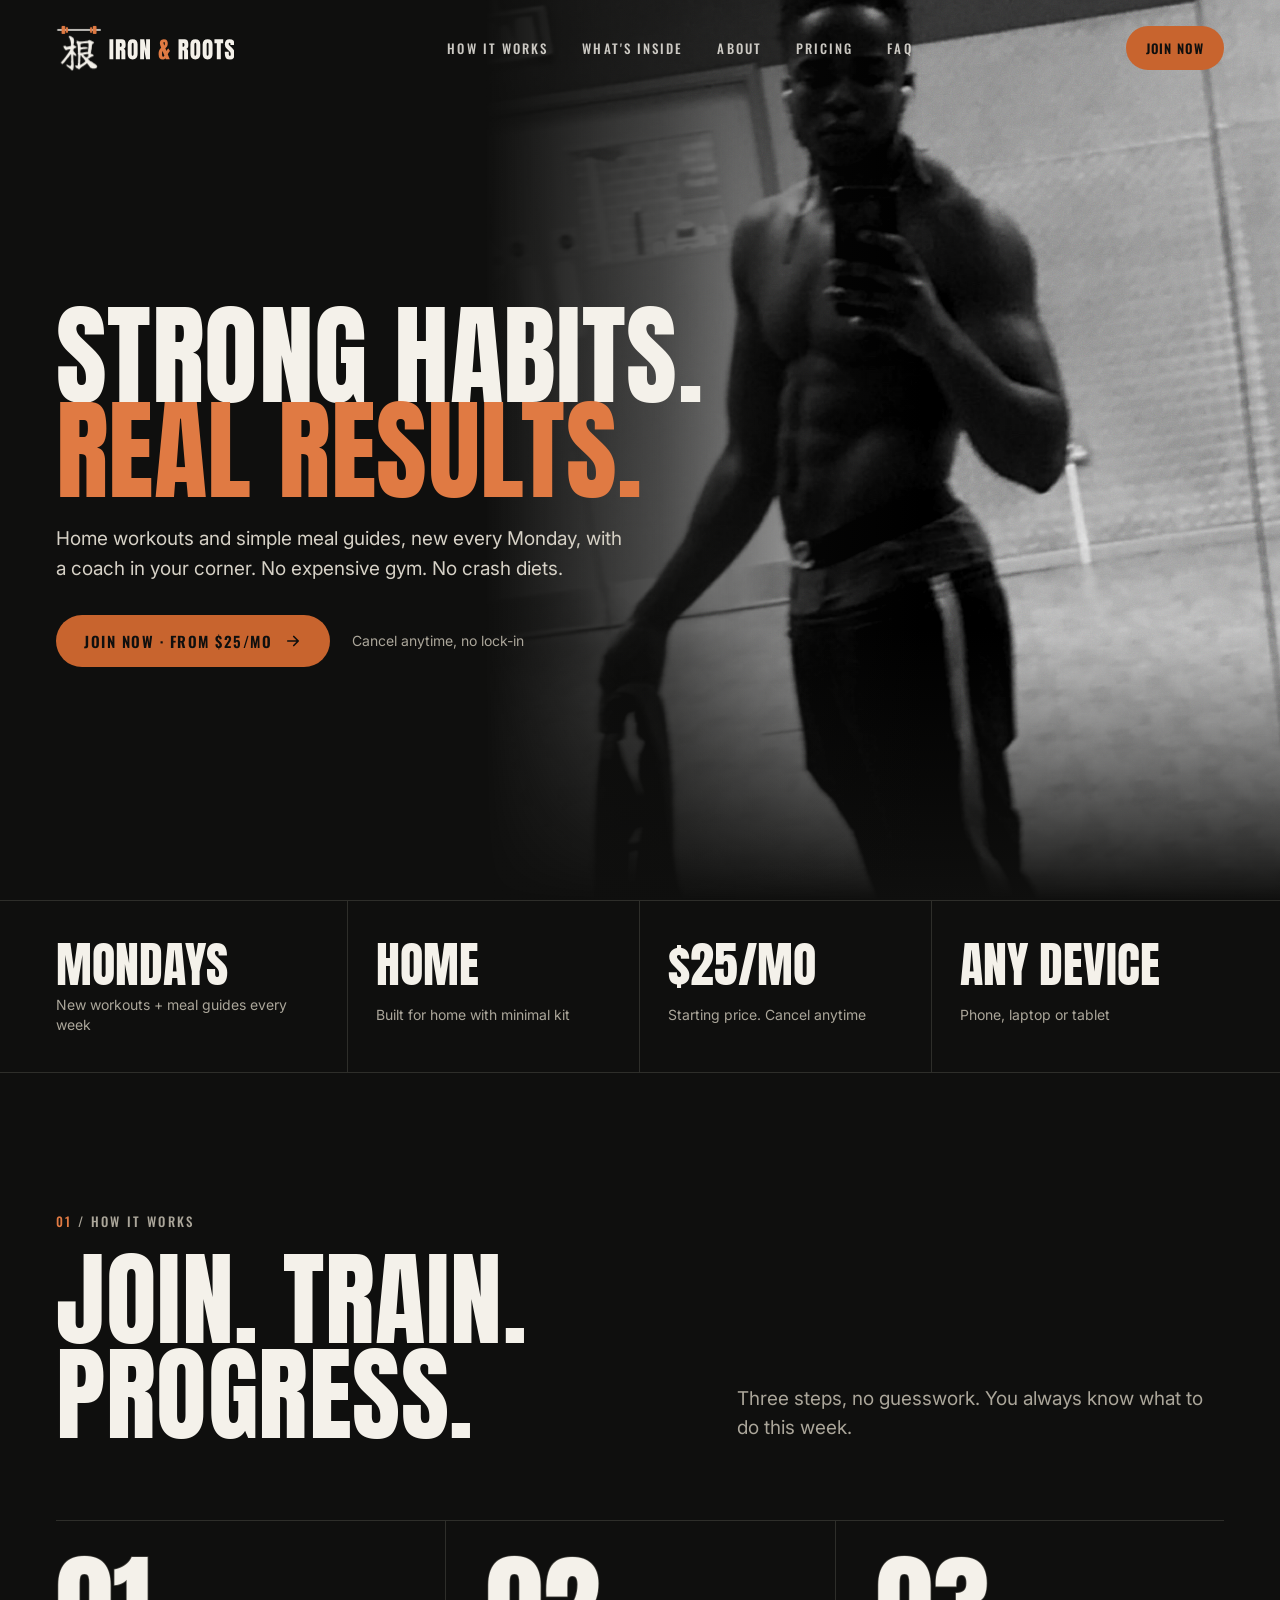
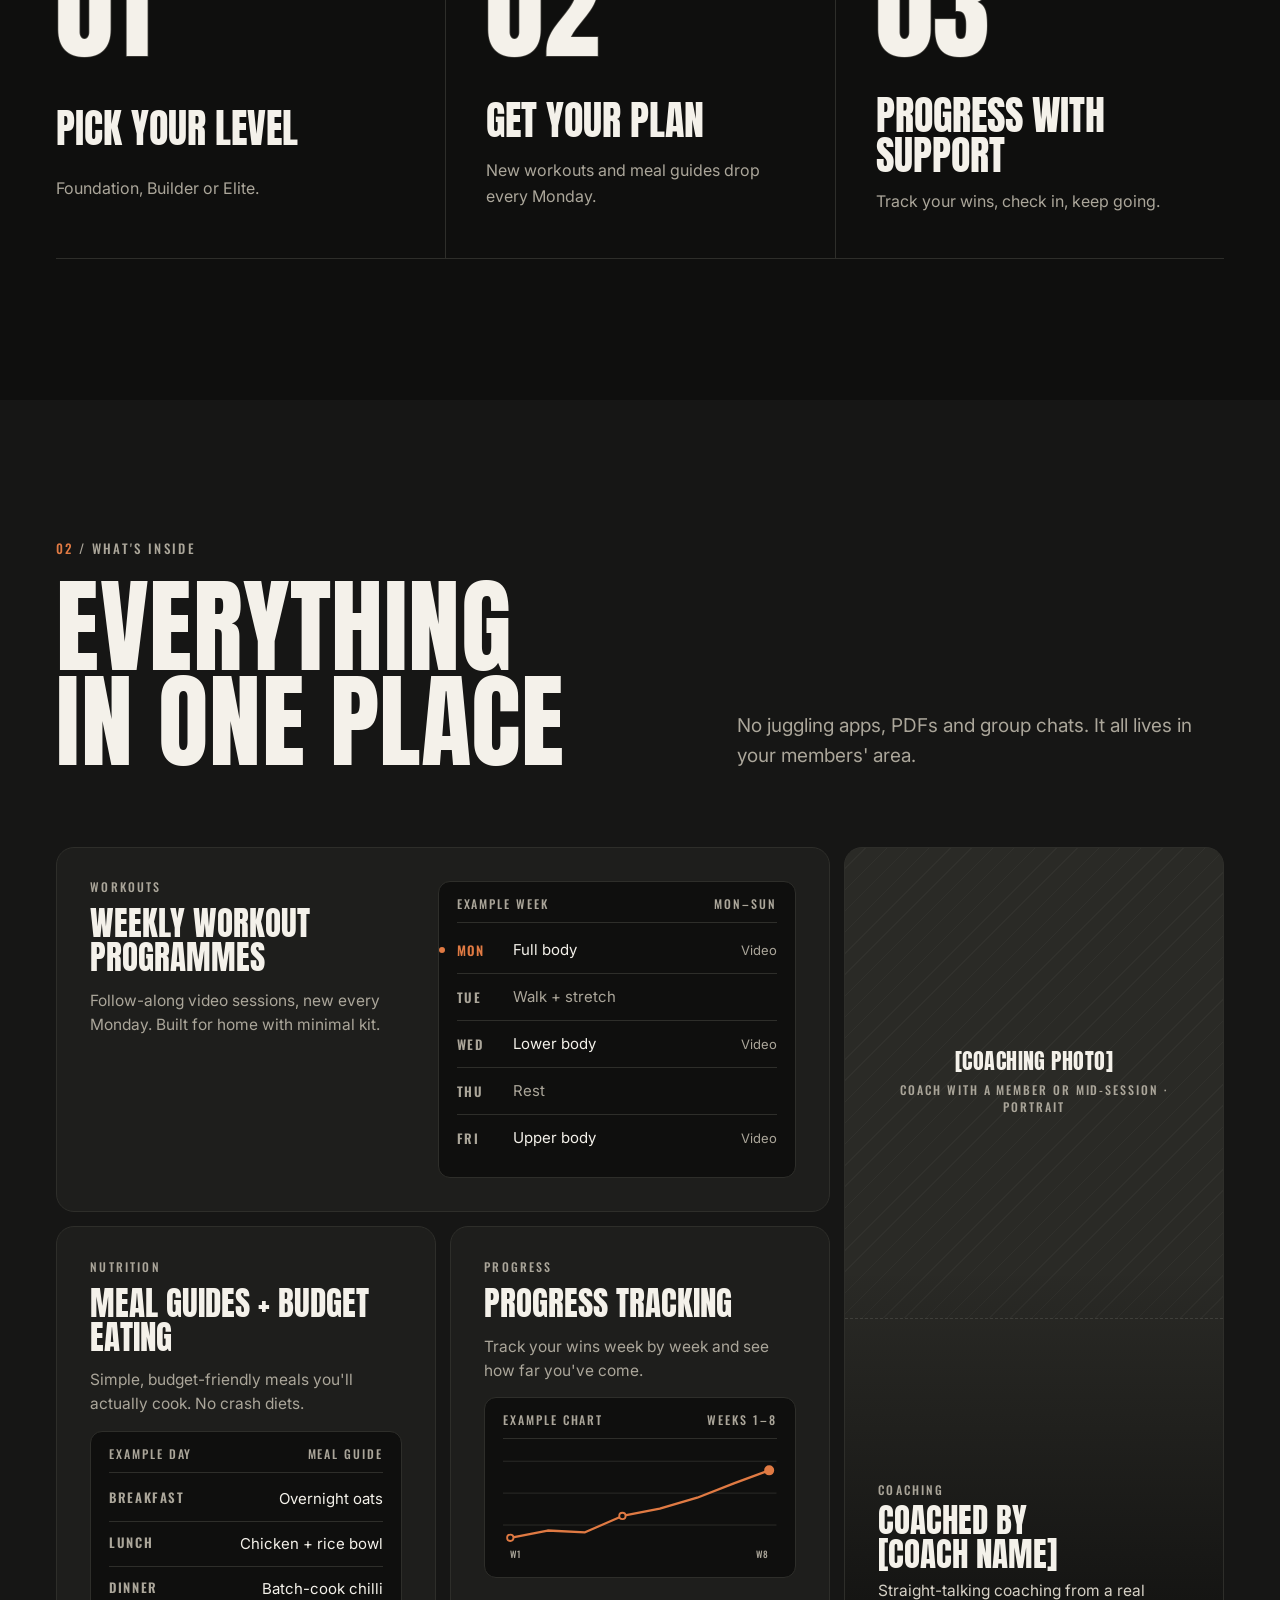
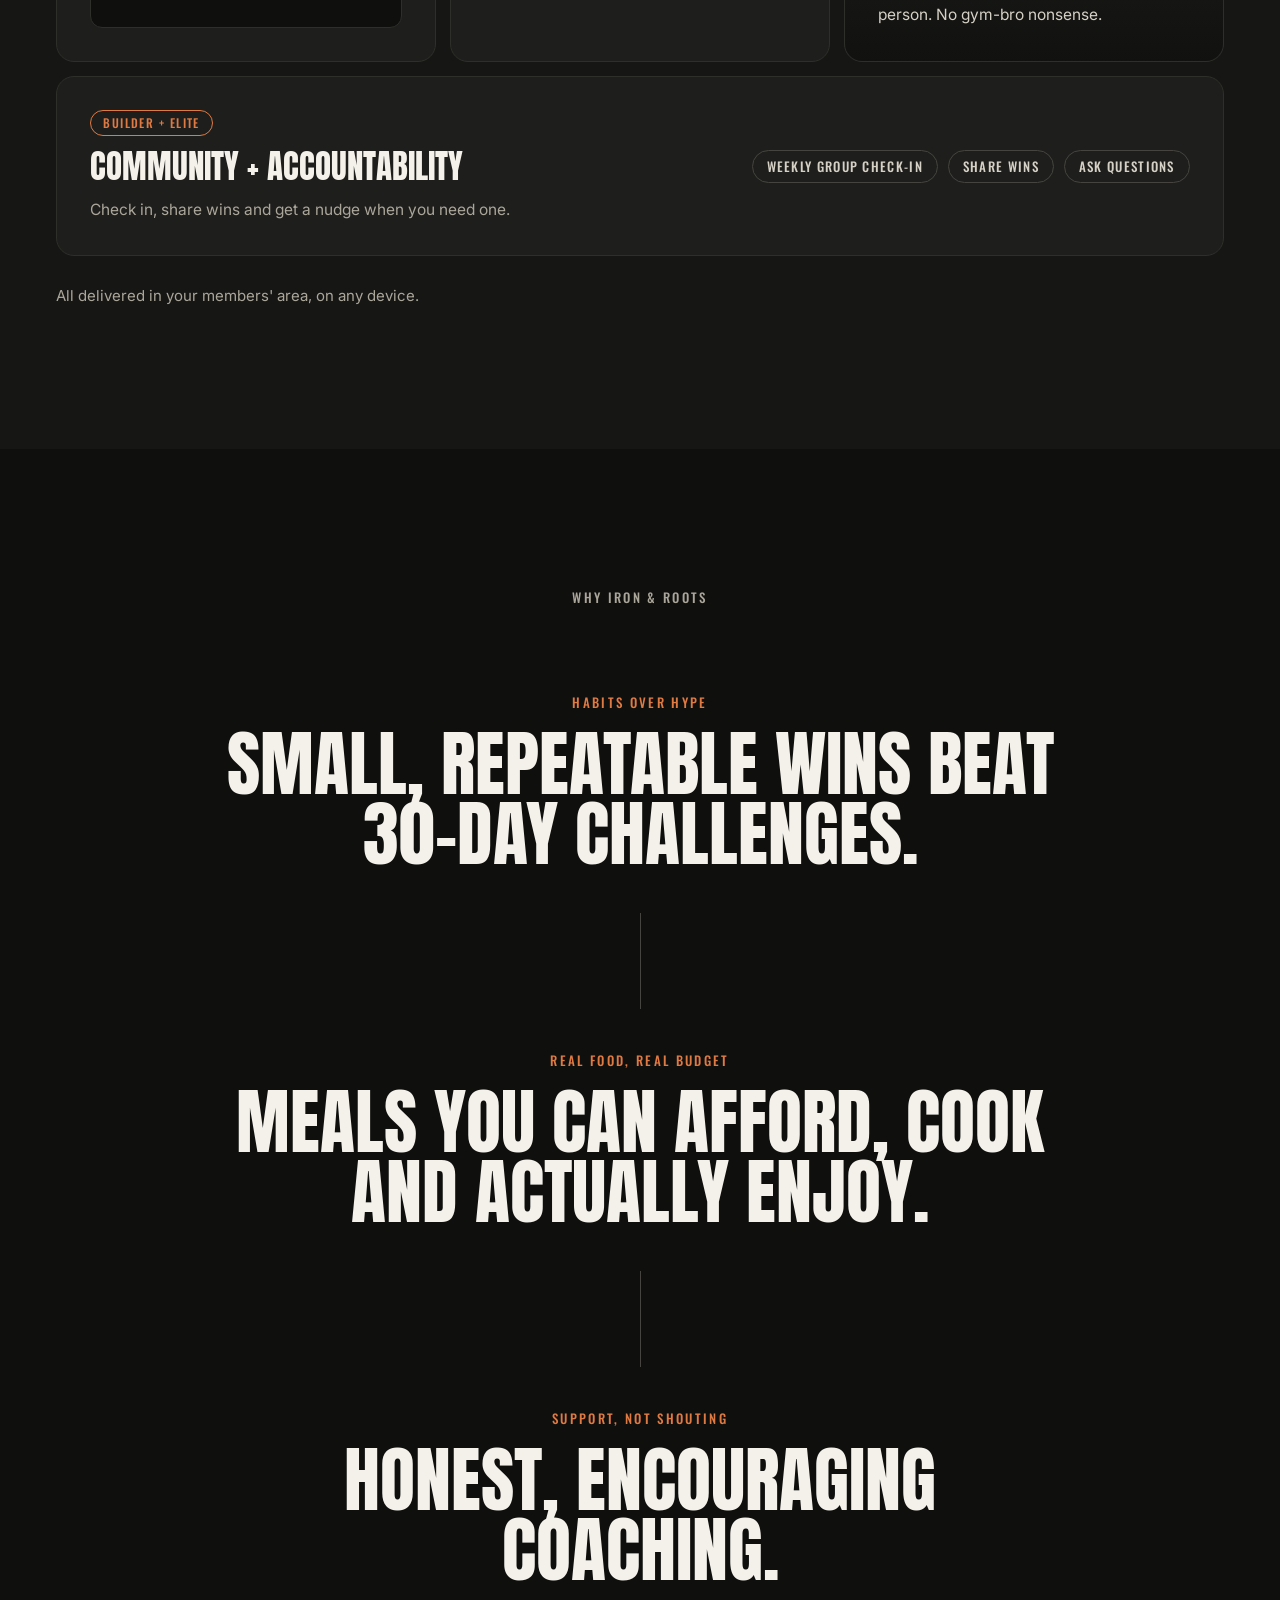
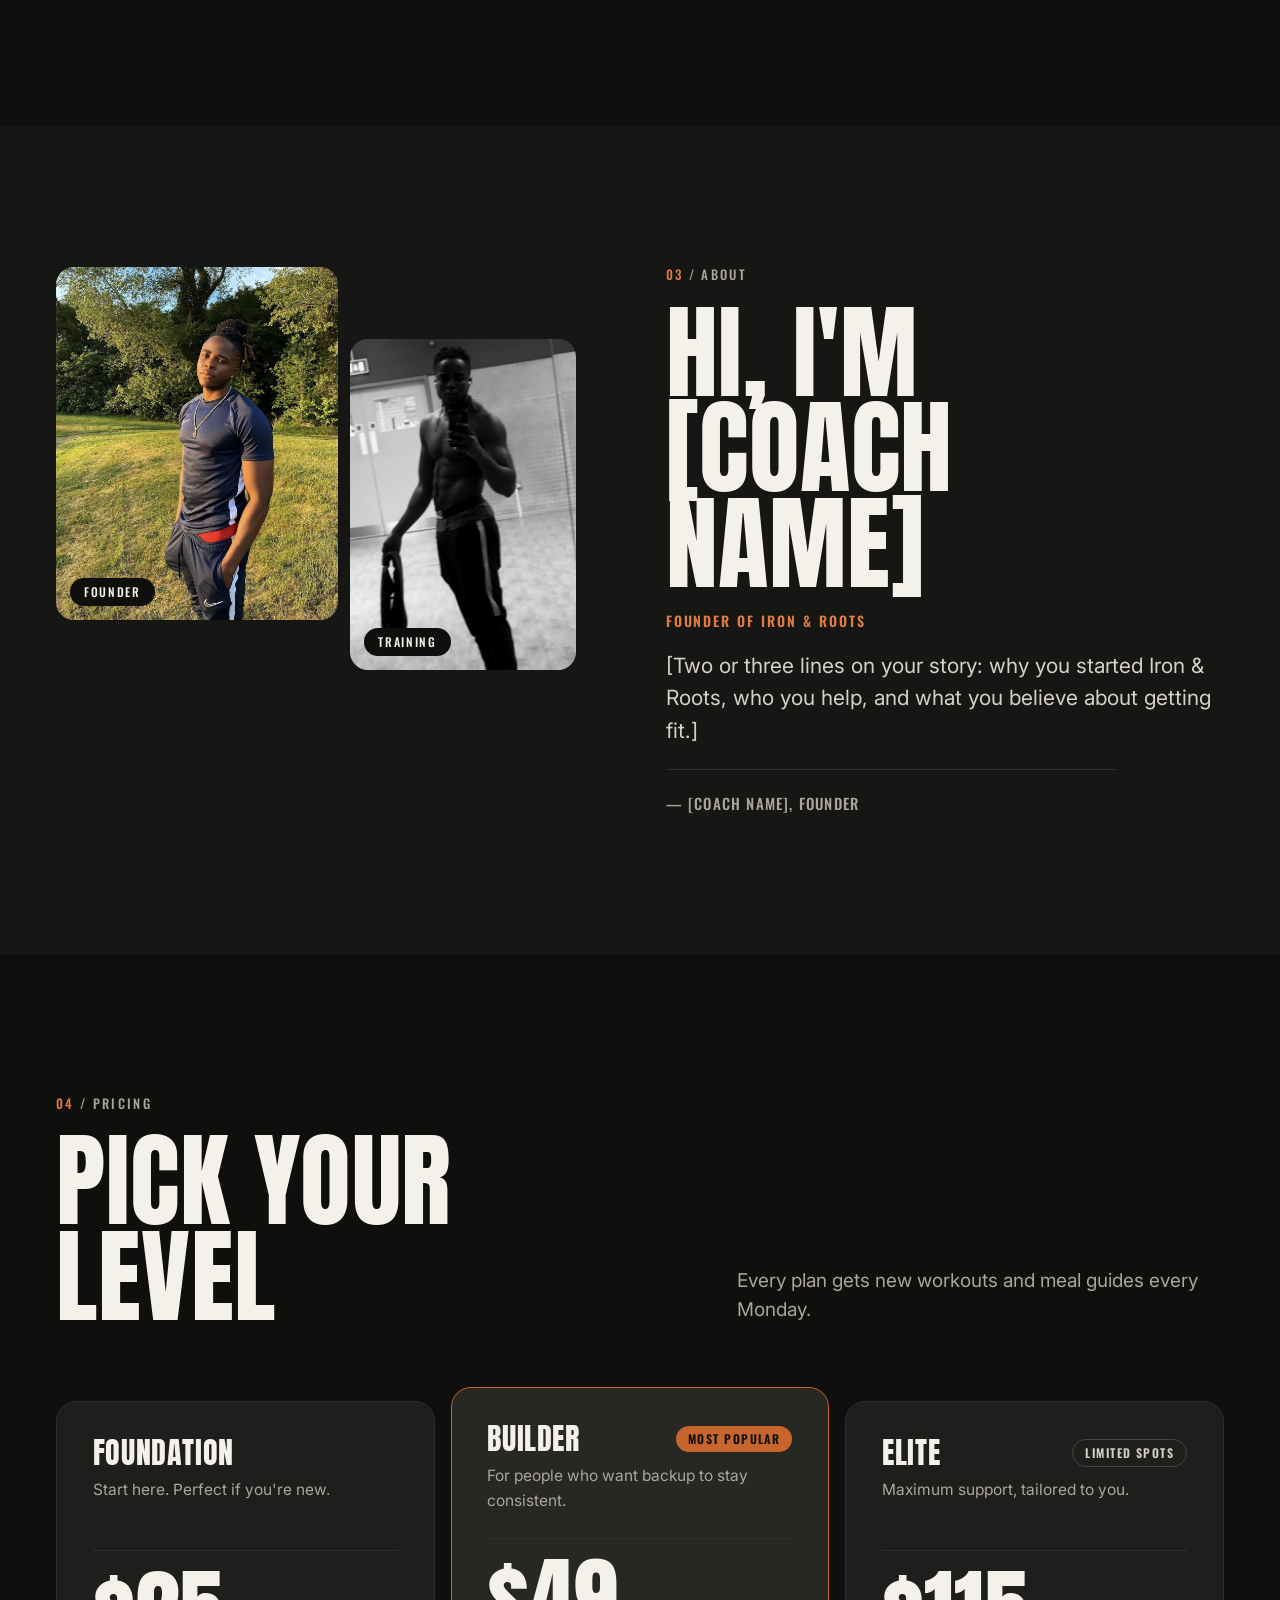
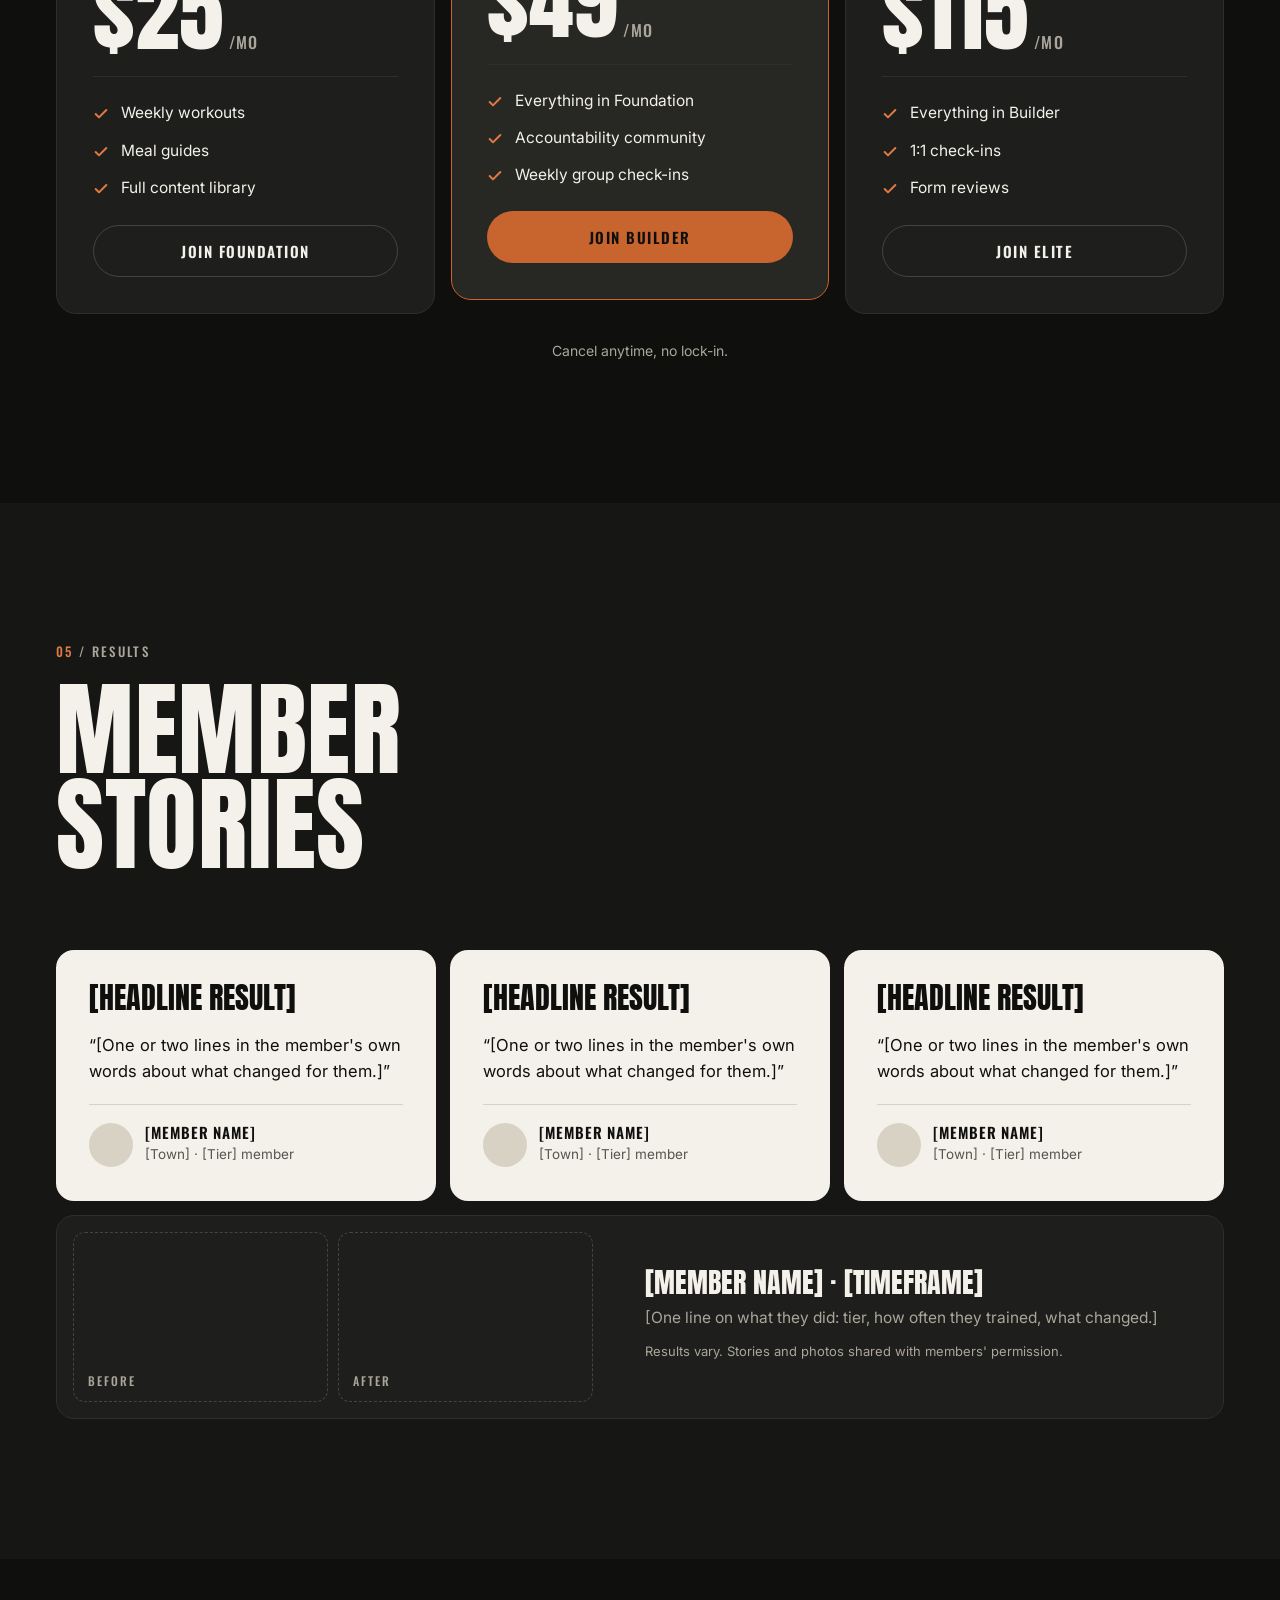
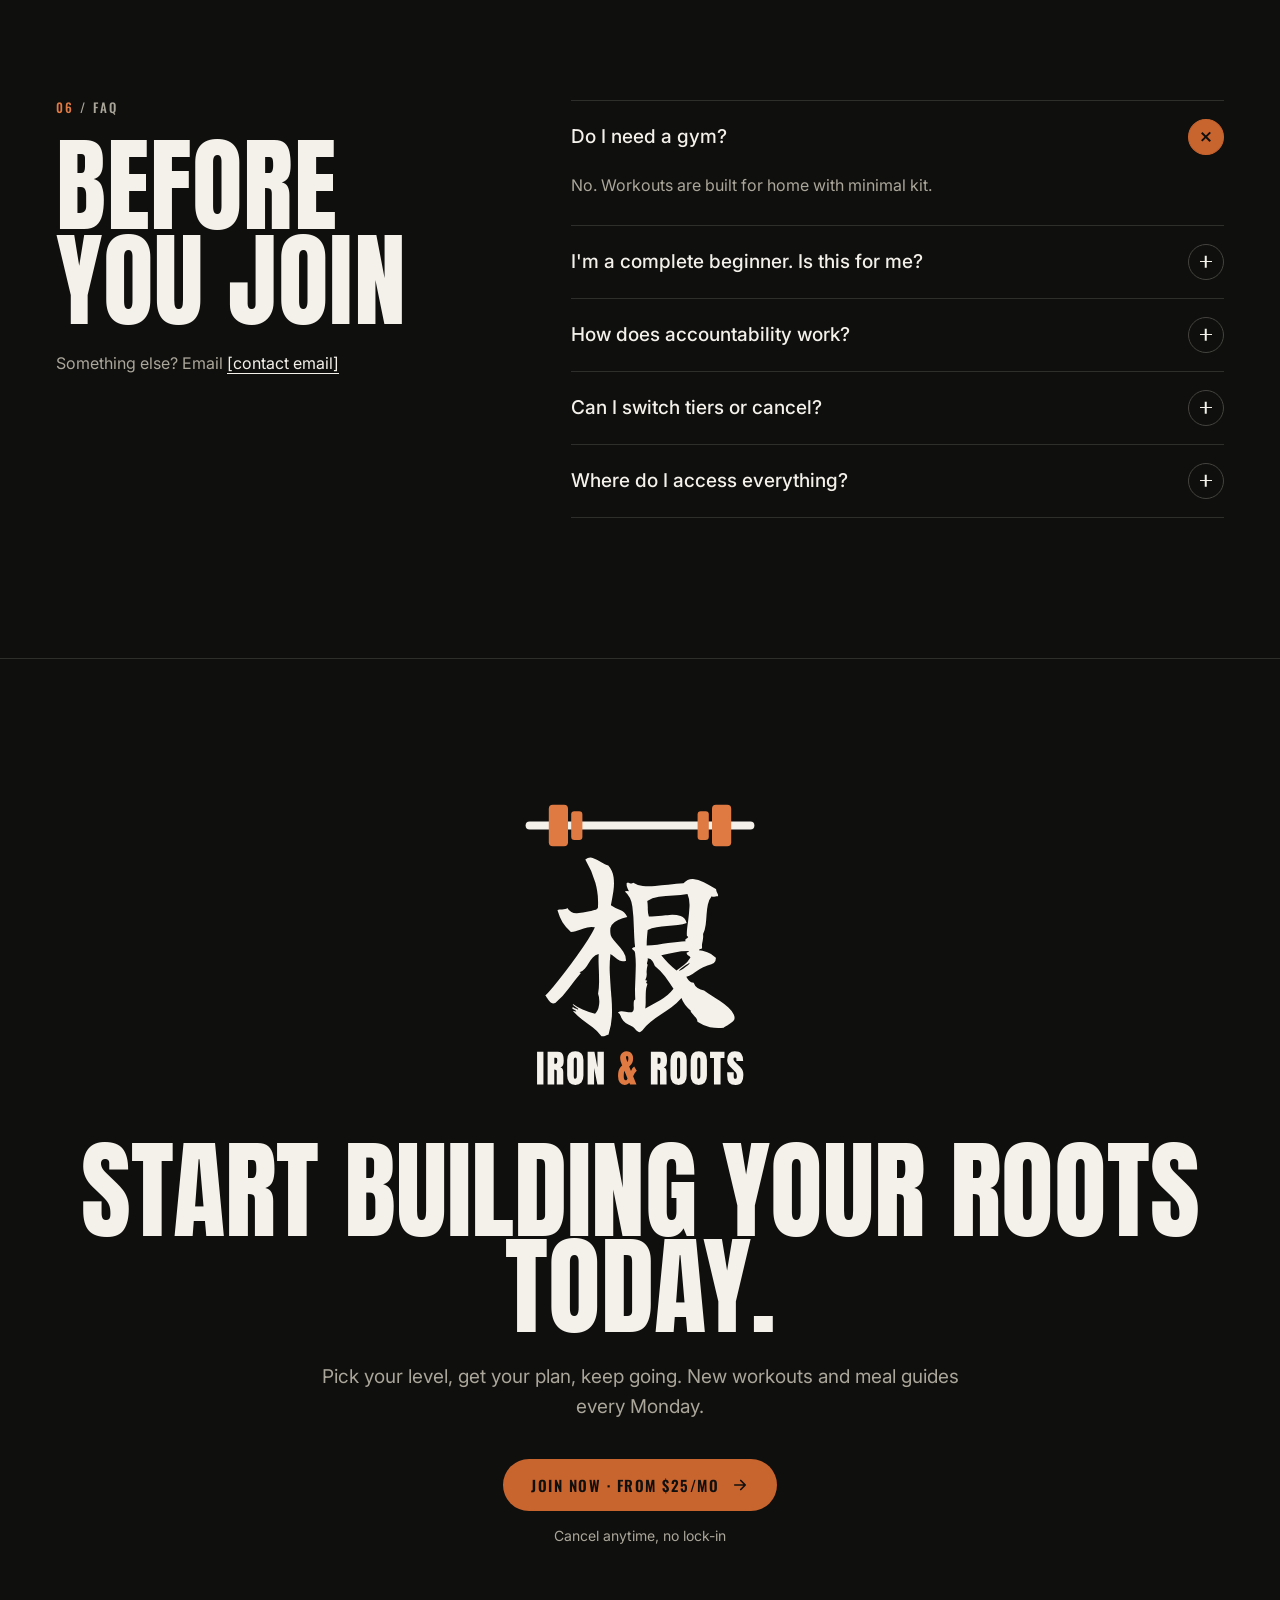
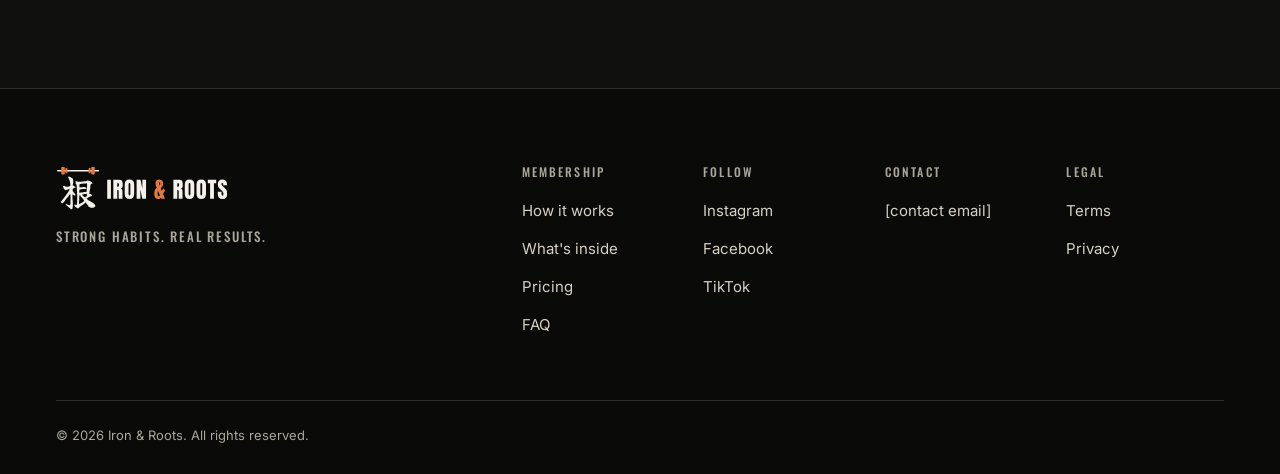
==== index.html @ b0373304 "Add sitemap and robots.txt, keep backup page out of search - sitemap.xml lists the main page - robot" ====
<!doctype html>
<html lang="en">
<head>
<meta charset="utf-8">
<meta name="viewport" content="width=device-width, initial-scale=1">
<title>Iron &amp; Roots — Online fitness membership</title>
<meta name="description" content="Strong habits. Real results. Home workouts and budget meal guides, new every Monday. From $25/mo, cancel anytime.">
<link rel="canonical" href="https://kxngcxzz.github.io/Iron-roots/">
<meta name="theme-color" content="#0F0F0E">
<link rel="icon" href="brand/logo-mark-dark.svg" type="image/svg+xml">
<link rel="preload" as="image" href="assets/coach-gym.jpg" fetchpriority="high">
<link rel="preconnect" href="https://fonts.googleapis.com">
<link rel="preconnect" href="https://fonts.gstatic.com" crossorigin="anonymous">
<link href="https://fonts.googleapis.com/css2?family=Anton&amp;family=Oswald:wght@500;600&amp;family=Inter:wght@400;500;600&amp;display=swap" rel="stylesheet">
<script>if('IntersectionObserver' in window&&!matchMedia('(prefers-reduced-motion: reduce)').matches)document.documentElement.classList.add('js')</script>
<style>
:root{
  --ink:#0F0F0E;          /* page ground */
  --s1:#161615;           /* raised */
  --s2:#1E1E1C;           /* cards */
  --s3:#272724;           /* highlighted card / UI tiles */
  --line:#2E2E2A;
  --line-strong:#45443F;
  --text:#F4F1EA;
  --muted:#ABA69A;
  --rust:#C8642E;
  --rust-hover:#D8723A;
  --rust-light:#E07A43;
  --display:"Anton",Impact,"Arial Narrow",sans-serif;
  --label:"Oswald","Arial Narrow",sans-serif;
  --body:"Inter",system-ui,-apple-system,"Segoe UI",sans-serif;
  --wrap:1240px;
  --gutter:clamp(20px,5vw,56px);
  --section:clamp(88px,11vw,152px);
}
*,*::before,*::after{box-sizing:border-box}
html{scroll-behavior:smooth;-webkit-text-size-adjust:100%}
body{margin:0;background:var(--ink);color:var(--text);font:400 16px/1.6 var(--body);-webkit-font-smoothing:antialiased}
img{display:block;max-width:100%;height:auto}
a{color:inherit}
h1,h2,h3,p,ul,ol,figure,blockquote{margin:0}
ul,ol{padding:0;list-style:none}
:focus-visible{outline:3px solid var(--rust-light);outline-offset:3px}
.skip{position:absolute;left:12px;top:-60px;z-index:100;background:var(--text);color:var(--ink);padding:10px 16px;font:600 14px var(--label);text-transform:uppercase;letter-spacing:.08em;text-decoration:none}
.skip:focus{top:12px}

.wrap{width:100%;max-width:calc(var(--wrap) + 2*var(--gutter));margin:0 auto;padding:0 var(--gutter)}
.section{padding:var(--section) 0}
.eyebrow{font:500 13px/1.2 var(--label);letter-spacing:.18em;text-transform:uppercase;color:var(--muted)}
.eyebrow b{font-weight:500;color:var(--rust-light)}
.h2{font:400 clamp(44px,8.4vw,104px)/.92 var(--display);text-transform:uppercase;letter-spacing:.005em}
.lede{font-size:clamp(17px,1.5vw,19px);line-height:1.55;color:var(--muted);max-width:34em}
.sec-head{display:grid;gap:22px;margin-bottom:clamp(48px,6vw,80px)}
@media (min-width:900px){
  .sec-head.split{grid-template-columns:1.3fr 1fr;align-items:end;gap:48px}
}

/* Buttons */
.btn{display:inline-flex;align-items:center;justify-content:center;gap:12px;min-height:52px;padding:0 28px;border-radius:999px;font:600 15px/1 var(--label);letter-spacing:.1em;text-transform:uppercase;text-decoration:none;transition:background-color .2s,color .2s,border-color .2s}
.btn-rust{background:var(--rust);color:var(--ink)}
.btn-rust:hover{background:var(--rust-hover)}
.btn-ghost{border:1.5px solid var(--line-strong);color:var(--text)}
.btn-ghost:hover{border-color:var(--text)}
.btn svg{flex:none;transition:transform .2s}
.btn:hover svg{transform:translateX(3px)}
.note{font-size:14px;color:var(--muted)}

/* Visibility helpers */
.only-wide{display:contents}.only-narrow{display:contents}
@media (max-width:899px){.only-wide{display:none}}
@media (min-width:900px){.only-narrow{display:none}}

/* ---------- Header ---------- */
.site-header{position:absolute;inset:0 0 auto;z-index:20}
.site-header .wrap{display:flex;align-items:center;justify-content:space-between;gap:24px;height:76px}
.logo{display:block;flex:none;line-height:0}
.logo img{height:38px;width:auto}
.nav{display:flex;align-items:center;gap:34px}
.nav a{font:500 13px/1 var(--label);letter-spacing:.16em;text-transform:uppercase;text-decoration:none;color:var(--text);opacity:.82;padding:14px 0}
.nav a:hover{opacity:1}
.btn-sm{min-height:44px;padding:0 20px;font-size:13px}
@media (min-width:900px){.site-header .wrap{height:96px}.logo img{height:46px}}

/* ---------- Hero ---------- */
.hero{position:relative;min-height:max(640px,100svh);display:flex;align-items:flex-end;overflow:hidden;background:var(--ink)}
.hero-media{position:absolute;inset:0;z-index:0}
.hero-media img{position:absolute;inset:0;width:100%;height:100%;object-fit:cover;object-position:50% 30%;filter:grayscale(1) contrast(1.15) brightness(.92)}
/* .bw: optional black-and-white treatment for soft photos */
.bw{filter:grayscale(1) contrast(1.12) brightness(.95)}
/* film grain: masks soft source photos */
.hero-media::before{content:"";position:absolute;inset:0;z-index:1;pointer-events:none;opacity:.22;mix-blend-mode:overlay;background-image:url("data:image/svg+xml,%3Csvg xmlns='http://www.w3.org/2000/svg' width='160' height='160'%3E%3Cfilter id='n'%3E%3CfeTurbulence type='fractalNoise' baseFrequency='.9' numOctaves='2' stitchTiles='stitch'/%3E%3C/filter%3E%3Crect width='100%25' height='100%25' filter='url(%23n)'/%3E%3C/svg%3E")}
.hero-media::after{z-index:2}
.hero-media::after{content:"";position:absolute;inset:0;background:linear-gradient(to top,var(--ink) 4%,rgba(15,15,14,.9) 38%,rgba(15,15,14,.6) 54%,rgba(15,15,14,.15) 72%,rgba(15,15,14,.5) 100%)}
.hero-body{position:relative;z-index:1;padding-top:140px;padding-bottom:120px}
.hero h1{font:400 clamp(56px,15vw,200px)/.86 var(--display);text-transform:uppercase;letter-spacing:.004em;margin:20px 0 26px}
.hero h1 span{display:block}
.hero h1 .accent{color:var(--rust-light)}
.hero .lede{color:#D6D1C6;max-width:30em}
.hero-cta{display:flex;flex-wrap:wrap;align-items:center;gap:14px 22px;margin-top:32px}
@media (min-width:900px){
  .hero{align-items:center}
  .hero-media{left:38%}
  .hero-media img{object-position:50% 26%}
  .hero-media::after{background:linear-gradient(90deg,var(--ink) 0%,rgba(15,15,14,.7) 22%,rgba(15,15,14,0) 55%),linear-gradient(to top,var(--ink) 0%,rgba(15,15,14,0) 30%)}
  .hero h1{font-size:clamp(88px,8.6vw,136px)}
  .hero-body{padding-top:120px;padding-bottom:64px}
}

/* ---------- Facts strip ---------- */
.facts{border-top:1px solid var(--line);border-bottom:1px solid var(--line);background:var(--ink)}
.facts ul{display:grid;grid-template-columns:1fr 1fr}
.facts li{padding:28px 0 26px;display:grid;gap:6px;border-bottom:1px solid var(--line)}
.facts li:nth-child(odd){padding-right:16px;border-right:1px solid var(--line)}
.facts li:nth-child(even){padding-left:20px}
.facts li:nth-last-child(-n+2){border-bottom:0}
.facts strong{font:400 clamp(30px,4vw,48px)/1 var(--display);text-transform:uppercase;font-weight:400}
.facts span{font-size:14px;line-height:1.4;color:var(--muted)}
@media (min-width:900px){
  .facts ul{grid-template-columns:repeat(4,1fr)}
  .facts li{padding:40px 28px 38px!important;border-bottom:0;border-right:1px solid var(--line)}
  .facts li:first-child{padding-left:0!important}
  .facts li:last-child{border-right:0}
}

/* ---------- How it works ---------- */
.steps{display:grid;gap:0;counter-reset:s}
.step{display:grid;grid-template-columns:auto 1fr;gap:6px 22px;align-items:baseline;padding:30px 0;border-top:1px solid var(--line)}
.step:last-child{border-bottom:1px solid var(--line)}
.step-n{font:400 clamp(64px,9vw,128px)/.8 var(--display);color:transparent;-webkit-text-stroke:1.5px var(--line-strong);grid-row:span 2}
.step h3{font:400 clamp(28px,3.2vw,40px)/1 var(--display);text-transform:uppercase}
.step p{color:var(--muted);max-width:26em}
@media (min-width:900px){
  .steps{grid-template-columns:repeat(3,1fr);gap:0}
  .step{grid-template-columns:1fr;padding:40px 40px 44px 0;border-bottom:1px solid var(--line);gap:14px}
  .step+.step{padding-left:40px;border-left:1px solid var(--line)}
  .step-n{grid-row:auto;margin-bottom:28px}
}

/* ---------- What's inside (bento) ---------- */
.inside{background:var(--s1)}
.bento{display:grid;gap:14px}
.tile{position:relative;background:var(--s2);border:1px solid var(--line);border-radius:18px;padding:clamp(24px,2.6vw,36px);overflow:hidden;display:flex;flex-direction:column;gap:14px}
.tile h3{font:400 clamp(26px,2.6vw,34px)/1.02 var(--display);text-transform:uppercase}
.tile p{color:var(--muted);font-size:15.5px;line-height:1.55;max-width:30em}
.tile .k{font:500 12px/1 var(--label);letter-spacing:.18em;text-transform:uppercase;color:var(--muted)}
.tag{align-self:flex-start;border:1px solid var(--rust-light);color:var(--rust-light);border-radius:999px;padding:6px 12px;font:500 12px/1 var(--label);letter-spacing:.12em;text-transform:uppercase}

.ui{background:var(--ink);border:1px solid var(--line);border-radius:12px;padding:16px 18px}
.ui-head{display:flex;justify-content:space-between;gap:12px;padding-bottom:12px;margin-bottom:4px;border-bottom:1px solid var(--line);font:500 12px/1 var(--label);letter-spacing:.16em;text-transform:uppercase;color:var(--muted)}
.week li{display:grid;grid-template-columns:44px 1fr auto;gap:12px;align-items:center;padding:11px 0;border-bottom:1px solid var(--line);font-size:15px}
.week li:last-child{border-bottom:0}
.week .d{font:600 13px/1 var(--label);letter-spacing:.12em;text-transform:uppercase;color:var(--muted)}
.week .m{font-size:13px;color:var(--muted);font-variant-numeric:tabular-nums}
.week .rest{color:var(--muted)}
.week .now .d{color:var(--rust-light)}
.week .now{position:relative}
.week .now::before{content:"";position:absolute;left:-18px;top:50%;width:6px;height:6px;margin-top:-3px;border-radius:50%;background:var(--rust-light)}
.meals li{display:flex;justify-content:space-between;gap:16px;padding:10px 0;border-bottom:1px solid var(--line);font-size:15px}
.meals li:last-child{border-bottom:0}
.meals span:first-child{font:600 13px/1.6 var(--label);letter-spacing:.12em;text-transform:uppercase;color:var(--muted)}
.meals span:last-child{text-align:right}
.chart svg{display:block;width:100%;height:auto}
.chart text{font:500 10px var(--label);letter-spacing:.1em;fill:var(--muted)}

.tile-photo{padding:0;min-height:460px;justify-content:flex-end;background:#2A2A26}
.tile-photo img{position:absolute;inset:0;width:100%;height:100%;object-fit:cover;object-position:50% 18%}
.ph{position:absolute;inset:0;display:grid;place-content:center;justify-items:center;gap:10px;text-align:center;padding:24px;color:var(--muted);font:500 12px/1.4 var(--label);letter-spacing:.16em;text-transform:uppercase;border:1.5px dashed var(--line-strong);border-radius:inherit;background:repeating-linear-gradient(135deg,transparent 0 14px,rgba(244,241,234,.03) 14px 15px)}
.ph b{font:400 22px/1 var(--display);letter-spacing:.02em;color:var(--text)}
.tile-photo .ph{bottom:auto;height:58%;border:0;border-bottom:1.5px dashed var(--line-strong);border-radius:0}
.tile-photo::after{content:"";position:absolute;inset:0;background:linear-gradient(to top,rgba(15,15,14,.92),rgba(15,15,14,0) 48%)}
.tile-photo .cap{position:relative;z-index:1;padding:clamp(24px,2.6vw,36px);display:grid;gap:8px}
.tile-photo .cap p{color:#D6D1C6}

.tile-band{gap:18px}
.tile-band .band-main{display:grid;gap:14px;justify-items:start}
.checkin{display:flex;flex-wrap:wrap;gap:10px}
.checkin span{border:1px solid var(--line-strong);border-radius:999px;padding:9px 14px;font:500 13px/1 var(--label);letter-spacing:.1em;text-transform:uppercase;color:#D6D1C6}
.bento-foot{margin-top:28px;font-size:15px;color:var(--muted)}

@media (min-width:760px){
  .bento{grid-template-columns:repeat(2,1fr)}
  .t-week,.tile-band{grid-column:1/-1}
}
@media (min-width:1080px){
  .bento{grid-template-columns:1fr 1fr 1fr;grid-template-areas:"week week photo" "meal prog photo" "band band band"}
  .t-week{grid-area:week}.t-meal{grid-area:meal}.t-prog{grid-area:prog}.tile-photo{grid-area:photo;min-height:0}.tile-band{grid-area:band}
  .t-week{display:grid;grid-template-columns:1fr 1.15fr;gap:36px;align-items:start}
  .t-week .tile-text{display:flex;flex-direction:column;gap:14px;height:100%}
  .tile-band{flex-direction:row;align-items:center;justify-content:space-between;gap:40px}
  .tile-band .band-main{max-width:640px}
}

/* ---------- Why ---------- */
.why{text-align:center}
.why .eyebrow{margin-bottom:clamp(56px,7vw,96px)}
.beliefs{display:grid;justify-items:center}
.belief{display:grid;gap:18px;justify-items:center;max-width:860px}
.belief .eyebrow{margin:0;color:var(--rust-light)}
.belief .stmt{font:400 clamp(36px,5.6vw,72px)/.98 var(--display);text-transform:uppercase}
.spine{width:1px;height:clamp(56px,8vw,96px);background:linear-gradient(var(--line-strong),var(--line-strong)) center/1px 100% no-repeat;margin:clamp(28px,3.5vw,44px) auto}

/* ---------- About ---------- */
.about{background:var(--s1)}
.about-grid{display:grid;gap:44px}
.about-photo{position:relative;max-width:440px;border-radius:18px;overflow:hidden;background:#2A2A26;aspect-ratio:4/5}
.about-photo img{width:100%;height:100%;object-fit:cover;object-position:50% 20%}
.about-photo figcaption{position:absolute;left:14px;bottom:14px;background:var(--ink);color:var(--text);border-radius:999px;padding:8px 14px;font:500 12px/1 var(--label);letter-spacing:.14em;text-transform:uppercase}
.about-text{display:grid;gap:22px;align-content:center}
.about-text .role{font:600 14px/1 var(--label);letter-spacing:.14em;text-transform:uppercase;color:var(--rust-light)}
.about-text .story{font-size:clamp(18px,1.7vw,21px);line-height:1.55;color:#D6D1C6;max-width:30em}
.sig{font:500 15px var(--label);letter-spacing:.08em;text-transform:uppercase;color:var(--muted);padding-top:22px;border-top:1px solid var(--line);max-width:30em}
/* two coach photos, staggered */
.about-photos{display:grid;grid-template-columns:1.25fr 1fr;gap:12px;align-items:start;max-width:560px}
.about-photos .about-photo{max-width:none}
.ap-side{margin-top:clamp(40px,8vw,72px);aspect-ratio:3/4.4}
.ap-side img{object-position:50% 30%}
@media (min-width:900px){.about-grid{grid-template-columns:minmax(0,520px) 1fr;gap:clamp(56px,7vw,112px)}}

/* ---------- Pricing ---------- */
.plans{display:grid;gap:16px}
.plan{position:relative;display:flex;flex-direction:column;gap:24px;background:var(--s2);border:1px solid var(--line);border-radius:20px;padding:clamp(28px,2.8vw,40px)}
.plan-top{display:grid;gap:10px}
.plan-name{display:flex;align-items:center;justify-content:space-between;gap:12px}
.plan h3{font:400 30px/1 var(--display);text-transform:uppercase;letter-spacing:.02em}
.plan .for{color:var(--muted);font-size:15.5px;min-height:3.1em}
.price{display:flex;align-items:baseline;gap:6px;padding:22px 0;border-top:1px solid var(--line);border-bottom:1px solid var(--line)}
.price strong{font:400 clamp(72px,7vw,96px)/.85 var(--display);font-weight:400}
.price span{font:500 16px var(--label);letter-spacing:.08em;text-transform:uppercase;color:var(--muted)}
.plan ul{display:grid;gap:12px;flex:1}
.plan li{display:flex;gap:12px;align-items:flex-start;font-size:15.5px}
.plan li svg{flex:none;margin-top:5px}
.plan .btn{width:100%}
.plan.pop{background:var(--s3);border-color:var(--rust)}
.pill{border-radius:999px;padding:7px 12px;font:600 12px/1 var(--label);letter-spacing:.12em;text-transform:uppercase;white-space:nowrap}
.pill-rust{background:var(--rust);color:var(--ink)}
.pill-line{border:1px solid var(--line-strong);color:#D6D1C6}
.plans-note{margin-top:26px;text-align:center}
@media (min-width:900px){.plans{grid-template-columns:repeat(3,1fr);align-items:stretch}.plan.pop{transform:translateY(-14px)}}

/* ---------- Results ---------- */
.results{background:var(--s1)}
.quotes{display:grid;gap:14px}
.quote{background:var(--text);color:var(--ink);border-radius:18px;padding:clamp(26px,2.6vw,36px);display:flex;flex-direction:column;gap:20px}
.quote .res{font:400 30px/1 var(--display);text-transform:uppercase}
.quote blockquote{font-size:16.5px;line-height:1.55;flex:1}
.quote figcaption{display:flex;align-items:center;gap:12px;padding-top:18px;border-top:1px solid #D8D2C4}
.avatar{width:44px;height:44px;border-radius:50%;background:#D8D2C4;flex:none}
.quote figcaption b{display:block;font:600 15px/1.2 var(--label);letter-spacing:.06em;text-transform:uppercase}
.quote figcaption span{font-size:13.5px;color:#55554F}
.ba{margin-top:14px;display:grid;gap:14px;background:var(--s2);border:1px solid var(--line);border-radius:18px;padding:14px}
.ba-pair{display:grid;grid-template-columns:1fr 1fr;gap:10px}
.ba-frame{aspect-ratio:4/5;border:1.5px dashed var(--line-strong);border-radius:12px;display:flex;align-items:flex-end;padding:14px}
.ba-frame span{font:500 12px/1 var(--label);letter-spacing:.16em;text-transform:uppercase;color:var(--muted)}
.ba-text{display:grid;gap:10px;align-content:center;padding:12px 12px 16px}
.ba-text h3{font:400 28px/1 var(--display);text-transform:uppercase}
.ba-text p{color:var(--muted);font-size:15.5px}
.ba-text small{font-size:13px;color:var(--muted)}
@media (min-width:900px){
  .quotes{grid-template-columns:repeat(3,1fr)}
  .ba{grid-template-columns:minmax(0,520px) 1fr;gap:40px;padding:16px 40px 16px 16px}
  .ba-frame{aspect-ratio:3/2}
}

/* ---------- FAQ ---------- */
.faq-grid{display:grid;gap:40px}
.faq-side{display:grid;gap:22px;align-content:start}
.faq-side p{color:var(--muted)}
.faq-side a{color:var(--text);text-underline-offset:4px}
.qa{border-top:1px solid var(--line)}
.qa:last-child{border-bottom:1px solid var(--line)}
.qa summary{list-style:none;cursor:pointer;display:flex;justify-content:space-between;align-items:center;gap:20px;min-height:72px;padding:18px 0;font:500 clamp(17px,1.5vw,19px)/1.35 var(--body)}
.qa summary::-webkit-details-marker{display:none}
.qa .pm{position:relative;flex:none;width:36px;height:36px;border:1px solid var(--line-strong);border-radius:50%;transition:transform .25s,border-color .2s,background-color .2s}
.qa .pm::before,.qa .pm::after{content:"";position:absolute;left:50%;top:50%;width:12px;height:1.5px;margin:-.75px 0 0 -6px;background:var(--text)}
.qa .pm::after{transform:rotate(90deg)}
.qa[open] .pm{transform:rotate(45deg);border-color:var(--rust);background:var(--rust)}
.qa[open] .pm::before,.qa[open] .pm::after{background:var(--ink)}
.qa summary:hover .pm{border-color:var(--text)}
.qa .a{padding:0 56px 26px 0;color:var(--muted);max-width:40em}
@media (min-width:900px){.faq-grid{grid-template-columns:1fr 1.5fr;gap:80px}.faq-side{position:sticky;top:40px}}

/* ---------- Final CTA ---------- */
.final{text-align:center;border-top:1px solid var(--line);overflow:hidden}
.final-mark{width:clamp(170px,20vw,240px);height:auto;margin:0 auto clamp(36px,4vw,52px)}
.final h2{font:400 clamp(46px,8.4vw,120px)/.9 var(--display);text-transform:uppercase;max-width:11em;margin:0 auto}
.final .lede{margin:26px auto 0;text-align:center}
.final .hero-cta{justify-content:center;flex-direction:column;margin-top:38px}

/* ---------- Footer ---------- */
.footer{background:#0A0A09;border-top:1px solid var(--line);padding:clamp(56px,6vw,80px) 0 28px}
.foot-grid{display:grid;gap:44px}
.foot-brand{display:grid;gap:16px;align-content:start}
.foot-brand img{height:44px;width:auto}
.foot-brand p{font:500 13px var(--label);letter-spacing:.14em;text-transform:uppercase;color:var(--muted)}
.foot-cols{display:grid;grid-template-columns:1fr 1fr;gap:36px 24px}
.foot-cols h3{font:500 12px/1 var(--label);letter-spacing:.18em;text-transform:uppercase;color:var(--muted);margin-bottom:14px}
.foot-cols a{display:block;padding:7px 0;font-size:15px;text-decoration:none;color:#D6D1C6}
.foot-cols a:hover{color:var(--text);text-decoration:underline;text-underline-offset:4px}
.legal{margin-top:56px;padding-top:24px;border-top:1px solid var(--line);font-size:13px;color:var(--muted);display:flex;flex-wrap:wrap;justify-content:space-between;gap:12px}
@media (min-width:900px){.foot-grid{grid-template-columns:1.2fr 2fr}.foot-cols{grid-template-columns:repeat(4,1fr)}}
.sticky-spacer{height:88px}

/* ---------- Sticky join (phones) ---------- */
.sticky{position:fixed;left:0;right:0;bottom:0;z-index:50;padding:12px 16px calc(12px + env(safe-area-inset-bottom));background:rgba(15,15,14,.96);border-top:1px solid var(--line)}
.sticky .btn{width:100%}

/* ---------- Motion (only when JS + motion allowed) ---------- */
@media (prefers-reduced-motion:no-preference){
  .hero-media img{animation:settle 1.6s cubic-bezier(.2,.7,.2,1) both}
  .hero h1 span{animation:rise .9s cubic-bezier(.2,.7,.2,1) both}
  .hero h1 span+span{animation-delay:.08s}
  @keyframes settle{from{transform:scale(1.06)}to{transform:none}}
  @keyframes rise{from{opacity:0;transform:translateY(.25em)}to{opacity:1;transform:none}}
}
.js .rv{opacity:0;transform:translateY(28px);transition:opacity .8s cubic-bezier(.2,.7,.2,1),transform .8s cubic-bezier(.2,.7,.2,1)}
.js .rv.in{opacity:1;transform:none}
.js .rv-d1{transition-delay:.08s}.js .rv-d2{transition-delay:.16s}.js .rv-d3{transition-delay:.24s}
@media (min-width:900px){.js .plan.pop.rv{transform:translateY(14px)}.js .plan.pop.rv.in{transform:translateY(-14px)}}
@media (prefers-reduced-motion:reduce){html{scroll-behavior:auto}*,*::before,*::after{animation:none!important;transition:none!important}}

/* ---------- Signature animations (only when html.js is set: JS on, reduced motion off) ---------- */
/* Header logo: barbell drops onto the 根 once on load */
.logo-svg{display:block;height:38px;width:auto}
@media (min-width:900px){.logo-svg{height:46px}}
.lift{transform-box:fill-box;transform-origin:50% 100%}
.js .lift{animation:lift 1.2s .6s cubic-bezier(.3,1.45,.55,1) both}
@keyframes lift{0%{transform:translateY(-150%)}100%{transform:none}}
/* How it works: outlined step numbers fill in one by one */
.step-n{position:relative}
.step-n::after{content:attr(data-n);position:absolute;left:0;top:0;color:var(--text);-webkit-text-stroke:0;opacity:0}
.js .step-n::after{transition:opacity 1s cubic-bezier(.2,.7,.2,1) .45s}
.js .step.in .step-n::after{opacity:1}
.js .step:nth-child(2) .step-n::after{transition-delay:.85s}
.js .step:nth-child(3) .step-n::after{transition-delay:1.25s}
/* Example chart: line draws left to right */
.draw{transform-box:fill-box;transform-origin:0 50%}
.js .t-prog .draw{transform:scaleX(0);transition:transform 1.6s cubic-bezier(.45,.05,.25,1) .5s}
.js .t-prog.in .draw{transform:none}
/* Builder: one glow pulse and badge pop when pricing comes into view */
.plan.pop::after{content:"";position:absolute;inset:-1px;border-radius:inherit;box-shadow:0 0 0 1px var(--rust),0 0 36px 4px rgba(200,100,46,.45);opacity:0;pointer-events:none}
.js .plan.pop.in::after{animation:glow 1.8s ease-out .7s 1 both}
@keyframes glow{0%{opacity:0}35%{opacity:1}100%{opacity:0}}
.js .plan.pop.in .pill-rust{animation:pop .6s cubic-bezier(.3,1.6,.5,1) .7s both}
@keyframes pop{0%{transform:scale(.6)}100%{transform:none}}
</style>
</head>
<body>
<a class="skip" href="#main">Skip to content</a>

<header class="site-header">
  <div class="wrap">
    <a class="logo" href="#top" aria-label="Iron &amp; Roots home"><svg class="logo-svg" xmlns="http://www.w3.org/2000/svg" viewBox="0 0 582 150" aria-hidden="true" focusable="false"><g class="lift"><path d="M6 16H144" stroke="#F4F1EA" stroke-width="5" stroke-linecap="round"/><g fill="#E07A43"><rect x="18" y="3" width="12" height="26" rx="2.5"/><rect x="32" y="7" width="7" height="18" rx="2"/><rect x="120" y="3" width="12" height="26" rx="2.5"/><rect x="111" y="7" width="7" height="18" rx="2"/></g></g><path fill="#F4F1EA" transform="matrix(0.125 0 0 -0.125 13.3 139.25)" d="M963 39Q972 18 959.0 6.5Q946 -5 930 -14Q925 -17 920.5 -19.5Q916 -22 912 -25Q877 -29 843.5 -22.5Q810 -16 781 4Q781 15 773.5 24.0Q766 33 759 41Q753 47 749.5 51.5Q746 56 748 60Q732 71 719.0 89.0Q706 107 701 123Q679 97 651.0 77.5Q623 58 594 38Q569 22 546.0 3.5Q523 -15 505 -39Q493 -51 485.0 -46.0Q477 -41 470 -33Q467 -30 464.5 -27.0Q462 -24 459 -22Q449 -14 435.0 -9.0Q421 -4 410 9Q400 22 397.0 33.5Q394 45 383 51Q393 57 402.0 56.5Q411 56 421 54Q428 53 435.5 52.0Q443 51 452 52Q461 56 462.0 66.0Q463 76 462 86Q462 96 462.5 104.5Q463 113 470 116Q468 151 469.0 178.5Q470 206 471 231Q472 259 472.5 286.5Q473 314 469 349Q468 357 463.0 361.0Q458 365 453 370Q458 378 469 378Q466 401 465.0 425.5Q464 450 463 473Q462 531 455.5 580.5Q449 630 418 656Q421 659 428.5 659.0Q436 659 438 657Q437 660 434 666Q431 672 428.5 679.5Q426 687 427 699Q432 701 435.5 700.5Q439 700 442 698Q446 697 450.0 696.5Q454 696 460 700Q479 687 507.5 684.0Q536 681 569.0 684.0Q602 687 634 690Q656 693 675.5 695.0Q695 697 711 697Q732 720 758.5 718.5Q785 717 812.5 703.0Q840 689 862 675Q865 673 868.0 671.5Q871 670 874 668Q875 661 876.5 656.5Q878 652 880 649Q882 646 883.0 642.5Q884 639 884 633Q879 633 875.5 632.5Q872 632 869 631Q865 630 861.0 629.5Q857 629 852 632Q838 615 833.0 591.0Q828 567 826.5 541.0Q825 515 822.0 489.5Q819 464 809 444Q810 432 809.0 424.0Q808 416 807 409Q805 402 804.0 394.0Q803 386 804 374Q803 370 795.5 368.5Q788 367 788 362Q804 361 830.0 352.5Q856 344 873 325Q874 305 863.0 298.5Q852 292 835 287Q830 286 828 285Q809 279 791.0 267.0Q773 255 756.5 244.0Q740 233 725 230Q731 219 739.0 209.5Q747 200 762 199Q768 181 781.5 173.0Q795 165 814 161Q826 152 847.0 138.5Q868 125 892.0 109.0Q916 93 935.5 75.5Q955 58 963 39ZM430 529Q406 523 384.5 514.0Q363 505 352.0 488.0Q341 471 347 439Q347 438 348.5 434.5Q350 431 351 429Q362 412 379.0 393.5Q396 375 410.0 354.5Q424 334 424 310Q405 304 391.0 311.5Q377 319 365 330Q360 334 355.5 337.5Q351 341 346 344Q340 294 342.5 248.5Q345 203 348 159Q349 151 349.5 142.5Q350 134 351 125Q355 77 353.0 31.5Q351 -14 336 -60Q335 -60 333 -61Q326 -64 318.5 -66.5Q311 -69 301 -68Q282 -42 256.5 -23.0Q231 -4 205.5 15.0Q180 34 159 57Q161 59 167 57Q173 55 175 56Q174 59 171.0 60.5Q168 62 165 64Q160 66 156.5 69.0Q153 72 158 78Q165 71 169.5 71.0Q174 71 184 65Q185 68 181.0 71.5Q177 75 172 78Q166 82 161.5 85.5Q157 89 158 93Q175 80 206.5 66.0Q238 52 269 45Q285 58 289.0 89.0Q293 120 284 144Q289 176 289.0 203.5Q289 231 288 260Q287 279 286.5 299.5Q286 320 287 343Q269 339 257.5 326.5Q246 314 237.5 299.0Q229 284 218.5 271.0Q208 258 191 252L198 249Q164 209 136.0 169.5Q108 130 70 98Q54 93 45.5 101.5Q37 110 30 122Q27 126 25.0 129.5Q23 133 20 136Q34 149 60.0 180.0Q86 211 117.5 252.0Q149 293 179.5 336.0Q210 379 234.0 416.5Q258 454 268 477Q249 481 230.5 476.5Q212 472 194 465Q182 461 171.0 457.5Q160 454 148 453Q120 479 106.0 502.0Q92 525 81 562Q85 565 91.0 565.5Q97 566 104 566Q112 567 119.5 568.0Q127 569 130 574Q149 545 178.5 547.0Q208 549 241 557Q249 560 257.0 561.5Q265 563 273 565Q276 566 277.5 569.0Q279 572 283 573Q288 638 270.5 699.5Q253 761 220 816Q239 831 260.0 823.0Q281 815 300 803Q309 798 318.0 793.0Q327 788 335 786Q357 761 361.5 727.0Q366 693 360.5 657.0Q355 621 348 588Q372 572 394.5 563.5Q417 555 430 529ZM728 435Q727 450 729.0 468.5Q731 487 734 506Q739 543 741.0 580.0Q743 617 731 644Q698 638 660.0 636.5Q622 635 587.5 630.5Q553 626 530 609Q533 590 532.5 570.5Q532 551 538 531Q553 531 569.5 532.0Q586 533 603 535Q612 536 622.0 537.0Q632 538 641 539Q673 541 696.5 534.0Q720 527 727 499Q709 492 683.0 489.0Q657 486 628 484Q602 482 576.5 477.5Q551 473 532 464Q530 445 528.5 425.5Q527 406 527 386Q553 386 580.5 390.0Q608 394 634 398Q659 401 681.5 404.0Q704 407 722 407Q718 413 721.0 416.5Q724 420 729 422Q734 426 735 428ZM661 169Q641 201 619.0 231.0Q597 261 568 284Q563 298 555.5 309.0Q548 320 532 322Q533 316 532.0 311.5Q531 307 530 304Q529 300 528.5 297.0Q528 294 532 290Q525 265 527.0 247.0Q529 229 520 212Q521 212 522 212Q529 212 530 209Q523 204 525.0 199.5Q527 195 531 195Q524 175 523.0 158.0Q522 141 522 124Q522 112 522.0 99.0Q522 86 520 71Q558 92 596.5 113.5Q635 135 661 169ZM746 326Q742 333 735.0 336.5Q728 340 726 350Q737 352 739 358Q696 358 666.5 351.5Q637 345 600 337Q617 316 635.5 297.0Q654 278 676 261Q696 275 714.5 289.5Q733 304 746 326ZM741 300Q736 297 723.0 288.0Q710 279 699.0 270.5Q688 262 688 258Q698 263 711.5 271.5Q725 280 734.5 288.0Q744 296 741 300Z"/><path fill="#F4F1EA" d="M174.30078125 112.0V46.6875H186.91796875V112.0ZM195.15328125 112.0V46.6875H215.19234375Q220.202109375 46.6875 222.76265625 48.9697265625Q225.323203125 51.251953125 226.1952734375 55.3525390625Q227.06734375 59.453125 227.06734375 64.982421875Q227.06734375 70.326171875 225.7128515625 73.517578125Q224.358359375 76.708984375 220.6103125 77.93359375Q223.690390625 78.564453125 224.9335546875 80.9951171875Q226.17671875 83.42578125 226.17671875 87.28515625V112.0H213.299765625V86.431640625Q213.299765625 83.57421875 212.1308203125 82.8876953125Q210.961875 82.201171875 208.36421875 82.201171875V112.0ZM208.4384375 70.8828125H211.592734375Q214.30171875 70.8828125 214.30171875 64.982421875Q214.30171875 61.16015625 213.70796875 59.97265625Q213.11421875 58.78515625 211.48140625 58.78515625H208.4384375ZM249.99796874999998 112.59375Q242.16789062499998 112.59375 238.03019531249998 107.8623046875Q233.89249999999998 103.130859375 233.89249999999998 94.1875V63.1640625Q233.89249999999998 54.77734375 237.99308593749998 50.435546875Q242.09367187499998 46.09375 249.99796874999998 46.09375Q257.902265625 46.09375 262.0028515625 50.435546875Q266.1034375 54.77734375 266.1034375 63.1640625V94.1875Q266.1034375 103.130859375 261.9657421875 107.8623046875Q257.828046875 112.59375 249.99796874999998 112.59375ZM250.10929687499998 100.5703125Q253.07804687499998 100.5703125 253.07804687499998 94.818359375V62.94140625Q253.07804687499998 58.1171875 250.18351562499998 58.1171875Q246.91789062499998 58.1171875 246.91789062499998 63.052734375V94.892578125Q246.91789062499998 97.935546875 247.66007812499998 99.2529296875Q248.40226562499998 100.5703125 250.10929687499998 100.5703125ZM274.41296875 112.0V46.6875H287.8465625L293.85828125 77.970703125V46.6875H306.47546875V112.0H293.70984375L287.17859375 79.34375V112.0ZM399.571015625 112.0V46.6875H419.610078125Q424.61984375 46.6875 427.180390625 48.9697265625Q429.7409375 51.251953125 430.6130078125 55.3525390625Q431.485078125 59.453125 431.485078125 64.982421875Q431.485078125 70.326171875 430.1305859375 73.517578125Q428.77609375 76.708984375 425.028046875 77.93359375Q428.108125 78.564453125 429.3512890625 80.9951171875Q430.594453125 83.42578125 430.594453125 87.28515625V112.0H417.7175V86.431640625Q417.7175 83.57421875 416.5485546875 82.8876953125Q415.379609375 82.201171875 412.781953125 82.201171875V112.0ZM412.856171875 70.8828125H416.01046875Q418.719453125 70.8828125 418.719453125 64.982421875Q418.719453125 61.16015625 418.125703125 59.97265625Q417.531953125 58.78515625 415.899140625 58.78515625H412.856171875ZM454.415703125 112.59375Q446.585625 112.59375 442.4479296875 107.8623046875Q438.310234375 103.130859375 438.310234375 94.1875V63.1640625Q438.310234375 54.77734375 442.4108203125 50.435546875Q446.51140625 46.09375 454.415703125 46.09375Q462.32 46.09375 466.4205859375 50.435546875Q470.521171875 54.77734375 470.521171875 63.1640625V94.1875Q470.521171875 103.130859375 466.3834765625 107.8623046875Q462.24578125 112.59375 454.415703125 112.59375ZM454.52703125 100.5703125Q457.49578125 100.5703125 457.49578125 94.818359375V62.94140625Q457.49578125 58.1171875 454.60125 58.1171875Q451.335625 58.1171875 451.335625 63.052734375V94.892578125Q451.335625 97.935546875 452.0778125 99.2529296875Q452.82 100.5703125 454.52703125 100.5703125ZM494.416640625 112.59375Q486.5865625 112.59375 482.4488671875 107.8623046875Q478.311171875 103.130859375 478.311171875 94.1875V63.1640625Q478.311171875 54.77734375 482.4117578125 50.435546875Q486.51234375 46.09375 494.416640625 46.09375Q502.3209375 46.09375 506.4215234375 50.435546875Q510.522109375 54.77734375 510.522109375 63.1640625V94.1875Q510.522109375 103.130859375 506.3844140625 107.8623046875Q502.24671875 112.59375 494.416640625 112.59375ZM494.52796875 100.5703125Q497.49671875 100.5703125 497.49671875 94.818359375V62.94140625Q497.49671875 58.1171875 494.6021875 58.1171875Q491.3365625 58.1171875 491.3365625 63.052734375V94.892578125Q491.3365625 97.935546875 492.07875 99.2529296875Q492.8209375 100.5703125 494.52796875 100.5703125ZM524.4351562500001 112.0V59.23046875H516.6792968750001V46.6875H545.2535156250001V59.23046875H537.4976562500001V112.0ZM567.441953125 112.59375Q558.49859375 112.59375 554.5464453125 108.140625Q550.594296875 103.6875 550.594296875 93.96484375V87.58203125H563.508359375V95.74609375Q563.508359375 98.009765625 564.1948828125 99.2900390625Q564.88140625 100.5703125 566.5884375 100.5703125Q568.3696875 100.5703125 569.0562109375 99.53125Q569.742734375 98.4921875 569.742734375 96.1171875Q569.742734375 93.111328125 569.148984375 91.0888671875Q568.555234375 89.06640625 567.0894140625 87.2294921875Q565.62359375 85.392578125 563.0259375 82.943359375L557.16265625 77.376953125Q550.594296875 71.1796875 550.594296875 63.201171875Q550.594296875 54.8515625 554.4722265625 50.47265625Q558.35015625 46.09375 565.6978125 46.09375Q574.67828125 46.09375 578.4448828125 50.880859375Q582.211484375 55.66796875 582.211484375 65.427734375H568.926328125V60.9375Q568.926328125 59.6015625 568.1655859375 58.859375Q567.40484375 58.1171875 566.106015625 58.1171875Q564.547421875 58.1171875 563.8237890625 58.9892578125Q563.10015625 59.861328125 563.10015625 61.234375Q563.10015625 62.607421875 563.84234375 64.203125Q564.58453125 65.798828125 566.773984375 67.876953125L574.3071875 75.11328125Q576.570859375 77.265625 578.4634375 79.6591796875Q580.356015625 82.052734375 581.50640625 85.2255859375Q582.656796875 88.3984375 582.656796875 92.962890625Q582.656796875 102.166015625 579.2612890625 107.3798828125Q575.86578125 112.59375 567.441953125 112.59375Z"/><path fill="#E07A43" d="M347.58671875 112.779296875Q341.50078125 112.779296875 338.0310546875 108.06640625Q334.561328125 103.353515625 334.561328125 95.078125Q334.561328125 89.177734375 335.6189453125 85.28125Q336.6765625 81.384765625 338.569140625 78.787109375Q340.46171875 76.189453125 342.9109375 74.259765625L342.6140625 73.517578125Q341.05546875 69.658203125 339.8865234375 66.1513671875Q338.717578125 62.64453125 338.717578125 58.93359375Q338.717578125 55.185546875 340.31328125 52.291015625Q341.908984375 49.396484375 344.7478515625 47.7451171875Q347.58671875 46.09375 351.260546875 46.09375Q354.897265625 46.09375 357.8845703125 47.6708984375Q360.871875 49.248046875 362.653125 52.40234375Q364.434375 55.556640625 364.434375 60.380859375Q364.434375 65.61328125 362.4861328125 69.138671875Q360.537890625 72.6640625 356.64140625 75.9296875L360.20390625 84.91015625Q362.393359375 79.380859375 366.5125 76.337890625L371.670703125 84.390625Q367.366015625 87.841796875 364.471484375 95.634765625L371.002734375 112.0H358.385546875L356.93828125 108.474609375Q355.491015625 110.255859375 353.0603515625 111.517578125Q350.6296875 112.779296875 347.58671875 112.779296875ZM350.369921875 57.783203125Q350.369921875 58.748046875 350.85234375 60.6220703125Q351.334765625 62.49609375 353.116015625 67.09765625Q353.82109375 66.35546875 354.377734375 64.759765625Q354.934375 63.1640625 354.934375 60.380859375Q354.934375 57.5234375 354.2478515625 56.373046875Q353.561328125 55.22265625 352.448046875 55.22265625Q351.371875 55.22265625 350.8708984375 56.0205078125Q350.369921875 56.818359375 350.369921875 57.783203125ZM345.916796875 96.673828125Q345.916796875 103.279296875 349.66484375 103.279296875Q351.186328125 103.279296875 352.1140625 102.1474609375Q353.041796875 101.015625 353.37578125 99.791015625L347.14140625 84.61328125Q345.916796875 87.2109375 345.916796875 93.705078125Z"/></svg></a>
    <div class="only-wide">
      <nav class="nav" aria-label="Main">
        <a href="#how">How it works</a>
        <a href="#inside">What's inside</a>
        <a href="#about">About</a>
        <a href="#pricing">Pricing</a>
        <a href="#faq">FAQ</a>
      </nav>
    </div>
    <a class="btn btn-rust btn-sm" href="#pricing">Join now</a>
  </div>
</header>

<main id="main">
<!-- 1. HERO -->
<section class="hero" id="top" aria-labelledby="hero-title">
  <div class="hero-media">
    <img src="assets/coach-gym.jpg" alt="Your coach in the gym" width="978" height="1560" fetchpriority="high">
  </div>
  <div class="wrap hero-body">
    <h1 id="hero-title"><span>Strong habits.</span><span class="accent">Real results.</span></h1>
    <p class="lede">Home workouts and simple meal guides, new every Monday, with a coach in your corner. No expensive gym. No crash diets.</p>
    <div class="hero-cta">
      <a class="btn btn-rust" href="#pricing">Join now · from $25/mo <svg width="18" height="18" viewBox="0 0 24 24" fill="none" stroke="currentColor" stroke-width="2.2" stroke-linecap="round" stroke-linejoin="round" aria-hidden="true"><path d="M5 12h14M13 6l6 6-6 6"/></svg></a>
      <p class="note">Cancel anytime, no lock-in</p>
    </div>
  </div>
</section>

<!-- Facts strip -->
<section class="facts" aria-label="At a glance">
  <div class="wrap">
    <ul>
      <li><strong>Mondays</strong><span>New workouts + meal guides every week</span></li>
      <li><strong>Home</strong><span>Built for home with minimal kit</span></li>
      <li><strong>$25/mo</strong><span>Starting price. Cancel anytime</span></li>
      <li><strong>Any device</strong><span>Phone, laptop or tablet</span></li>
    </ul>
  </div>
</section>

<!-- 2. HOW IT WORKS -->
<section class="section" id="how" aria-labelledby="how-title">
  <div class="wrap">
    <div class="sec-head split">
      <div style="display:grid;gap:22px">
        <p class="eyebrow"><b>01</b> / How it works</p>
        <h2 class="h2 rv" id="how-title">Join. Train.<br>Progress.</h2>
      </div>
      <p class="lede rv rv-d1">Three steps, no guesswork. You always know what to do this week.</p>
    </div>
    <ol class="steps">
      <li class="step rv"><span class="step-n" data-n="01" aria-hidden="true">01</span><h3>Pick your level</h3><p>Foundation, Builder or Elite.</p></li>
      <li class="step rv rv-d1"><span class="step-n" data-n="02" aria-hidden="true">02</span><h3>Get your plan</h3><p>New workouts and meal guides drop every Monday.</p></li>
      <li class="step rv rv-d2"><span class="step-n" data-n="03" aria-hidden="true">03</span><h3>Progress with support</h3><p>Track your wins, check in, keep going.</p></li>
    </ol>
  </div>
</section>

<!-- 3. WHAT'S INSIDE -->
<section class="section inside" id="inside" aria-labelledby="inside-title">
  <div class="wrap">
    <div class="sec-head split">
      <div style="display:grid;gap:22px">
        <p class="eyebrow"><b>02</b> / What's inside</p>
        <h2 class="h2 rv" id="inside-title">Everything<br>in one place</h2>
      </div>
      <p class="lede rv rv-d1">No juggling apps, PDFs and group chats. It all lives in your members' area.</p>
    </div>

    <div class="bento">
      <article class="tile t-week rv">
        <div class="tile-text">
          <span class="k">Workouts</span>
          <h3>Weekly workout programmes</h3>
          <p>Follow-along video sessions, new every Monday. Built for home with minimal kit.</p>
        </div>
        <div class="ui" aria-label="Example of a training week">
          <div class="ui-head"><span>Example week</span><span>Mon–Sun</span></div>
          <ul class="week">
            <li class="now"><span class="d">Mon</span><span>Full body</span><span class="m">Video</span></li>
            <li><span class="d">Tue</span><span class="rest">Walk + stretch</span><span class="m"></span></li>
            <li><span class="d">Wed</span><span>Lower body</span><span class="m">Video</span></li>
            <li><span class="d">Thu</span><span class="rest">Rest</span><span class="m"></span></li>
            <li><span class="d">Fri</span><span>Upper body</span><span class="m">Video</span></li>
          </ul>
        </div>
      </article>

      <figure class="tile tile-photo rv rv-d1">
        <div class="ph" role="img" aria-label="Photo placeholder"><b>[Coaching photo]</b>Coach with a member or mid-session · portrait</div>
        <figcaption class="cap">
          <span class="k">Coaching</span>
          <h3>Coached by<br>[Coach name]</h3>
          <p>Straight-talking coaching from a real person. No gym-bro nonsense.</p>
        </figcaption>
      </figure>

      <article class="tile t-meal rv">
        <span class="k">Nutrition</span>
        <h3>Meal guides + budget eating</h3>
        <p>Simple, budget-friendly meals you'll actually cook. No crash diets.</p>
        <div class="ui" aria-label="Example of a meal guide day">
          <div class="ui-head"><span>Example day</span><span>Meal guide</span></div>
          <ul class="meals">
            <li><span>Breakfast</span><span>Overnight oats</span></li>
            <li><span>Lunch</span><span>Chicken + rice bowl</span></li>
            <li><span>Dinner</span><span>Batch-cook chilli</span></li>
          </ul>
        </div>
      </article>

      <article class="tile t-prog rv rv-d1">
        <span class="k">Progress</span>
        <h3>Progress tracking</h3>
        <p>Track your wins week by week and see how far you've come.</p>
        <div class="ui chart">
          <div class="ui-head"><span>Example chart</span><span>Weeks 1–8</span></div>
          <svg viewBox="0 0 300 130" role="img" aria-label="Illustrative chart: a line rising steadily over eight weeks"><defs><clipPath id="draw"><rect class="draw" x="0" y="0" width="300" height="130"/></clipPath></defs>
            <g stroke="#2E2E2A" stroke-width="1"><path d="M0 20H300M0 55H300M0 90H300"/></g>
            <g clip-path="url(#draw)"><path d="M8 104 L49 96 L90 98 L131 80 L172 72 L213 60 L254 44 L292 30" fill="none" stroke="#E07A43" stroke-width="2.5" stroke-linecap="round" stroke-linejoin="round"/>
            <g fill="#0F0F0E" stroke="#E07A43" stroke-width="2"><circle cx="8" cy="104" r="3.5"/><circle cx="131" cy="80" r="3.5"/><circle cx="292" cy="30" r="4.5" fill="#E07A43"/></g></g>
            <text x="8" y="126">W1</text><text x="278" y="126">W8</text>
          </svg>
        </div>
      </article>

      <article class="tile tile-band rv">
        <div class="band-main">
          <span class="tag">Builder + Elite</span>
          <h3>Community + accountability</h3>
          <p>Check in, share wins and get a nudge when you need one.</p>
        </div>
        <div class="checkin" aria-hidden="true"><span>Weekly group check-in</span><span>Share wins</span><span>Ask questions</span></div>
      </article>
    </div>
    <p class="bento-foot">All delivered in your members' area, on any device.</p>
  </div>
</section>

<!-- WHY -->
<section class="section why" aria-labelledby="why-title">
  <div class="wrap">
    <h2 class="eyebrow" id="why-title">Why Iron &amp; Roots</h2>
    <div class="beliefs">
      <div class="belief rv"><p class="eyebrow">Habits over hype</p><p class="stmt">Small, repeatable wins beat 30-day challenges.</p></div>
      <span class="spine" aria-hidden="true"></span>
      <div class="belief rv"><p class="eyebrow">Real food, real budget</p><p class="stmt">Meals you can afford, cook and actually enjoy.</p></div>
      <span class="spine" aria-hidden="true"></span>
      <div class="belief rv"><p class="eyebrow">Support, not shouting</p><p class="stmt">Honest, encouraging coaching.</p></div>
    </div>
  </div>
</section>

<!-- 4. ABOUT -->
<section class="section about" id="about" aria-labelledby="about-title">
  <div class="wrap about-grid">
    <div class="about-photos">
      <figure class="about-photo ap-main rv">
        <img src="assets/coach-park.jpg" alt="Your coach outdoors in a park" width="1200" height="1393" loading="lazy" decoding="async">
        <figcaption>Founder</figcaption>
      </figure>
      <figure class="about-photo ap-side rv rv-d1">
        <img class="bw" src="assets/coach-gym.jpg" alt="Your coach training in the gym" width="978" height="1560" loading="lazy" decoding="async">
        <figcaption>Training</figcaption>
      </figure>
    </div>
    <div class="about-text">
      <p class="eyebrow"><b>03</b> / About</p>
      <h2 class="h2 rv" id="about-title">Hi, I'm<br>[Coach name]</h2>
      <p class="role">Founder of Iron &amp; Roots</p>
      <p class="story rv">[Two or three lines on your story: why you started Iron &amp; Roots, who you help, and what you believe about getting fit.]</p>
      <p class="sig">— [Coach name], founder</p>
    </div>
  </div>
</section>

<!-- 5. PRICING -->
<section class="section" id="pricing" aria-labelledby="pricing-title">
  <div class="wrap">
    <div class="sec-head split">
      <div style="display:grid;gap:22px">
        <p class="eyebrow"><b>04</b> / Pricing</p>
        <h2 class="h2 rv" id="pricing-title">Pick your<br>level</h2>
      </div>
      <p class="lede rv rv-d1">Every plan gets new workouts and meal guides every Monday.</p>
    </div>
    <div class="plans">
      <article class="plan rv">
        <div class="plan-top"><div class="plan-name"><h3>Foundation</h3></div><p class="for">Start here. Perfect if you're new.</p></div>
        <div class="price"><strong>$25</strong><span>/mo</span></div>
        <ul>
          <li><svg width="16" height="16" viewBox="0 0 24 24" fill="none" stroke="#E07A43" stroke-width="3" stroke-linecap="round" stroke-linejoin="round" aria-hidden="true"><path d="M4 12l5 5L20 6"/></svg>Weekly workouts</li>
          <li><svg width="16" height="16" viewBox="0 0 24 24" fill="none" stroke="#E07A43" stroke-width="3" stroke-linecap="round" stroke-linejoin="round" aria-hidden="true"><path d="M4 12l5 5L20 6"/></svg>Meal guides</li>
          <li><svg width="16" height="16" viewBox="0 0 24 24" fill="none" stroke="#E07A43" stroke-width="3" stroke-linecap="round" stroke-linejoin="round" aria-hidden="true"><path d="M4 12l5 5L20 6"/></svg>Full content library</li>
        </ul>
        <a class="btn btn-ghost" href="#checkout-foundation">Join Foundation</a>
      </article>
      <article class="plan pop rv rv-d1">
        <div class="plan-top"><div class="plan-name"><h3>Builder</h3><span class="pill pill-rust">Most popular</span></div><p class="for">For people who want backup to stay consistent.</p></div>
        <div class="price"><strong>$49</strong><span>/mo</span></div>
        <ul>
          <li><svg width="16" height="16" viewBox="0 0 24 24" fill="none" stroke="#E07A43" stroke-width="3" stroke-linecap="round" stroke-linejoin="round" aria-hidden="true"><path d="M4 12l5 5L20 6"/></svg>Everything in Foundation</li>
          <li><svg width="16" height="16" viewBox="0 0 24 24" fill="none" stroke="#E07A43" stroke-width="3" stroke-linecap="round" stroke-linejoin="round" aria-hidden="true"><path d="M4 12l5 5L20 6"/></svg>Accountability community</li>
          <li><svg width="16" height="16" viewBox="0 0 24 24" fill="none" stroke="#E07A43" stroke-width="3" stroke-linecap="round" stroke-linejoin="round" aria-hidden="true"><path d="M4 12l5 5L20 6"/></svg>Weekly group check-ins</li>
        </ul>
        <a class="btn btn-rust" href="#checkout-builder">Join Builder</a>
      </article>
      <article class="plan rv rv-d2">
        <div class="plan-top"><div class="plan-name"><h3>Elite</h3><span class="pill pill-line">Limited spots</span></div><p class="for">Maximum support, tailored to you.</p></div>
        <div class="price"><strong>$115</strong><span>/mo</span></div>
        <ul>
          <li><svg width="16" height="16" viewBox="0 0 24 24" fill="none" stroke="#E07A43" stroke-width="3" stroke-linecap="round" stroke-linejoin="round" aria-hidden="true"><path d="M4 12l5 5L20 6"/></svg>Everything in Builder</li>
          <li><svg width="16" height="16" viewBox="0 0 24 24" fill="none" stroke="#E07A43" stroke-width="3" stroke-linecap="round" stroke-linejoin="round" aria-hidden="true"><path d="M4 12l5 5L20 6"/></svg>1:1 check-ins</li>
          <li><svg width="16" height="16" viewBox="0 0 24 24" fill="none" stroke="#E07A43" stroke-width="3" stroke-linecap="round" stroke-linejoin="round" aria-hidden="true"><path d="M4 12l5 5L20 6"/></svg>Form reviews</li>
        </ul>
        <a class="btn btn-ghost" href="#checkout-elite">Join Elite</a>
      </article>
    </div>
    <p class="note plans-note">Cancel anytime, no lock-in.</p>
  </div>
</section>

<!-- 6. RESULTS -->
<section class="section results" id="results" aria-labelledby="results-title">
  <div class="wrap">
    <div class="sec-head">
      <p class="eyebrow"><b>05</b> / Results</p>
      <h2 class="h2 rv" id="results-title">Member<br>stories</h2>
    </div>
    <div class="quotes">
      <figure class="quote rv"><p class="res">[Headline result]</p><blockquote>“[One or two lines in the member's own words about what changed for them.]”</blockquote><figcaption><span class="avatar" aria-hidden="true"></span><div><b>[Member name]</b><span>[Town] · [Tier] member</span></div></figcaption></figure>
      <figure class="quote rv rv-d1"><p class="res">[Headline result]</p><blockquote>“[One or two lines in the member's own words about what changed for them.]”</blockquote><figcaption><span class="avatar" aria-hidden="true"></span><div><b>[Member name]</b><span>[Town] · [Tier] member</span></div></figcaption></figure>
      <figure class="quote rv rv-d2"><p class="res">[Headline result]</p><blockquote>“[One or two lines in the member's own words about what changed for them.]”</blockquote><figcaption><span class="avatar" aria-hidden="true"></span><div><b>[Member name]</b><span>[Town] · [Tier] member</span></div></figcaption></figure>
    </div>
    <div class="ba rv">
      <div class="ba-pair"><div class="ba-frame"><span>Before</span></div><div class="ba-frame"><span>After</span></div></div>
      <div class="ba-text">
        <h3>[Member name] · [Timeframe]</h3>
        <p>[One line on what they did: tier, how often they trained, what changed.]</p>
        <small>Results vary. Stories and photos shared with members' permission.</small>
      </div>
    </div>
  </div>
</section>

<!-- 7. FAQ -->
<section class="section" id="faq" aria-labelledby="faq-title">
  <div class="wrap faq-grid">
    <div class="faq-side">
      <p class="eyebrow"><b>06</b> / FAQ</p>
      <h2 class="h2" id="faq-title">Before<br>you join</h2>
      <p>Something else? Email <a href="#contact">[contact email]</a></p>
    </div>
    <div>
      <details class="qa" name="faq" open><summary>Do I need a gym?<span class="pm" aria-hidden="true"></span></summary><p class="a">No. Workouts are built for home with minimal kit.</p></details>
      <details class="qa" name="faq"><summary>I'm a complete beginner. Is this for me?<span class="pm" aria-hidden="true"></span></summary><p class="a">Yes. Start on Foundation and move up whenever you're ready.</p></details>
      <details class="qa" name="faq"><summary>How does accountability work?<span class="pm" aria-hidden="true"></span></summary><p class="a">On Builder and Elite you join the members' community and a weekly group check-in: share your wins, ask questions and get a nudge when you need one. Elite adds 1:1 check-ins and form reviews.</p></details>
      <details class="qa" name="faq"><summary>Can I switch tiers or cancel?<span class="pm" aria-hidden="true"></span></summary><p class="a">Yes, anytime. No lock-in, no awkward phone calls.</p></details>
      <details class="qa" name="faq"><summary>Where do I access everything?<span class="pm" aria-hidden="true"></span></summary><p class="a">In the members' area, on any device: phone, laptop or tablet.</p></details>
    </div>
  </div>
</section>

<!-- 8. FINAL CTA -->
<section class="section final" aria-labelledby="final-title">
  <div class="wrap">
    <img class="final-mark rv" src="brand/logo-lockup-dark.svg" alt="" width="150" height="182" loading="lazy">
    <h2 id="final-title">Start building your roots today.</h2>
    <p class="lede">Pick your level, get your plan, keep going. New workouts and meal guides every Monday.</p>
    <div class="hero-cta">
      <a class="btn btn-rust" href="#pricing">Join now · from $25/mo <svg width="18" height="18" viewBox="0 0 24 24" fill="none" stroke="currentColor" stroke-width="2.2" stroke-linecap="round" stroke-linejoin="round" aria-hidden="true"><path d="M5 12h14M13 6l6 6-6 6"/></svg></a>
      <p class="note">Cancel anytime, no lock-in</p>
    </div>
  </div>
</section>
</main>

<!-- 9. FOOTER -->
<footer class="footer">
  <div class="wrap">
    <div class="foot-grid">
      <div class="foot-brand">
        <a class="logo" href="#top" aria-label="Iron &amp; Roots home"><img src="brand/logo-horizontal-dark.svg" alt="Iron &amp; Roots" width="584" height="150" loading="lazy"></a>
        <p>Strong habits. Real results.</p>
      </div>
      <div class="foot-cols">
        <div><h3>Membership</h3><a href="#how">How it works</a><a href="#inside">What's inside</a><a href="#pricing">Pricing</a><a href="#faq">FAQ</a></div>
        <div><h3>Follow</h3><a href="#instagram">Instagram</a><a href="#facebook">Facebook</a><a href="#tiktok">TikTok</a></div>
        <div><h3>Contact</h3><a id="contact" href="#contact">[contact email]</a></div>
        <div><h3>Legal</h3><a href="#terms">Terms</a><a href="#privacy">Privacy</a></div>
      </div>
    </div>
    <p class="legal"><span>© 2026 Iron &amp; Roots. All rights reserved.</span></p>
  </div>
  <div class="only-narrow"><div class="sticky-spacer"></div></div>
</footer>

<!-- STICKY JOIN (phones only) -->
<div class="only-narrow">
  <div class="sticky"><a class="btn btn-rust" href="#pricing">Join now · from $25/mo</a></div>
</div>

<script>
(function(){
  var d=document.documentElement;
  if(!d.classList.contains('js'))return;
  var els=document.querySelectorAll('.rv');
  var io=new IntersectionObserver(function(es){es.forEach(function(e){if(e.isIntersecting){e.target.classList.add('in');io.unobserve(e.target)}})},{rootMargin:'0px 0px -8% 0px',threshold:.08});
  els.forEach(function(el){io.observe(el)});
  // Safety: never leave anything hidden (e.g. print, anchor jumps, slow observers)
  addEventListener('beforeprint',function(){els.forEach(function(el){el.classList.add('in')})});
})();
</script>
</body>
</html>
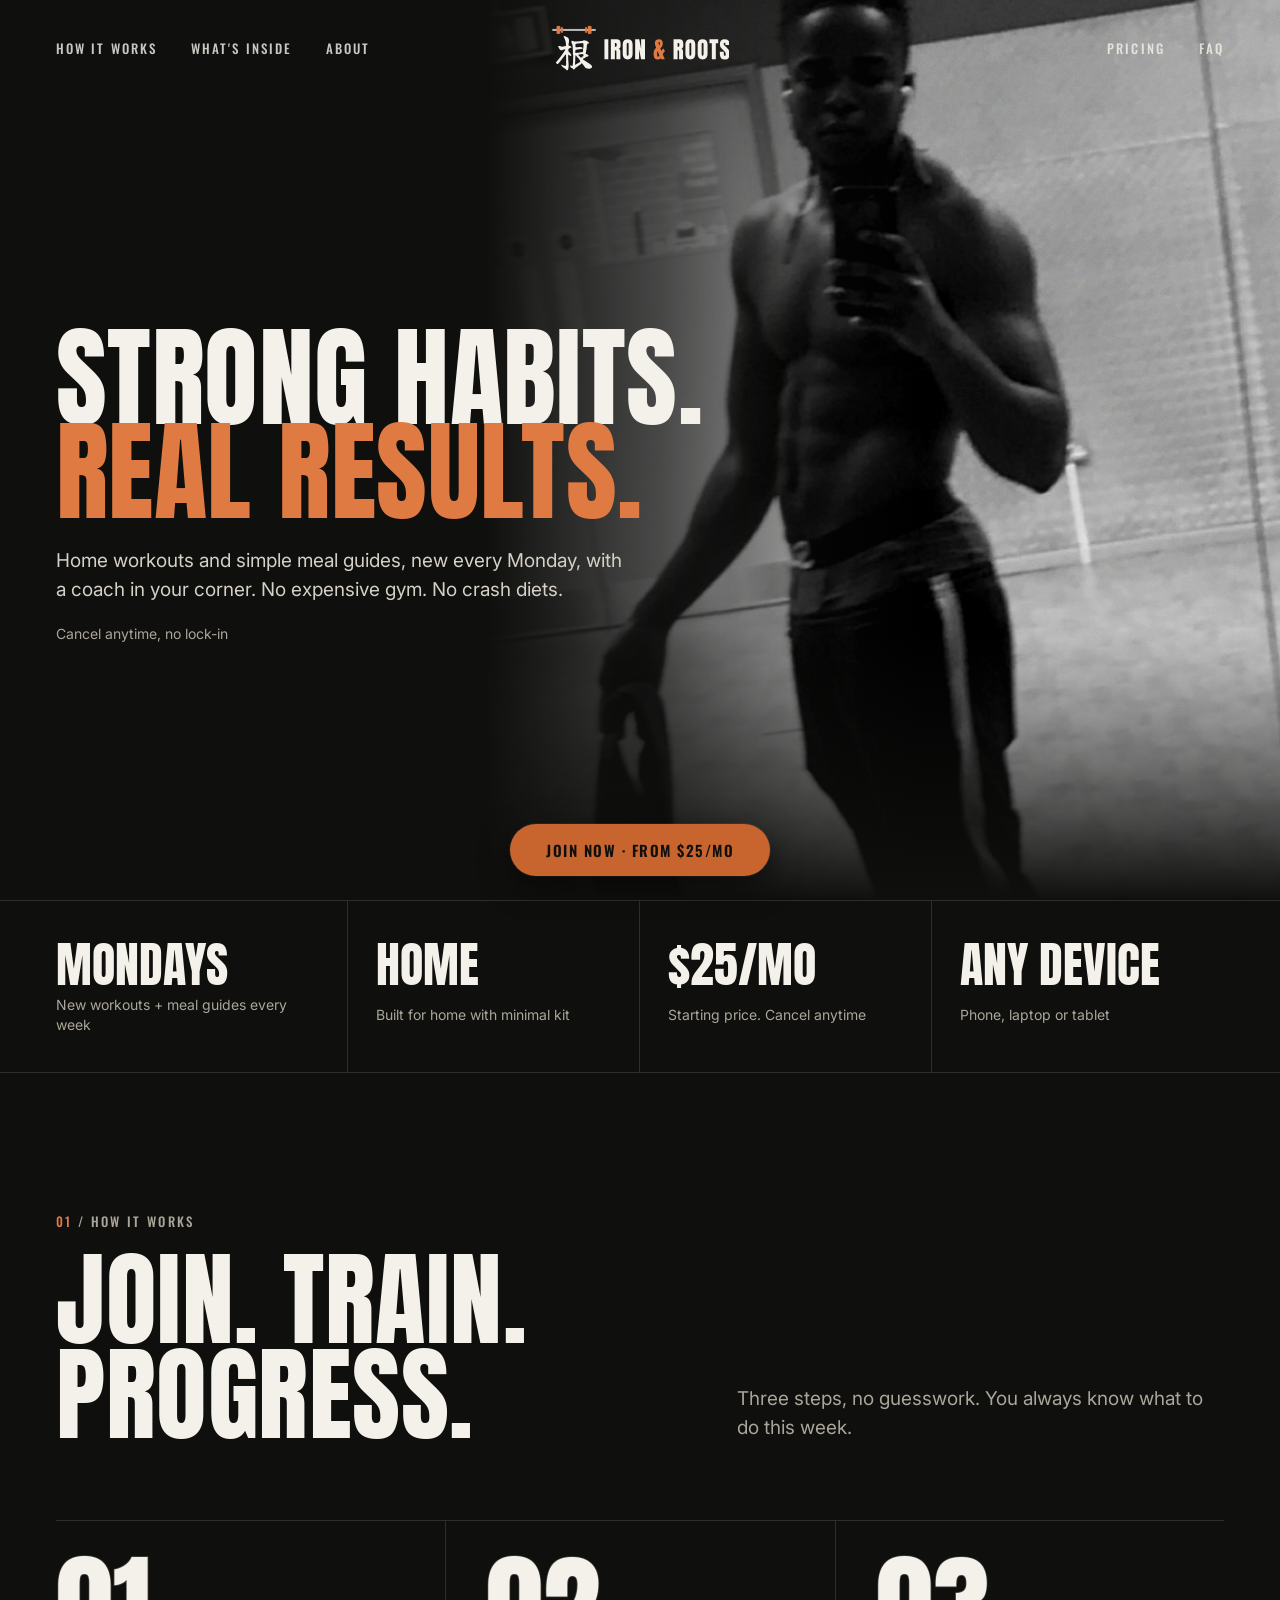
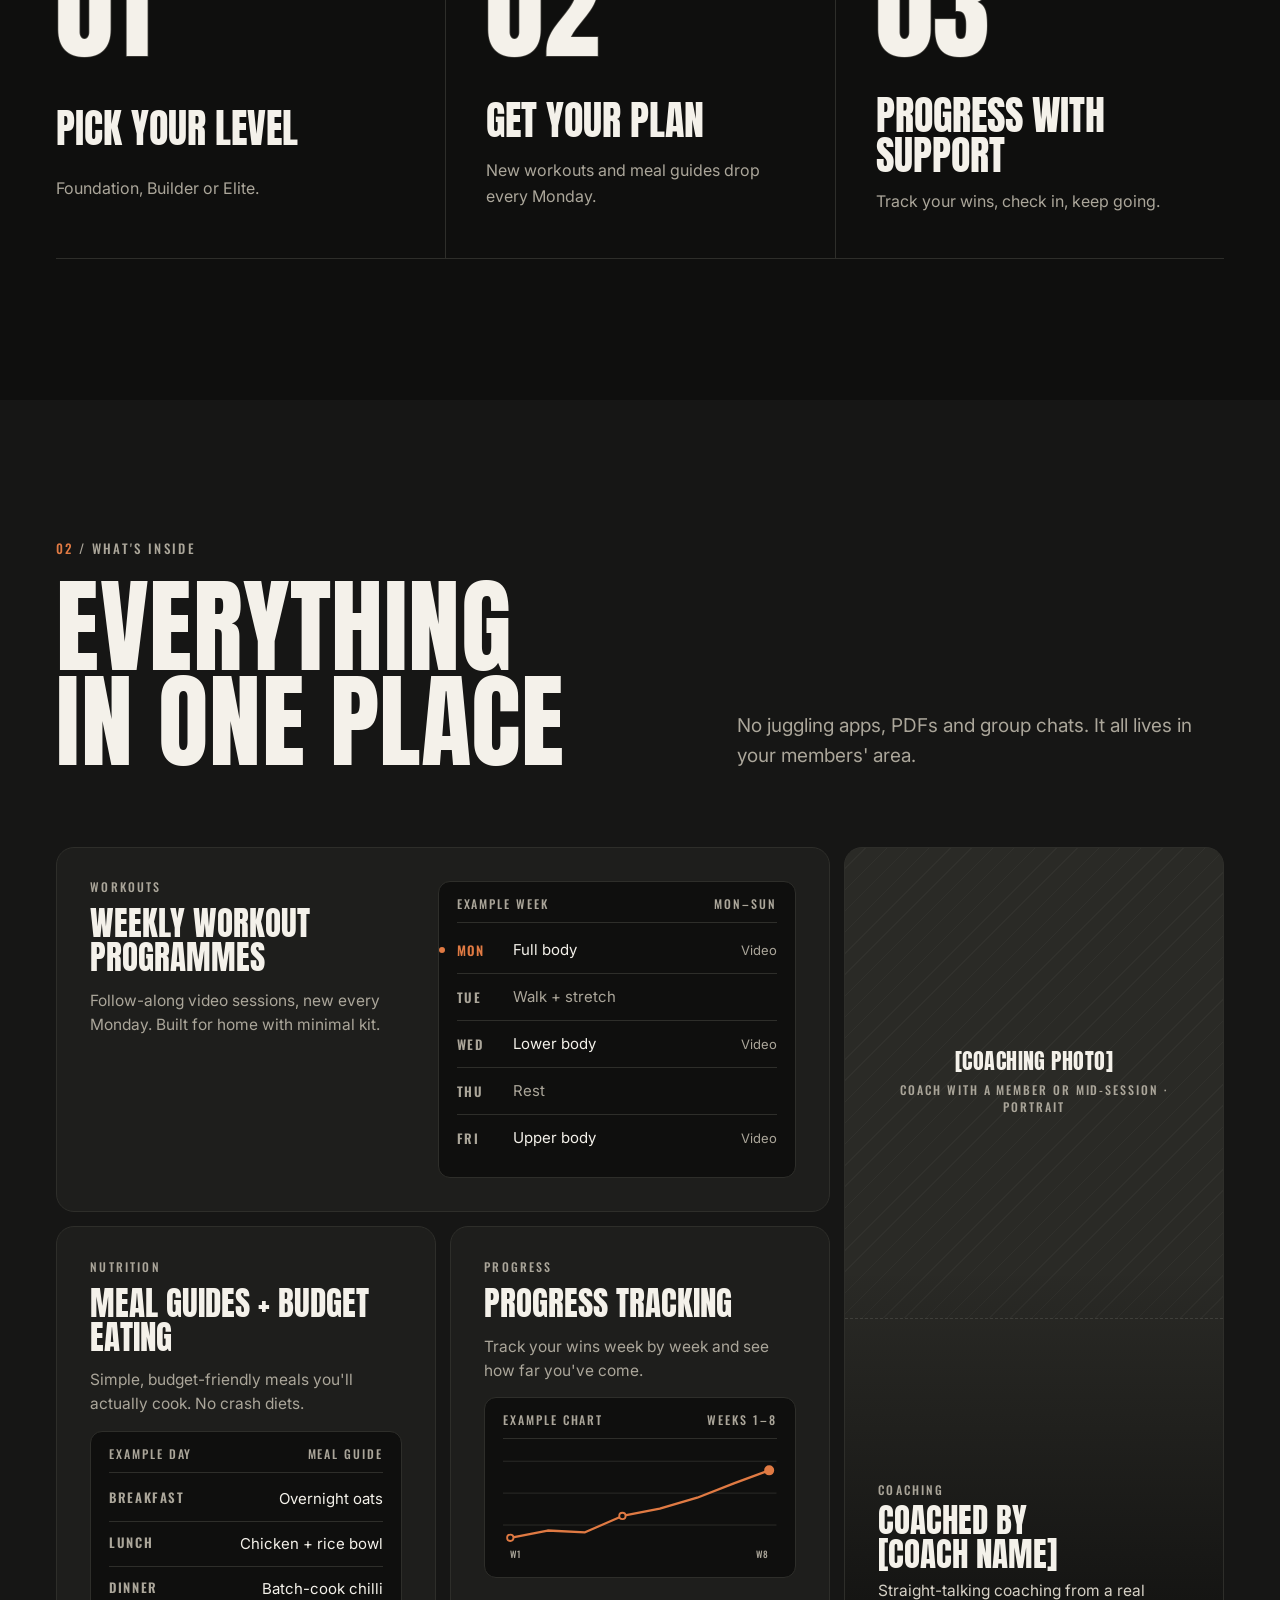
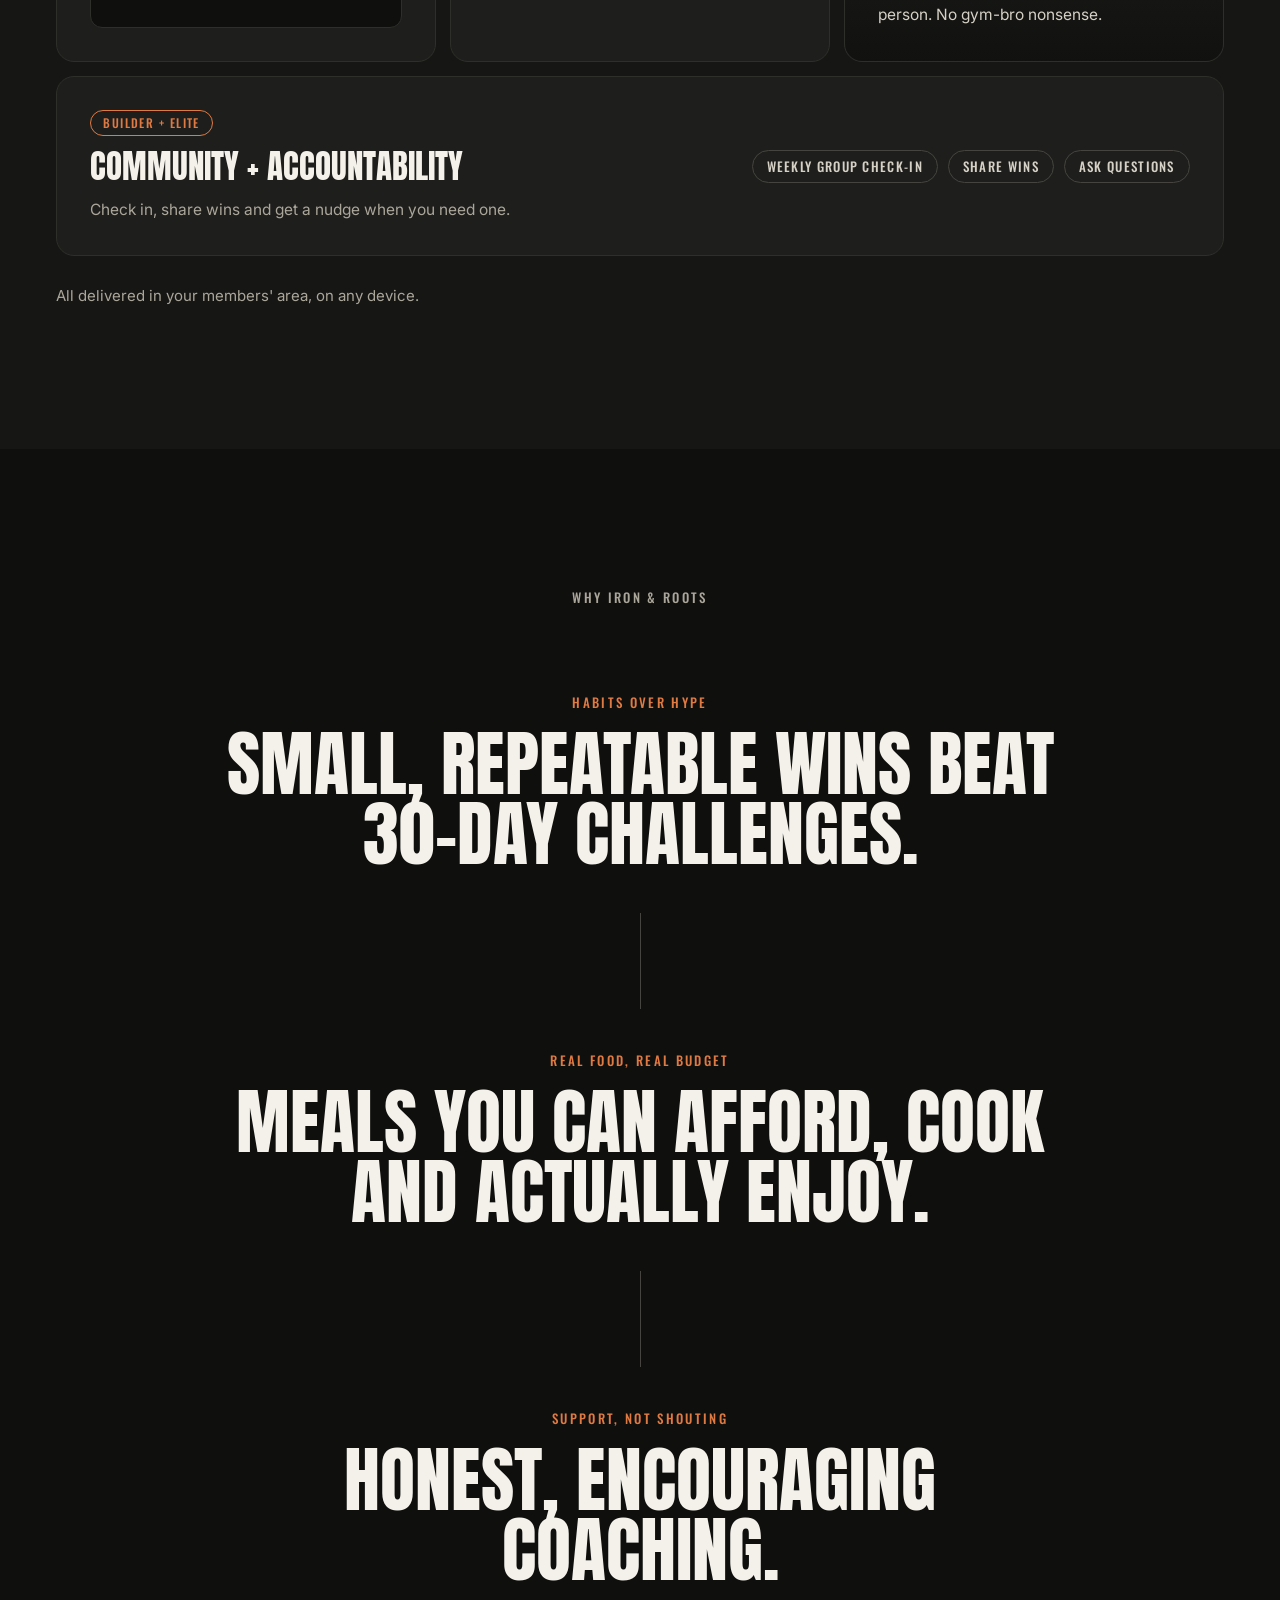
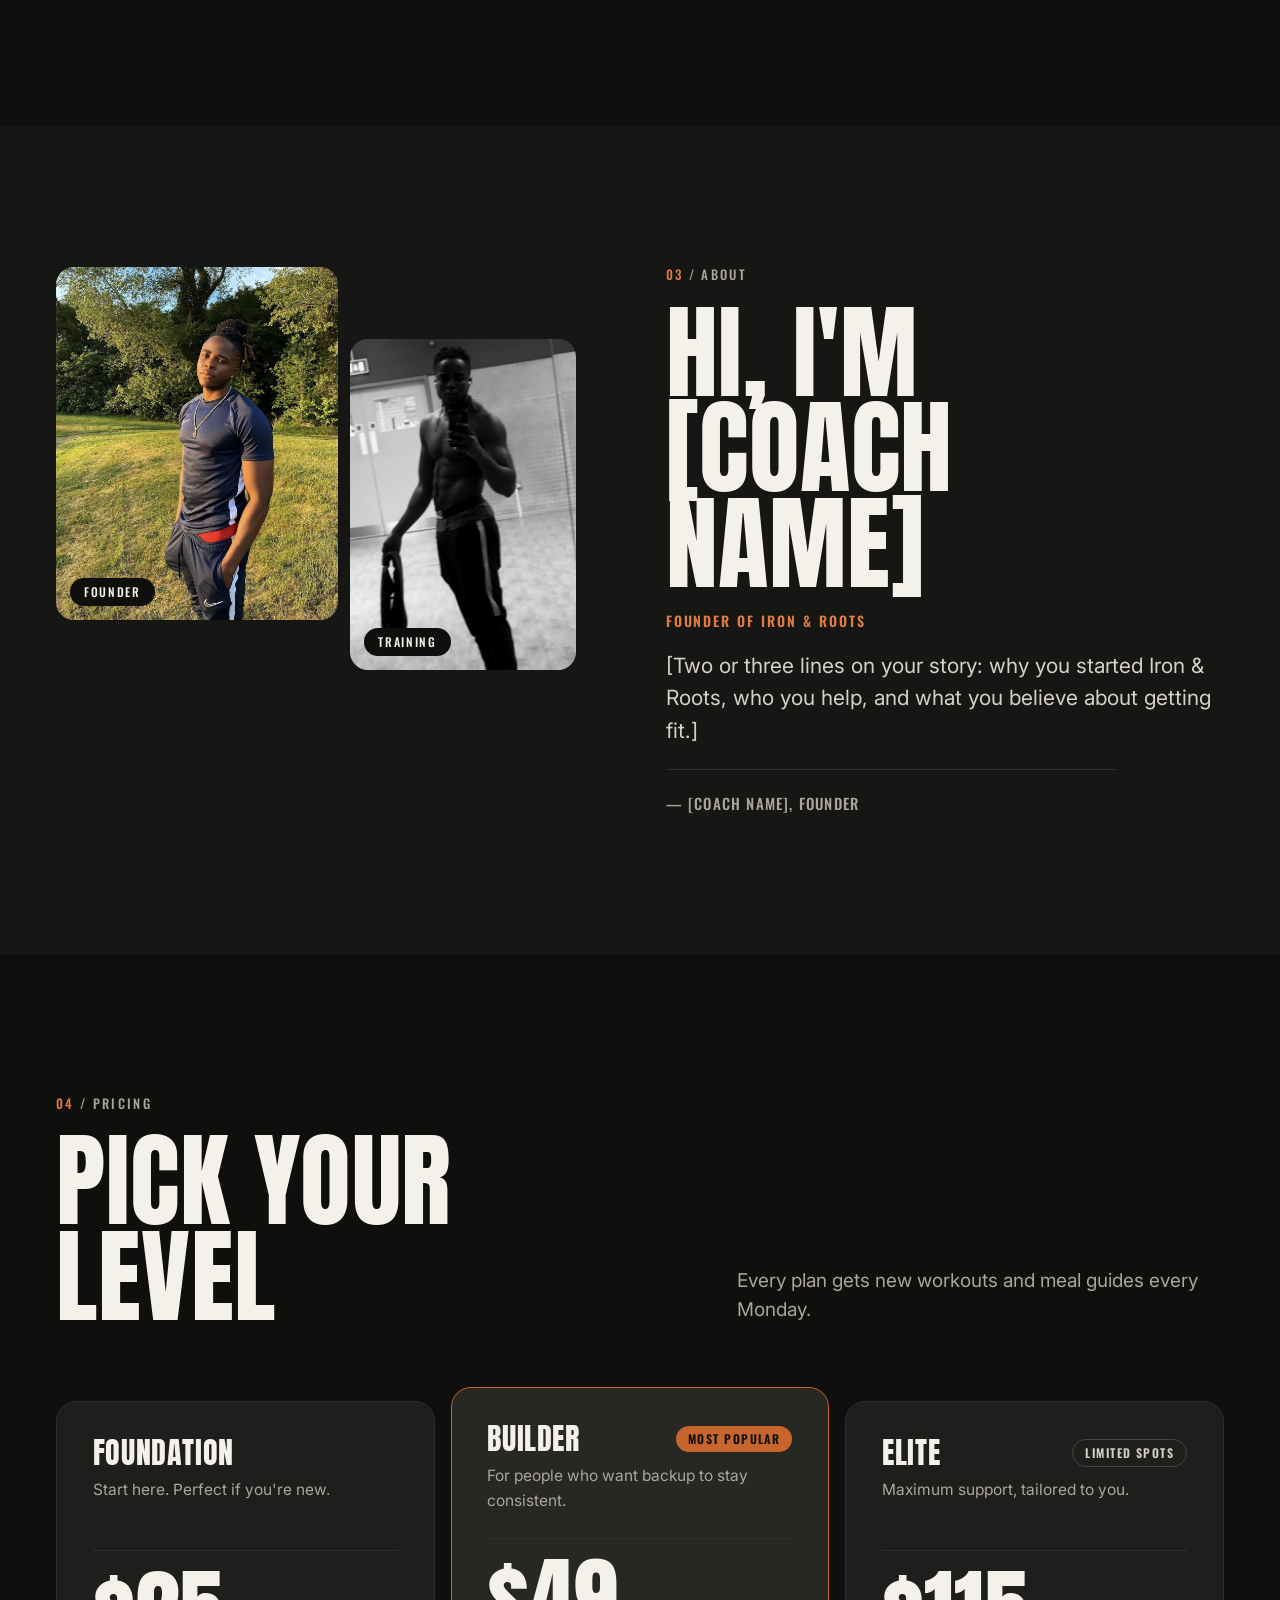
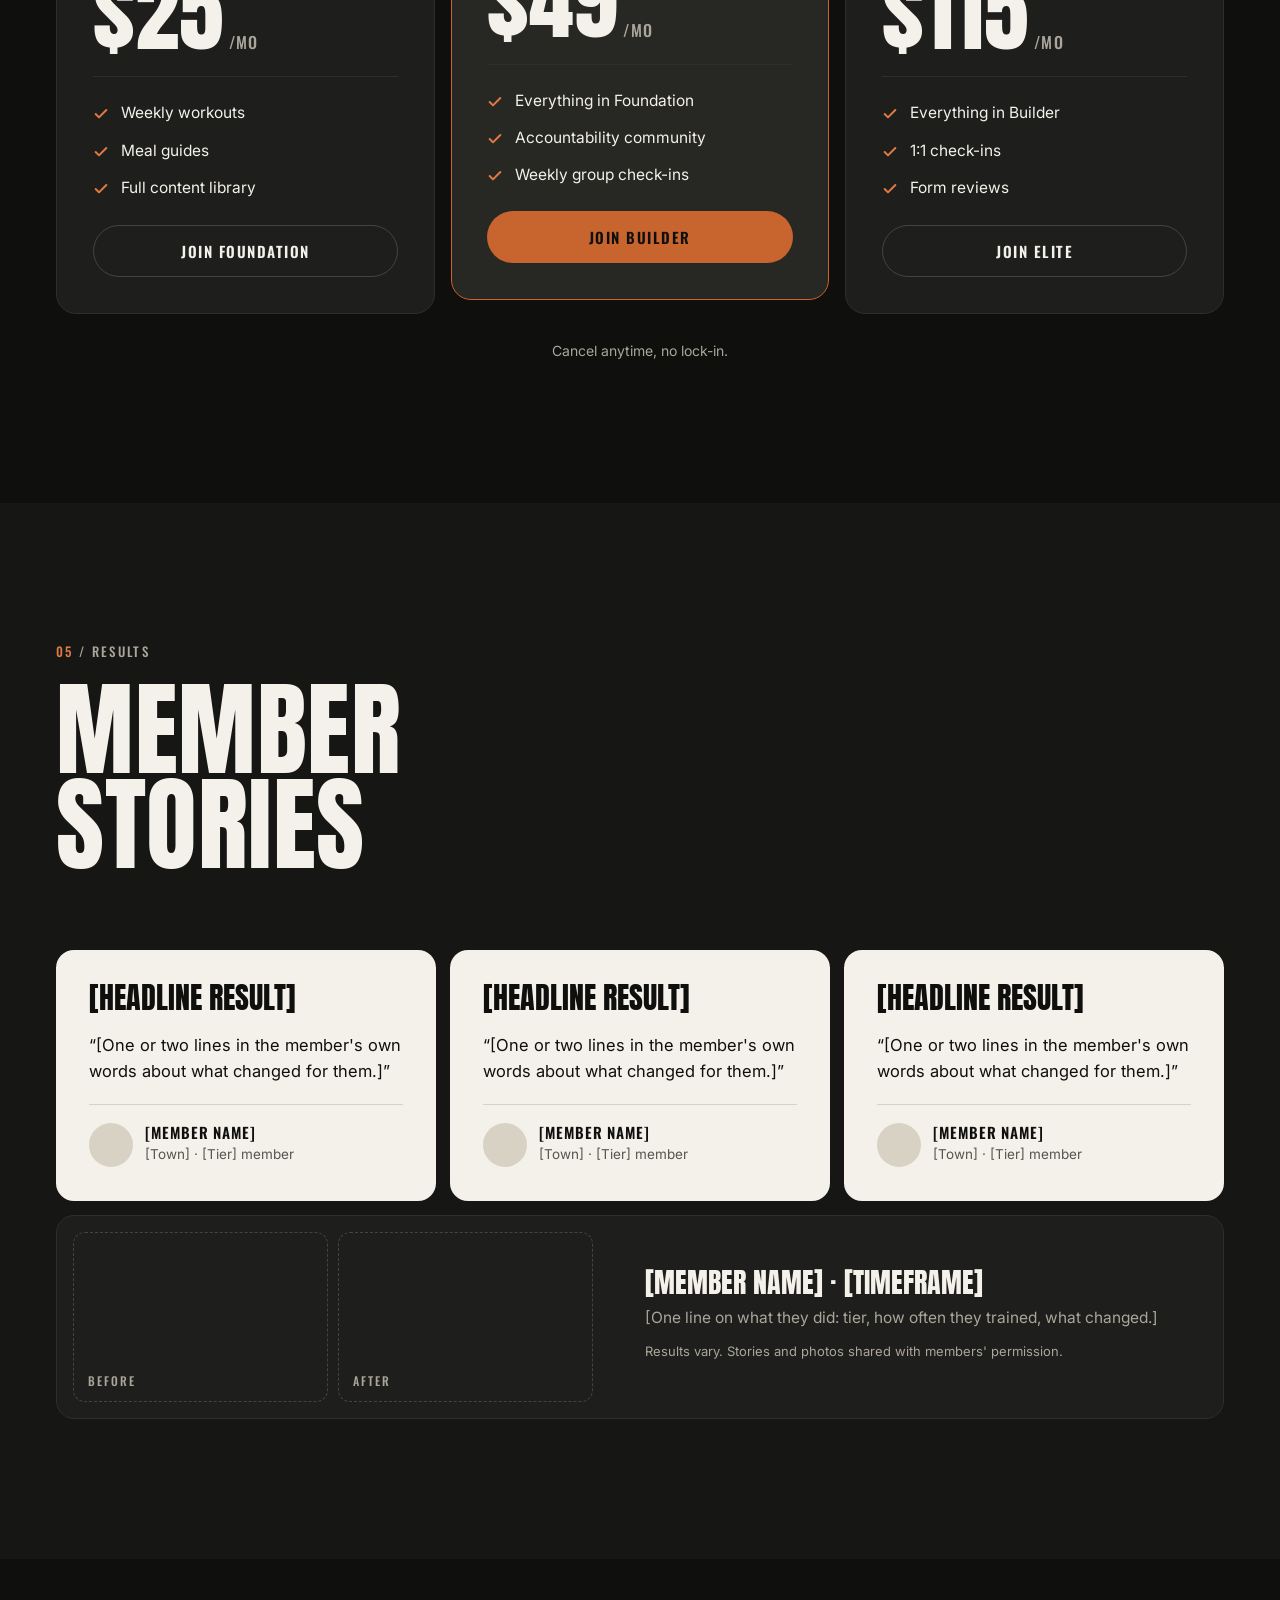
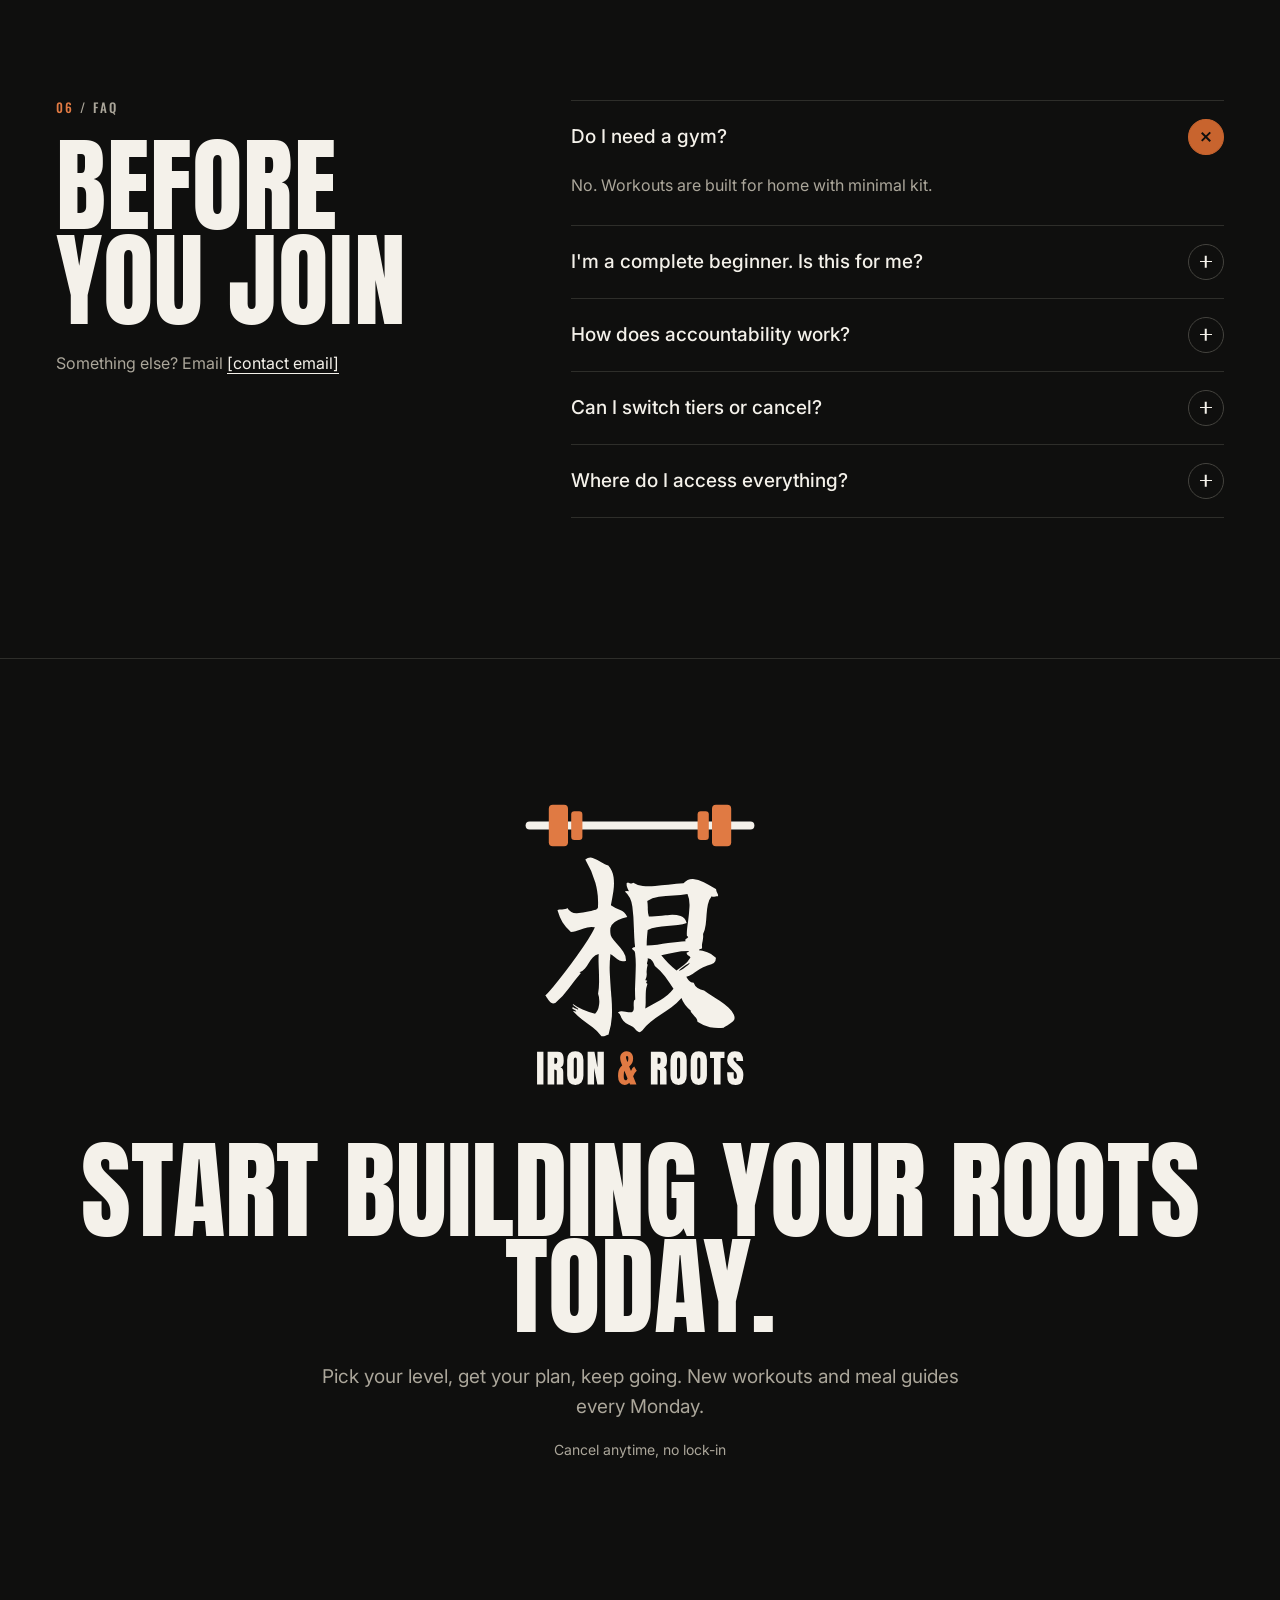
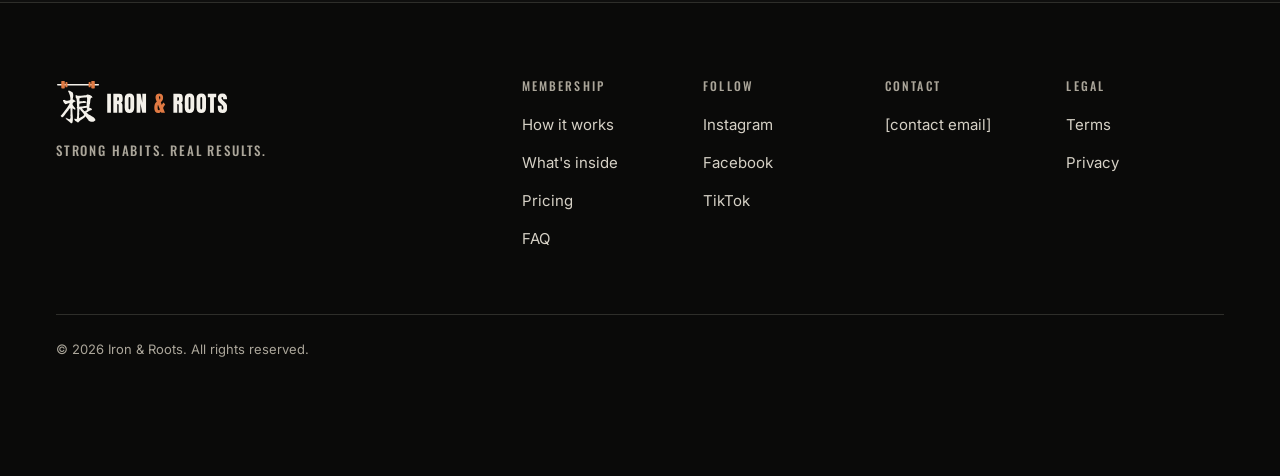
==== commit 8422477a: "Centre the logo and keep one Join button - Header: logo centred; desktop nav split either side; head" ====
--- a/index.html
+++ b/index.html
@@ -72,7 +72,9 @@
 
 /* ---------- Header ---------- */
 .site-header{position:absolute;inset:0 0 auto;z-index:20}
-.site-header .wrap{display:flex;align-items:center;justify-content:space-between;gap:24px;height:76px}
+.site-header .wrap{display:grid;grid-template-columns:1fr auto 1fr;align-items:center;gap:24px;height:76px}
+.site-header .logo{grid-column:2}
+.nav-r{justify-content:flex-end}
 .logo{display:block;flex:none;line-height:0}
 .logo img{height:38px;width:auto}
 .nav{display:flex;align-items:center;gap:34px}
@@ -96,7 +98,8 @@
 .hero h1 span{display:block}
 .hero h1 .accent{color:var(--rust-light)}
 .hero .lede{color:#D6D1C6;max-width:30em}
-.hero-cta{display:flex;flex-wrap:wrap;align-items:center;gap:14px 22px;margin-top:32px}
+.hero-note{margin-top:18px}
+.final .hero-note{text-align:center}
 @media (min-width:900px){
   .hero{align-items:center}
   .hero-media{left:38%}
@@ -284,7 +287,6 @@
 .final-mark{width:clamp(170px,20vw,240px);height:auto;margin:0 auto clamp(36px,4vw,52px)}
 .final h2{font:400 clamp(46px,8.4vw,120px)/.9 var(--display);text-transform:uppercase;max-width:11em;margin:0 auto}
 .final .lede{margin:26px auto 0;text-align:center}
-.final .hero-cta{justify-content:center;flex-direction:column;margin-top:38px}
 
 /* ---------- Footer ---------- */
 .footer{background:#0A0A09;border-top:1px solid var(--line);padding:clamp(56px,6vw,80px) 0 28px}
@@ -300,9 +302,13 @@
 @media (min-width:900px){.foot-grid{grid-template-columns:1.2fr 2fr}.foot-cols{grid-template-columns:repeat(4,1fr)}}
 .sticky-spacer{height:88px}
 
-/* ---------- Sticky join (phones) ---------- */
+/* ---------- Sticky join (all sizes) ---------- */
 .sticky{position:fixed;left:0;right:0;bottom:0;z-index:50;padding:12px 16px calc(12px + env(safe-area-inset-bottom));background:rgba(15,15,14,.96);border-top:1px solid var(--line)}
 .sticky .btn{width:100%}
+@media (min-width:900px){
+  .sticky{left:50%;right:auto;bottom:24px;transform:translateX(-50%);padding:0;background:none;border:0}
+  .sticky .btn{width:auto;padding-left:36px;padding-right:36px;box-shadow:0 10px 30px rgba(0,0,0,.55),0 0 0 1px rgba(244,241,234,.08)}
+}
 
 /* ---------- Motion (only when JS + motion allowed) ---------- */
 @media (prefers-reduced-motion:no-preference){
@@ -349,17 +355,20 @@
 
 <header class="site-header">
   <div class="wrap">
-    <a class="logo" href="#top" aria-label="Iron &amp; Roots home"><svg class="logo-svg" xmlns="http://www.w3.org/2000/svg" viewBox="0 0 582 150" aria-hidden="true" focusable="false"><g class="lift"><path d="M6 16H144" stroke="#F4F1EA" stroke-width="5" stroke-linecap="round"/><g fill="#E07A43"><rect x="18" y="3" width="12" height="26" rx="2.5"/><rect x="32" y="7" width="7" height="18" rx="2"/><rect x="120" y="3" width="12" height="26" rx="2.5"/><rect x="111" y="7" width="7" height="18" rx="2"/></g></g><path fill="#F4F1EA" transform="matrix(0.125 0 0 -0.125 13.3 139.25)" d="M963 39Q972 18 959.0 6.5Q946 -5 930 -14Q925 -17 920.5 -19.5Q916 -22 912 -25Q877 -29 843.5 -22.5Q810 -16 781 4Q781 15 773.5 24.0Q766 33 759 41Q753 47 749.5 51.5Q746 56 748 60Q732 71 719.0 89.0Q706 107 701 123Q679 97 651.0 77.5Q623 58 594 38Q569 22 546.0 3.5Q523 -15 505 -39Q493 -51 485.0 -46.0Q477 -41 470 -33Q467 -30 464.5 -27.0Q462 -24 459 -22Q449 -14 435.0 -9.0Q421 -4 410 9Q400 22 397.0 33.5Q394 45 383 51Q393 57 402.0 56.5Q411 56 421 54Q428 53 435.5 52.0Q443 51 452 52Q461 56 462.0 66.0Q463 76 462 86Q462 96 462.5 104.5Q463 113 470 116Q468 151 469.0 178.5Q470 206 471 231Q472 259 472.5 286.5Q473 314 469 349Q468 357 463.0 361.0Q458 365 453 370Q458 378 469 378Q466 401 465.0 425.5Q464 450 463 473Q462 531 455.5 580.5Q449 630 418 656Q421 659 428.5 659.0Q436 659 438 657Q437 660 434 666Q431 672 428.5 679.5Q426 687 427 699Q432 701 435.5 700.5Q439 700 442 698Q446 697 450.0 696.5Q454 696 460 700Q479 687 507.5 684.0Q536 681 569.0 684.0Q602 687 634 690Q656 693 675.5 695.0Q695 697 711 697Q732 720 758.5 718.5Q785 717 812.5 703.0Q840 689 862 675Q865 673 868.0 671.5Q871 670 874 668Q875 661 876.5 656.5Q878 652 880 649Q882 646 883.0 642.5Q884 639 884 633Q879 633 875.5 632.5Q872 632 869 631Q865 630 861.0 629.5Q857 629 852 632Q838 615 833.0 591.0Q828 567 826.5 541.0Q825 515 822.0 489.5Q819 464 809 444Q810 432 809.0 424.0Q808 416 807 409Q805 402 804.0 394.0Q803 386 804 374Q803 370 795.5 368.5Q788 367 788 362Q804 361 830.0 352.5Q856 344 873 325Q874 305 863.0 298.5Q852 292 835 287Q830 286 828 285Q809 279 791.0 267.0Q773 255 756.5 244.0Q740 233 725 230Q731 219 739.0 209.5Q747 200 762 199Q768 181 781.5 173.0Q795 165 814 161Q826 152 847.0 138.5Q868 125 892.0 109.0Q916 93 935.5 75.5Q955 58 963 39ZM430 529Q406 523 384.5 514.0Q363 505 352.0 488.0Q341 471 347 439Q347 438 348.5 434.5Q350 431 351 429Q362 412 379.0 393.5Q396 375 410.0 354.5Q424 334 424 310Q405 304 391.0 311.5Q377 319 365 330Q360 334 355.5 337.5Q351 341 346 344Q340 294 342.5 248.5Q345 203 348 159Q349 151 349.5 142.5Q350 134 351 125Q355 77 353.0 31.5Q351 -14 336 -60Q335 -60 333 -61Q326 -64 318.5 -66.5Q311 -69 301 -68Q282 -42 256.5 -23.0Q231 -4 205.5 15.0Q180 34 159 57Q161 59 167 57Q173 55 175 56Q174 59 171.0 60.5Q168 62 165 64Q160 66 156.5 69.0Q153 72 158 78Q165 71 169.5 71.0Q174 71 184 65Q185 68 181.0 71.5Q177 75 172 78Q166 82 161.5 85.5Q157 89 158 93Q175 80 206.5 66.0Q238 52 269 45Q285 58 289.0 89.0Q293 120 284 144Q289 176 289.0 203.5Q289 231 288 260Q287 279 286.5 299.5Q286 320 287 343Q269 339 257.5 326.5Q246 314 237.5 299.0Q229 284 218.5 271.0Q208 258 191 252L198 249Q164 209 136.0 169.5Q108 130 70 98Q54 93 45.5 101.5Q37 110 30 122Q27 126 25.0 129.5Q23 133 20 136Q34 149 60.0 180.0Q86 211 117.5 252.0Q149 293 179.5 336.0Q210 379 234.0 416.5Q258 454 268 477Q249 481 230.5 476.5Q212 472 194 465Q182 461 171.0 457.5Q160 454 148 453Q120 479 106.0 502.0Q92 525 81 562Q85 565 91.0 565.5Q97 566 104 566Q112 567 119.5 568.0Q127 569 130 574Q149 545 178.5 547.0Q208 549 241 557Q249 560 257.0 561.5Q265 563 273 565Q276 566 277.5 569.0Q279 572 283 573Q288 638 270.5 699.5Q253 761 220 816Q239 831 260.0 823.0Q281 815 300 803Q309 798 318.0 793.0Q327 788 335 786Q357 761 361.5 727.0Q366 693 360.5 657.0Q355 621 348 588Q372 572 394.5 563.5Q417 555 430 529ZM728 435Q727 450 729.0 468.5Q731 487 734 506Q739 543 741.0 580.0Q743 617 731 644Q698 638 660.0 636.5Q622 635 587.5 630.5Q553 626 530 609Q533 590 532.5 570.5Q532 551 538 531Q553 531 569.5 532.0Q586 533 603 535Q612 536 622.0 537.0Q632 538 641 539Q673 541 696.5 534.0Q720 527 727 499Q709 492 683.0 489.0Q657 486 628 484Q602 482 576.5 477.5Q551 473 532 464Q530 445 528.5 425.5Q527 406 527 386Q553 386 580.5 390.0Q608 394 634 398Q659 401 681.5 404.0Q704 407 722 407Q718 413 721.0 416.5Q724 420 729 422Q734 426 735 428ZM661 169Q641 201 619.0 231.0Q597 261 568 284Q563 298 555.5 309.0Q548 320 532 322Q533 316 532.0 311.5Q531 307 530 304Q529 300 528.5 297.0Q528 294 532 290Q525 265 527.0 247.0Q529 229 520 212Q521 212 522 212Q529 212 530 209Q523 204 525.0 199.5Q527 195 531 195Q524 175 523.0 158.0Q522 141 522 124Q522 112 522.0 99.0Q522 86 520 71Q558 92 596.5 113.5Q635 135 661 169ZM746 326Q742 333 735.0 336.5Q728 340 726 350Q737 352 739 358Q696 358 666.5 351.5Q637 345 600 337Q617 316 635.5 297.0Q654 278 676 261Q696 275 714.5 289.5Q733 304 746 326ZM741 300Q736 297 723.0 288.0Q710 279 699.0 270.5Q688 262 688 258Q698 263 711.5 271.5Q725 280 734.5 288.0Q744 296 741 300Z"/><path fill="#F4F1EA" d="M174.30078125 112.0V46.6875H186.91796875V112.0ZM195.15328125 112.0V46.6875H215.19234375Q220.202109375 46.6875 222.76265625 48.9697265625Q225.323203125 51.251953125 226.1952734375 55.3525390625Q227.06734375 59.453125 227.06734375 64.982421875Q227.06734375 70.326171875 225.7128515625 73.517578125Q224.358359375 76.708984375 220.6103125 77.93359375Q223.690390625 78.564453125 224.9335546875 80.9951171875Q226.17671875 83.42578125 226.17671875 87.28515625V112.0H213.299765625V86.431640625Q213.299765625 83.57421875 212.1308203125 82.8876953125Q210.961875 82.201171875 208.36421875 82.201171875V112.0ZM208.4384375 70.8828125H211.592734375Q214.30171875 70.8828125 214.30171875 64.982421875Q214.30171875 61.16015625 213.70796875 59.97265625Q213.11421875 58.78515625 211.48140625 58.78515625H208.4384375ZM249.99796874999998 112.59375Q242.16789062499998 112.59375 238.03019531249998 107.8623046875Q233.89249999999998 103.130859375 233.89249999999998 94.1875V63.1640625Q233.89249999999998 54.77734375 237.99308593749998 50.435546875Q242.09367187499998 46.09375 249.99796874999998 46.09375Q257.902265625 46.09375 262.0028515625 50.435546875Q266.1034375 54.77734375 266.1034375 63.1640625V94.1875Q266.1034375 103.130859375 261.9657421875 107.8623046875Q257.828046875 112.59375 249.99796874999998 112.59375ZM250.10929687499998 100.5703125Q253.07804687499998 100.5703125 253.07804687499998 94.818359375V62.94140625Q253.07804687499998 58.1171875 250.18351562499998 58.1171875Q246.91789062499998 58.1171875 246.91789062499998 63.052734375V94.892578125Q246.91789062499998 97.935546875 247.66007812499998 99.2529296875Q248.40226562499998 100.5703125 250.10929687499998 100.5703125ZM274.41296875 112.0V46.6875H287.8465625L293.85828125 77.970703125V46.6875H306.47546875V112.0H293.70984375L287.17859375 79.34375V112.0ZM399.571015625 112.0V46.6875H419.610078125Q424.61984375 46.6875 427.180390625 48.9697265625Q429.7409375 51.251953125 430.6130078125 55.3525390625Q431.485078125 59.453125 431.485078125 64.982421875Q431.485078125 70.326171875 430.1305859375 73.517578125Q428.77609375 76.708984375 425.028046875 77.93359375Q428.108125 78.564453125 429.3512890625 80.9951171875Q430.594453125 83.42578125 430.594453125 87.28515625V112.0H417.7175V86.431640625Q417.7175 83.57421875 416.5485546875 82.8876953125Q415.379609375 82.201171875 412.781953125 82.201171875V112.0ZM412.856171875 70.8828125H416.01046875Q418.719453125 70.8828125 418.719453125 64.982421875Q418.719453125 61.16015625 418.125703125 59.97265625Q417.531953125 58.78515625 415.899140625 58.78515625H412.856171875ZM454.415703125 112.59375Q446.585625 112.59375 442.4479296875 107.8623046875Q438.310234375 103.130859375 438.310234375 94.1875V63.1640625Q438.310234375 54.77734375 442.4108203125 50.435546875Q446.51140625 46.09375 454.415703125 46.09375Q462.32 46.09375 466.4205859375 50.435546875Q470.521171875 54.77734375 470.521171875 63.1640625V94.1875Q470.521171875 103.130859375 466.3834765625 107.8623046875Q462.24578125 112.59375 454.415703125 112.59375ZM454.52703125 100.5703125Q457.49578125 100.5703125 457.49578125 94.818359375V62.94140625Q457.49578125 58.1171875 454.60125 58.1171875Q451.335625 58.1171875 451.335625 63.052734375V94.892578125Q451.335625 97.935546875 452.0778125 99.2529296875Q452.82 100.5703125 454.52703125 100.5703125ZM494.416640625 112.59375Q486.5865625 112.59375 482.4488671875 107.8623046875Q478.311171875 103.130859375 478.311171875 94.1875V63.1640625Q478.311171875 54.77734375 482.4117578125 50.435546875Q486.51234375 46.09375 494.416640625 46.09375Q502.3209375 46.09375 506.4215234375 50.435546875Q510.522109375 54.77734375 510.522109375 63.1640625V94.1875Q510.522109375 103.130859375 506.3844140625 107.8623046875Q502.24671875 112.59375 494.416640625 112.59375ZM494.52796875 100.5703125Q497.49671875 100.5703125 497.49671875 94.818359375V62.94140625Q497.49671875 58.1171875 494.6021875 58.1171875Q491.3365625 58.1171875 491.3365625 63.052734375V94.892578125Q491.3365625 97.935546875 492.07875 99.2529296875Q492.8209375 100.5703125 494.52796875 100.5703125ZM524.4351562500001 112.0V59.23046875H516.6792968750001V46.6875H545.2535156250001V59.23046875H537.4976562500001V112.0ZM567.441953125 112.59375Q558.49859375 112.59375 554.5464453125 108.140625Q550.594296875 103.6875 550.594296875 93.96484375V87.58203125H563.508359375V95.74609375Q563.508359375 98.009765625 564.1948828125 99.2900390625Q564.88140625 100.5703125 566.5884375 100.5703125Q568.3696875 100.5703125 569.0562109375 99.53125Q569.742734375 98.4921875 569.742734375 96.1171875Q569.742734375 93.111328125 569.148984375 91.0888671875Q568.555234375 89.06640625 567.0894140625 87.2294921875Q565.62359375 85.392578125 563.0259375 82.943359375L557.16265625 77.376953125Q550.594296875 71.1796875 550.594296875 63.201171875Q550.594296875 54.8515625 554.4722265625 50.47265625Q558.35015625 46.09375 565.6978125 46.09375Q574.67828125 46.09375 578.4448828125 50.880859375Q582.211484375 55.66796875 582.211484375 65.427734375H568.926328125V60.9375Q568.926328125 59.6015625 568.1655859375 58.859375Q567.40484375 58.1171875 566.106015625 58.1171875Q564.547421875 58.1171875 563.8237890625 58.9892578125Q563.10015625 59.861328125 563.10015625 61.234375Q563.10015625 62.607421875 563.84234375 64.203125Q564.58453125 65.798828125 566.773984375 67.876953125L574.3071875 75.11328125Q576.570859375 77.265625 578.4634375 79.6591796875Q580.356015625 82.052734375 581.50640625 85.2255859375Q582.656796875 88.3984375 582.656796875 92.962890625Q582.656796875 102.166015625 579.2612890625 107.3798828125Q575.86578125 112.59375 567.441953125 112.59375Z"/><path fill="#E07A43" d="M347.58671875 112.779296875Q341.50078125 112.779296875 338.0310546875 108.06640625Q334.561328125 103.353515625 334.561328125 95.078125Q334.561328125 89.177734375 335.6189453125 85.28125Q336.6765625 81.384765625 338.569140625 78.787109375Q340.46171875 76.189453125 342.9109375 74.259765625L342.6140625 73.517578125Q341.05546875 69.658203125 339.8865234375 66.1513671875Q338.717578125 62.64453125 338.717578125 58.93359375Q338.717578125 55.185546875 340.31328125 52.291015625Q341.908984375 49.396484375 344.7478515625 47.7451171875Q347.58671875 46.09375 351.260546875 46.09375Q354.897265625 46.09375 357.8845703125 47.6708984375Q360.871875 49.248046875 362.653125 52.40234375Q364.434375 55.556640625 364.434375 60.380859375Q364.434375 65.61328125 362.4861328125 69.138671875Q360.537890625 72.6640625 356.64140625 75.9296875L360.20390625 84.91015625Q362.393359375 79.380859375 366.5125 76.337890625L371.670703125 84.390625Q367.366015625 87.841796875 364.471484375 95.634765625L371.002734375 112.0H358.385546875L356.93828125 108.474609375Q355.491015625 110.255859375 353.0603515625 111.517578125Q350.6296875 112.779296875 347.58671875 112.779296875ZM350.369921875 57.783203125Q350.369921875 58.748046875 350.85234375 60.6220703125Q351.334765625 62.49609375 353.116015625 67.09765625Q353.82109375 66.35546875 354.377734375 64.759765625Q354.934375 63.1640625 354.934375 60.380859375Q354.934375 57.5234375 354.2478515625 56.373046875Q353.561328125 55.22265625 352.448046875 55.22265625Q351.371875 55.22265625 350.8708984375 56.0205078125Q350.369921875 56.818359375 350.369921875 57.783203125ZM345.916796875 96.673828125Q345.916796875 103.279296875 349.66484375 103.279296875Q351.186328125 103.279296875 352.1140625 102.1474609375Q353.041796875 101.015625 353.37578125 99.791015625L347.14140625 84.61328125Q345.916796875 87.2109375 345.916796875 93.705078125Z"/></svg></a>
     <div class="only-wide">
-      <nav class="nav" aria-label="Main">
+      <nav class="nav nav-l" aria-label="Main">
         <a href="#how">How it works</a>
         <a href="#inside">What's inside</a>
         <a href="#about">About</a>
+      </nav>
+    </div>
+    <a class="logo" href="#top" aria-label="Iron &amp; Roots home"><svg class="logo-svg" xmlns="http://www.w3.org/2000/svg" viewBox="0 0 582 150" aria-hidden="true" focusable="false"><g class="lift"><path d="M6 16H144" stroke="#F4F1EA" stroke-width="5" stroke-linecap="round"/><g fill="#E07A43"><rect x="18" y="3" width="12" height="26" rx="2.5"/><rect x="32" y="7" width="7" height="18" rx="2"/><rect x="120" y="3" width="12" height="26" rx="2.5"/><rect x="111" y="7" width="7" height="18" rx="2"/></g></g><path fill="#F4F1EA" transform="matrix(0.125 0 0 -0.125 13.3 139.25)" d="M963 39Q972 18 959.0 6.5Q946 -5 930 -14Q925 -17 920.5 -19.5Q916 -22 912 -25Q877 -29 843.5 -22.5Q810 -16 781 4Q781 15 773.5 24.0Q766 33 759 41Q753 47 749.5 51.5Q746 56 748 60Q732 71 719.0 89.0Q706 107 701 123Q679 97 651.0 77.5Q623 58 594 38Q569 22 546.0 3.5Q523 -15 505 -39Q493 -51 485.0 -46.0Q477 -41 470 -33Q467 -30 464.5 -27.0Q462 -24 459 -22Q449 -14 435.0 -9.0Q421 -4 410 9Q400 22 397.0 33.5Q394 45 383 51Q393 57 402.0 56.5Q411 56 421 54Q428 53 435.5 52.0Q443 51 452 52Q461 56 462.0 66.0Q463 76 462 86Q462 96 462.5 104.5Q463 113 470 116Q468 151 469.0 178.5Q470 206 471 231Q472 259 472.5 286.5Q473 314 469 349Q468 357 463.0 361.0Q458 365 453 370Q458 378 469 378Q466 401 465.0 425.5Q464 450 463 473Q462 531 455.5 580.5Q449 630 418 656Q421 659 428.5 659.0Q436 659 438 657Q437 660 434 666Q431 672 428.5 679.5Q426 687 427 699Q432 701 435.5 700.5Q439 700 442 698Q446 697 450.0 696.5Q454 696 460 700Q479 687 507.5 684.0Q536 681 569.0 684.0Q602 687 634 690Q656 693 675.5 695.0Q695 697 711 697Q732 720 758.5 718.5Q785 717 812.5 703.0Q840 689 862 675Q865 673 868.0 671.5Q871 670 874 668Q875 661 876.5 656.5Q878 652 880 649Q882 646 883.0 642.5Q884 639 884 633Q879 633 875.5 632.5Q872 632 869 631Q865 630 861.0 629.5Q857 629 852 632Q838 615 833.0 591.0Q828 567 826.5 541.0Q825 515 822.0 489.5Q819 464 809 444Q810 432 809.0 424.0Q808 416 807 409Q805 402 804.0 394.0Q803 386 804 374Q803 370 795.5 368.5Q788 367 788 362Q804 361 830.0 352.5Q856 344 873 325Q874 305 863.0 298.5Q852 292 835 287Q830 286 828 285Q809 279 791.0 267.0Q773 255 756.5 244.0Q740 233 725 230Q731 219 739.0 209.5Q747 200 762 199Q768 181 781.5 173.0Q795 165 814 161Q826 152 847.0 138.5Q868 125 892.0 109.0Q916 93 935.5 75.5Q955 58 963 39ZM430 529Q406 523 384.5 514.0Q363 505 352.0 488.0Q341 471 347 439Q347 438 348.5 434.5Q350 431 351 429Q362 412 379.0 393.5Q396 375 410.0 354.5Q424 334 424 310Q405 304 391.0 311.5Q377 319 365 330Q360 334 355.5 337.5Q351 341 346 344Q340 294 342.5 248.5Q345 203 348 159Q349 151 349.5 142.5Q350 134 351 125Q355 77 353.0 31.5Q351 -14 336 -60Q335 -60 333 -61Q326 -64 318.5 -66.5Q311 -69 301 -68Q282 -42 256.5 -23.0Q231 -4 205.5 15.0Q180 34 159 57Q161 59 167 57Q173 55 175 56Q174 59 171.0 60.5Q168 62 165 64Q160 66 156.5 69.0Q153 72 158 78Q165 71 169.5 71.0Q174 71 184 65Q185 68 181.0 71.5Q177 75 172 78Q166 82 161.5 85.5Q157 89 158 93Q175 80 206.5 66.0Q238 52 269 45Q285 58 289.0 89.0Q293 120 284 144Q289 176 289.0 203.5Q289 231 288 260Q287 279 286.5 299.5Q286 320 287 343Q269 339 257.5 326.5Q246 314 237.5 299.0Q229 284 218.5 271.0Q208 258 191 252L198 249Q164 209 136.0 169.5Q108 130 70 98Q54 93 45.5 101.5Q37 110 30 122Q27 126 25.0 129.5Q23 133 20 136Q34 149 60.0 180.0Q86 211 117.5 252.0Q149 293 179.5 336.0Q210 379 234.0 416.5Q258 454 268 477Q249 481 230.5 476.5Q212 472 194 465Q182 461 171.0 457.5Q160 454 148 453Q120 479 106.0 502.0Q92 525 81 562Q85 565 91.0 565.5Q97 566 104 566Q112 567 119.5 568.0Q127 569 130 574Q149 545 178.5 547.0Q208 549 241 557Q249 560 257.0 561.5Q265 563 273 565Q276 566 277.5 569.0Q279 572 283 573Q288 638 270.5 699.5Q253 761 220 816Q239 831 260.0 823.0Q281 815 300 803Q309 798 318.0 793.0Q327 788 335 786Q357 761 361.5 727.0Q366 693 360.5 657.0Q355 621 348 588Q372 572 394.5 563.5Q417 555 430 529ZM728 435Q727 450 729.0 468.5Q731 487 734 506Q739 543 741.0 580.0Q743 617 731 644Q698 638 660.0 636.5Q622 635 587.5 630.5Q553 626 530 609Q533 590 532.5 570.5Q532 551 538 531Q553 531 569.5 532.0Q586 533 603 535Q612 536 622.0 537.0Q632 538 641 539Q673 541 696.5 534.0Q720 527 727 499Q709 492 683.0 489.0Q657 486 628 484Q602 482 576.5 477.5Q551 473 532 464Q530 445 528.5 425.5Q527 406 527 386Q553 386 580.5 390.0Q608 394 634 398Q659 401 681.5 404.0Q704 407 722 407Q718 413 721.0 416.5Q724 420 729 422Q734 426 735 428ZM661 169Q641 201 619.0 231.0Q597 261 568 284Q563 298 555.5 309.0Q548 320 532 322Q533 316 532.0 311.5Q531 307 530 304Q529 300 528.5 297.0Q528 294 532 290Q525 265 527.0 247.0Q529 229 520 212Q521 212 522 212Q529 212 530 209Q523 204 525.0 199.5Q527 195 531 195Q524 175 523.0 158.0Q522 141 522 124Q522 112 522.0 99.0Q522 86 520 71Q558 92 596.5 113.5Q635 135 661 169ZM746 326Q742 333 735.0 336.5Q728 340 726 350Q737 352 739 358Q696 358 666.5 351.5Q637 345 600 337Q617 316 635.5 297.0Q654 278 676 261Q696 275 714.5 289.5Q733 304 746 326ZM741 300Q736 297 723.0 288.0Q710 279 699.0 270.5Q688 262 688 258Q698 263 711.5 271.5Q725 280 734.5 288.0Q744 296 741 300Z"/><path fill="#F4F1EA" d="M174.30078125 112.0V46.6875H186.91796875V112.0ZM195.15328125 112.0V46.6875H215.19234375Q220.202109375 46.6875 222.76265625 48.9697265625Q225.323203125 51.251953125 226.1952734375 55.3525390625Q227.06734375 59.453125 227.06734375 64.982421875Q227.06734375 70.326171875 225.7128515625 73.517578125Q224.358359375 76.708984375 220.6103125 77.93359375Q223.690390625 78.564453125 224.9335546875 80.9951171875Q226.17671875 83.42578125 226.17671875 87.28515625V112.0H213.299765625V86.431640625Q213.299765625 83.57421875 212.1308203125 82.8876953125Q210.961875 82.201171875 208.36421875 82.201171875V112.0ZM208.4384375 70.8828125H211.592734375Q214.30171875 70.8828125 214.30171875 64.982421875Q214.30171875 61.16015625 213.70796875 59.97265625Q213.11421875 58.78515625 211.48140625 58.78515625H208.4384375ZM249.99796874999998 112.59375Q242.16789062499998 112.59375 238.03019531249998 107.8623046875Q233.89249999999998 103.130859375 233.89249999999998 94.1875V63.1640625Q233.89249999999998 54.77734375 237.99308593749998 50.435546875Q242.09367187499998 46.09375 249.99796874999998 46.09375Q257.902265625 46.09375 262.0028515625 50.435546875Q266.1034375 54.77734375 266.1034375 63.1640625V94.1875Q266.1034375 103.130859375 261.9657421875 107.8623046875Q257.828046875 112.59375 249.99796874999998 112.59375ZM250.10929687499998 100.5703125Q253.07804687499998 100.5703125 253.07804687499998 94.818359375V62.94140625Q253.07804687499998 58.1171875 250.18351562499998 58.1171875Q246.91789062499998 58.1171875 246.91789062499998 63.052734375V94.892578125Q246.91789062499998 97.935546875 247.66007812499998 99.2529296875Q248.40226562499998 100.5703125 250.10929687499998 100.5703125ZM274.41296875 112.0V46.6875H287.8465625L293.85828125 77.970703125V46.6875H306.47546875V112.0H293.70984375L287.17859375 79.34375V112.0ZM399.571015625 112.0V46.6875H419.610078125Q424.61984375 46.6875 427.180390625 48.9697265625Q429.7409375 51.251953125 430.6130078125 55.3525390625Q431.485078125 59.453125 431.485078125 64.982421875Q431.485078125 70.326171875 430.1305859375 73.517578125Q428.77609375 76.708984375 425.028046875 77.93359375Q428.108125 78.564453125 429.3512890625 80.9951171875Q430.594453125 83.42578125 430.594453125 87.28515625V112.0H417.7175V86.431640625Q417.7175 83.57421875 416.5485546875 82.8876953125Q415.379609375 82.201171875 412.781953125 82.201171875V112.0ZM412.856171875 70.8828125H416.01046875Q418.719453125 70.8828125 418.719453125 64.982421875Q418.719453125 61.16015625 418.125703125 59.97265625Q417.531953125 58.78515625 415.899140625 58.78515625H412.856171875ZM454.415703125 112.59375Q446.585625 112.59375 442.4479296875 107.8623046875Q438.310234375 103.130859375 438.310234375 94.1875V63.1640625Q438.310234375 54.77734375 442.4108203125 50.435546875Q446.51140625 46.09375 454.415703125 46.09375Q462.32 46.09375 466.4205859375 50.435546875Q470.521171875 54.77734375 470.521171875 63.1640625V94.1875Q470.521171875 103.130859375 466.3834765625 107.8623046875Q462.24578125 112.59375 454.415703125 112.59375ZM454.52703125 100.5703125Q457.49578125 100.5703125 457.49578125 94.818359375V62.94140625Q457.49578125 58.1171875 454.60125 58.1171875Q451.335625 58.1171875 451.335625 63.052734375V94.892578125Q451.335625 97.935546875 452.0778125 99.2529296875Q452.82 100.5703125 454.52703125 100.5703125ZM494.416640625 112.59375Q486.5865625 112.59375 482.4488671875 107.8623046875Q478.311171875 103.130859375 478.311171875 94.1875V63.1640625Q478.311171875 54.77734375 482.4117578125 50.435546875Q486.51234375 46.09375 494.416640625 46.09375Q502.3209375 46.09375 506.4215234375 50.435546875Q510.522109375 54.77734375 510.522109375 63.1640625V94.1875Q510.522109375 103.130859375 506.3844140625 107.8623046875Q502.24671875 112.59375 494.416640625 112.59375ZM494.52796875 100.5703125Q497.49671875 100.5703125 497.49671875 94.818359375V62.94140625Q497.49671875 58.1171875 494.6021875 58.1171875Q491.3365625 58.1171875 491.3365625 63.052734375V94.892578125Q491.3365625 97.935546875 492.07875 99.2529296875Q492.8209375 100.5703125 494.52796875 100.5703125ZM524.4351562500001 112.0V59.23046875H516.6792968750001V46.6875H545.2535156250001V59.23046875H537.4976562500001V112.0ZM567.441953125 112.59375Q558.49859375 112.59375 554.5464453125 108.140625Q550.594296875 103.6875 550.594296875 93.96484375V87.58203125H563.508359375V95.74609375Q563.508359375 98.009765625 564.1948828125 99.2900390625Q564.88140625 100.5703125 566.5884375 100.5703125Q568.3696875 100.5703125 569.0562109375 99.53125Q569.742734375 98.4921875 569.742734375 96.1171875Q569.742734375 93.111328125 569.148984375 91.0888671875Q568.555234375 89.06640625 567.0894140625 87.2294921875Q565.62359375 85.392578125 563.0259375 82.943359375L557.16265625 77.376953125Q550.594296875 71.1796875 550.594296875 63.201171875Q550.594296875 54.8515625 554.4722265625 50.47265625Q558.35015625 46.09375 565.6978125 46.09375Q574.67828125 46.09375 578.4448828125 50.880859375Q582.211484375 55.66796875 582.211484375 65.427734375H568.926328125V60.9375Q568.926328125 59.6015625 568.1655859375 58.859375Q567.40484375 58.1171875 566.106015625 58.1171875Q564.547421875 58.1171875 563.8237890625 58.9892578125Q563.10015625 59.861328125 563.10015625 61.234375Q563.10015625 62.607421875 563.84234375 64.203125Q564.58453125 65.798828125 566.773984375 67.876953125L574.3071875 75.11328125Q576.570859375 77.265625 578.4634375 79.6591796875Q580.356015625 82.052734375 581.50640625 85.2255859375Q582.656796875 88.3984375 582.656796875 92.962890625Q582.656796875 102.166015625 579.2612890625 107.3798828125Q575.86578125 112.59375 567.441953125 112.59375Z"/><path fill="#E07A43" d="M347.58671875 112.779296875Q341.50078125 112.779296875 338.0310546875 108.06640625Q334.561328125 103.353515625 334.561328125 95.078125Q334.561328125 89.177734375 335.6189453125 85.28125Q336.6765625 81.384765625 338.569140625 78.787109375Q340.46171875 76.189453125 342.9109375 74.259765625L342.6140625 73.517578125Q341.05546875 69.658203125 339.8865234375 66.1513671875Q338.717578125 62.64453125 338.717578125 58.93359375Q338.717578125 55.185546875 340.31328125 52.291015625Q341.908984375 49.396484375 344.7478515625 47.7451171875Q347.58671875 46.09375 351.260546875 46.09375Q354.897265625 46.09375 357.8845703125 47.6708984375Q360.871875 49.248046875 362.653125 52.40234375Q364.434375 55.556640625 364.434375 60.380859375Q364.434375 65.61328125 362.4861328125 69.138671875Q360.537890625 72.6640625 356.64140625 75.9296875L360.20390625 84.91015625Q362.393359375 79.380859375 366.5125 76.337890625L371.670703125 84.390625Q367.366015625 87.841796875 364.471484375 95.634765625L371.002734375 112.0H358.385546875L356.93828125 108.474609375Q355.491015625 110.255859375 353.0603515625 111.517578125Q350.6296875 112.779296875 347.58671875 112.779296875ZM350.369921875 57.783203125Q350.369921875 58.748046875 350.85234375 60.6220703125Q351.334765625 62.49609375 353.116015625 67.09765625Q353.82109375 66.35546875 354.377734375 64.759765625Q354.934375 63.1640625 354.934375 60.380859375Q354.934375 57.5234375 354.2478515625 56.373046875Q353.561328125 55.22265625 352.448046875 55.22265625Q351.371875 55.22265625 350.8708984375 56.0205078125Q350.369921875 56.818359375 350.369921875 57.783203125ZM345.916796875 96.673828125Q345.916796875 103.279296875 349.66484375 103.279296875Q351.186328125 103.279296875 352.1140625 102.1474609375Q353.041796875 101.015625 353.37578125 99.791015625L347.14140625 84.61328125Q345.916796875 87.2109375 345.916796875 93.705078125Z"/></svg></a>
+    <div class="only-wide">
+      <nav class="nav nav-r" aria-label="Plans and questions">
         <a href="#pricing">Pricing</a>
         <a href="#faq">FAQ</a>
       </nav>
     </div>
-    <a class="btn btn-rust btn-sm" href="#pricing">Join now</a>
   </div>
 </header>
 
@@ -372,10 +381,7 @@
   <div class="wrap hero-body">
     <h1 id="hero-title"><span>Strong habits.</span><span class="accent">Real results.</span></h1>
     <p class="lede">Home workouts and simple meal guides, new every Monday, with a coach in your corner. No expensive gym. No crash diets.</p>
-    <div class="hero-cta">
-      <a class="btn btn-rust" href="#pricing">Join now · from $25/mo <svg width="18" height="18" viewBox="0 0 24 24" fill="none" stroke="currentColor" stroke-width="2.2" stroke-linecap="round" stroke-linejoin="round" aria-hidden="true"><path d="M5 12h14M13 6l6 6-6 6"/></svg></a>
-      <p class="note">Cancel anytime, no lock-in</p>
-    </div>
+    <p class="note hero-note">Cancel anytime, no lock-in</p>
   </div>
 </section>
 
@@ -620,10 +626,7 @@
     <img class="final-mark rv" src="brand/logo-lockup-dark.svg" alt="" width="150" height="182" loading="lazy">
     <h2 id="final-title">Start building your roots today.</h2>
     <p class="lede">Pick your level, get your plan, keep going. New workouts and meal guides every Monday.</p>
-    <div class="hero-cta">
-      <a class="btn btn-rust" href="#pricing">Join now · from $25/mo <svg width="18" height="18" viewBox="0 0 24 24" fill="none" stroke="currentColor" stroke-width="2.2" stroke-linecap="round" stroke-linejoin="round" aria-hidden="true"><path d="M5 12h14M13 6l6 6-6 6"/></svg></a>
-      <p class="note">Cancel anytime, no lock-in</p>
-    </div>
+    <p class="note hero-note">Cancel anytime, no lock-in</p>
   </div>
 </section>
 </main>
@@ -645,13 +648,11 @@
     </div>
     <p class="legal"><span>© 2026 Iron &amp; Roots. All rights reserved.</span></p>
   </div>
-  <div class="only-narrow"><div class="sticky-spacer"></div></div>
+  <div class="sticky-spacer"></div>
 </footer>
 
-<!-- STICKY JOIN (phones only) -->
-<div class="only-narrow">
-  <div class="sticky"><a class="btn btn-rust" href="#pricing">Join now · from $25/mo</a></div>
-</div>
+<!-- STICKY JOIN: the one Join button outside the pricing cards -->
+<div class="sticky"><a class="btn btn-rust" href="#pricing">Join now · from $25/mo</a></div>
 
 <script>
 (function(){
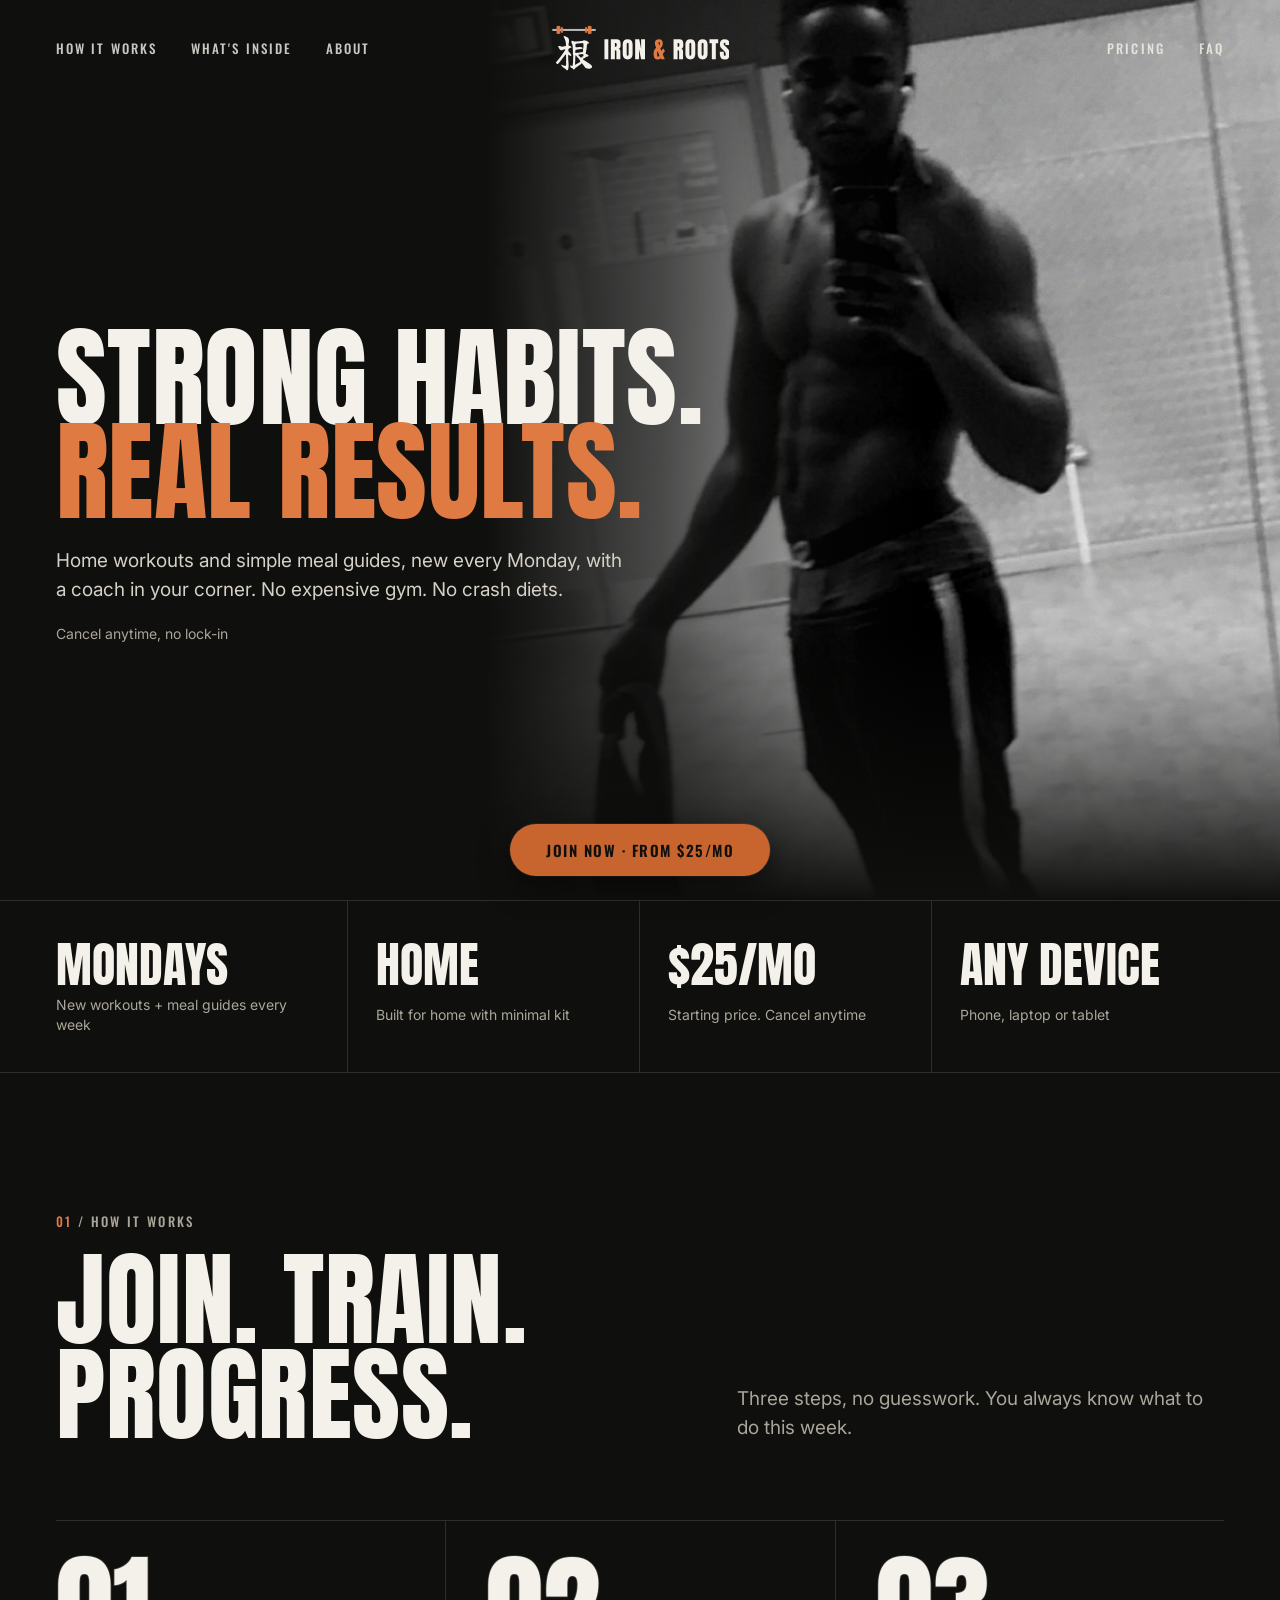
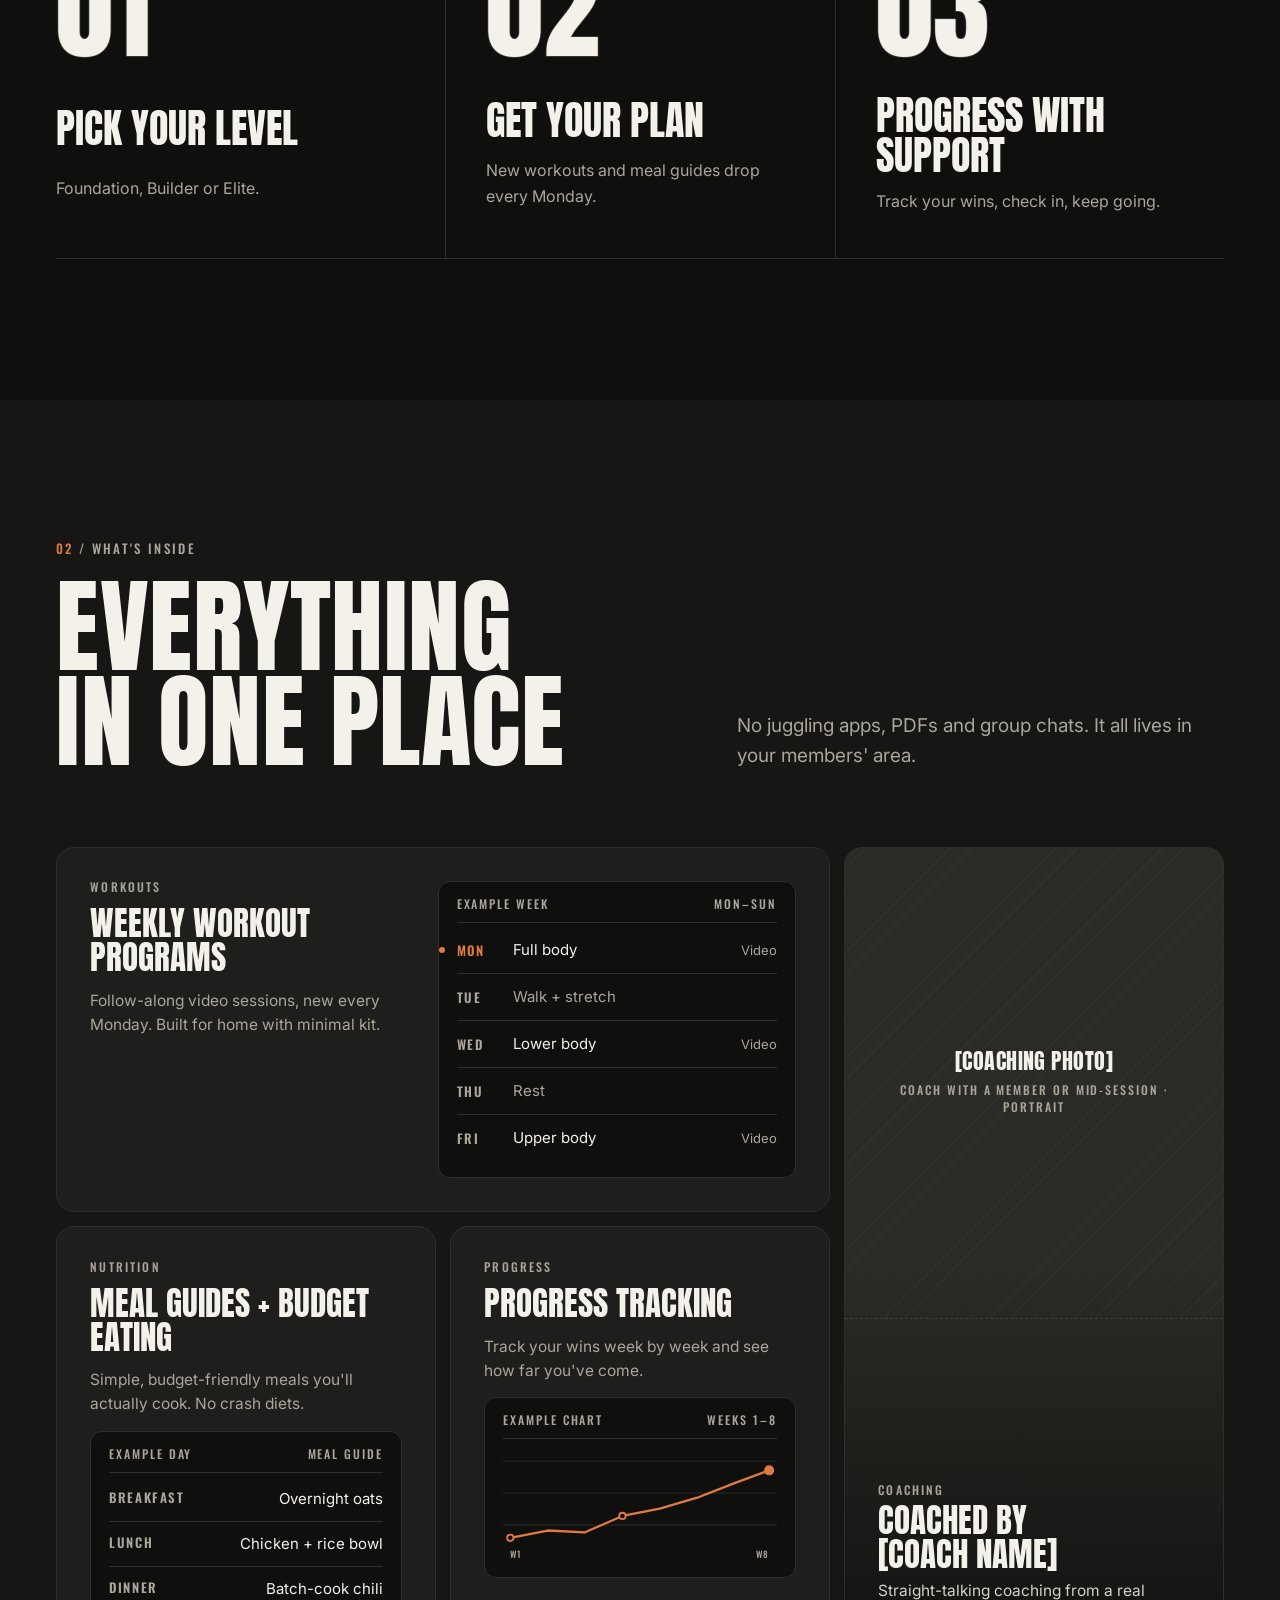
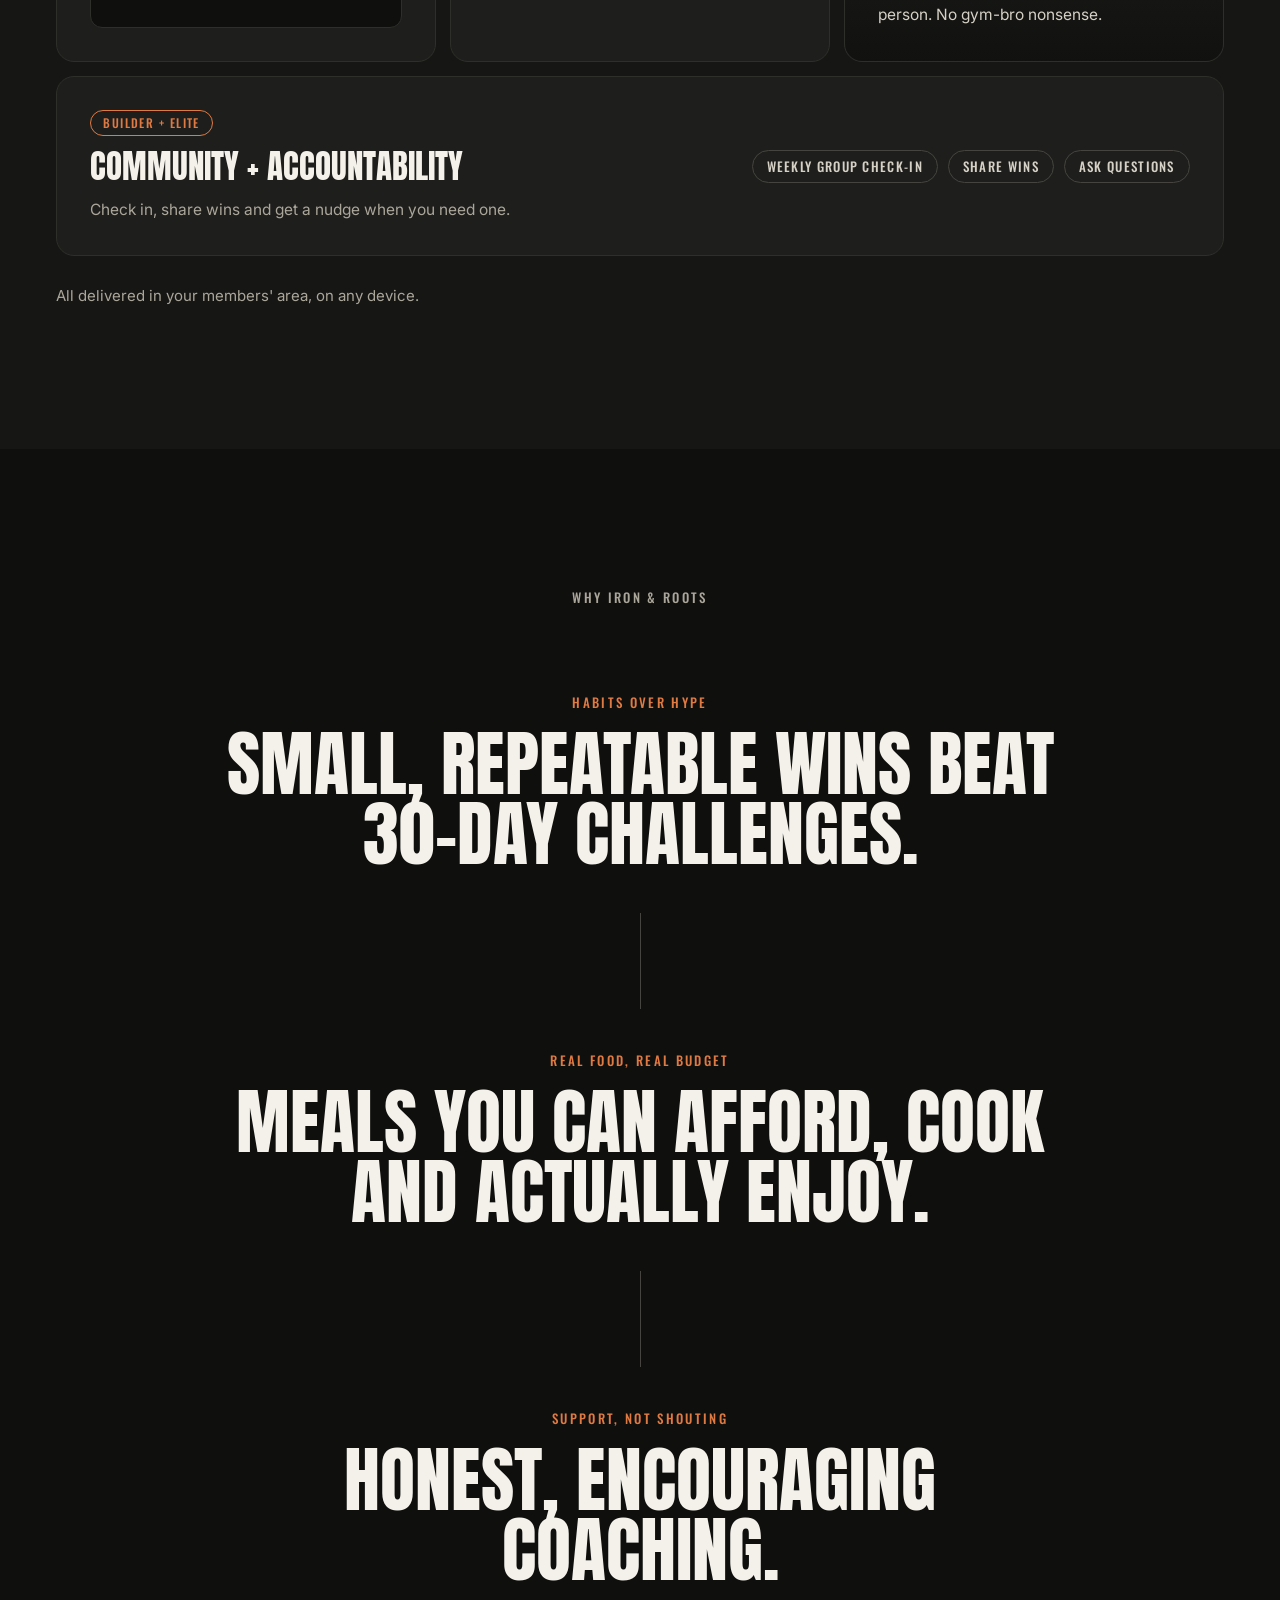
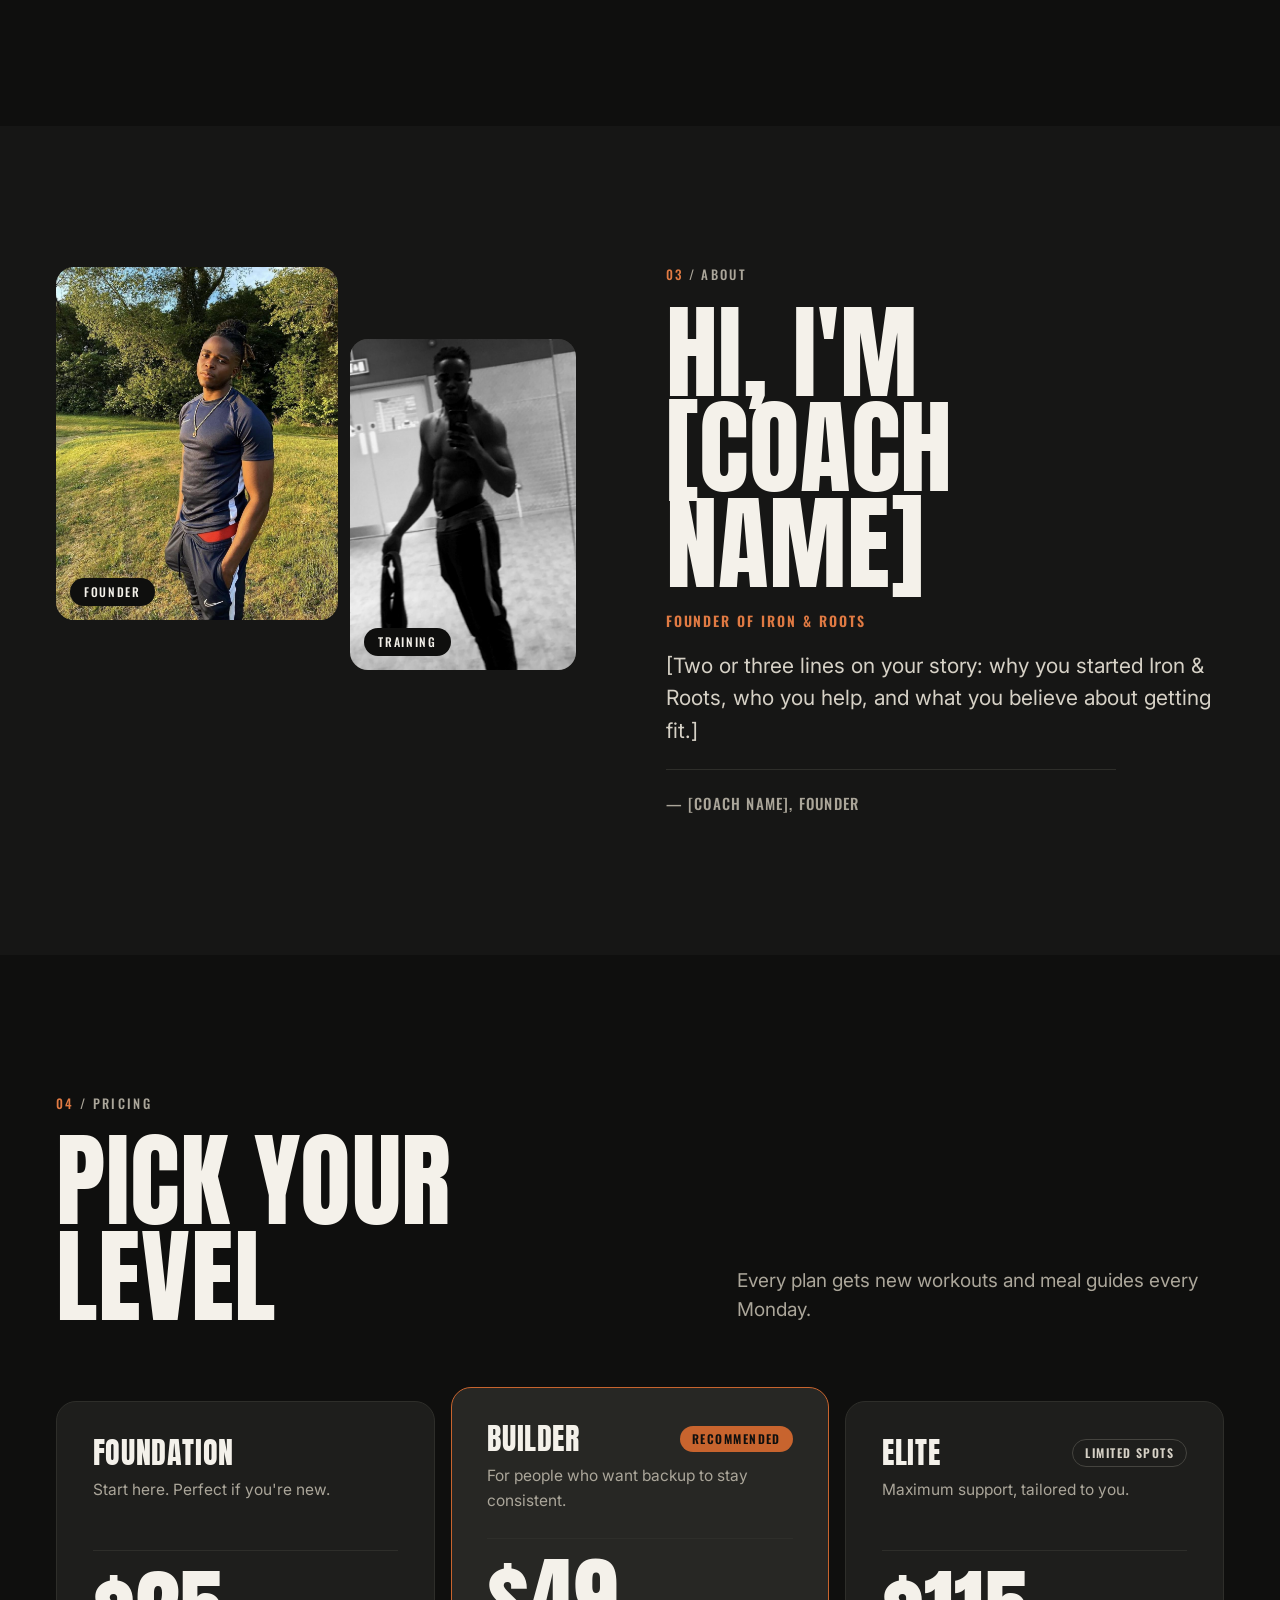
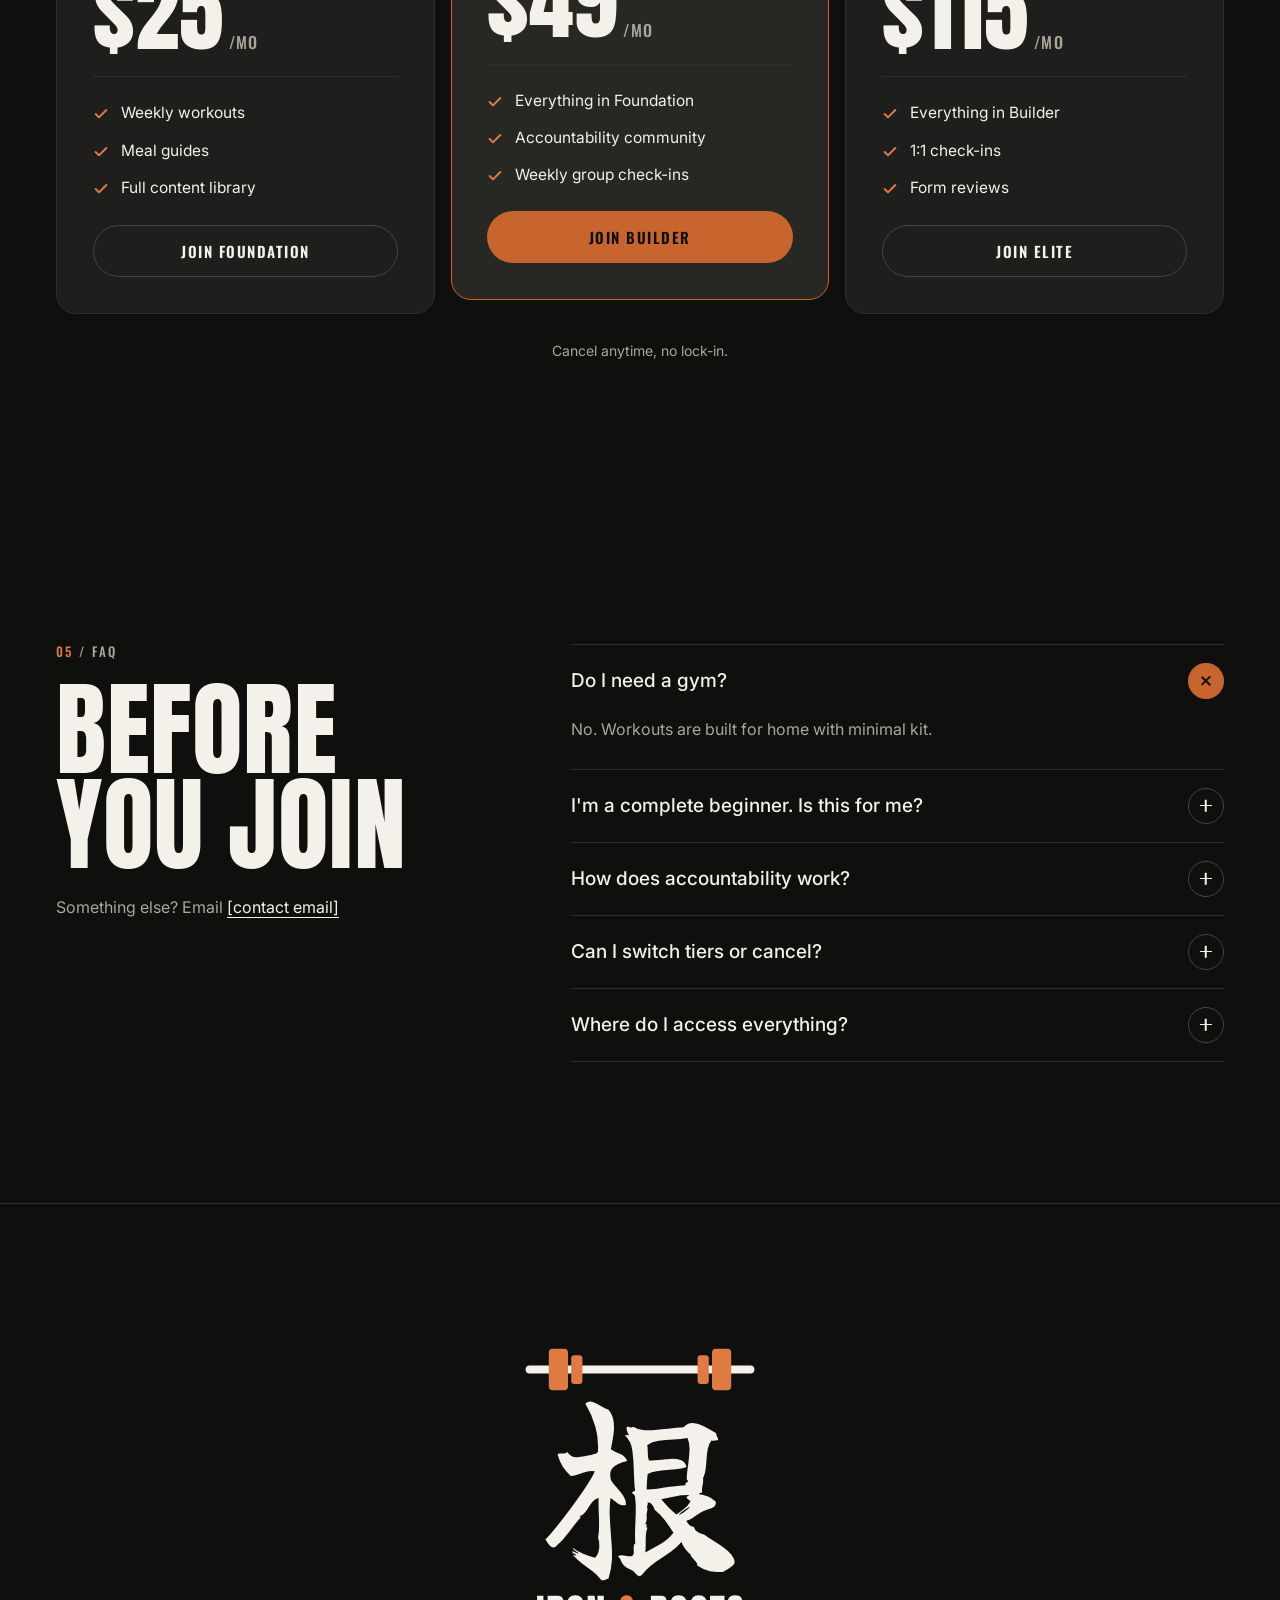
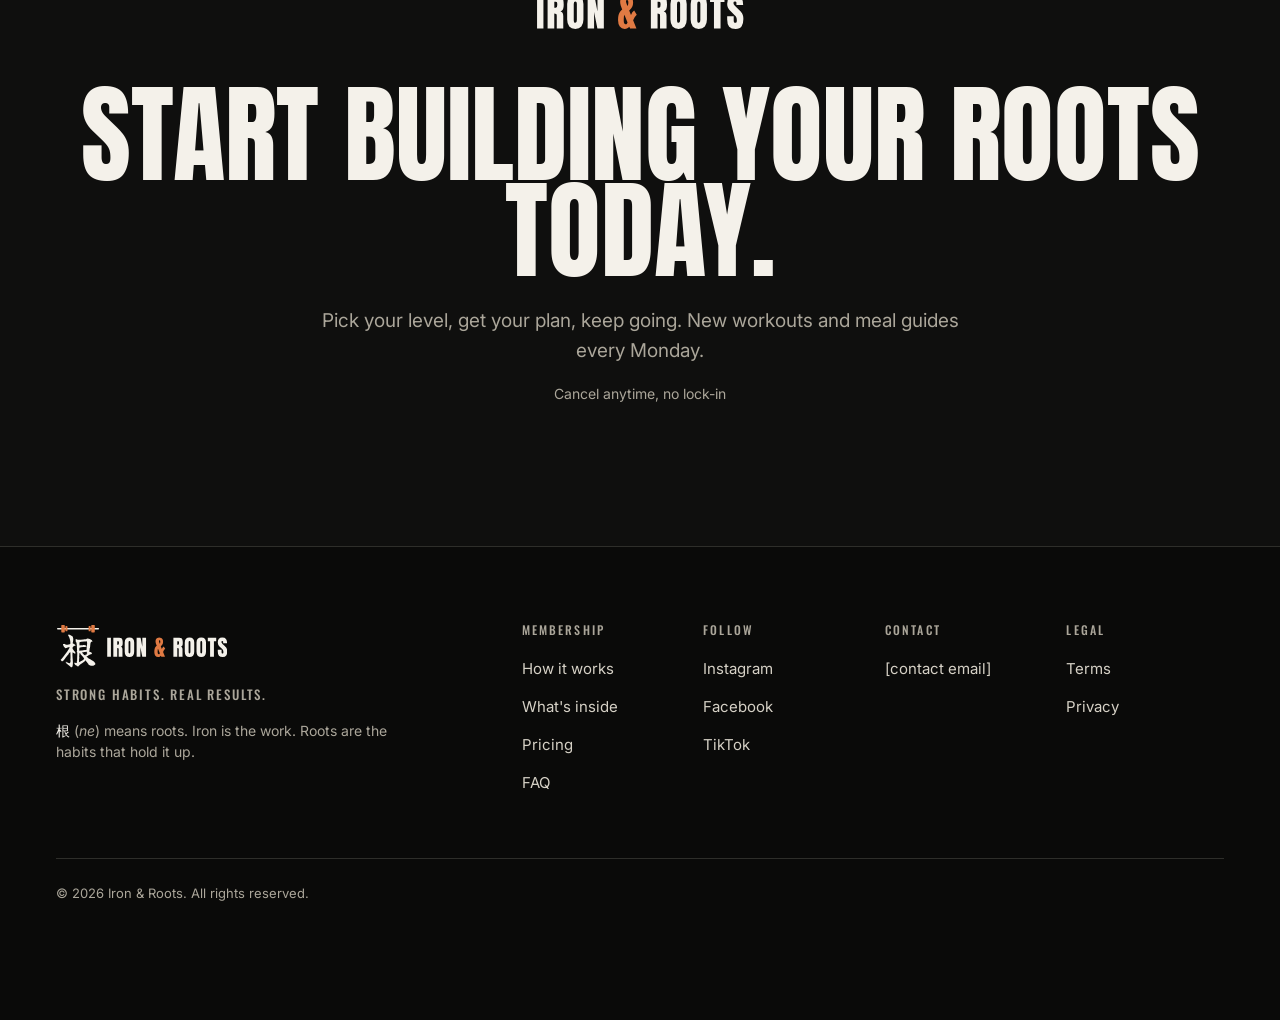
==== commit ff9e858c: "US audience fixes and honesty clean-up - US spelling (programs, chili) - Builder badge: Recommended " ====
--- a/index.html
+++ b/index.html
@@ -293,6 +293,8 @@
 .foot-grid{display:grid;gap:44px}
 .foot-brand{display:grid;gap:16px;align-content:start}
 .foot-brand img{height:44px;width:auto}
+.foot-brand .foot-ne{font:400 14px/1.5 var(--body);letter-spacing:0;text-transform:none;color:var(--muted);max-width:26em}
+.foot-brand .foot-ne span{color:var(--text)}
 .foot-brand p{font:500 13px var(--label);letter-spacing:.14em;text-transform:uppercase;color:var(--muted)}
 .foot-cols{display:grid;grid-template-columns:1fr 1fr;gap:36px 24px}
 .foot-cols h3{font:500 12px/1 var(--label);letter-spacing:.18em;text-transform:uppercase;color:var(--muted);margin-bottom:14px}
@@ -430,7 +432,7 @@
       <article class="tile t-week rv">
         <div class="tile-text">
           <span class="k">Workouts</span>
-          <h3>Weekly workout programmes</h3>
+          <h3>Weekly workout programs</h3>
           <p>Follow-along video sessions, new every Monday. Built for home with minimal kit.</p>
         </div>
         <div class="ui" aria-label="Example of a training week">
@@ -463,7 +465,7 @@
           <ul class="meals">
             <li><span>Breakfast</span><span>Overnight oats</span></li>
             <li><span>Lunch</span><span>Chicken + rice bowl</span></li>
-            <li><span>Dinner</span><span>Batch-cook chilli</span></li>
+            <li><span>Dinner</span><span>Batch-cook chili</span></li>
           </ul>
         </div>
       </article>
@@ -555,7 +557,7 @@
         <a class="btn btn-ghost" href="#checkout-foundation">Join Foundation</a>
       </article>
       <article class="plan pop rv rv-d1">
-        <div class="plan-top"><div class="plan-name"><h3>Builder</h3><span class="pill pill-rust">Most popular</span></div><p class="for">For people who want backup to stay consistent.</p></div>
+        <div class="plan-top"><div class="plan-name"><h3>Builder</h3><span class="pill pill-rust">Recommended</span></div><p class="for">For people who want backup to stay consistent.</p></div>
         <div class="price"><strong>$49</strong><span>/mo</span></div>
         <ul>
           <li><svg width="16" height="16" viewBox="0 0 24 24" fill="none" stroke="#E07A43" stroke-width="3" stroke-linecap="round" stroke-linejoin="round" aria-hidden="true"><path d="M4 12l5 5L20 6"/></svg>Everything in Foundation</li>
@@ -580,7 +582,8 @@
 </section>
 
 <!-- 6. RESULTS -->
-<section class="section results" id="results" aria-labelledby="results-title">
+<!-- Hidden until real member stories (with permission) are ready: remove the hidden attribute and renumber FAQ back to 06. -->
+<section class="section results" id="results" aria-labelledby="results-title" hidden>
   <div class="wrap">
     <div class="sec-head">
       <p class="eyebrow"><b>05</b> / Results</p>
@@ -606,7 +609,7 @@
 <section class="section" id="faq" aria-labelledby="faq-title">
   <div class="wrap faq-grid">
     <div class="faq-side">
-      <p class="eyebrow"><b>06</b> / FAQ</p>
+      <p class="eyebrow"><b>05</b> / FAQ</p>
       <h2 class="h2" id="faq-title">Before<br>you join</h2>
       <p>Something else? Email <a href="#contact">[contact email]</a></p>
     </div>
@@ -638,6 +641,7 @@
       <div class="foot-brand">
         <a class="logo" href="#top" aria-label="Iron &amp; Roots home"><img src="brand/logo-horizontal-dark.svg" alt="Iron &amp; Roots" width="584" height="150" loading="lazy"></a>
         <p>Strong habits. Real results.</p>
+        <p class="foot-ne"><span lang="ja">根</span> (<i>ne</i>) means roots. Iron is the work. Roots are the habits that hold it up.</p>
       </div>
       <div class="foot-cols">
         <div><h3>Membership</h3><a href="#how">How it works</a><a href="#inside">What's inside</a><a href="#pricing">Pricing</a><a href="#faq">FAQ</a></div>
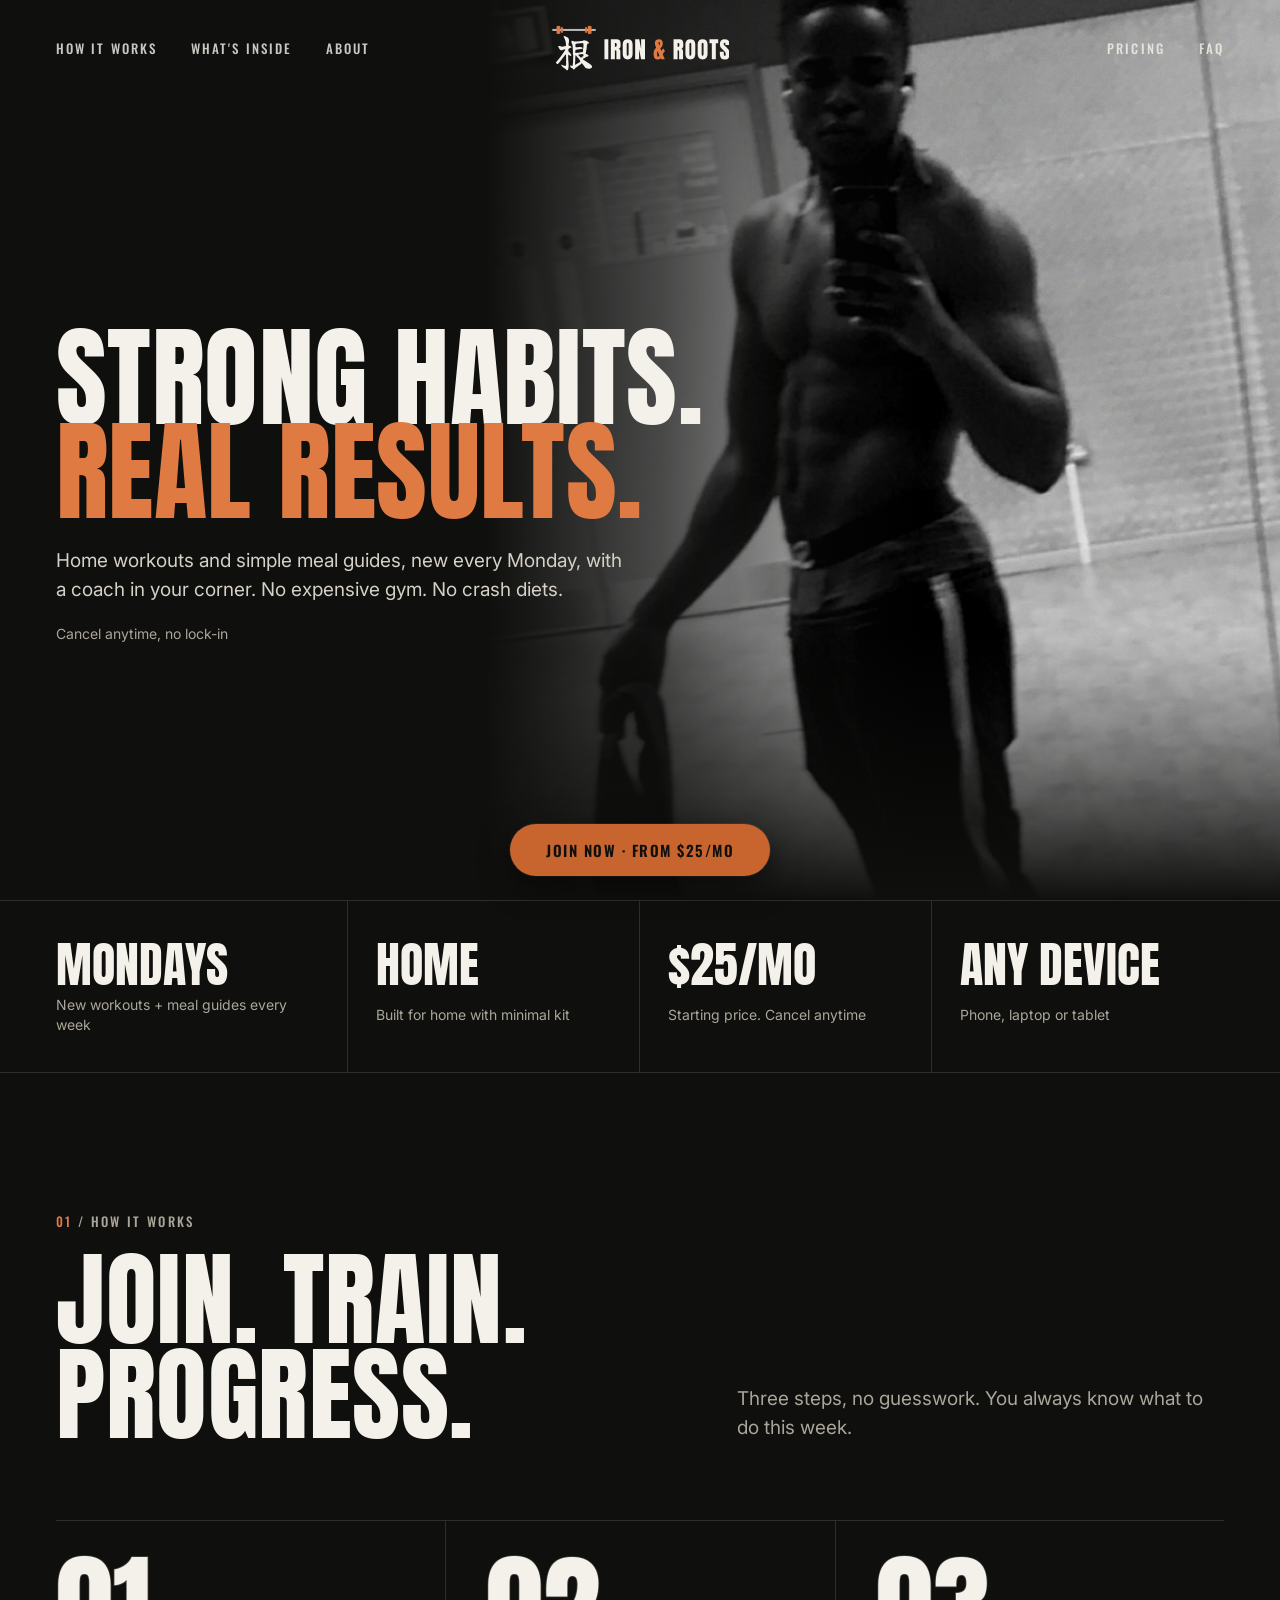
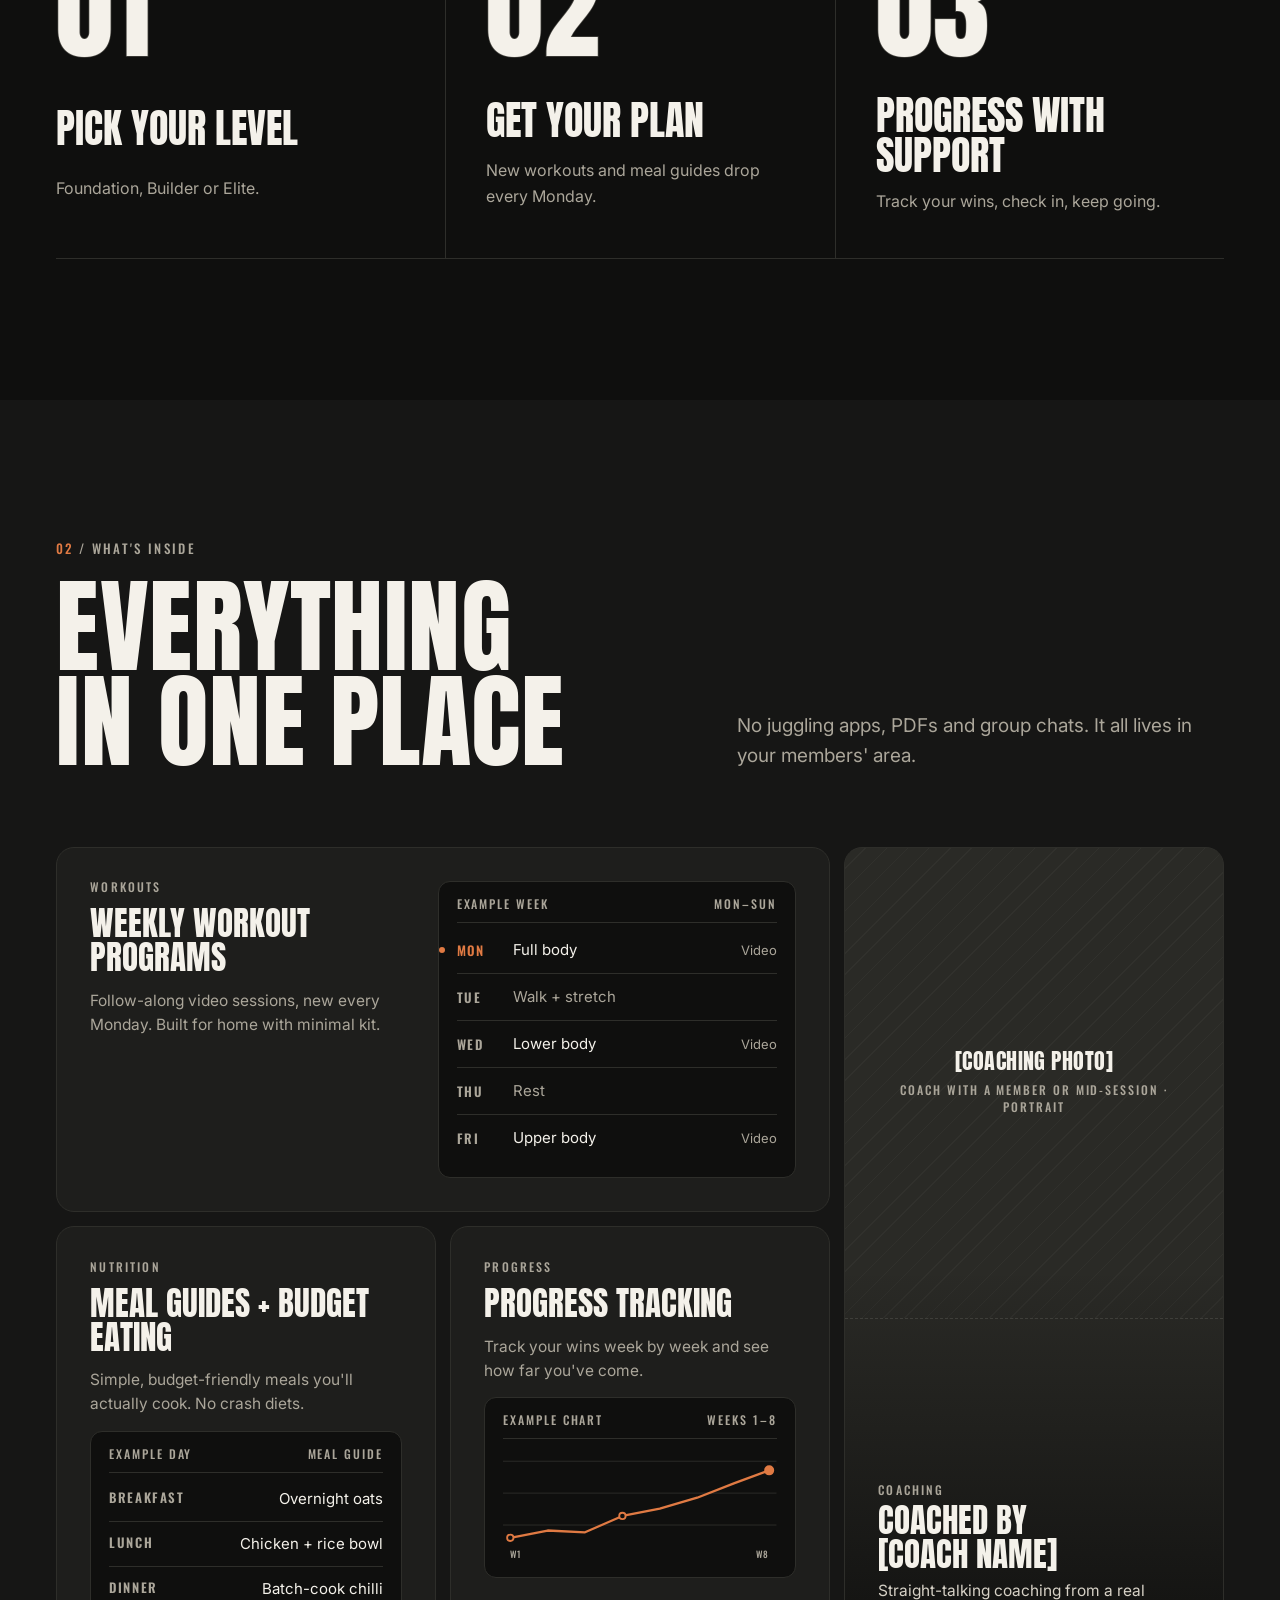
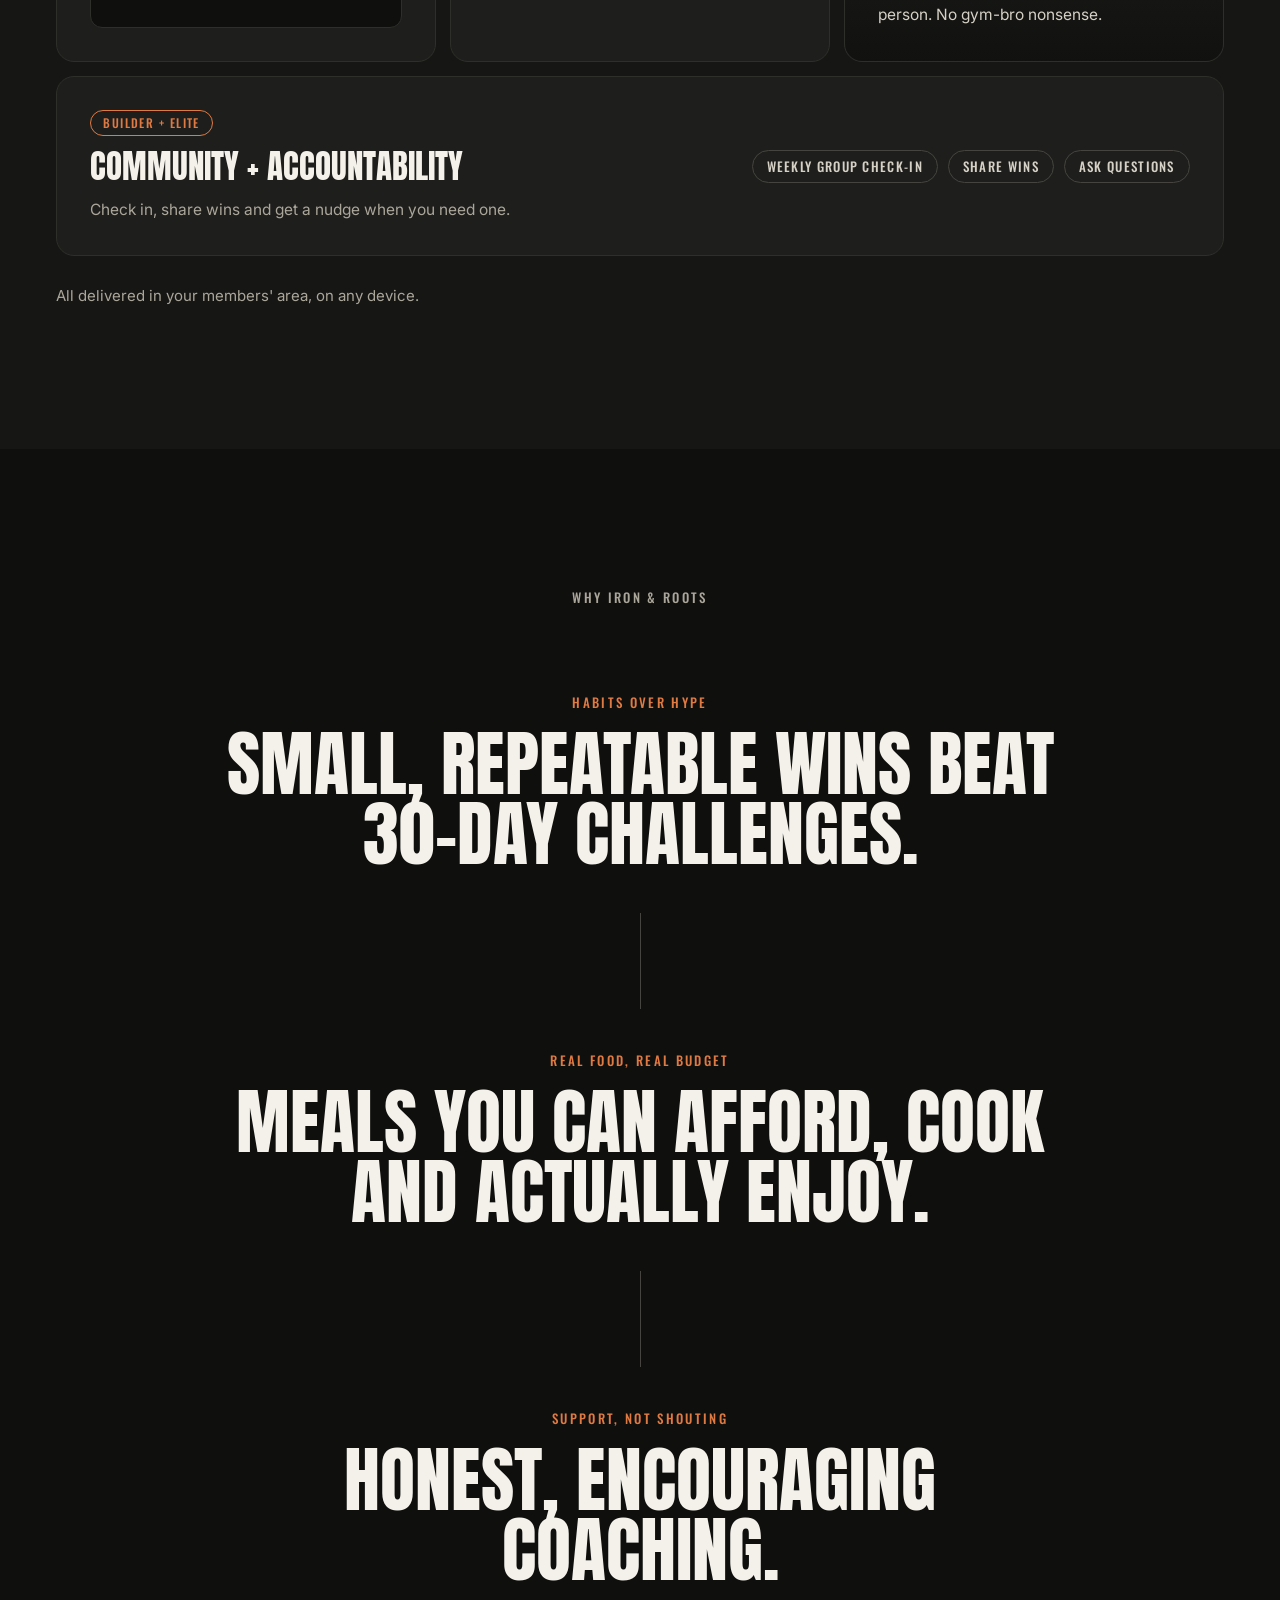
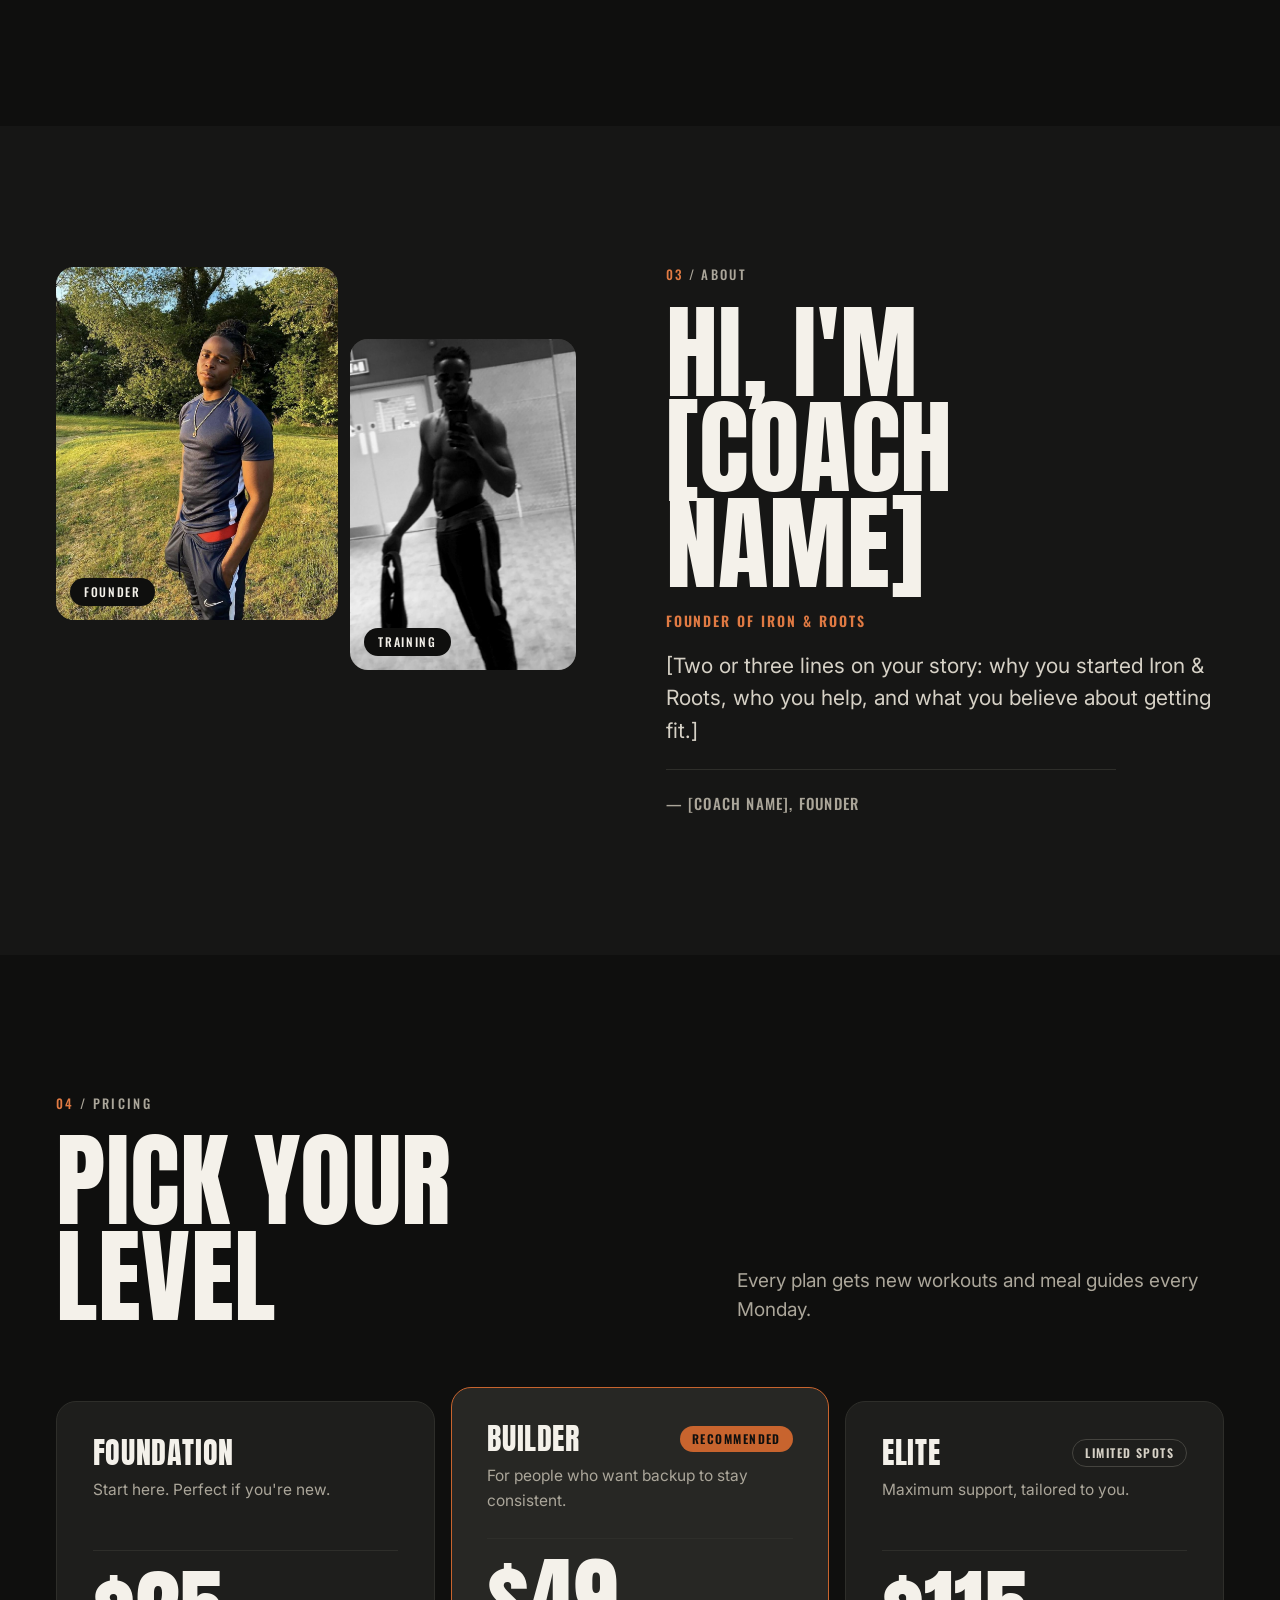
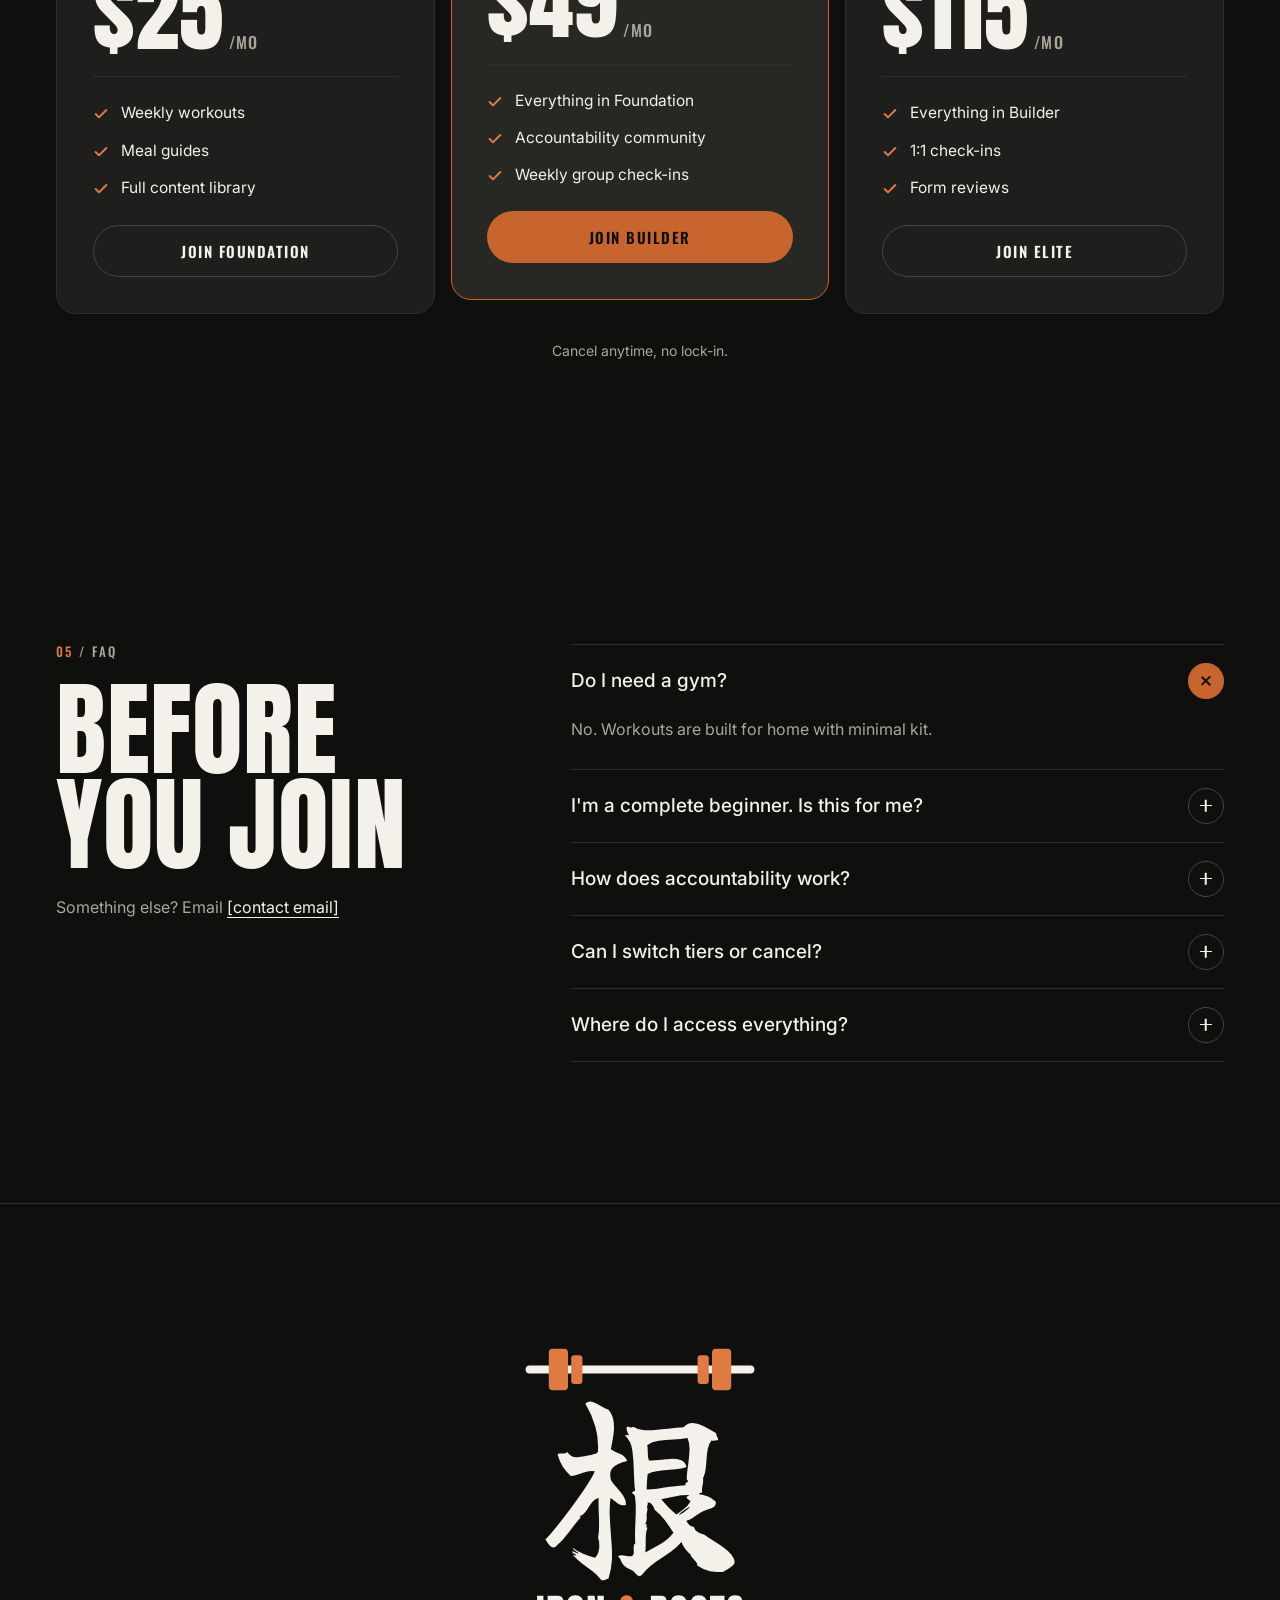
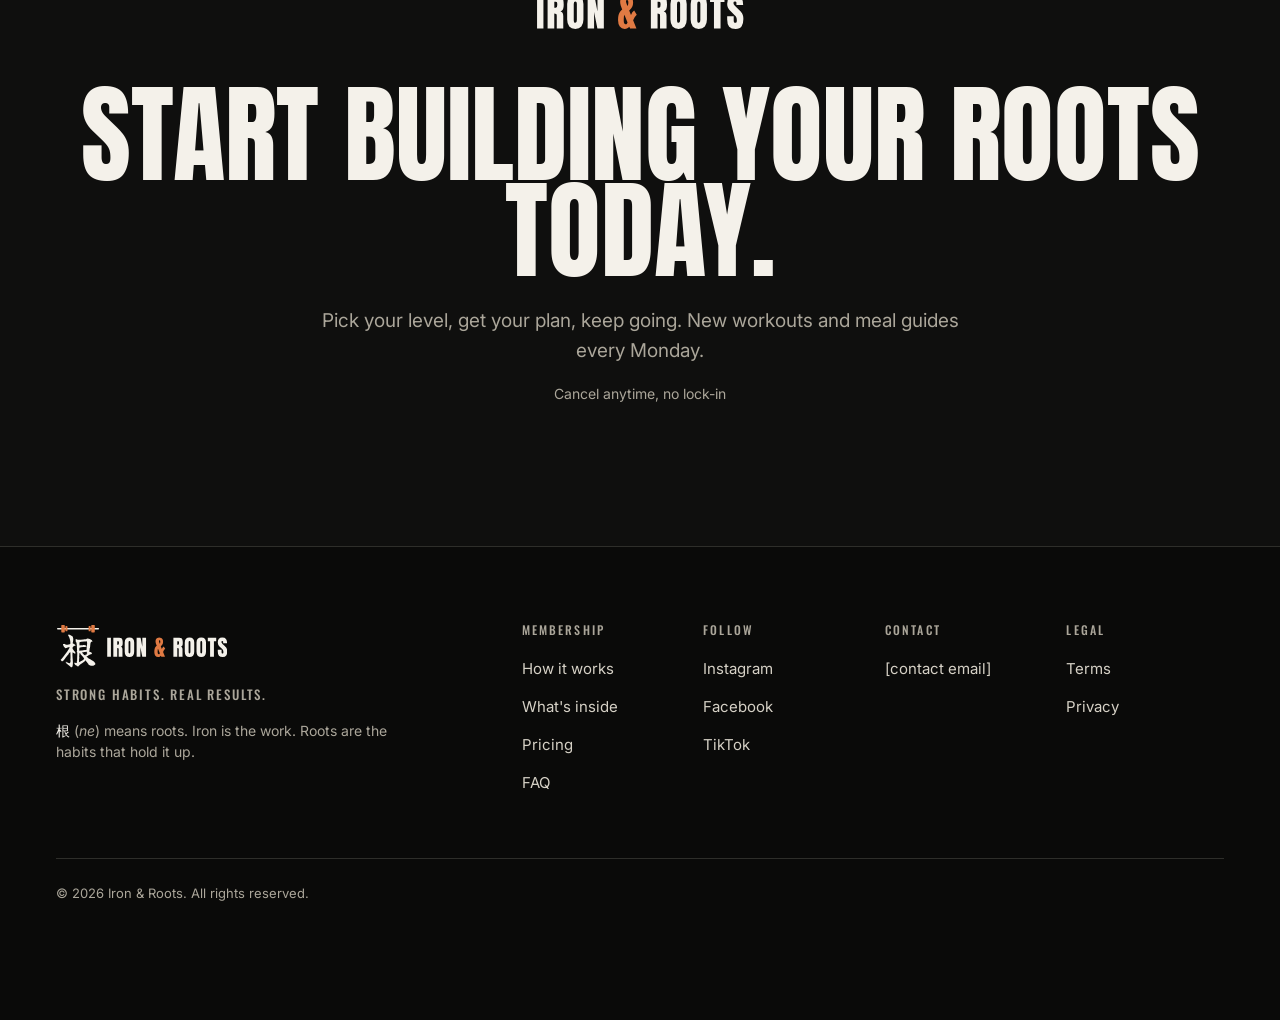
==== commit 2fe4d702: "Keep 'chilli' spelling in the example meal plan" ====
--- a/index.html
+++ b/index.html
@@ -465,7 +465,7 @@
           <ul class="meals">
             <li><span>Breakfast</span><span>Overnight oats</span></li>
             <li><span>Lunch</span><span>Chicken + rice bowl</span></li>
-            <li><span>Dinner</span><span>Batch-cook chili</span></li>
+            <li><span>Dinner</span><span>Batch-cook chilli</span></li>
           </ul>
         </div>
       </article>
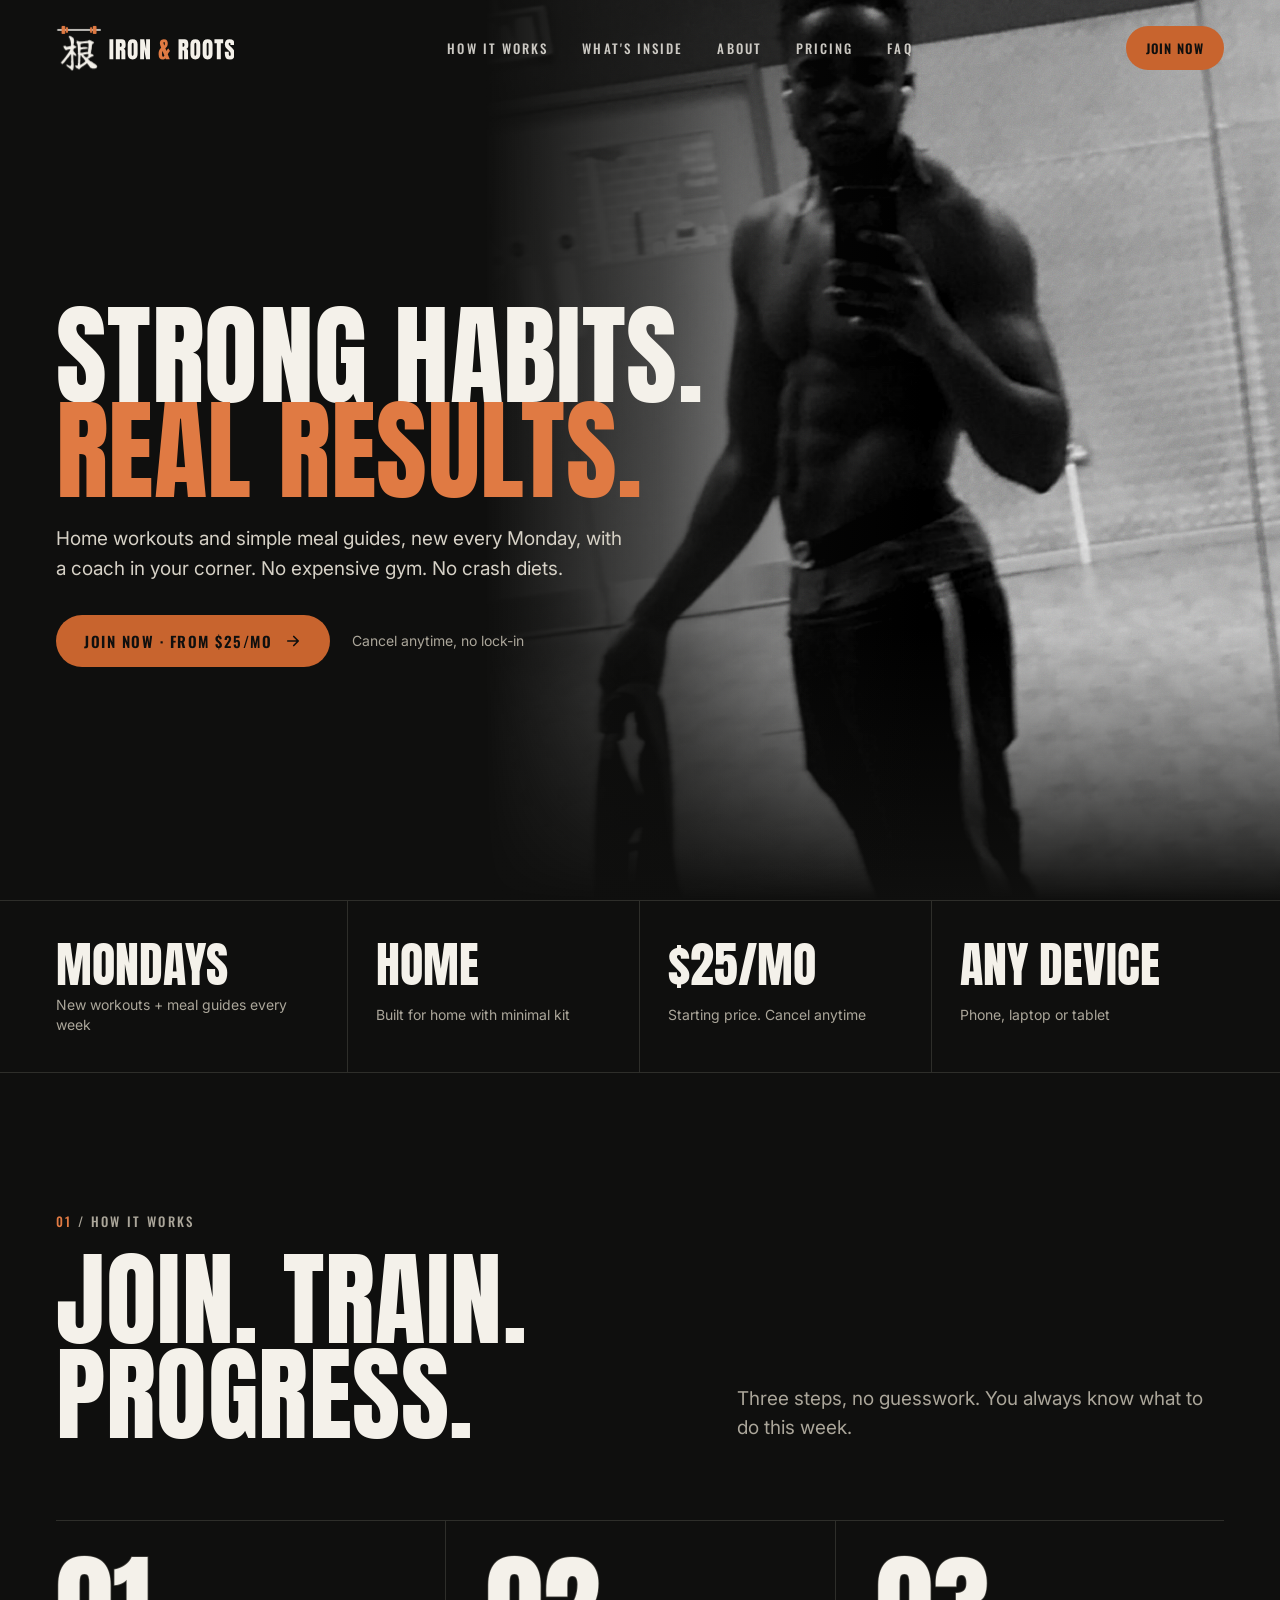
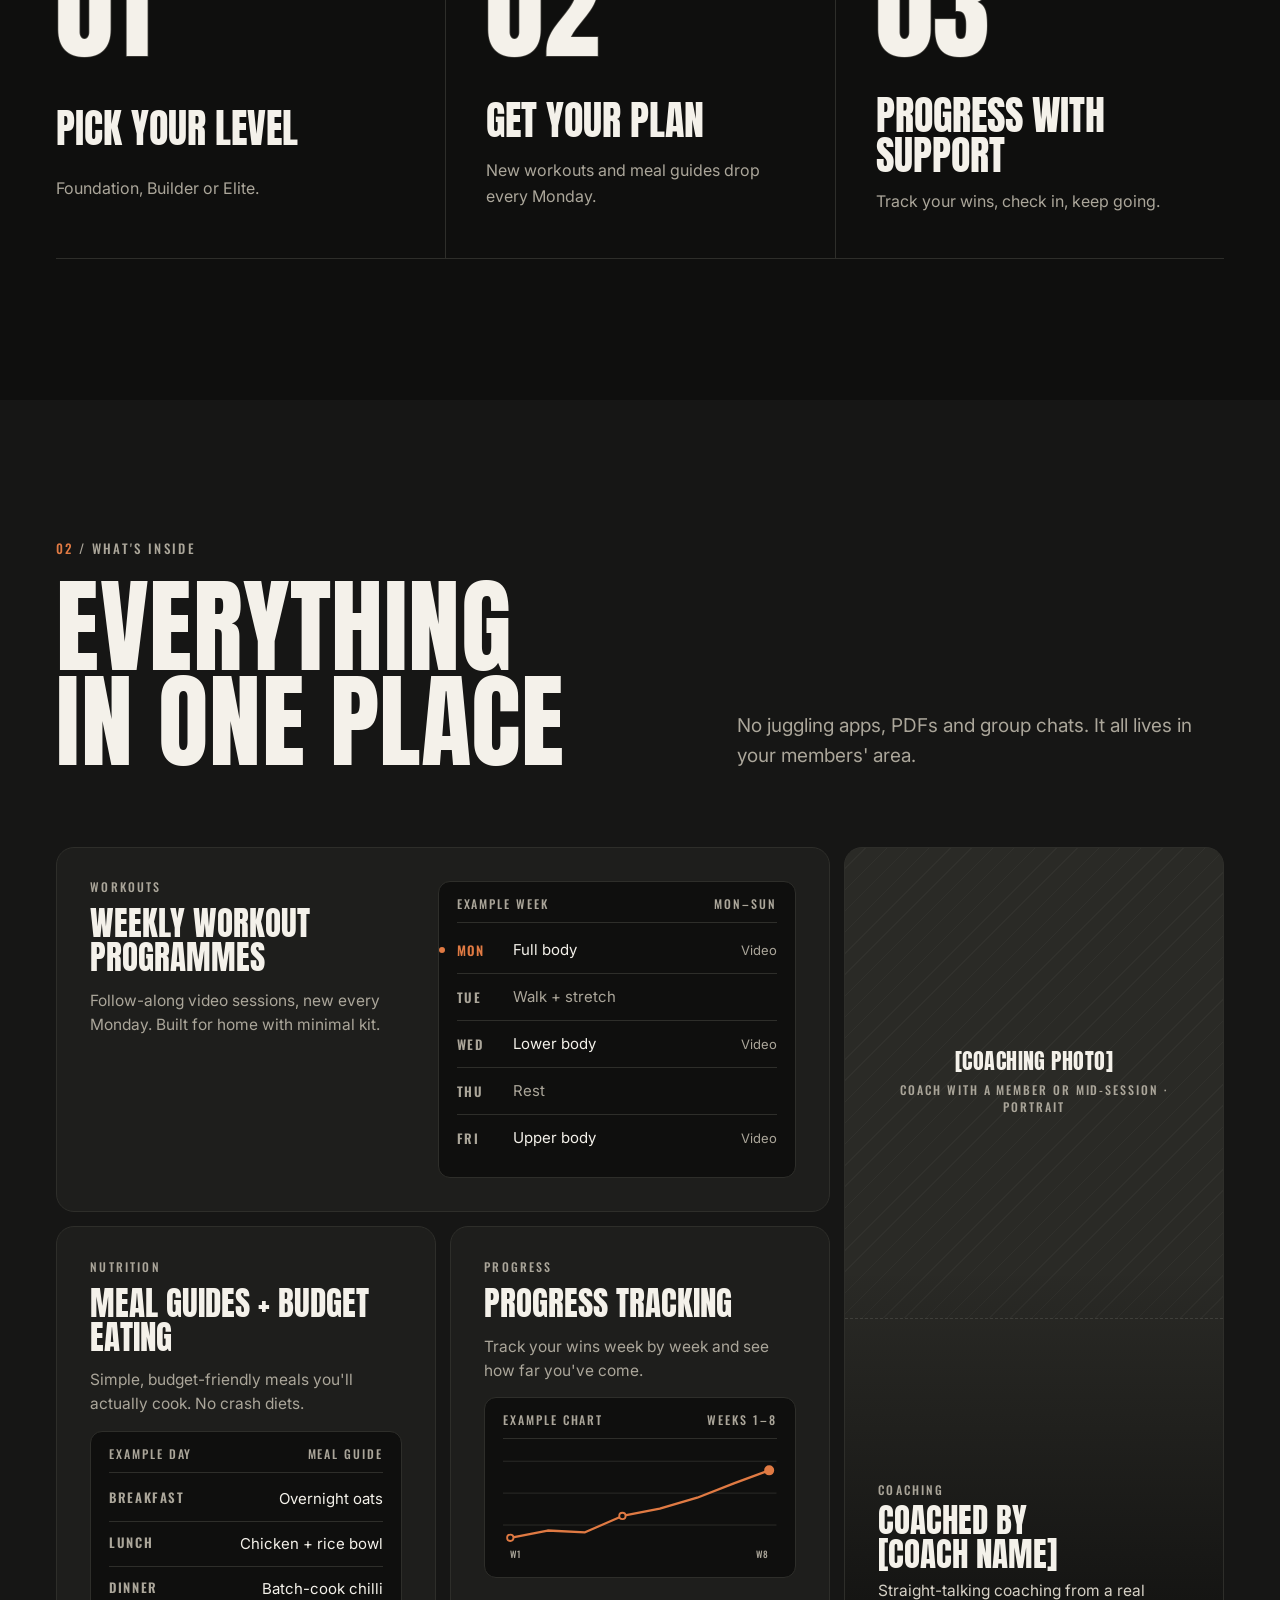
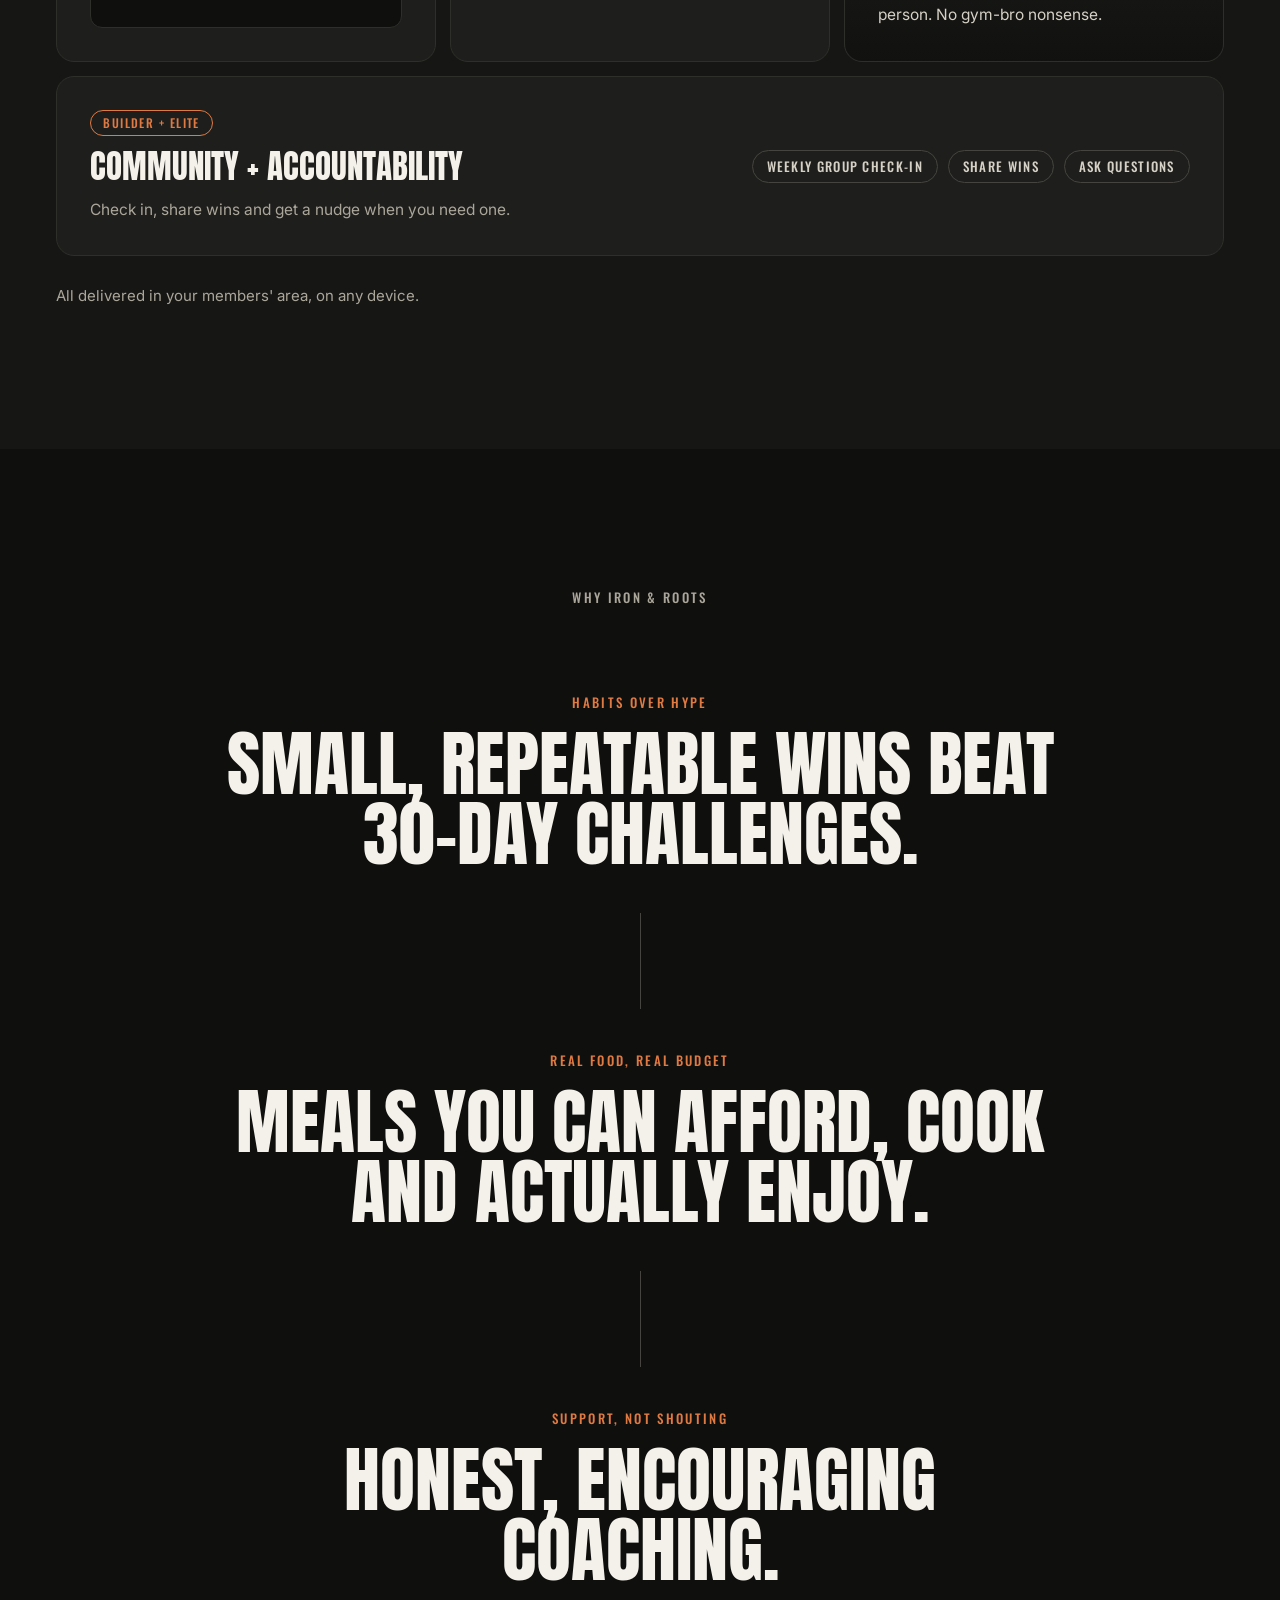
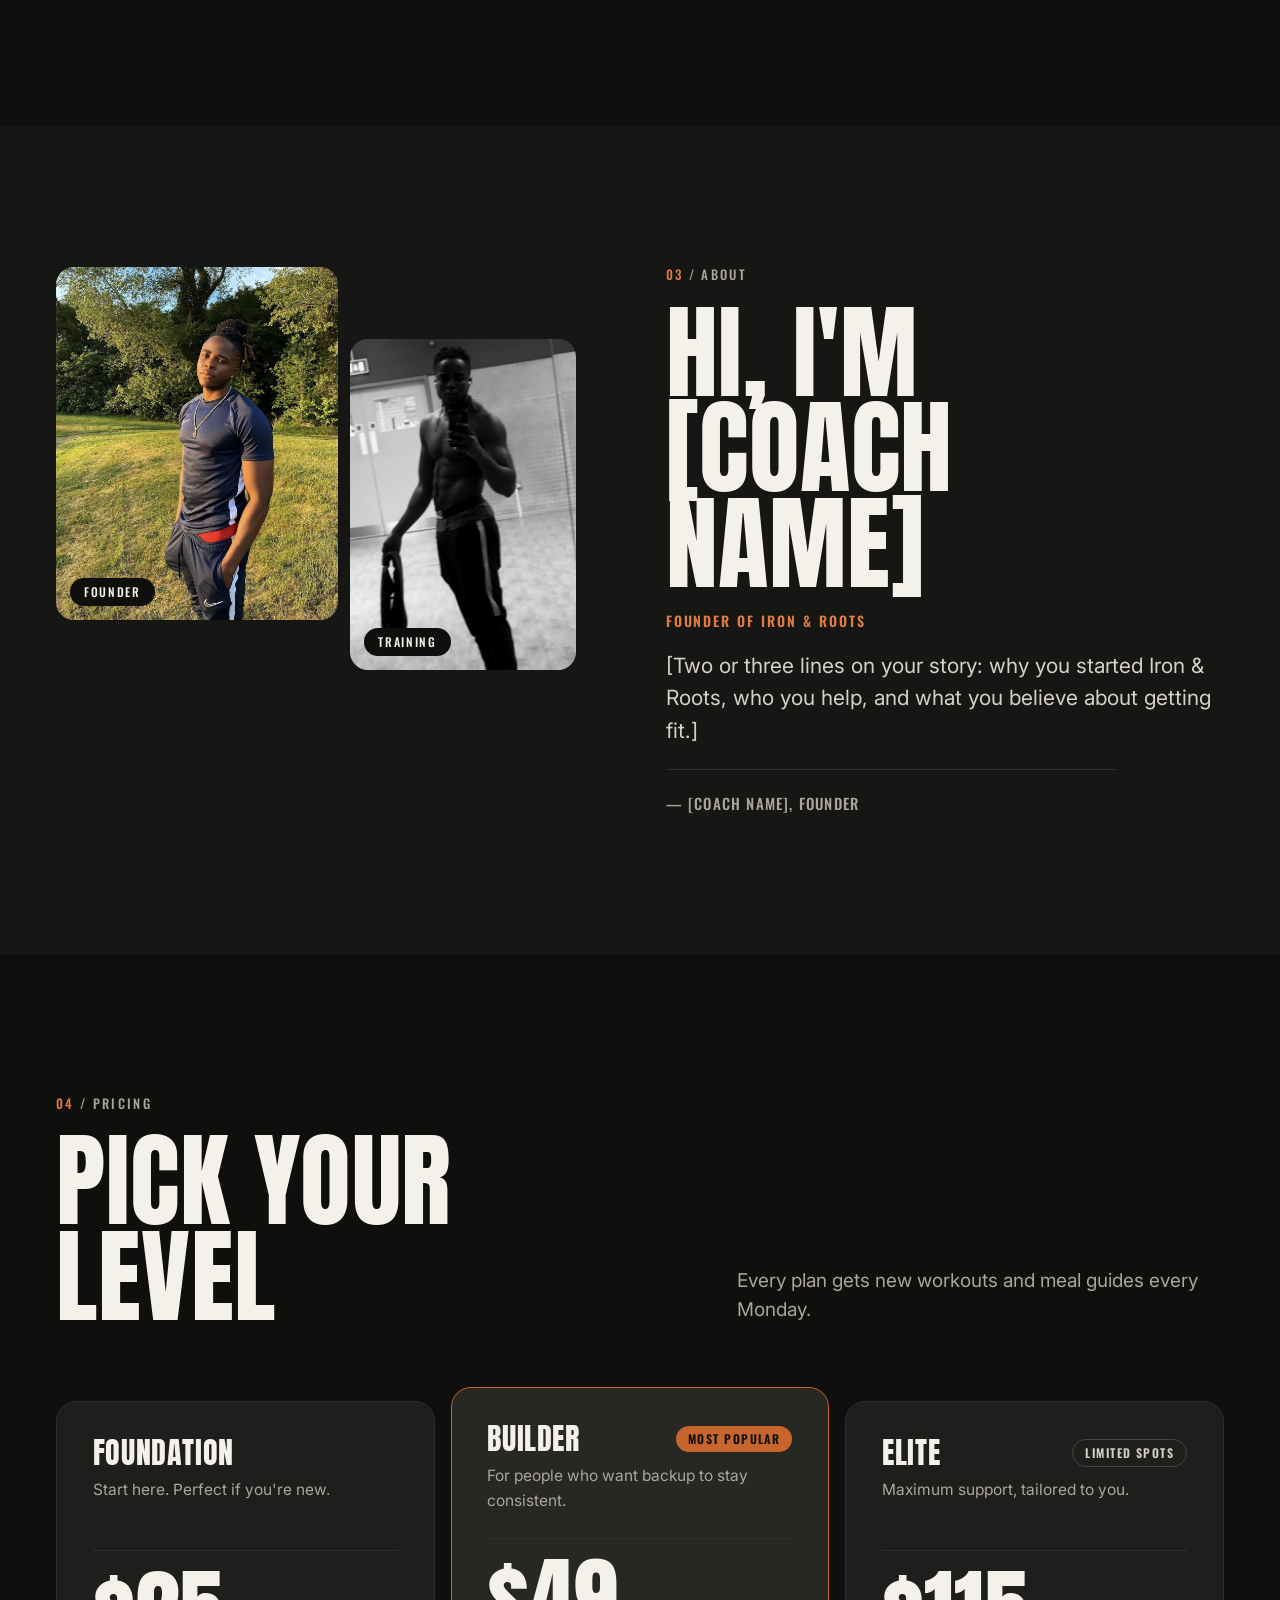
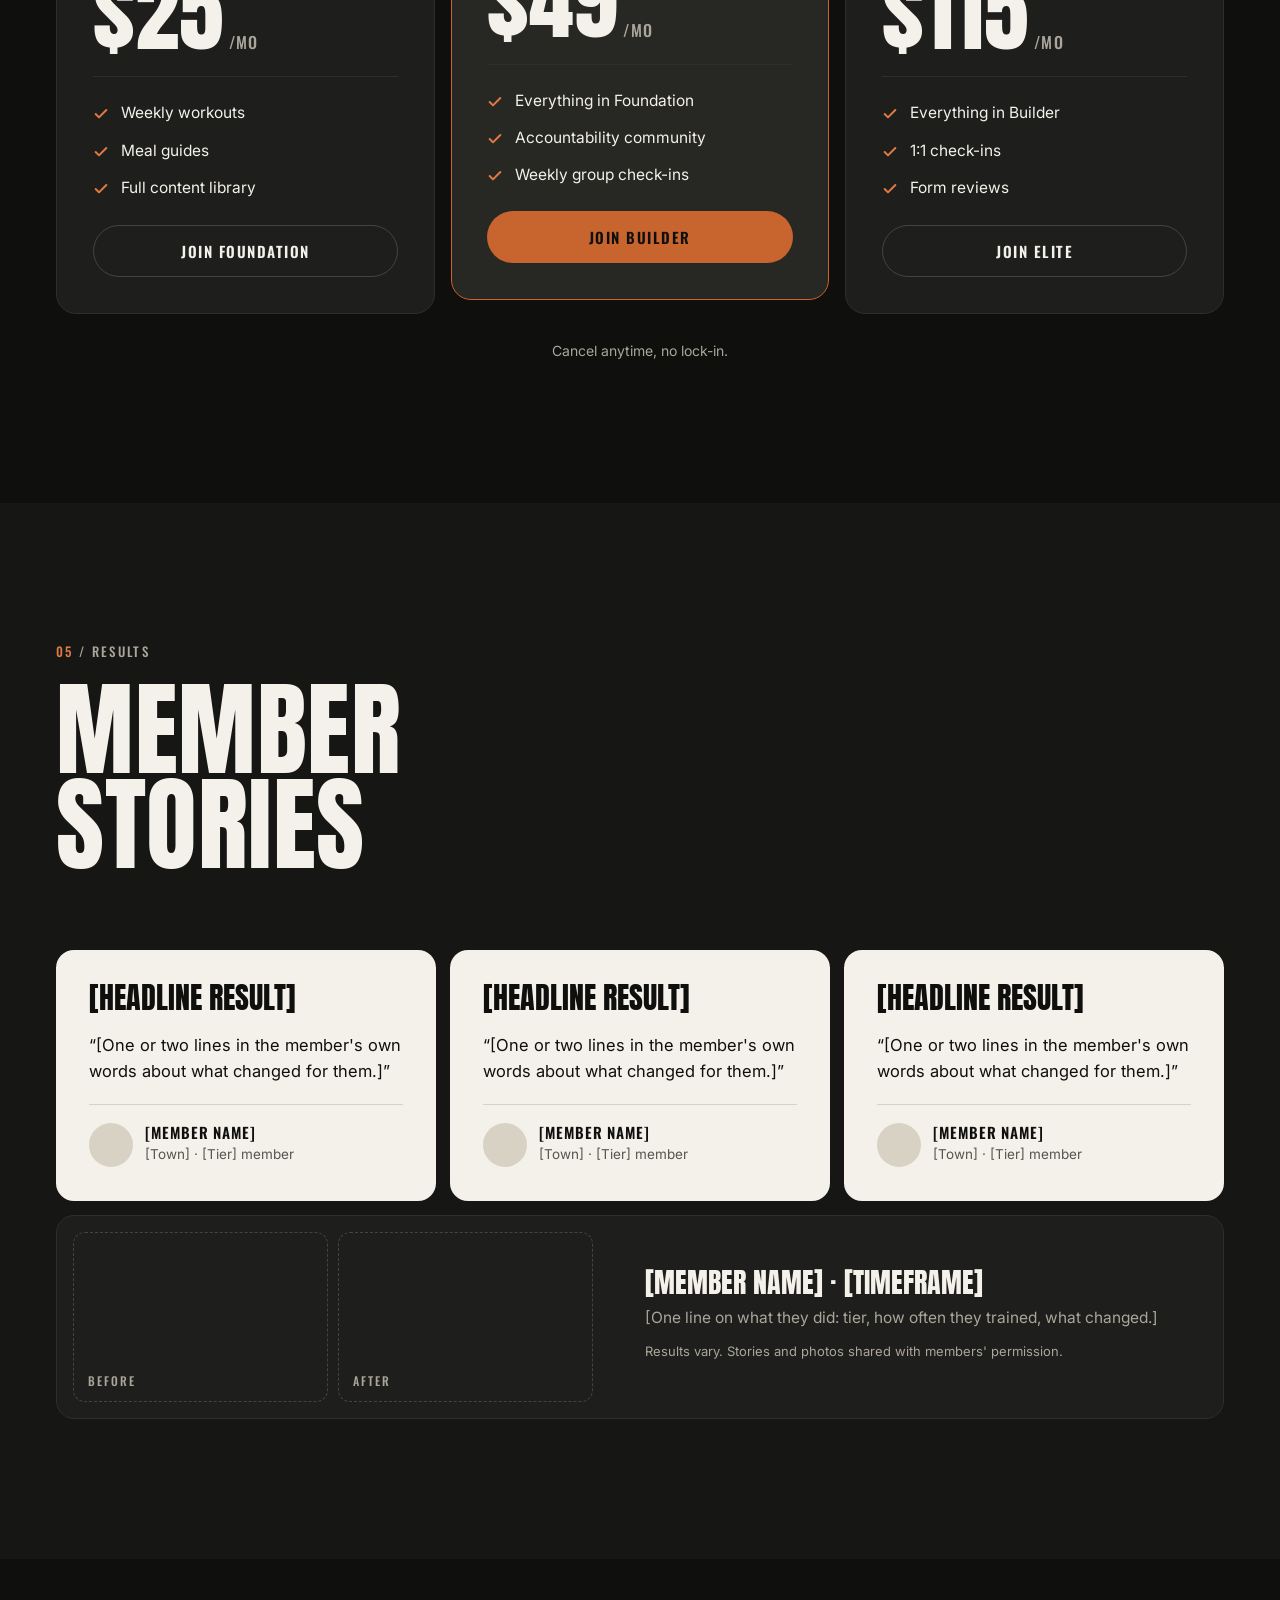
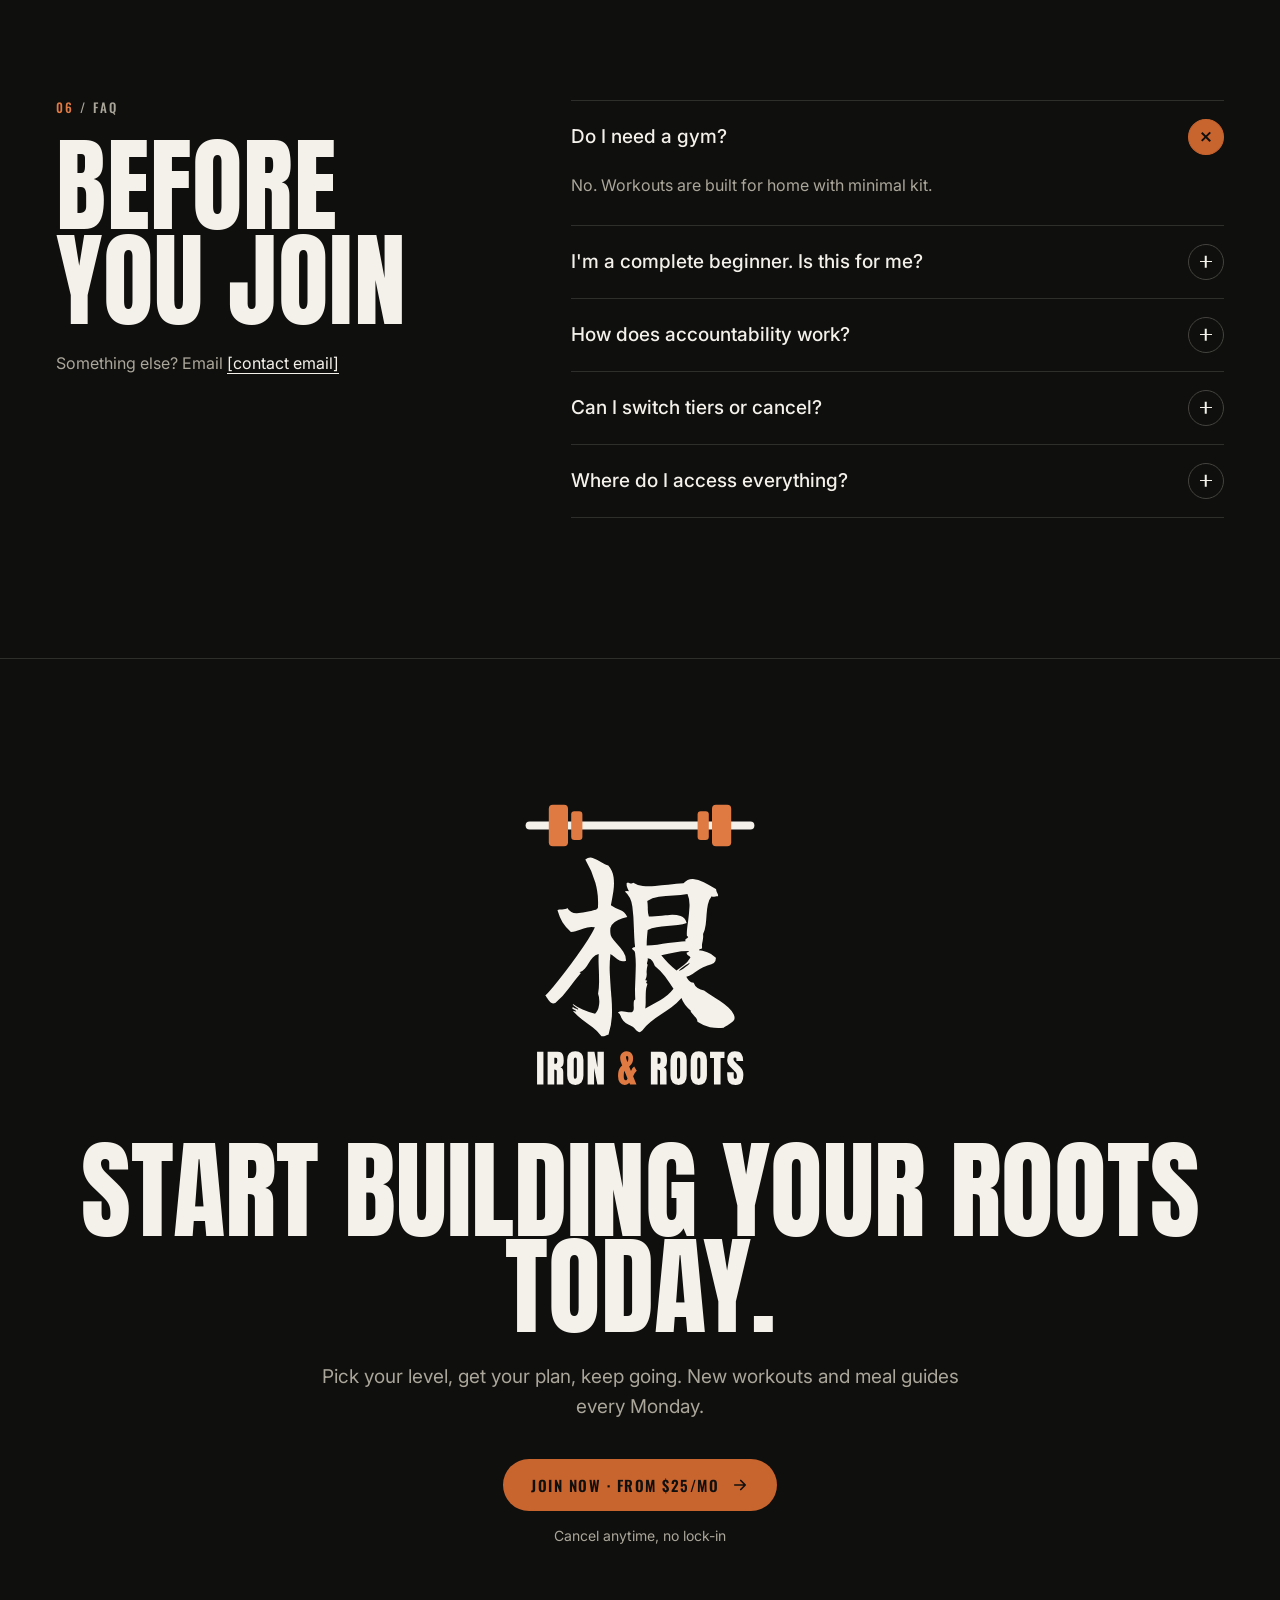
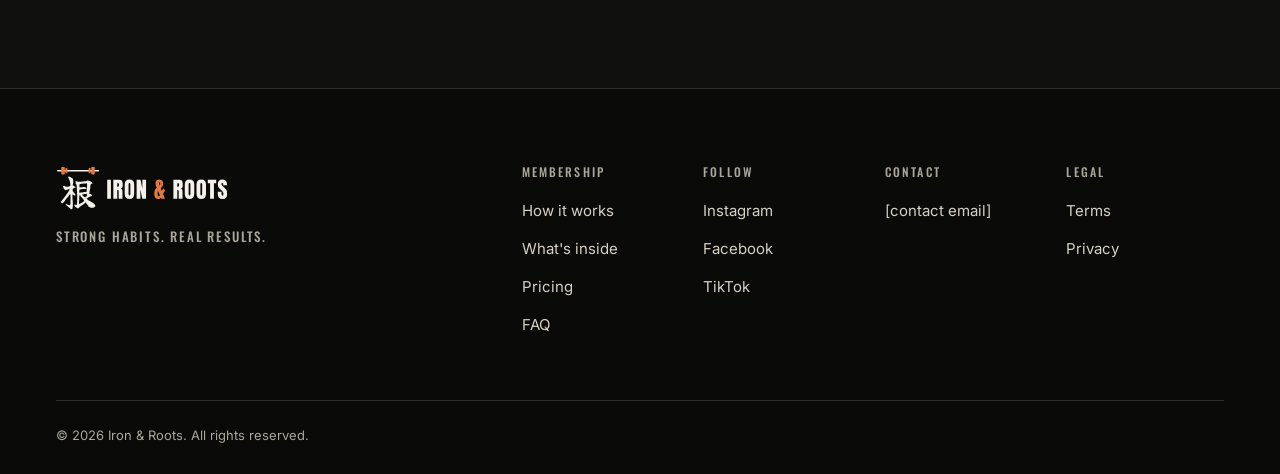
==== commit 9a828c7e: "Merge pull request #9 from kxngcxzz/og-tags-favicon Add share preview and favicon" ====
--- a/index.html
+++ b/index.html
@@ -6,6 +6,23 @@
 <title>Iron &amp; Roots — Online fitness membership</title>
 <meta name="description" content="Strong habits. Real results. Home workouts and budget meal guides, new every Monday. From $25/mo, cancel anytime.">
 <link rel="canonical" href="https://kxngcxzz.github.io/Iron-roots/">
+<link rel="icon" href="brand/favicon.svg" type="image/svg+xml">
+<link rel="icon" href="brand/favicon-32.png" sizes="32x32" type="image/png">
+<link rel="apple-touch-icon" href="brand/apple-touch-icon.png">
+<meta name="theme-color" content="#0F0F0E">
+<meta property="og:type" content="website">
+<meta property="og:site_name" content="Iron &amp; Roots">
+<meta property="og:title" content="Iron &amp; Roots: Strong habits. Real results.">
+<meta property="og:description" content="Home workouts and meal guides, new every Monday, with a coach in your corner. From $25/mo, cancel anytime.">
+<meta property="og:url" content="https://kxngcxzz.github.io/Iron-roots/">
+<meta property="og:image" content="https://kxngcxzz.github.io/Iron-roots/assets/og-image.jpg">
+<meta property="og:image:width" content="1200">
+<meta property="og:image:height" content="630">
+<meta property="og:image:alt" content="Iron &amp; Roots: Strong habits. Real results. From $25 a month.">
+<meta name="twitter:card" content="summary_large_image">
+<meta name="twitter:title" content="Iron &amp; Roots: Strong habits. Real results.">
+<meta name="twitter:description" content="Home workouts and meal guides, new every Monday, with a coach in your corner. From $25/mo, cancel anytime.">
+<meta name="twitter:image" content="https://kxngcxzz.github.io/Iron-roots/assets/og-image.jpg">
 <meta name="theme-color" content="#0F0F0E">
 <link rel="icon" href="brand/logo-mark-dark.svg" type="image/svg+xml">
 <link rel="preload" as="image" href="assets/coach-gym.jpg" fetchpriority="high">
@@ -72,9 +89,7 @@
 
 /* ---------- Header ---------- */
 .site-header{position:absolute;inset:0 0 auto;z-index:20}
-.site-header .wrap{display:grid;grid-template-columns:1fr auto 1fr;align-items:center;gap:24px;height:76px}
-.site-header .logo{grid-column:2}
-.nav-r{justify-content:flex-end}
+.site-header .wrap{display:flex;align-items:center;justify-content:space-between;gap:24px;height:76px}
 .logo{display:block;flex:none;line-height:0}
 .logo img{height:38px;width:auto}
 .nav{display:flex;align-items:center;gap:34px}
@@ -98,8 +113,7 @@
 .hero h1 span{display:block}
 .hero h1 .accent{color:var(--rust-light)}
 .hero .lede{color:#D6D1C6;max-width:30em}
-.hero-note{margin-top:18px}
-.final .hero-note{text-align:center}
+.hero-cta{display:flex;flex-wrap:wrap;align-items:center;gap:14px 22px;margin-top:32px}
 @media (min-width:900px){
   .hero{align-items:center}
   .hero-media{left:38%}
@@ -287,14 +301,13 @@
 .final-mark{width:clamp(170px,20vw,240px);height:auto;margin:0 auto clamp(36px,4vw,52px)}
 .final h2{font:400 clamp(46px,8.4vw,120px)/.9 var(--display);text-transform:uppercase;max-width:11em;margin:0 auto}
 .final .lede{margin:26px auto 0;text-align:center}
+.final .hero-cta{justify-content:center;flex-direction:column;margin-top:38px}
 
 /* ---------- Footer ---------- */
 .footer{background:#0A0A09;border-top:1px solid var(--line);padding:clamp(56px,6vw,80px) 0 28px}
 .foot-grid{display:grid;gap:44px}
 .foot-brand{display:grid;gap:16px;align-content:start}
 .foot-brand img{height:44px;width:auto}
-.foot-brand .foot-ne{font:400 14px/1.5 var(--body);letter-spacing:0;text-transform:none;color:var(--muted);max-width:26em}
-.foot-brand .foot-ne span{color:var(--text)}
 .foot-brand p{font:500 13px var(--label);letter-spacing:.14em;text-transform:uppercase;color:var(--muted)}
 .foot-cols{display:grid;grid-template-columns:1fr 1fr;gap:36px 24px}
 .foot-cols h3{font:500 12px/1 var(--label);letter-spacing:.18em;text-transform:uppercase;color:var(--muted);margin-bottom:14px}
@@ -304,13 +317,9 @@
 @media (min-width:900px){.foot-grid{grid-template-columns:1.2fr 2fr}.foot-cols{grid-template-columns:repeat(4,1fr)}}
 .sticky-spacer{height:88px}
 
-/* ---------- Sticky join (all sizes) ---------- */
+/* ---------- Sticky join (phones) ---------- */
 .sticky{position:fixed;left:0;right:0;bottom:0;z-index:50;padding:12px 16px calc(12px + env(safe-area-inset-bottom));background:rgba(15,15,14,.96);border-top:1px solid var(--line)}
 .sticky .btn{width:100%}
-@media (min-width:900px){
-  .sticky{left:50%;right:auto;bottom:24px;transform:translateX(-50%);padding:0;background:none;border:0}
-  .sticky .btn{width:auto;padding-left:36px;padding-right:36px;box-shadow:0 10px 30px rgba(0,0,0,.55),0 0 0 1px rgba(244,241,234,.08)}
-}
 
 /* ---------- Motion (only when JS + motion allowed) ---------- */
 @media (prefers-reduced-motion:no-preference){
@@ -357,20 +366,17 @@
 
 <header class="site-header">
   <div class="wrap">
+    <a class="logo" href="#top" aria-label="Iron &amp; Roots home"><svg class="logo-svg" xmlns="http://www.w3.org/2000/svg" viewBox="0 0 582 150" aria-hidden="true" focusable="false"><g class="lift"><path d="M6 16H144" stroke="#F4F1EA" stroke-width="5" stroke-linecap="round"/><g fill="#E07A43"><rect x="18" y="3" width="12" height="26" rx="2.5"/><rect x="32" y="7" width="7" height="18" rx="2"/><rect x="120" y="3" width="12" height="26" rx="2.5"/><rect x="111" y="7" width="7" height="18" rx="2"/></g></g><path fill="#F4F1EA" transform="matrix(0.125 0 0 -0.125 13.3 139.25)" d="M963 39Q972 18 959.0 6.5Q946 -5 930 -14Q925 -17 920.5 -19.5Q916 -22 912 -25Q877 -29 843.5 -22.5Q810 -16 781 4Q781 15 773.5 24.0Q766 33 759 41Q753 47 749.5 51.5Q746 56 748 60Q732 71 719.0 89.0Q706 107 701 123Q679 97 651.0 77.5Q623 58 594 38Q569 22 546.0 3.5Q523 -15 505 -39Q493 -51 485.0 -46.0Q477 -41 470 -33Q467 -30 464.5 -27.0Q462 -24 459 -22Q449 -14 435.0 -9.0Q421 -4 410 9Q400 22 397.0 33.5Q394 45 383 51Q393 57 402.0 56.5Q411 56 421 54Q428 53 435.5 52.0Q443 51 452 52Q461 56 462.0 66.0Q463 76 462 86Q462 96 462.5 104.5Q463 113 470 116Q468 151 469.0 178.5Q470 206 471 231Q472 259 472.5 286.5Q473 314 469 349Q468 357 463.0 361.0Q458 365 453 370Q458 378 469 378Q466 401 465.0 425.5Q464 450 463 473Q462 531 455.5 580.5Q449 630 418 656Q421 659 428.5 659.0Q436 659 438 657Q437 660 434 666Q431 672 428.5 679.5Q426 687 427 699Q432 701 435.5 700.5Q439 700 442 698Q446 697 450.0 696.5Q454 696 460 700Q479 687 507.5 684.0Q536 681 569.0 684.0Q602 687 634 690Q656 693 675.5 695.0Q695 697 711 697Q732 720 758.5 718.5Q785 717 812.5 703.0Q840 689 862 675Q865 673 868.0 671.5Q871 670 874 668Q875 661 876.5 656.5Q878 652 880 649Q882 646 883.0 642.5Q884 639 884 633Q879 633 875.5 632.5Q872 632 869 631Q865 630 861.0 629.5Q857 629 852 632Q838 615 833.0 591.0Q828 567 826.5 541.0Q825 515 822.0 489.5Q819 464 809 444Q810 432 809.0 424.0Q808 416 807 409Q805 402 804.0 394.0Q803 386 804 374Q803 370 795.5 368.5Q788 367 788 362Q804 361 830.0 352.5Q856 344 873 325Q874 305 863.0 298.5Q852 292 835 287Q830 286 828 285Q809 279 791.0 267.0Q773 255 756.5 244.0Q740 233 725 230Q731 219 739.0 209.5Q747 200 762 199Q768 181 781.5 173.0Q795 165 814 161Q826 152 847.0 138.5Q868 125 892.0 109.0Q916 93 935.5 75.5Q955 58 963 39ZM430 529Q406 523 384.5 514.0Q363 505 352.0 488.0Q341 471 347 439Q347 438 348.5 434.5Q350 431 351 429Q362 412 379.0 393.5Q396 375 410.0 354.5Q424 334 424 310Q405 304 391.0 311.5Q377 319 365 330Q360 334 355.5 337.5Q351 341 346 344Q340 294 342.5 248.5Q345 203 348 159Q349 151 349.5 142.5Q350 134 351 125Q355 77 353.0 31.5Q351 -14 336 -60Q335 -60 333 -61Q326 -64 318.5 -66.5Q311 -69 301 -68Q282 -42 256.5 -23.0Q231 -4 205.5 15.0Q180 34 159 57Q161 59 167 57Q173 55 175 56Q174 59 171.0 60.5Q168 62 165 64Q160 66 156.5 69.0Q153 72 158 78Q165 71 169.5 71.0Q174 71 184 65Q185 68 181.0 71.5Q177 75 172 78Q166 82 161.5 85.5Q157 89 158 93Q175 80 206.5 66.0Q238 52 269 45Q285 58 289.0 89.0Q293 120 284 144Q289 176 289.0 203.5Q289 231 288 260Q287 279 286.5 299.5Q286 320 287 343Q269 339 257.5 326.5Q246 314 237.5 299.0Q229 284 218.5 271.0Q208 258 191 252L198 249Q164 209 136.0 169.5Q108 130 70 98Q54 93 45.5 101.5Q37 110 30 122Q27 126 25.0 129.5Q23 133 20 136Q34 149 60.0 180.0Q86 211 117.5 252.0Q149 293 179.5 336.0Q210 379 234.0 416.5Q258 454 268 477Q249 481 230.5 476.5Q212 472 194 465Q182 461 171.0 457.5Q160 454 148 453Q120 479 106.0 502.0Q92 525 81 562Q85 565 91.0 565.5Q97 566 104 566Q112 567 119.5 568.0Q127 569 130 574Q149 545 178.5 547.0Q208 549 241 557Q249 560 257.0 561.5Q265 563 273 565Q276 566 277.5 569.0Q279 572 283 573Q288 638 270.5 699.5Q253 761 220 816Q239 831 260.0 823.0Q281 815 300 803Q309 798 318.0 793.0Q327 788 335 786Q357 761 361.5 727.0Q366 693 360.5 657.0Q355 621 348 588Q372 572 394.5 563.5Q417 555 430 529ZM728 435Q727 450 729.0 468.5Q731 487 734 506Q739 543 741.0 580.0Q743 617 731 644Q698 638 660.0 636.5Q622 635 587.5 630.5Q553 626 530 609Q533 590 532.5 570.5Q532 551 538 531Q553 531 569.5 532.0Q586 533 603 535Q612 536 622.0 537.0Q632 538 641 539Q673 541 696.5 534.0Q720 527 727 499Q709 492 683.0 489.0Q657 486 628 484Q602 482 576.5 477.5Q551 473 532 464Q530 445 528.5 425.5Q527 406 527 386Q553 386 580.5 390.0Q608 394 634 398Q659 401 681.5 404.0Q704 407 722 407Q718 413 721.0 416.5Q724 420 729 422Q734 426 735 428ZM661 169Q641 201 619.0 231.0Q597 261 568 284Q563 298 555.5 309.0Q548 320 532 322Q533 316 532.0 311.5Q531 307 530 304Q529 300 528.5 297.0Q528 294 532 290Q525 265 527.0 247.0Q529 229 520 212Q521 212 522 212Q529 212 530 209Q523 204 525.0 199.5Q527 195 531 195Q524 175 523.0 158.0Q522 141 522 124Q522 112 522.0 99.0Q522 86 520 71Q558 92 596.5 113.5Q635 135 661 169ZM746 326Q742 333 735.0 336.5Q728 340 726 350Q737 352 739 358Q696 358 666.5 351.5Q637 345 600 337Q617 316 635.5 297.0Q654 278 676 261Q696 275 714.5 289.5Q733 304 746 326ZM741 300Q736 297 723.0 288.0Q710 279 699.0 270.5Q688 262 688 258Q698 263 711.5 271.5Q725 280 734.5 288.0Q744 296 741 300Z"/><path fill="#F4F1EA" d="M174.30078125 112.0V46.6875H186.91796875V112.0ZM195.15328125 112.0V46.6875H215.19234375Q220.202109375 46.6875 222.76265625 48.9697265625Q225.323203125 51.251953125 226.1952734375 55.3525390625Q227.06734375 59.453125 227.06734375 64.982421875Q227.06734375 70.326171875 225.7128515625 73.517578125Q224.358359375 76.708984375 220.6103125 77.93359375Q223.690390625 78.564453125 224.9335546875 80.9951171875Q226.17671875 83.42578125 226.17671875 87.28515625V112.0H213.299765625V86.431640625Q213.299765625 83.57421875 212.1308203125 82.8876953125Q210.961875 82.201171875 208.36421875 82.201171875V112.0ZM208.4384375 70.8828125H211.592734375Q214.30171875 70.8828125 214.30171875 64.982421875Q214.30171875 61.16015625 213.70796875 59.97265625Q213.11421875 58.78515625 211.48140625 58.78515625H208.4384375ZM249.99796874999998 112.59375Q242.16789062499998 112.59375 238.03019531249998 107.8623046875Q233.89249999999998 103.130859375 233.89249999999998 94.1875V63.1640625Q233.89249999999998 54.77734375 237.99308593749998 50.435546875Q242.09367187499998 46.09375 249.99796874999998 46.09375Q257.902265625 46.09375 262.0028515625 50.435546875Q266.1034375 54.77734375 266.1034375 63.1640625V94.1875Q266.1034375 103.130859375 261.9657421875 107.8623046875Q257.828046875 112.59375 249.99796874999998 112.59375ZM250.10929687499998 100.5703125Q253.07804687499998 100.5703125 253.07804687499998 94.818359375V62.94140625Q253.07804687499998 58.1171875 250.18351562499998 58.1171875Q246.91789062499998 58.1171875 246.91789062499998 63.052734375V94.892578125Q246.91789062499998 97.935546875 247.66007812499998 99.2529296875Q248.40226562499998 100.5703125 250.10929687499998 100.5703125ZM274.41296875 112.0V46.6875H287.8465625L293.85828125 77.970703125V46.6875H306.47546875V112.0H293.70984375L287.17859375 79.34375V112.0ZM399.571015625 112.0V46.6875H419.610078125Q424.61984375 46.6875 427.180390625 48.9697265625Q429.7409375 51.251953125 430.6130078125 55.3525390625Q431.485078125 59.453125 431.485078125 64.982421875Q431.485078125 70.326171875 430.1305859375 73.517578125Q428.77609375 76.708984375 425.028046875 77.93359375Q428.108125 78.564453125 429.3512890625 80.9951171875Q430.594453125 83.42578125 430.594453125 87.28515625V112.0H417.7175V86.431640625Q417.7175 83.57421875 416.5485546875 82.8876953125Q415.379609375 82.201171875 412.781953125 82.201171875V112.0ZM412.856171875 70.8828125H416.01046875Q418.719453125 70.8828125 418.719453125 64.982421875Q418.719453125 61.16015625 418.125703125 59.97265625Q417.531953125 58.78515625 415.899140625 58.78515625H412.856171875ZM454.415703125 112.59375Q446.585625 112.59375 442.4479296875 107.8623046875Q438.310234375 103.130859375 438.310234375 94.1875V63.1640625Q438.310234375 54.77734375 442.4108203125 50.435546875Q446.51140625 46.09375 454.415703125 46.09375Q462.32 46.09375 466.4205859375 50.435546875Q470.521171875 54.77734375 470.521171875 63.1640625V94.1875Q470.521171875 103.130859375 466.3834765625 107.8623046875Q462.24578125 112.59375 454.415703125 112.59375ZM454.52703125 100.5703125Q457.49578125 100.5703125 457.49578125 94.818359375V62.94140625Q457.49578125 58.1171875 454.60125 58.1171875Q451.335625 58.1171875 451.335625 63.052734375V94.892578125Q451.335625 97.935546875 452.0778125 99.2529296875Q452.82 100.5703125 454.52703125 100.5703125ZM494.416640625 112.59375Q486.5865625 112.59375 482.4488671875 107.8623046875Q478.311171875 103.130859375 478.311171875 94.1875V63.1640625Q478.311171875 54.77734375 482.4117578125 50.435546875Q486.51234375 46.09375 494.416640625 46.09375Q502.3209375 46.09375 506.4215234375 50.435546875Q510.522109375 54.77734375 510.522109375 63.1640625V94.1875Q510.522109375 103.130859375 506.3844140625 107.8623046875Q502.24671875 112.59375 494.416640625 112.59375ZM494.52796875 100.5703125Q497.49671875 100.5703125 497.49671875 94.818359375V62.94140625Q497.49671875 58.1171875 494.6021875 58.1171875Q491.3365625 58.1171875 491.3365625 63.052734375V94.892578125Q491.3365625 97.935546875 492.07875 99.2529296875Q492.8209375 100.5703125 494.52796875 100.5703125ZM524.4351562500001 112.0V59.23046875H516.6792968750001V46.6875H545.2535156250001V59.23046875H537.4976562500001V112.0ZM567.441953125 112.59375Q558.49859375 112.59375 554.5464453125 108.140625Q550.594296875 103.6875 550.594296875 93.96484375V87.58203125H563.508359375V95.74609375Q563.508359375 98.009765625 564.1948828125 99.2900390625Q564.88140625 100.5703125 566.5884375 100.5703125Q568.3696875 100.5703125 569.0562109375 99.53125Q569.742734375 98.4921875 569.742734375 96.1171875Q569.742734375 93.111328125 569.148984375 91.0888671875Q568.555234375 89.06640625 567.0894140625 87.2294921875Q565.62359375 85.392578125 563.0259375 82.943359375L557.16265625 77.376953125Q550.594296875 71.1796875 550.594296875 63.201171875Q550.594296875 54.8515625 554.4722265625 50.47265625Q558.35015625 46.09375 565.6978125 46.09375Q574.67828125 46.09375 578.4448828125 50.880859375Q582.211484375 55.66796875 582.211484375 65.427734375H568.926328125V60.9375Q568.926328125 59.6015625 568.1655859375 58.859375Q567.40484375 58.1171875 566.106015625 58.1171875Q564.547421875 58.1171875 563.8237890625 58.9892578125Q563.10015625 59.861328125 563.10015625 61.234375Q563.10015625 62.607421875 563.84234375 64.203125Q564.58453125 65.798828125 566.773984375 67.876953125L574.3071875 75.11328125Q576.570859375 77.265625 578.4634375 79.6591796875Q580.356015625 82.052734375 581.50640625 85.2255859375Q582.656796875 88.3984375 582.656796875 92.962890625Q582.656796875 102.166015625 579.2612890625 107.3798828125Q575.86578125 112.59375 567.441953125 112.59375Z"/><path fill="#E07A43" d="M347.58671875 112.779296875Q341.50078125 112.779296875 338.0310546875 108.06640625Q334.561328125 103.353515625 334.561328125 95.078125Q334.561328125 89.177734375 335.6189453125 85.28125Q336.6765625 81.384765625 338.569140625 78.787109375Q340.46171875 76.189453125 342.9109375 74.259765625L342.6140625 73.517578125Q341.05546875 69.658203125 339.8865234375 66.1513671875Q338.717578125 62.64453125 338.717578125 58.93359375Q338.717578125 55.185546875 340.31328125 52.291015625Q341.908984375 49.396484375 344.7478515625 47.7451171875Q347.58671875 46.09375 351.260546875 46.09375Q354.897265625 46.09375 357.8845703125 47.6708984375Q360.871875 49.248046875 362.653125 52.40234375Q364.434375 55.556640625 364.434375 60.380859375Q364.434375 65.61328125 362.4861328125 69.138671875Q360.537890625 72.6640625 356.64140625 75.9296875L360.20390625 84.91015625Q362.393359375 79.380859375 366.5125 76.337890625L371.670703125 84.390625Q367.366015625 87.841796875 364.471484375 95.634765625L371.002734375 112.0H358.385546875L356.93828125 108.474609375Q355.491015625 110.255859375 353.0603515625 111.517578125Q350.6296875 112.779296875 347.58671875 112.779296875ZM350.369921875 57.783203125Q350.369921875 58.748046875 350.85234375 60.6220703125Q351.334765625 62.49609375 353.116015625 67.09765625Q353.82109375 66.35546875 354.377734375 64.759765625Q354.934375 63.1640625 354.934375 60.380859375Q354.934375 57.5234375 354.2478515625 56.373046875Q353.561328125 55.22265625 352.448046875 55.22265625Q351.371875 55.22265625 350.8708984375 56.0205078125Q350.369921875 56.818359375 350.369921875 57.783203125ZM345.916796875 96.673828125Q345.916796875 103.279296875 349.66484375 103.279296875Q351.186328125 103.279296875 352.1140625 102.1474609375Q353.041796875 101.015625 353.37578125 99.791015625L347.14140625 84.61328125Q345.916796875 87.2109375 345.916796875 93.705078125Z"/></svg></a>
     <div class="only-wide">
-      <nav class="nav nav-l" aria-label="Main">
+      <nav class="nav" aria-label="Main">
         <a href="#how">How it works</a>
         <a href="#inside">What's inside</a>
         <a href="#about">About</a>
-      </nav>
-    </div>
-    <a class="logo" href="#top" aria-label="Iron &amp; Roots home"><svg class="logo-svg" xmlns="http://www.w3.org/2000/svg" viewBox="0 0 582 150" aria-hidden="true" focusable="false"><g class="lift"><path d="M6 16H144" stroke="#F4F1EA" stroke-width="5" stroke-linecap="round"/><g fill="#E07A43"><rect x="18" y="3" width="12" height="26" rx="2.5"/><rect x="32" y="7" width="7" height="18" rx="2"/><rect x="120" y="3" width="12" height="26" rx="2.5"/><rect x="111" y="7" width="7" height="18" rx="2"/></g></g><path fill="#F4F1EA" transform="matrix(0.125 0 0 -0.125 13.3 139.25)" d="M963 39Q972 18 959.0 6.5Q946 -5 930 -14Q925 -17 920.5 -19.5Q916 -22 912 -25Q877 -29 843.5 -22.5Q810 -16 781 4Q781 15 773.5 24.0Q766 33 759 41Q753 47 749.5 51.5Q746 56 748 60Q732 71 719.0 89.0Q706 107 701 123Q679 97 651.0 77.5Q623 58 594 38Q569 22 546.0 3.5Q523 -15 505 -39Q493 -51 485.0 -46.0Q477 -41 470 -33Q467 -30 464.5 -27.0Q462 -24 459 -22Q449 -14 435.0 -9.0Q421 -4 410 9Q400 22 397.0 33.5Q394 45 383 51Q393 57 402.0 56.5Q411 56 421 54Q428 53 435.5 52.0Q443 51 452 52Q461 56 462.0 66.0Q463 76 462 86Q462 96 462.5 104.5Q463 113 470 116Q468 151 469.0 178.5Q470 206 471 231Q472 259 472.5 286.5Q473 314 469 349Q468 357 463.0 361.0Q458 365 453 370Q458 378 469 378Q466 401 465.0 425.5Q464 450 463 473Q462 531 455.5 580.5Q449 630 418 656Q421 659 428.5 659.0Q436 659 438 657Q437 660 434 666Q431 672 428.5 679.5Q426 687 427 699Q432 701 435.5 700.5Q439 700 442 698Q446 697 450.0 696.5Q454 696 460 700Q479 687 507.5 684.0Q536 681 569.0 684.0Q602 687 634 690Q656 693 675.5 695.0Q695 697 711 697Q732 720 758.5 718.5Q785 717 812.5 703.0Q840 689 862 675Q865 673 868.0 671.5Q871 670 874 668Q875 661 876.5 656.5Q878 652 880 649Q882 646 883.0 642.5Q884 639 884 633Q879 633 875.5 632.5Q872 632 869 631Q865 630 861.0 629.5Q857 629 852 632Q838 615 833.0 591.0Q828 567 826.5 541.0Q825 515 822.0 489.5Q819 464 809 444Q810 432 809.0 424.0Q808 416 807 409Q805 402 804.0 394.0Q803 386 804 374Q803 370 795.5 368.5Q788 367 788 362Q804 361 830.0 352.5Q856 344 873 325Q874 305 863.0 298.5Q852 292 835 287Q830 286 828 285Q809 279 791.0 267.0Q773 255 756.5 244.0Q740 233 725 230Q731 219 739.0 209.5Q747 200 762 199Q768 181 781.5 173.0Q795 165 814 161Q826 152 847.0 138.5Q868 125 892.0 109.0Q916 93 935.5 75.5Q955 58 963 39ZM430 529Q406 523 384.5 514.0Q363 505 352.0 488.0Q341 471 347 439Q347 438 348.5 434.5Q350 431 351 429Q362 412 379.0 393.5Q396 375 410.0 354.5Q424 334 424 310Q405 304 391.0 311.5Q377 319 365 330Q360 334 355.5 337.5Q351 341 346 344Q340 294 342.5 248.5Q345 203 348 159Q349 151 349.5 142.5Q350 134 351 125Q355 77 353.0 31.5Q351 -14 336 -60Q335 -60 333 -61Q326 -64 318.5 -66.5Q311 -69 301 -68Q282 -42 256.5 -23.0Q231 -4 205.5 15.0Q180 34 159 57Q161 59 167 57Q173 55 175 56Q174 59 171.0 60.5Q168 62 165 64Q160 66 156.5 69.0Q153 72 158 78Q165 71 169.5 71.0Q174 71 184 65Q185 68 181.0 71.5Q177 75 172 78Q166 82 161.5 85.5Q157 89 158 93Q175 80 206.5 66.0Q238 52 269 45Q285 58 289.0 89.0Q293 120 284 144Q289 176 289.0 203.5Q289 231 288 260Q287 279 286.5 299.5Q286 320 287 343Q269 339 257.5 326.5Q246 314 237.5 299.0Q229 284 218.5 271.0Q208 258 191 252L198 249Q164 209 136.0 169.5Q108 130 70 98Q54 93 45.5 101.5Q37 110 30 122Q27 126 25.0 129.5Q23 133 20 136Q34 149 60.0 180.0Q86 211 117.5 252.0Q149 293 179.5 336.0Q210 379 234.0 416.5Q258 454 268 477Q249 481 230.5 476.5Q212 472 194 465Q182 461 171.0 457.5Q160 454 148 453Q120 479 106.0 502.0Q92 525 81 562Q85 565 91.0 565.5Q97 566 104 566Q112 567 119.5 568.0Q127 569 130 574Q149 545 178.5 547.0Q208 549 241 557Q249 560 257.0 561.5Q265 563 273 565Q276 566 277.5 569.0Q279 572 283 573Q288 638 270.5 699.5Q253 761 220 816Q239 831 260.0 823.0Q281 815 300 803Q309 798 318.0 793.0Q327 788 335 786Q357 761 361.5 727.0Q366 693 360.5 657.0Q355 621 348 588Q372 572 394.5 563.5Q417 555 430 529ZM728 435Q727 450 729.0 468.5Q731 487 734 506Q739 543 741.0 580.0Q743 617 731 644Q698 638 660.0 636.5Q622 635 587.5 630.5Q553 626 530 609Q533 590 532.5 570.5Q532 551 538 531Q553 531 569.5 532.0Q586 533 603 535Q612 536 622.0 537.0Q632 538 641 539Q673 541 696.5 534.0Q720 527 727 499Q709 492 683.0 489.0Q657 486 628 484Q602 482 576.5 477.5Q551 473 532 464Q530 445 528.5 425.5Q527 406 527 386Q553 386 580.5 390.0Q608 394 634 398Q659 401 681.5 404.0Q704 407 722 407Q718 413 721.0 416.5Q724 420 729 422Q734 426 735 428ZM661 169Q641 201 619.0 231.0Q597 261 568 284Q563 298 555.5 309.0Q548 320 532 322Q533 316 532.0 311.5Q531 307 530 304Q529 300 528.5 297.0Q528 294 532 290Q525 265 527.0 247.0Q529 229 520 212Q521 212 522 212Q529 212 530 209Q523 204 525.0 199.5Q527 195 531 195Q524 175 523.0 158.0Q522 141 522 124Q522 112 522.0 99.0Q522 86 520 71Q558 92 596.5 113.5Q635 135 661 169ZM746 326Q742 333 735.0 336.5Q728 340 726 350Q737 352 739 358Q696 358 666.5 351.5Q637 345 600 337Q617 316 635.5 297.0Q654 278 676 261Q696 275 714.5 289.5Q733 304 746 326ZM741 300Q736 297 723.0 288.0Q710 279 699.0 270.5Q688 262 688 258Q698 263 711.5 271.5Q725 280 734.5 288.0Q744 296 741 300Z"/><path fill="#F4F1EA" d="M174.30078125 112.0V46.6875H186.91796875V112.0ZM195.15328125 112.0V46.6875H215.19234375Q220.202109375 46.6875 222.76265625 48.9697265625Q225.323203125 51.251953125 226.1952734375 55.3525390625Q227.06734375 59.453125 227.06734375 64.982421875Q227.06734375 70.326171875 225.7128515625 73.517578125Q224.358359375 76.708984375 220.6103125 77.93359375Q223.690390625 78.564453125 224.9335546875 80.9951171875Q226.17671875 83.42578125 226.17671875 87.28515625V112.0H213.299765625V86.431640625Q213.299765625 83.57421875 212.1308203125 82.8876953125Q210.961875 82.201171875 208.36421875 82.201171875V112.0ZM208.4384375 70.8828125H211.592734375Q214.30171875 70.8828125 214.30171875 64.982421875Q214.30171875 61.16015625 213.70796875 59.97265625Q213.11421875 58.78515625 211.48140625 58.78515625H208.4384375ZM249.99796874999998 112.59375Q242.16789062499998 112.59375 238.03019531249998 107.8623046875Q233.89249999999998 103.130859375 233.89249999999998 94.1875V63.1640625Q233.89249999999998 54.77734375 237.99308593749998 50.435546875Q242.09367187499998 46.09375 249.99796874999998 46.09375Q257.902265625 46.09375 262.0028515625 50.435546875Q266.1034375 54.77734375 266.1034375 63.1640625V94.1875Q266.1034375 103.130859375 261.9657421875 107.8623046875Q257.828046875 112.59375 249.99796874999998 112.59375ZM250.10929687499998 100.5703125Q253.07804687499998 100.5703125 253.07804687499998 94.818359375V62.94140625Q253.07804687499998 58.1171875 250.18351562499998 58.1171875Q246.91789062499998 58.1171875 246.91789062499998 63.052734375V94.892578125Q246.91789062499998 97.935546875 247.66007812499998 99.2529296875Q248.40226562499998 100.5703125 250.10929687499998 100.5703125ZM274.41296875 112.0V46.6875H287.8465625L293.85828125 77.970703125V46.6875H306.47546875V112.0H293.70984375L287.17859375 79.34375V112.0ZM399.571015625 112.0V46.6875H419.610078125Q424.61984375 46.6875 427.180390625 48.9697265625Q429.7409375 51.251953125 430.6130078125 55.3525390625Q431.485078125 59.453125 431.485078125 64.982421875Q431.485078125 70.326171875 430.1305859375 73.517578125Q428.77609375 76.708984375 425.028046875 77.93359375Q428.108125 78.564453125 429.3512890625 80.9951171875Q430.594453125 83.42578125 430.594453125 87.28515625V112.0H417.7175V86.431640625Q417.7175 83.57421875 416.5485546875 82.8876953125Q415.379609375 82.201171875 412.781953125 82.201171875V112.0ZM412.856171875 70.8828125H416.01046875Q418.719453125 70.8828125 418.719453125 64.982421875Q418.719453125 61.16015625 418.125703125 59.97265625Q417.531953125 58.78515625 415.899140625 58.78515625H412.856171875ZM454.415703125 112.59375Q446.585625 112.59375 442.4479296875 107.8623046875Q438.310234375 103.130859375 438.310234375 94.1875V63.1640625Q438.310234375 54.77734375 442.4108203125 50.435546875Q446.51140625 46.09375 454.415703125 46.09375Q462.32 46.09375 466.4205859375 50.435546875Q470.521171875 54.77734375 470.521171875 63.1640625V94.1875Q470.521171875 103.130859375 466.3834765625 107.8623046875Q462.24578125 112.59375 454.415703125 112.59375ZM454.52703125 100.5703125Q457.49578125 100.5703125 457.49578125 94.818359375V62.94140625Q457.49578125 58.1171875 454.60125 58.1171875Q451.335625 58.1171875 451.335625 63.052734375V94.892578125Q451.335625 97.935546875 452.0778125 99.2529296875Q452.82 100.5703125 454.52703125 100.5703125ZM494.416640625 112.59375Q486.5865625 112.59375 482.4488671875 107.8623046875Q478.311171875 103.130859375 478.311171875 94.1875V63.1640625Q478.311171875 54.77734375 482.4117578125 50.435546875Q486.51234375 46.09375 494.416640625 46.09375Q502.3209375 46.09375 506.4215234375 50.435546875Q510.522109375 54.77734375 510.522109375 63.1640625V94.1875Q510.522109375 103.130859375 506.3844140625 107.8623046875Q502.24671875 112.59375 494.416640625 112.59375ZM494.52796875 100.5703125Q497.49671875 100.5703125 497.49671875 94.818359375V62.94140625Q497.49671875 58.1171875 494.6021875 58.1171875Q491.3365625 58.1171875 491.3365625 63.052734375V94.892578125Q491.3365625 97.935546875 492.07875 99.2529296875Q492.8209375 100.5703125 494.52796875 100.5703125ZM524.4351562500001 112.0V59.23046875H516.6792968750001V46.6875H545.2535156250001V59.23046875H537.4976562500001V112.0ZM567.441953125 112.59375Q558.49859375 112.59375 554.5464453125 108.140625Q550.594296875 103.6875 550.594296875 93.96484375V87.58203125H563.508359375V95.74609375Q563.508359375 98.009765625 564.1948828125 99.2900390625Q564.88140625 100.5703125 566.5884375 100.5703125Q568.3696875 100.5703125 569.0562109375 99.53125Q569.742734375 98.4921875 569.742734375 96.1171875Q569.742734375 93.111328125 569.148984375 91.0888671875Q568.555234375 89.06640625 567.0894140625 87.2294921875Q565.62359375 85.392578125 563.0259375 82.943359375L557.16265625 77.376953125Q550.594296875 71.1796875 550.594296875 63.201171875Q550.594296875 54.8515625 554.4722265625 50.47265625Q558.35015625 46.09375 565.6978125 46.09375Q574.67828125 46.09375 578.4448828125 50.880859375Q582.211484375 55.66796875 582.211484375 65.427734375H568.926328125V60.9375Q568.926328125 59.6015625 568.1655859375 58.859375Q567.40484375 58.1171875 566.106015625 58.1171875Q564.547421875 58.1171875 563.8237890625 58.9892578125Q563.10015625 59.861328125 563.10015625 61.234375Q563.10015625 62.607421875 563.84234375 64.203125Q564.58453125 65.798828125 566.773984375 67.876953125L574.3071875 75.11328125Q576.570859375 77.265625 578.4634375 79.6591796875Q580.356015625 82.052734375 581.50640625 85.2255859375Q582.656796875 88.3984375 582.656796875 92.962890625Q582.656796875 102.166015625 579.2612890625 107.3798828125Q575.86578125 112.59375 567.441953125 112.59375Z"/><path fill="#E07A43" d="M347.58671875 112.779296875Q341.50078125 112.779296875 338.0310546875 108.06640625Q334.561328125 103.353515625 334.561328125 95.078125Q334.561328125 89.177734375 335.6189453125 85.28125Q336.6765625 81.384765625 338.569140625 78.787109375Q340.46171875 76.189453125 342.9109375 74.259765625L342.6140625 73.517578125Q341.05546875 69.658203125 339.8865234375 66.1513671875Q338.717578125 62.64453125 338.717578125 58.93359375Q338.717578125 55.185546875 340.31328125 52.291015625Q341.908984375 49.396484375 344.7478515625 47.7451171875Q347.58671875 46.09375 351.260546875 46.09375Q354.897265625 46.09375 357.8845703125 47.6708984375Q360.871875 49.248046875 362.653125 52.40234375Q364.434375 55.556640625 364.434375 60.380859375Q364.434375 65.61328125 362.4861328125 69.138671875Q360.537890625 72.6640625 356.64140625 75.9296875L360.20390625 84.91015625Q362.393359375 79.380859375 366.5125 76.337890625L371.670703125 84.390625Q367.366015625 87.841796875 364.471484375 95.634765625L371.002734375 112.0H358.385546875L356.93828125 108.474609375Q355.491015625 110.255859375 353.0603515625 111.517578125Q350.6296875 112.779296875 347.58671875 112.779296875ZM350.369921875 57.783203125Q350.369921875 58.748046875 350.85234375 60.6220703125Q351.334765625 62.49609375 353.116015625 67.09765625Q353.82109375 66.35546875 354.377734375 64.759765625Q354.934375 63.1640625 354.934375 60.380859375Q354.934375 57.5234375 354.2478515625 56.373046875Q353.561328125 55.22265625 352.448046875 55.22265625Q351.371875 55.22265625 350.8708984375 56.0205078125Q350.369921875 56.818359375 350.369921875 57.783203125ZM345.916796875 96.673828125Q345.916796875 103.279296875 349.66484375 103.279296875Q351.186328125 103.279296875 352.1140625 102.1474609375Q353.041796875 101.015625 353.37578125 99.791015625L347.14140625 84.61328125Q345.916796875 87.2109375 345.916796875 93.705078125Z"/></svg></a>
-    <div class="only-wide">
-      <nav class="nav nav-r" aria-label="Plans and questions">
         <a href="#pricing">Pricing</a>
         <a href="#faq">FAQ</a>
       </nav>
     </div>
+    <a class="btn btn-rust btn-sm" href="#pricing">Join now</a>
   </div>
 </header>
 
@@ -383,7 +389,10 @@
   <div class="wrap hero-body">
     <h1 id="hero-title"><span>Strong habits.</span><span class="accent">Real results.</span></h1>
     <p class="lede">Home workouts and simple meal guides, new every Monday, with a coach in your corner. No expensive gym. No crash diets.</p>
-    <p class="note hero-note">Cancel anytime, no lock-in</p>
+    <div class="hero-cta">
+      <a class="btn btn-rust" href="#pricing">Join now · from $25/mo <svg width="18" height="18" viewBox="0 0 24 24" fill="none" stroke="currentColor" stroke-width="2.2" stroke-linecap="round" stroke-linejoin="round" aria-hidden="true"><path d="M5 12h14M13 6l6 6-6 6"/></svg></a>
+      <p class="note">Cancel anytime, no lock-in</p>
+    </div>
   </div>
 </section>
 
@@ -432,7 +441,7 @@
       <article class="tile t-week rv">
         <div class="tile-text">
           <span class="k">Workouts</span>
-          <h3>Weekly workout programs</h3>
+          <h3>Weekly workout programmes</h3>
           <p>Follow-along video sessions, new every Monday. Built for home with minimal kit.</p>
         </div>
         <div class="ui" aria-label="Example of a training week">
@@ -557,7 +566,7 @@
         <a class="btn btn-ghost" href="#checkout-foundation">Join Foundation</a>
       </article>
       <article class="plan pop rv rv-d1">
-        <div class="plan-top"><div class="plan-name"><h3>Builder</h3><span class="pill pill-rust">Recommended</span></div><p class="for">For people who want backup to stay consistent.</p></div>
+        <div class="plan-top"><div class="plan-name"><h3>Builder</h3><span class="pill pill-rust">Most popular</span></div><p class="for">For people who want backup to stay consistent.</p></div>
         <div class="price"><strong>$49</strong><span>/mo</span></div>
         <ul>
           <li><svg width="16" height="16" viewBox="0 0 24 24" fill="none" stroke="#E07A43" stroke-width="3" stroke-linecap="round" stroke-linejoin="round" aria-hidden="true"><path d="M4 12l5 5L20 6"/></svg>Everything in Foundation</li>
@@ -582,8 +591,7 @@
 </section>
 
 <!-- 6. RESULTS -->
-<!-- Hidden until real member stories (with permission) are ready: remove the hidden attribute and renumber FAQ back to 06. -->
-<section class="section results" id="results" aria-labelledby="results-title" hidden>
+<section class="section results" id="results" aria-labelledby="results-title">
   <div class="wrap">
     <div class="sec-head">
       <p class="eyebrow"><b>05</b> / Results</p>
@@ -609,7 +617,7 @@
 <section class="section" id="faq" aria-labelledby="faq-title">
   <div class="wrap faq-grid">
     <div class="faq-side">
-      <p class="eyebrow"><b>05</b> / FAQ</p>
+      <p class="eyebrow"><b>06</b> / FAQ</p>
       <h2 class="h2" id="faq-title">Before<br>you join</h2>
       <p>Something else? Email <a href="#contact">[contact email]</a></p>
     </div>
@@ -629,7 +637,10 @@
     <img class="final-mark rv" src="brand/logo-lockup-dark.svg" alt="" width="150" height="182" loading="lazy">
     <h2 id="final-title">Start building your roots today.</h2>
     <p class="lede">Pick your level, get your plan, keep going. New workouts and meal guides every Monday.</p>
-    <p class="note hero-note">Cancel anytime, no lock-in</p>
+    <div class="hero-cta">
+      <a class="btn btn-rust" href="#pricing">Join now · from $25/mo <svg width="18" height="18" viewBox="0 0 24 24" fill="none" stroke="currentColor" stroke-width="2.2" stroke-linecap="round" stroke-linejoin="round" aria-hidden="true"><path d="M5 12h14M13 6l6 6-6 6"/></svg></a>
+      <p class="note">Cancel anytime, no lock-in</p>
+    </div>
   </div>
 </section>
 </main>
@@ -641,7 +652,6 @@
       <div class="foot-brand">
         <a class="logo" href="#top" aria-label="Iron &amp; Roots home"><img src="brand/logo-horizontal-dark.svg" alt="Iron &amp; Roots" width="584" height="150" loading="lazy"></a>
         <p>Strong habits. Real results.</p>
-        <p class="foot-ne"><span lang="ja">根</span> (<i>ne</i>) means roots. Iron is the work. Roots are the habits that hold it up.</p>
       </div>
       <div class="foot-cols">
         <div><h3>Membership</h3><a href="#how">How it works</a><a href="#inside">What's inside</a><a href="#pricing">Pricing</a><a href="#faq">FAQ</a></div>
@@ -652,11 +662,13 @@
     </div>
     <p class="legal"><span>© 2026 Iron &amp; Roots. All rights reserved.</span></p>
   </div>
-  <div class="sticky-spacer"></div>
+  <div class="only-narrow"><div class="sticky-spacer"></div></div>
 </footer>
 
-<!-- STICKY JOIN: the one Join button outside the pricing cards -->
-<div class="sticky"><a class="btn btn-rust" href="#pricing">Join now · from $25/mo</a></div>
+<!-- STICKY JOIN (phones only) -->
+<div class="only-narrow">
+  <div class="sticky"><a class="btn btn-rust" href="#pricing">Join now · from $25/mo</a></div>
+</div>
 
 <script>
 (function(){
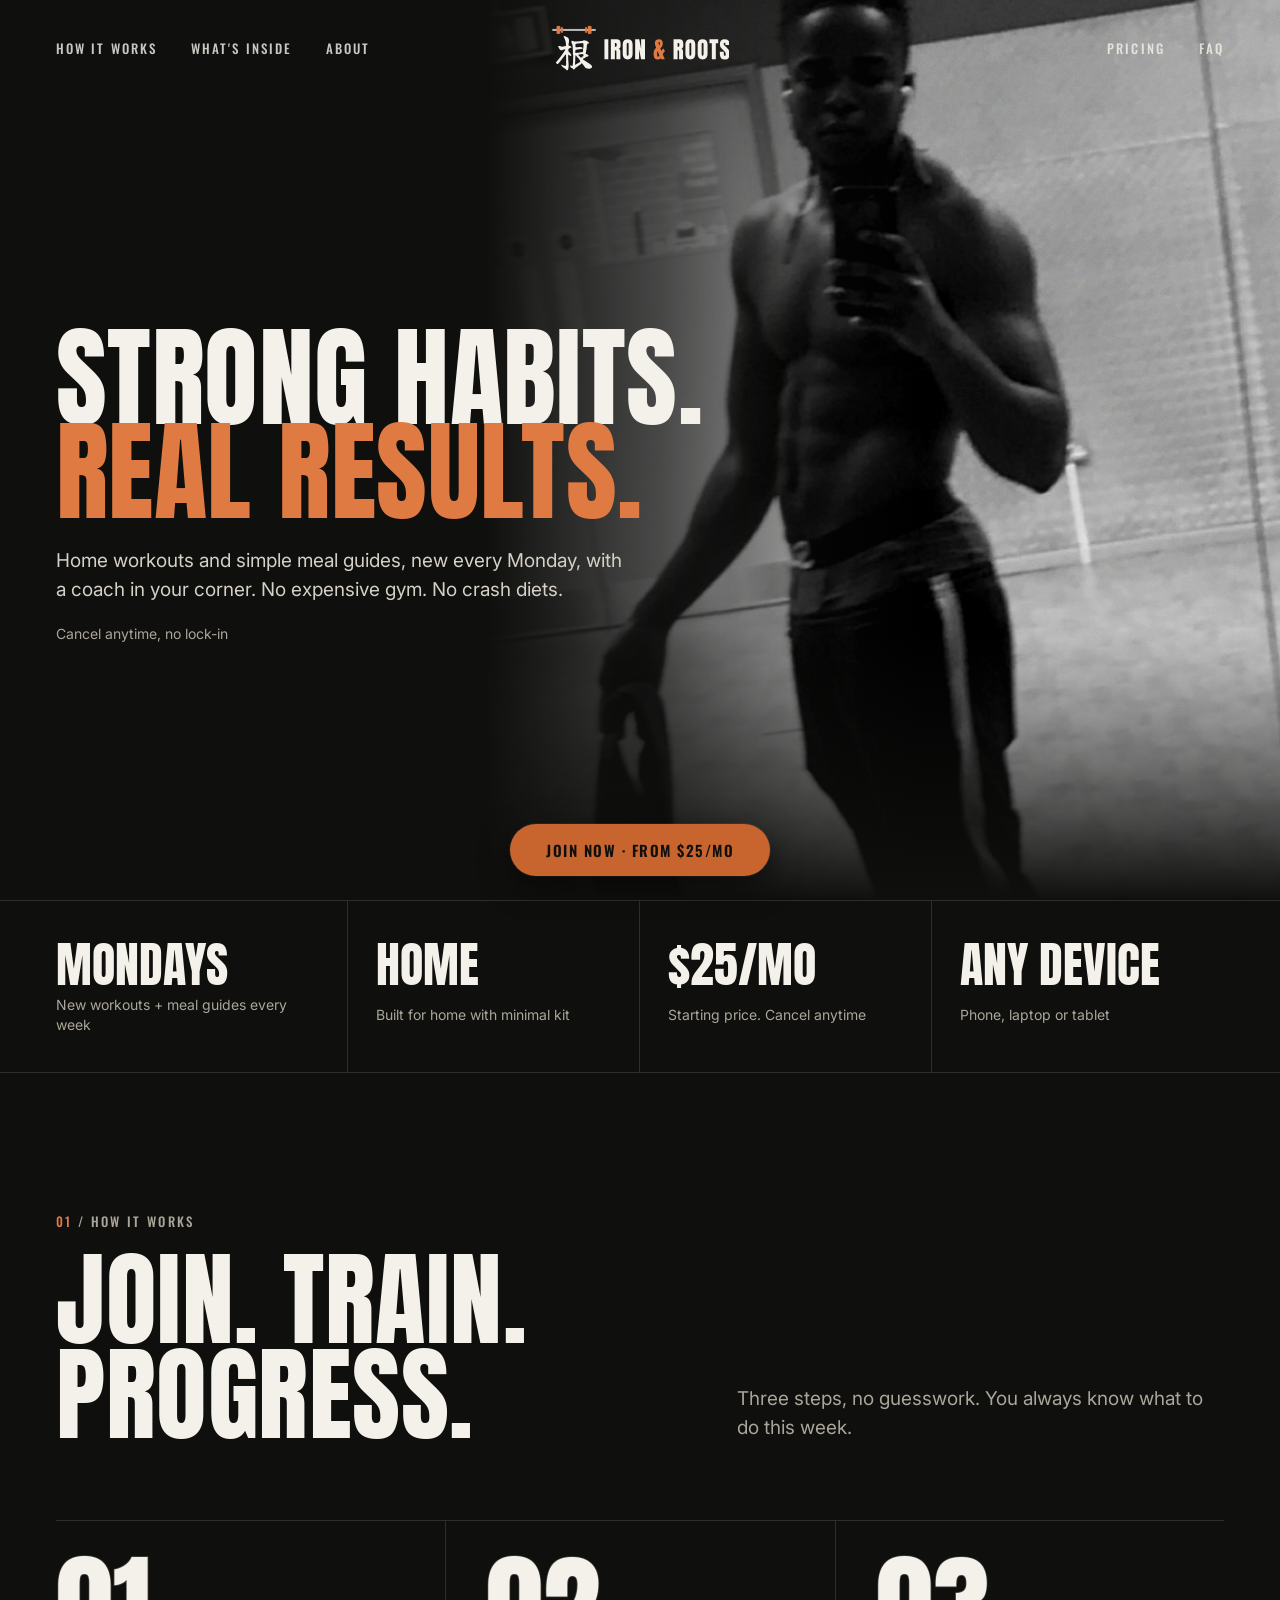
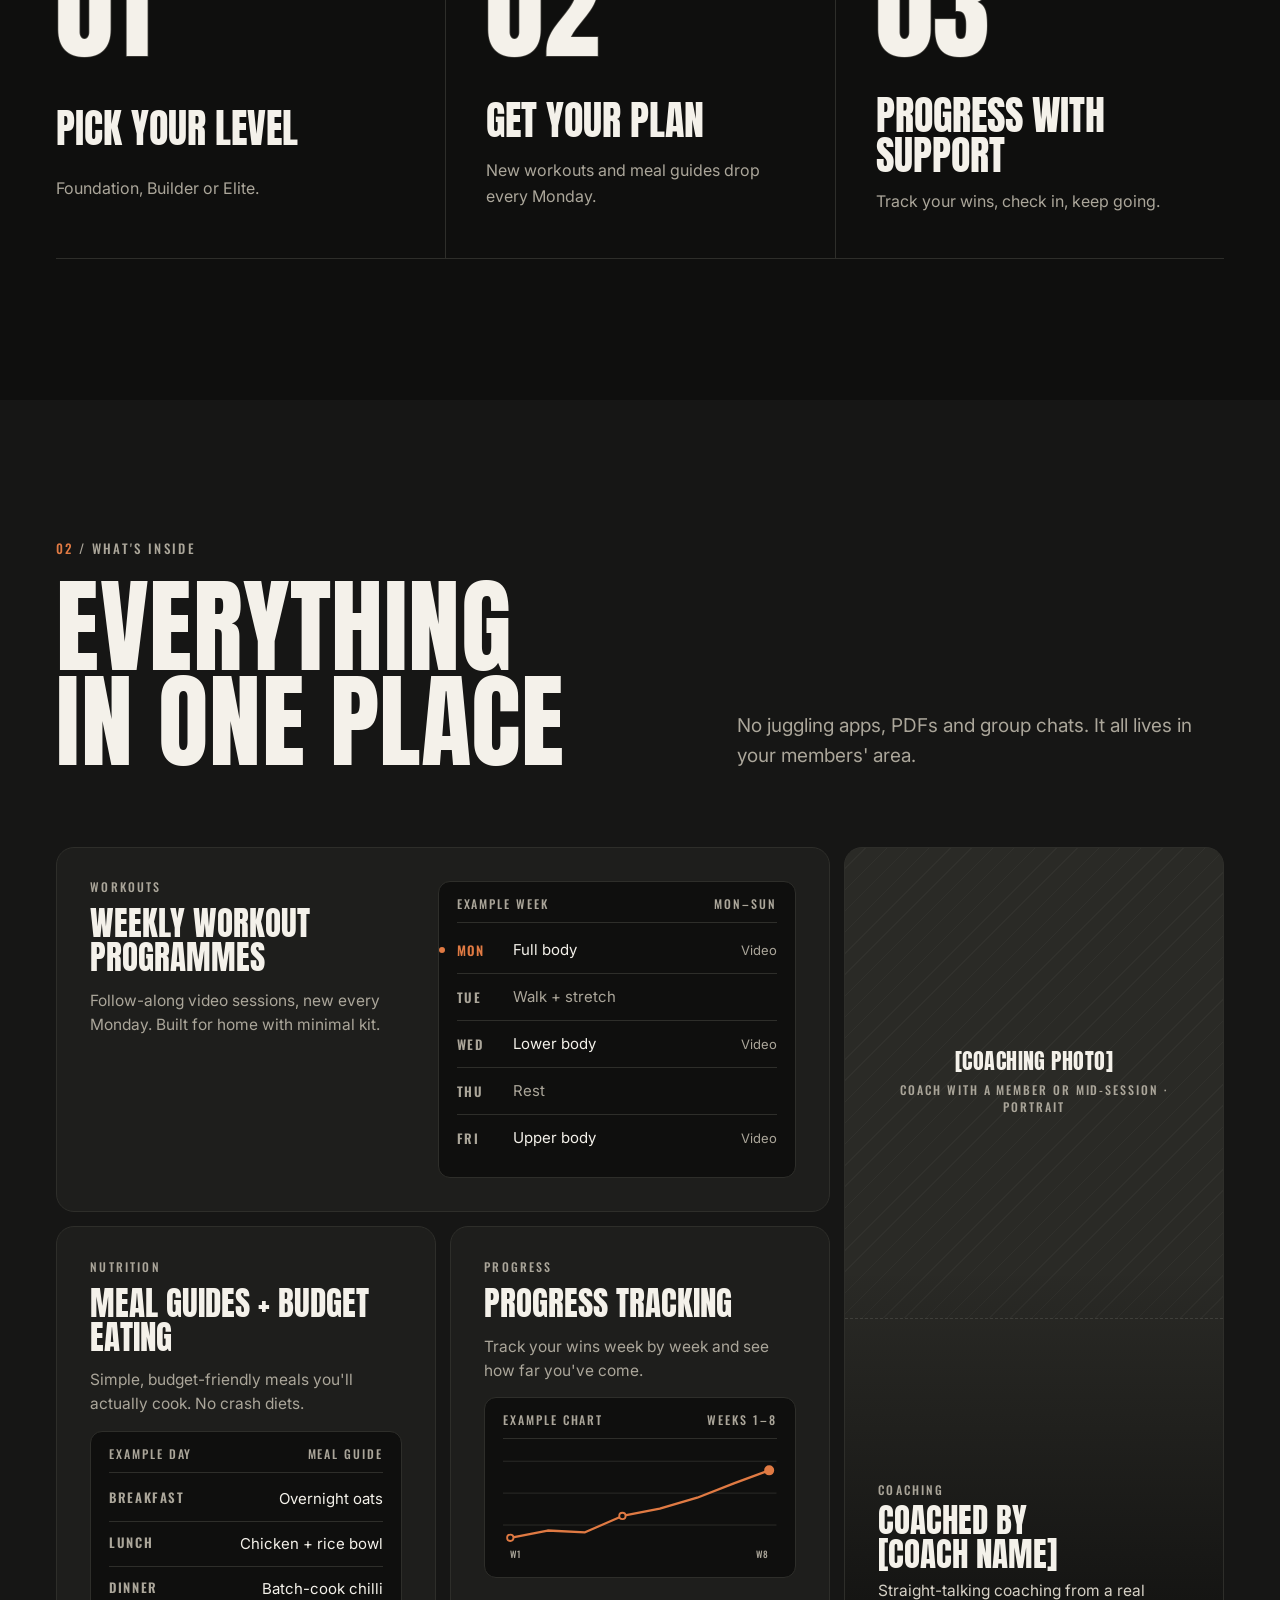
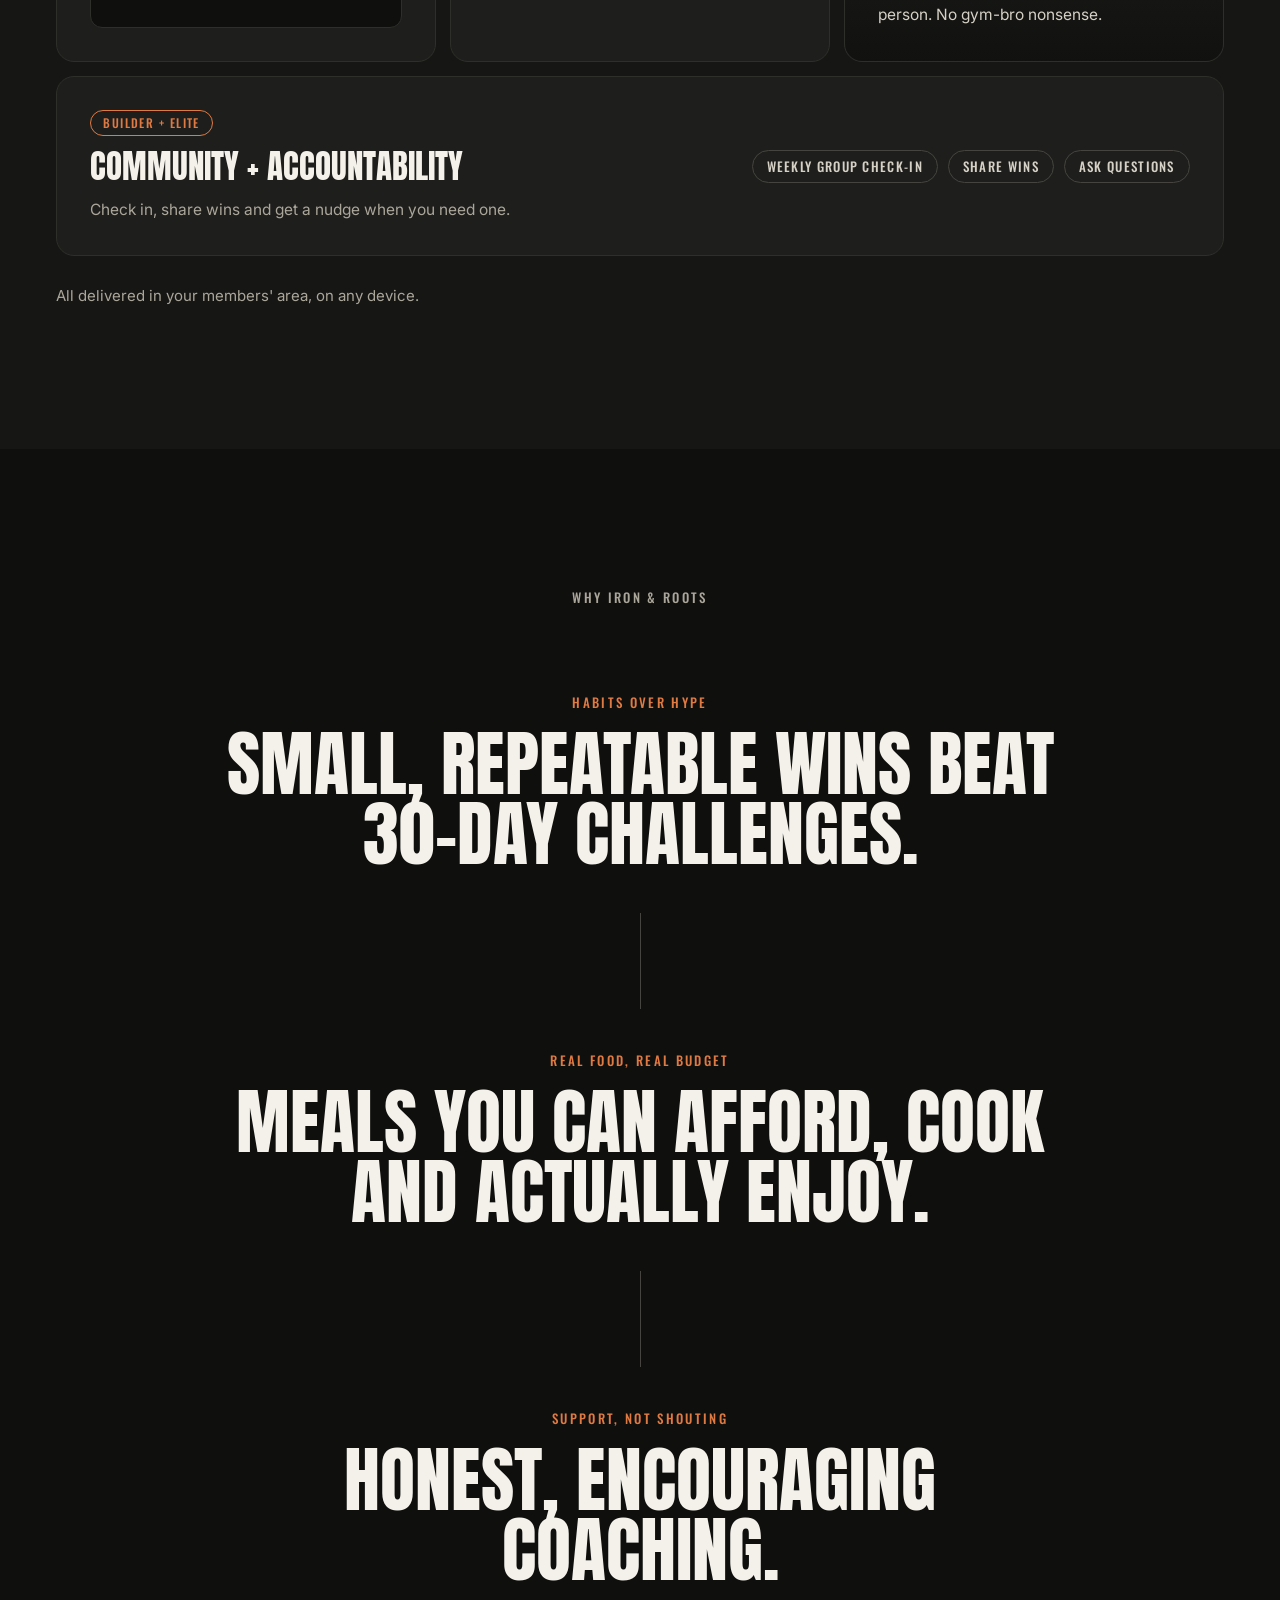
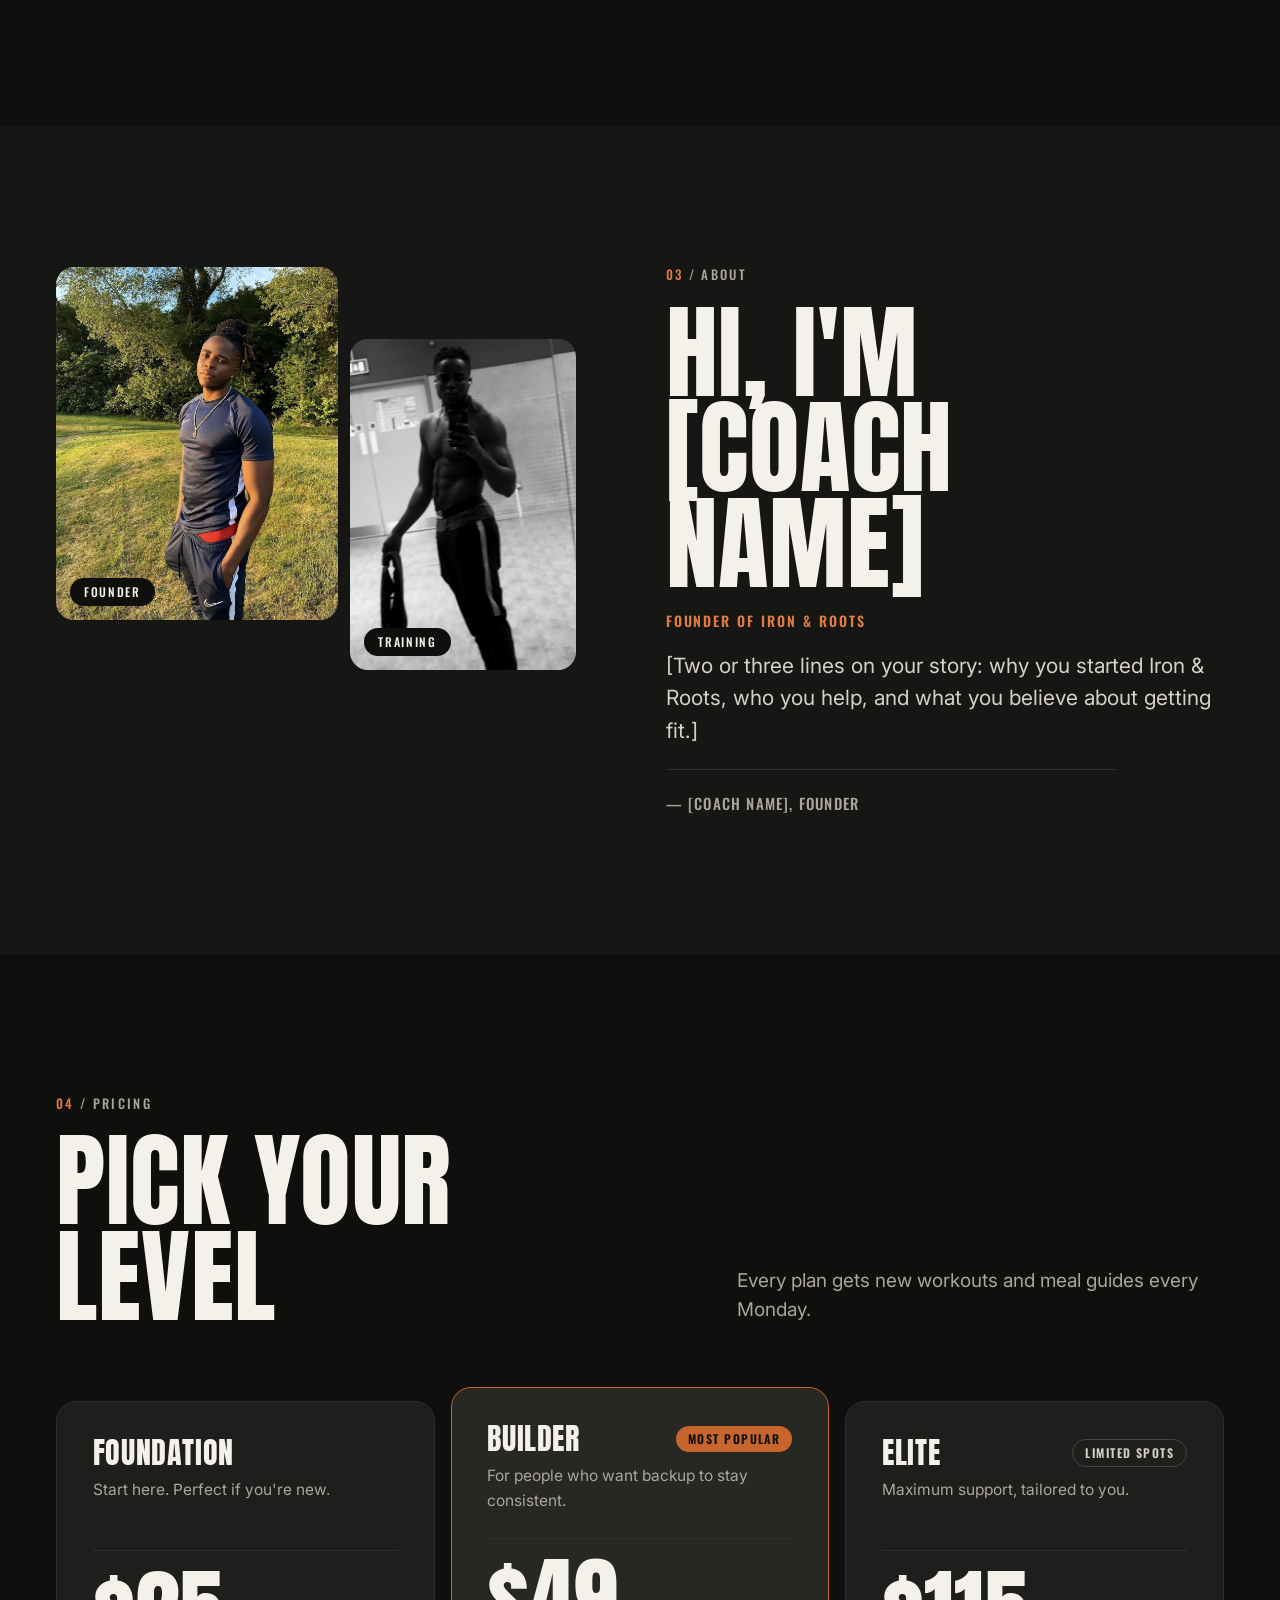
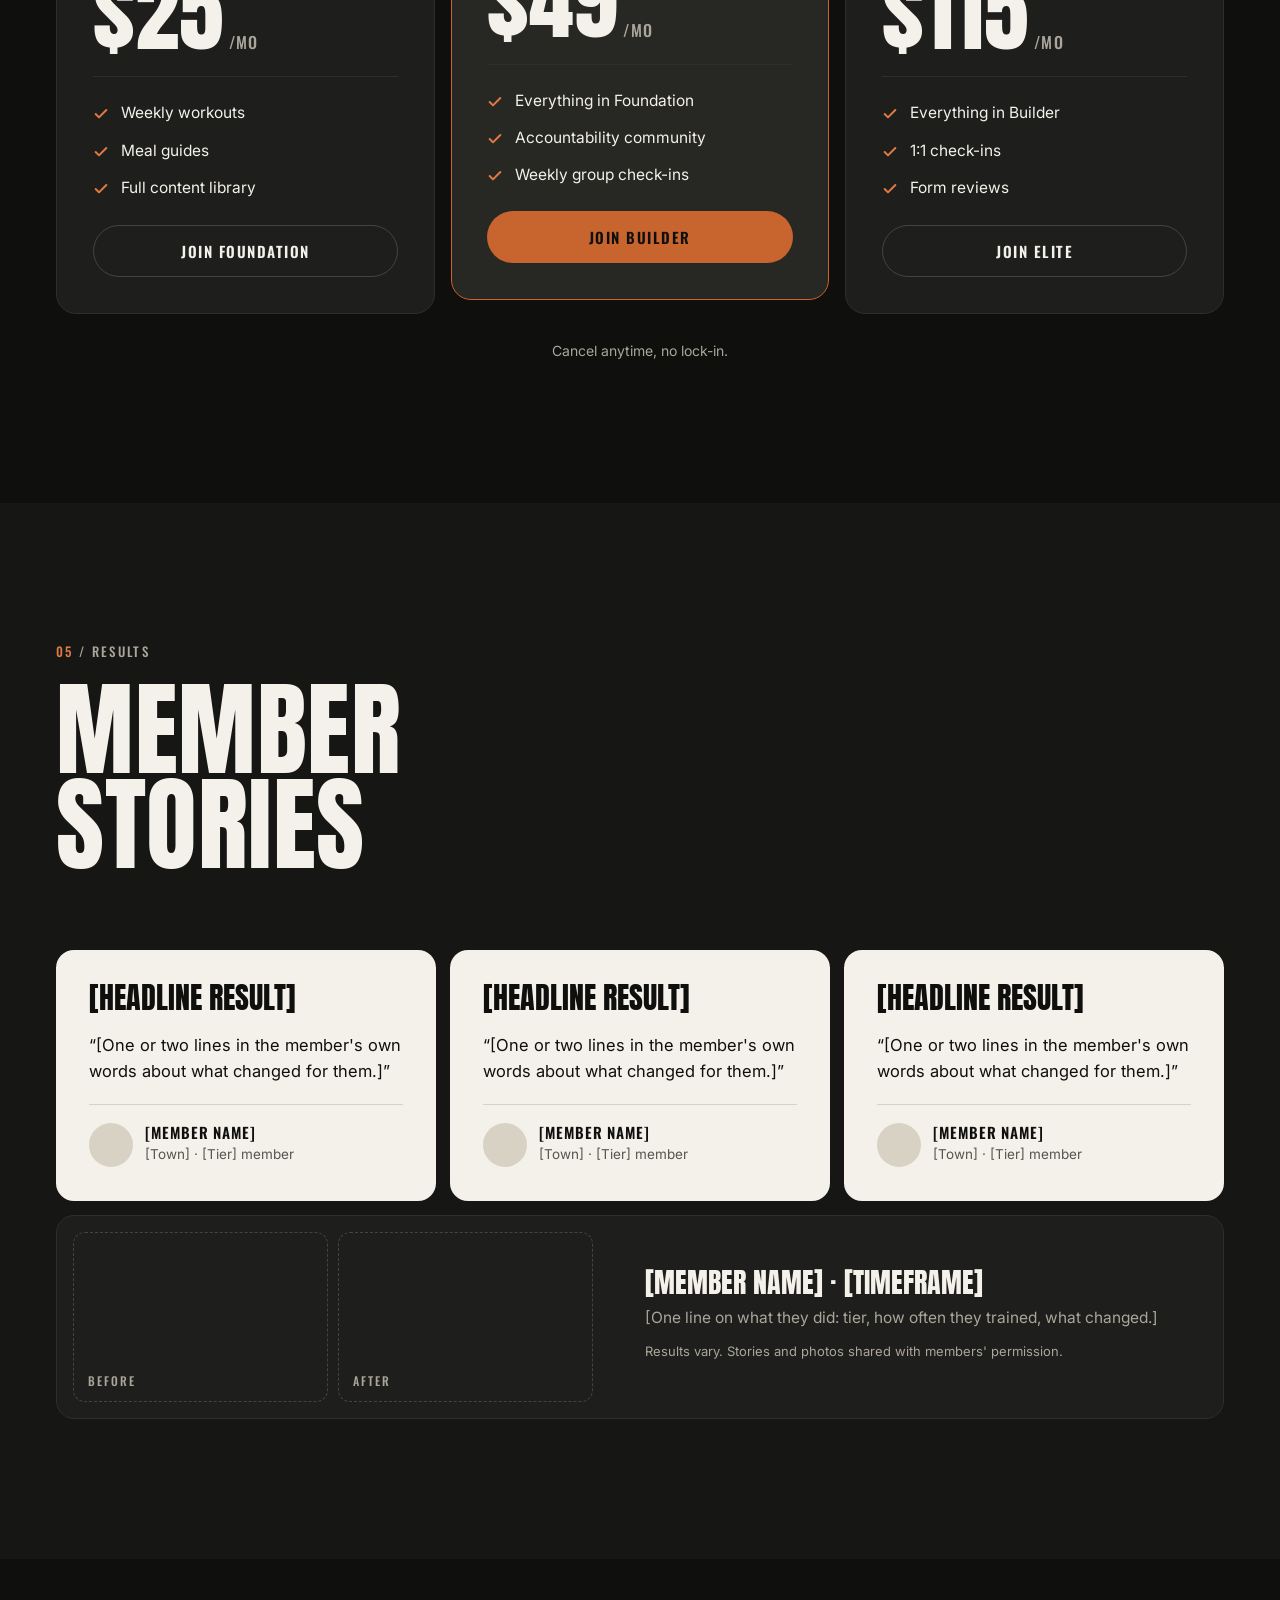
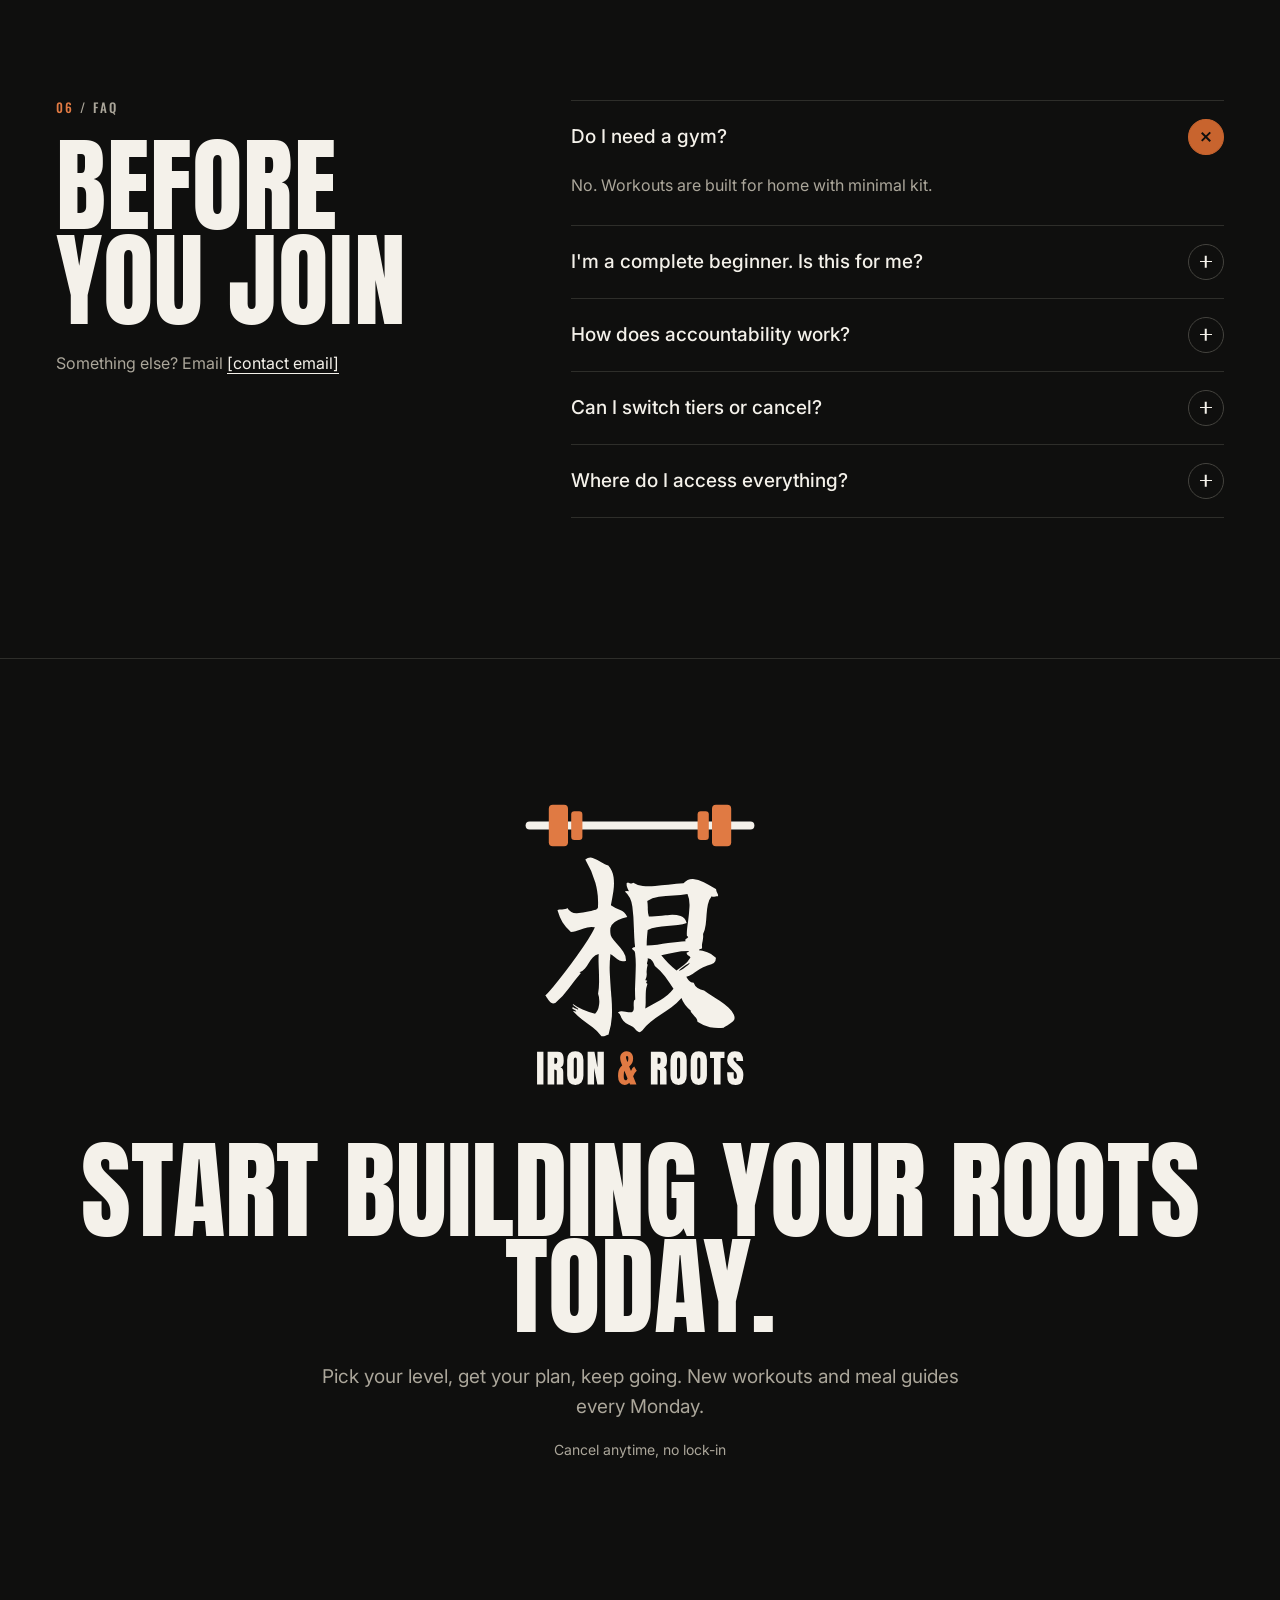
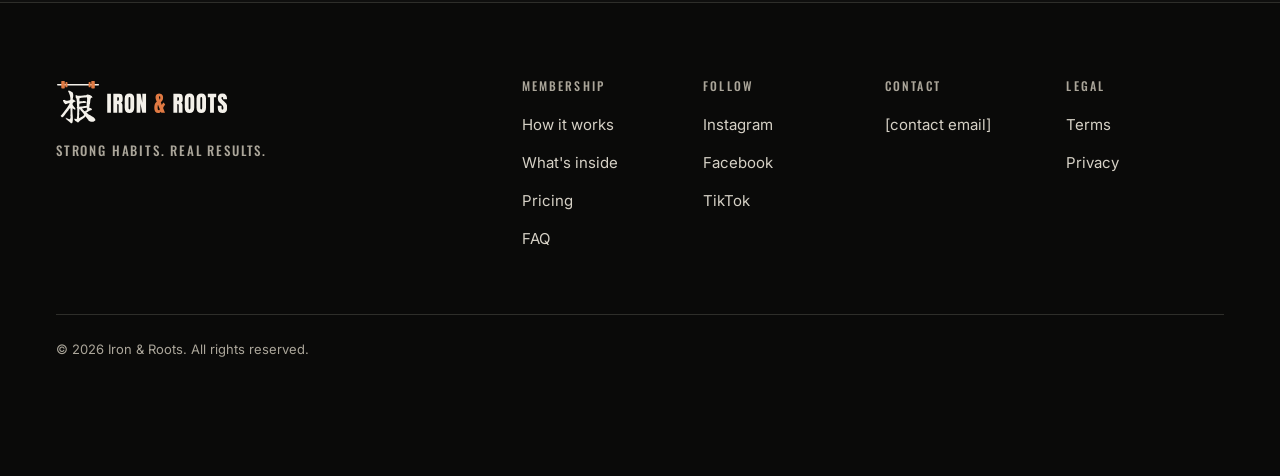
==== commit 3d0fe1ea: "Merge pull request #10 from kxngcxzz/one-join-button Centre the logo and keep one Join button" ====
--- a/index.html
+++ b/index.html
@@ -89,7 +89,9 @@
 
 /* ---------- Header ---------- */
 .site-header{position:absolute;inset:0 0 auto;z-index:20}
-.site-header .wrap{display:flex;align-items:center;justify-content:space-between;gap:24px;height:76px}
+.site-header .wrap{display:grid;grid-template-columns:1fr auto 1fr;align-items:center;gap:24px;height:76px}
+.site-header .logo{grid-column:2}
+.nav-r{justify-content:flex-end}
 .logo{display:block;flex:none;line-height:0}
 .logo img{height:38px;width:auto}
 .nav{display:flex;align-items:center;gap:34px}
@@ -113,7 +115,8 @@
 .hero h1 span{display:block}
 .hero h1 .accent{color:var(--rust-light)}
 .hero .lede{color:#D6D1C6;max-width:30em}
-.hero-cta{display:flex;flex-wrap:wrap;align-items:center;gap:14px 22px;margin-top:32px}
+.hero-note{margin-top:18px}
+.final .hero-note{text-align:center}
 @media (min-width:900px){
   .hero{align-items:center}
   .hero-media{left:38%}
@@ -301,7 +304,6 @@
 .final-mark{width:clamp(170px,20vw,240px);height:auto;margin:0 auto clamp(36px,4vw,52px)}
 .final h2{font:400 clamp(46px,8.4vw,120px)/.9 var(--display);text-transform:uppercase;max-width:11em;margin:0 auto}
 .final .lede{margin:26px auto 0;text-align:center}
-.final .hero-cta{justify-content:center;flex-direction:column;margin-top:38px}
 
 /* ---------- Footer ---------- */
 .footer{background:#0A0A09;border-top:1px solid var(--line);padding:clamp(56px,6vw,80px) 0 28px}
@@ -317,9 +319,13 @@
 @media (min-width:900px){.foot-grid{grid-template-columns:1.2fr 2fr}.foot-cols{grid-template-columns:repeat(4,1fr)}}
 .sticky-spacer{height:88px}
 
-/* ---------- Sticky join (phones) ---------- */
+/* ---------- Sticky join (all sizes) ---------- */
 .sticky{position:fixed;left:0;right:0;bottom:0;z-index:50;padding:12px 16px calc(12px + env(safe-area-inset-bottom));background:rgba(15,15,14,.96);border-top:1px solid var(--line)}
 .sticky .btn{width:100%}
+@media (min-width:900px){
+  .sticky{left:50%;right:auto;bottom:24px;transform:translateX(-50%);padding:0;background:none;border:0}
+  .sticky .btn{width:auto;padding-left:36px;padding-right:36px;box-shadow:0 10px 30px rgba(0,0,0,.55),0 0 0 1px rgba(244,241,234,.08)}
+}
 
 /* ---------- Motion (only when JS + motion allowed) ---------- */
 @media (prefers-reduced-motion:no-preference){
@@ -366,17 +372,20 @@
 
 <header class="site-header">
   <div class="wrap">
-    <a class="logo" href="#top" aria-label="Iron &amp; Roots home"><svg class="logo-svg" xmlns="http://www.w3.org/2000/svg" viewBox="0 0 582 150" aria-hidden="true" focusable="false"><g class="lift"><path d="M6 16H144" stroke="#F4F1EA" stroke-width="5" stroke-linecap="round"/><g fill="#E07A43"><rect x="18" y="3" width="12" height="26" rx="2.5"/><rect x="32" y="7" width="7" height="18" rx="2"/><rect x="120" y="3" width="12" height="26" rx="2.5"/><rect x="111" y="7" width="7" height="18" rx="2"/></g></g><path fill="#F4F1EA" transform="matrix(0.125 0 0 -0.125 13.3 139.25)" d="M963 39Q972 18 959.0 6.5Q946 -5 930 -14Q925 -17 920.5 -19.5Q916 -22 912 -25Q877 -29 843.5 -22.5Q810 -16 781 4Q781 15 773.5 24.0Q766 33 759 41Q753 47 749.5 51.5Q746 56 748 60Q732 71 719.0 89.0Q706 107 701 123Q679 97 651.0 77.5Q623 58 594 38Q569 22 546.0 3.5Q523 -15 505 -39Q493 -51 485.0 -46.0Q477 -41 470 -33Q467 -30 464.5 -27.0Q462 -24 459 -22Q449 -14 435.0 -9.0Q421 -4 410 9Q400 22 397.0 33.5Q394 45 383 51Q393 57 402.0 56.5Q411 56 421 54Q428 53 435.5 52.0Q443 51 452 52Q461 56 462.0 66.0Q463 76 462 86Q462 96 462.5 104.5Q463 113 470 116Q468 151 469.0 178.5Q470 206 471 231Q472 259 472.5 286.5Q473 314 469 349Q468 357 463.0 361.0Q458 365 453 370Q458 378 469 378Q466 401 465.0 425.5Q464 450 463 473Q462 531 455.5 580.5Q449 630 418 656Q421 659 428.5 659.0Q436 659 438 657Q437 660 434 666Q431 672 428.5 679.5Q426 687 427 699Q432 701 435.5 700.5Q439 700 442 698Q446 697 450.0 696.5Q454 696 460 700Q479 687 507.5 684.0Q536 681 569.0 684.0Q602 687 634 690Q656 693 675.5 695.0Q695 697 711 697Q732 720 758.5 718.5Q785 717 812.5 703.0Q840 689 862 675Q865 673 868.0 671.5Q871 670 874 668Q875 661 876.5 656.5Q878 652 880 649Q882 646 883.0 642.5Q884 639 884 633Q879 633 875.5 632.5Q872 632 869 631Q865 630 861.0 629.5Q857 629 852 632Q838 615 833.0 591.0Q828 567 826.5 541.0Q825 515 822.0 489.5Q819 464 809 444Q810 432 809.0 424.0Q808 416 807 409Q805 402 804.0 394.0Q803 386 804 374Q803 370 795.5 368.5Q788 367 788 362Q804 361 830.0 352.5Q856 344 873 325Q874 305 863.0 298.5Q852 292 835 287Q830 286 828 285Q809 279 791.0 267.0Q773 255 756.5 244.0Q740 233 725 230Q731 219 739.0 209.5Q747 200 762 199Q768 181 781.5 173.0Q795 165 814 161Q826 152 847.0 138.5Q868 125 892.0 109.0Q916 93 935.5 75.5Q955 58 963 39ZM430 529Q406 523 384.5 514.0Q363 505 352.0 488.0Q341 471 347 439Q347 438 348.5 434.5Q350 431 351 429Q362 412 379.0 393.5Q396 375 410.0 354.5Q424 334 424 310Q405 304 391.0 311.5Q377 319 365 330Q360 334 355.5 337.5Q351 341 346 344Q340 294 342.5 248.5Q345 203 348 159Q349 151 349.5 142.5Q350 134 351 125Q355 77 353.0 31.5Q351 -14 336 -60Q335 -60 333 -61Q326 -64 318.5 -66.5Q311 -69 301 -68Q282 -42 256.5 -23.0Q231 -4 205.5 15.0Q180 34 159 57Q161 59 167 57Q173 55 175 56Q174 59 171.0 60.5Q168 62 165 64Q160 66 156.5 69.0Q153 72 158 78Q165 71 169.5 71.0Q174 71 184 65Q185 68 181.0 71.5Q177 75 172 78Q166 82 161.5 85.5Q157 89 158 93Q175 80 206.5 66.0Q238 52 269 45Q285 58 289.0 89.0Q293 120 284 144Q289 176 289.0 203.5Q289 231 288 260Q287 279 286.5 299.5Q286 320 287 343Q269 339 257.5 326.5Q246 314 237.5 299.0Q229 284 218.5 271.0Q208 258 191 252L198 249Q164 209 136.0 169.5Q108 130 70 98Q54 93 45.5 101.5Q37 110 30 122Q27 126 25.0 129.5Q23 133 20 136Q34 149 60.0 180.0Q86 211 117.5 252.0Q149 293 179.5 336.0Q210 379 234.0 416.5Q258 454 268 477Q249 481 230.5 476.5Q212 472 194 465Q182 461 171.0 457.5Q160 454 148 453Q120 479 106.0 502.0Q92 525 81 562Q85 565 91.0 565.5Q97 566 104 566Q112 567 119.5 568.0Q127 569 130 574Q149 545 178.5 547.0Q208 549 241 557Q249 560 257.0 561.5Q265 563 273 565Q276 566 277.5 569.0Q279 572 283 573Q288 638 270.5 699.5Q253 761 220 816Q239 831 260.0 823.0Q281 815 300 803Q309 798 318.0 793.0Q327 788 335 786Q357 761 361.5 727.0Q366 693 360.5 657.0Q355 621 348 588Q372 572 394.5 563.5Q417 555 430 529ZM728 435Q727 450 729.0 468.5Q731 487 734 506Q739 543 741.0 580.0Q743 617 731 644Q698 638 660.0 636.5Q622 635 587.5 630.5Q553 626 530 609Q533 590 532.5 570.5Q532 551 538 531Q553 531 569.5 532.0Q586 533 603 535Q612 536 622.0 537.0Q632 538 641 539Q673 541 696.5 534.0Q720 527 727 499Q709 492 683.0 489.0Q657 486 628 484Q602 482 576.5 477.5Q551 473 532 464Q530 445 528.5 425.5Q527 406 527 386Q553 386 580.5 390.0Q608 394 634 398Q659 401 681.5 404.0Q704 407 722 407Q718 413 721.0 416.5Q724 420 729 422Q734 426 735 428ZM661 169Q641 201 619.0 231.0Q597 261 568 284Q563 298 555.5 309.0Q548 320 532 322Q533 316 532.0 311.5Q531 307 530 304Q529 300 528.5 297.0Q528 294 532 290Q525 265 527.0 247.0Q529 229 520 212Q521 212 522 212Q529 212 530 209Q523 204 525.0 199.5Q527 195 531 195Q524 175 523.0 158.0Q522 141 522 124Q522 112 522.0 99.0Q522 86 520 71Q558 92 596.5 113.5Q635 135 661 169ZM746 326Q742 333 735.0 336.5Q728 340 726 350Q737 352 739 358Q696 358 666.5 351.5Q637 345 600 337Q617 316 635.5 297.0Q654 278 676 261Q696 275 714.5 289.5Q733 304 746 326ZM741 300Q736 297 723.0 288.0Q710 279 699.0 270.5Q688 262 688 258Q698 263 711.5 271.5Q725 280 734.5 288.0Q744 296 741 300Z"/><path fill="#F4F1EA" d="M174.30078125 112.0V46.6875H186.91796875V112.0ZM195.15328125 112.0V46.6875H215.19234375Q220.202109375 46.6875 222.76265625 48.9697265625Q225.323203125 51.251953125 226.1952734375 55.3525390625Q227.06734375 59.453125 227.06734375 64.982421875Q227.06734375 70.326171875 225.7128515625 73.517578125Q224.358359375 76.708984375 220.6103125 77.93359375Q223.690390625 78.564453125 224.9335546875 80.9951171875Q226.17671875 83.42578125 226.17671875 87.28515625V112.0H213.299765625V86.431640625Q213.299765625 83.57421875 212.1308203125 82.8876953125Q210.961875 82.201171875 208.36421875 82.201171875V112.0ZM208.4384375 70.8828125H211.592734375Q214.30171875 70.8828125 214.30171875 64.982421875Q214.30171875 61.16015625 213.70796875 59.97265625Q213.11421875 58.78515625 211.48140625 58.78515625H208.4384375ZM249.99796874999998 112.59375Q242.16789062499998 112.59375 238.03019531249998 107.8623046875Q233.89249999999998 103.130859375 233.89249999999998 94.1875V63.1640625Q233.89249999999998 54.77734375 237.99308593749998 50.435546875Q242.09367187499998 46.09375 249.99796874999998 46.09375Q257.902265625 46.09375 262.0028515625 50.435546875Q266.1034375 54.77734375 266.1034375 63.1640625V94.1875Q266.1034375 103.130859375 261.9657421875 107.8623046875Q257.828046875 112.59375 249.99796874999998 112.59375ZM250.10929687499998 100.5703125Q253.07804687499998 100.5703125 253.07804687499998 94.818359375V62.94140625Q253.07804687499998 58.1171875 250.18351562499998 58.1171875Q246.91789062499998 58.1171875 246.91789062499998 63.052734375V94.892578125Q246.91789062499998 97.935546875 247.66007812499998 99.2529296875Q248.40226562499998 100.5703125 250.10929687499998 100.5703125ZM274.41296875 112.0V46.6875H287.8465625L293.85828125 77.970703125V46.6875H306.47546875V112.0H293.70984375L287.17859375 79.34375V112.0ZM399.571015625 112.0V46.6875H419.610078125Q424.61984375 46.6875 427.180390625 48.9697265625Q429.7409375 51.251953125 430.6130078125 55.3525390625Q431.485078125 59.453125 431.485078125 64.982421875Q431.485078125 70.326171875 430.1305859375 73.517578125Q428.77609375 76.708984375 425.028046875 77.93359375Q428.108125 78.564453125 429.3512890625 80.9951171875Q430.594453125 83.42578125 430.594453125 87.28515625V112.0H417.7175V86.431640625Q417.7175 83.57421875 416.5485546875 82.8876953125Q415.379609375 82.201171875 412.781953125 82.201171875V112.0ZM412.856171875 70.8828125H416.01046875Q418.719453125 70.8828125 418.719453125 64.982421875Q418.719453125 61.16015625 418.125703125 59.97265625Q417.531953125 58.78515625 415.899140625 58.78515625H412.856171875ZM454.415703125 112.59375Q446.585625 112.59375 442.4479296875 107.8623046875Q438.310234375 103.130859375 438.310234375 94.1875V63.1640625Q438.310234375 54.77734375 442.4108203125 50.435546875Q446.51140625 46.09375 454.415703125 46.09375Q462.32 46.09375 466.4205859375 50.435546875Q470.521171875 54.77734375 470.521171875 63.1640625V94.1875Q470.521171875 103.130859375 466.3834765625 107.8623046875Q462.24578125 112.59375 454.415703125 112.59375ZM454.52703125 100.5703125Q457.49578125 100.5703125 457.49578125 94.818359375V62.94140625Q457.49578125 58.1171875 454.60125 58.1171875Q451.335625 58.1171875 451.335625 63.052734375V94.892578125Q451.335625 97.935546875 452.0778125 99.2529296875Q452.82 100.5703125 454.52703125 100.5703125ZM494.416640625 112.59375Q486.5865625 112.59375 482.4488671875 107.8623046875Q478.311171875 103.130859375 478.311171875 94.1875V63.1640625Q478.311171875 54.77734375 482.4117578125 50.435546875Q486.51234375 46.09375 494.416640625 46.09375Q502.3209375 46.09375 506.4215234375 50.435546875Q510.522109375 54.77734375 510.522109375 63.1640625V94.1875Q510.522109375 103.130859375 506.3844140625 107.8623046875Q502.24671875 112.59375 494.416640625 112.59375ZM494.52796875 100.5703125Q497.49671875 100.5703125 497.49671875 94.818359375V62.94140625Q497.49671875 58.1171875 494.6021875 58.1171875Q491.3365625 58.1171875 491.3365625 63.052734375V94.892578125Q491.3365625 97.935546875 492.07875 99.2529296875Q492.8209375 100.5703125 494.52796875 100.5703125ZM524.4351562500001 112.0V59.23046875H516.6792968750001V46.6875H545.2535156250001V59.23046875H537.4976562500001V112.0ZM567.441953125 112.59375Q558.49859375 112.59375 554.5464453125 108.140625Q550.594296875 103.6875 550.594296875 93.96484375V87.58203125H563.508359375V95.74609375Q563.508359375 98.009765625 564.1948828125 99.2900390625Q564.88140625 100.5703125 566.5884375 100.5703125Q568.3696875 100.5703125 569.0562109375 99.53125Q569.742734375 98.4921875 569.742734375 96.1171875Q569.742734375 93.111328125 569.148984375 91.0888671875Q568.555234375 89.06640625 567.0894140625 87.2294921875Q565.62359375 85.392578125 563.0259375 82.943359375L557.16265625 77.376953125Q550.594296875 71.1796875 550.594296875 63.201171875Q550.594296875 54.8515625 554.4722265625 50.47265625Q558.35015625 46.09375 565.6978125 46.09375Q574.67828125 46.09375 578.4448828125 50.880859375Q582.211484375 55.66796875 582.211484375 65.427734375H568.926328125V60.9375Q568.926328125 59.6015625 568.1655859375 58.859375Q567.40484375 58.1171875 566.106015625 58.1171875Q564.547421875 58.1171875 563.8237890625 58.9892578125Q563.10015625 59.861328125 563.10015625 61.234375Q563.10015625 62.607421875 563.84234375 64.203125Q564.58453125 65.798828125 566.773984375 67.876953125L574.3071875 75.11328125Q576.570859375 77.265625 578.4634375 79.6591796875Q580.356015625 82.052734375 581.50640625 85.2255859375Q582.656796875 88.3984375 582.656796875 92.962890625Q582.656796875 102.166015625 579.2612890625 107.3798828125Q575.86578125 112.59375 567.441953125 112.59375Z"/><path fill="#E07A43" d="M347.58671875 112.779296875Q341.50078125 112.779296875 338.0310546875 108.06640625Q334.561328125 103.353515625 334.561328125 95.078125Q334.561328125 89.177734375 335.6189453125 85.28125Q336.6765625 81.384765625 338.569140625 78.787109375Q340.46171875 76.189453125 342.9109375 74.259765625L342.6140625 73.517578125Q341.05546875 69.658203125 339.8865234375 66.1513671875Q338.717578125 62.64453125 338.717578125 58.93359375Q338.717578125 55.185546875 340.31328125 52.291015625Q341.908984375 49.396484375 344.7478515625 47.7451171875Q347.58671875 46.09375 351.260546875 46.09375Q354.897265625 46.09375 357.8845703125 47.6708984375Q360.871875 49.248046875 362.653125 52.40234375Q364.434375 55.556640625 364.434375 60.380859375Q364.434375 65.61328125 362.4861328125 69.138671875Q360.537890625 72.6640625 356.64140625 75.9296875L360.20390625 84.91015625Q362.393359375 79.380859375 366.5125 76.337890625L371.670703125 84.390625Q367.366015625 87.841796875 364.471484375 95.634765625L371.002734375 112.0H358.385546875L356.93828125 108.474609375Q355.491015625 110.255859375 353.0603515625 111.517578125Q350.6296875 112.779296875 347.58671875 112.779296875ZM350.369921875 57.783203125Q350.369921875 58.748046875 350.85234375 60.6220703125Q351.334765625 62.49609375 353.116015625 67.09765625Q353.82109375 66.35546875 354.377734375 64.759765625Q354.934375 63.1640625 354.934375 60.380859375Q354.934375 57.5234375 354.2478515625 56.373046875Q353.561328125 55.22265625 352.448046875 55.22265625Q351.371875 55.22265625 350.8708984375 56.0205078125Q350.369921875 56.818359375 350.369921875 57.783203125ZM345.916796875 96.673828125Q345.916796875 103.279296875 349.66484375 103.279296875Q351.186328125 103.279296875 352.1140625 102.1474609375Q353.041796875 101.015625 353.37578125 99.791015625L347.14140625 84.61328125Q345.916796875 87.2109375 345.916796875 93.705078125Z"/></svg></a>
     <div class="only-wide">
-      <nav class="nav" aria-label="Main">
+      <nav class="nav nav-l" aria-label="Main">
         <a href="#how">How it works</a>
         <a href="#inside">What's inside</a>
         <a href="#about">About</a>
+      </nav>
+    </div>
+    <a class="logo" href="#top" aria-label="Iron &amp; Roots home"><svg class="logo-svg" xmlns="http://www.w3.org/2000/svg" viewBox="0 0 582 150" aria-hidden="true" focusable="false"><g class="lift"><path d="M6 16H144" stroke="#F4F1EA" stroke-width="5" stroke-linecap="round"/><g fill="#E07A43"><rect x="18" y="3" width="12" height="26" rx="2.5"/><rect x="32" y="7" width="7" height="18" rx="2"/><rect x="120" y="3" width="12" height="26" rx="2.5"/><rect x="111" y="7" width="7" height="18" rx="2"/></g></g><path fill="#F4F1EA" transform="matrix(0.125 0 0 -0.125 13.3 139.25)" d="M963 39Q972 18 959.0 6.5Q946 -5 930 -14Q925 -17 920.5 -19.5Q916 -22 912 -25Q877 -29 843.5 -22.5Q810 -16 781 4Q781 15 773.5 24.0Q766 33 759 41Q753 47 749.5 51.5Q746 56 748 60Q732 71 719.0 89.0Q706 107 701 123Q679 97 651.0 77.5Q623 58 594 38Q569 22 546.0 3.5Q523 -15 505 -39Q493 -51 485.0 -46.0Q477 -41 470 -33Q467 -30 464.5 -27.0Q462 -24 459 -22Q449 -14 435.0 -9.0Q421 -4 410 9Q400 22 397.0 33.5Q394 45 383 51Q393 57 402.0 56.5Q411 56 421 54Q428 53 435.5 52.0Q443 51 452 52Q461 56 462.0 66.0Q463 76 462 86Q462 96 462.5 104.5Q463 113 470 116Q468 151 469.0 178.5Q470 206 471 231Q472 259 472.5 286.5Q473 314 469 349Q468 357 463.0 361.0Q458 365 453 370Q458 378 469 378Q466 401 465.0 425.5Q464 450 463 473Q462 531 455.5 580.5Q449 630 418 656Q421 659 428.5 659.0Q436 659 438 657Q437 660 434 666Q431 672 428.5 679.5Q426 687 427 699Q432 701 435.5 700.5Q439 700 442 698Q446 697 450.0 696.5Q454 696 460 700Q479 687 507.5 684.0Q536 681 569.0 684.0Q602 687 634 690Q656 693 675.5 695.0Q695 697 711 697Q732 720 758.5 718.5Q785 717 812.5 703.0Q840 689 862 675Q865 673 868.0 671.5Q871 670 874 668Q875 661 876.5 656.5Q878 652 880 649Q882 646 883.0 642.5Q884 639 884 633Q879 633 875.5 632.5Q872 632 869 631Q865 630 861.0 629.5Q857 629 852 632Q838 615 833.0 591.0Q828 567 826.5 541.0Q825 515 822.0 489.5Q819 464 809 444Q810 432 809.0 424.0Q808 416 807 409Q805 402 804.0 394.0Q803 386 804 374Q803 370 795.5 368.5Q788 367 788 362Q804 361 830.0 352.5Q856 344 873 325Q874 305 863.0 298.5Q852 292 835 287Q830 286 828 285Q809 279 791.0 267.0Q773 255 756.5 244.0Q740 233 725 230Q731 219 739.0 209.5Q747 200 762 199Q768 181 781.5 173.0Q795 165 814 161Q826 152 847.0 138.5Q868 125 892.0 109.0Q916 93 935.5 75.5Q955 58 963 39ZM430 529Q406 523 384.5 514.0Q363 505 352.0 488.0Q341 471 347 439Q347 438 348.5 434.5Q350 431 351 429Q362 412 379.0 393.5Q396 375 410.0 354.5Q424 334 424 310Q405 304 391.0 311.5Q377 319 365 330Q360 334 355.5 337.5Q351 341 346 344Q340 294 342.5 248.5Q345 203 348 159Q349 151 349.5 142.5Q350 134 351 125Q355 77 353.0 31.5Q351 -14 336 -60Q335 -60 333 -61Q326 -64 318.5 -66.5Q311 -69 301 -68Q282 -42 256.5 -23.0Q231 -4 205.5 15.0Q180 34 159 57Q161 59 167 57Q173 55 175 56Q174 59 171.0 60.5Q168 62 165 64Q160 66 156.5 69.0Q153 72 158 78Q165 71 169.5 71.0Q174 71 184 65Q185 68 181.0 71.5Q177 75 172 78Q166 82 161.5 85.5Q157 89 158 93Q175 80 206.5 66.0Q238 52 269 45Q285 58 289.0 89.0Q293 120 284 144Q289 176 289.0 203.5Q289 231 288 260Q287 279 286.5 299.5Q286 320 287 343Q269 339 257.5 326.5Q246 314 237.5 299.0Q229 284 218.5 271.0Q208 258 191 252L198 249Q164 209 136.0 169.5Q108 130 70 98Q54 93 45.5 101.5Q37 110 30 122Q27 126 25.0 129.5Q23 133 20 136Q34 149 60.0 180.0Q86 211 117.5 252.0Q149 293 179.5 336.0Q210 379 234.0 416.5Q258 454 268 477Q249 481 230.5 476.5Q212 472 194 465Q182 461 171.0 457.5Q160 454 148 453Q120 479 106.0 502.0Q92 525 81 562Q85 565 91.0 565.5Q97 566 104 566Q112 567 119.5 568.0Q127 569 130 574Q149 545 178.5 547.0Q208 549 241 557Q249 560 257.0 561.5Q265 563 273 565Q276 566 277.5 569.0Q279 572 283 573Q288 638 270.5 699.5Q253 761 220 816Q239 831 260.0 823.0Q281 815 300 803Q309 798 318.0 793.0Q327 788 335 786Q357 761 361.5 727.0Q366 693 360.5 657.0Q355 621 348 588Q372 572 394.5 563.5Q417 555 430 529ZM728 435Q727 450 729.0 468.5Q731 487 734 506Q739 543 741.0 580.0Q743 617 731 644Q698 638 660.0 636.5Q622 635 587.5 630.5Q553 626 530 609Q533 590 532.5 570.5Q532 551 538 531Q553 531 569.5 532.0Q586 533 603 535Q612 536 622.0 537.0Q632 538 641 539Q673 541 696.5 534.0Q720 527 727 499Q709 492 683.0 489.0Q657 486 628 484Q602 482 576.5 477.5Q551 473 532 464Q530 445 528.5 425.5Q527 406 527 386Q553 386 580.5 390.0Q608 394 634 398Q659 401 681.5 404.0Q704 407 722 407Q718 413 721.0 416.5Q724 420 729 422Q734 426 735 428ZM661 169Q641 201 619.0 231.0Q597 261 568 284Q563 298 555.5 309.0Q548 320 532 322Q533 316 532.0 311.5Q531 307 530 304Q529 300 528.5 297.0Q528 294 532 290Q525 265 527.0 247.0Q529 229 520 212Q521 212 522 212Q529 212 530 209Q523 204 525.0 199.5Q527 195 531 195Q524 175 523.0 158.0Q522 141 522 124Q522 112 522.0 99.0Q522 86 520 71Q558 92 596.5 113.5Q635 135 661 169ZM746 326Q742 333 735.0 336.5Q728 340 726 350Q737 352 739 358Q696 358 666.5 351.5Q637 345 600 337Q617 316 635.5 297.0Q654 278 676 261Q696 275 714.5 289.5Q733 304 746 326ZM741 300Q736 297 723.0 288.0Q710 279 699.0 270.5Q688 262 688 258Q698 263 711.5 271.5Q725 280 734.5 288.0Q744 296 741 300Z"/><path fill="#F4F1EA" d="M174.30078125 112.0V46.6875H186.91796875V112.0ZM195.15328125 112.0V46.6875H215.19234375Q220.202109375 46.6875 222.76265625 48.9697265625Q225.323203125 51.251953125 226.1952734375 55.3525390625Q227.06734375 59.453125 227.06734375 64.982421875Q227.06734375 70.326171875 225.7128515625 73.517578125Q224.358359375 76.708984375 220.6103125 77.93359375Q223.690390625 78.564453125 224.9335546875 80.9951171875Q226.17671875 83.42578125 226.17671875 87.28515625V112.0H213.299765625V86.431640625Q213.299765625 83.57421875 212.1308203125 82.8876953125Q210.961875 82.201171875 208.36421875 82.201171875V112.0ZM208.4384375 70.8828125H211.592734375Q214.30171875 70.8828125 214.30171875 64.982421875Q214.30171875 61.16015625 213.70796875 59.97265625Q213.11421875 58.78515625 211.48140625 58.78515625H208.4384375ZM249.99796874999998 112.59375Q242.16789062499998 112.59375 238.03019531249998 107.8623046875Q233.89249999999998 103.130859375 233.89249999999998 94.1875V63.1640625Q233.89249999999998 54.77734375 237.99308593749998 50.435546875Q242.09367187499998 46.09375 249.99796874999998 46.09375Q257.902265625 46.09375 262.0028515625 50.435546875Q266.1034375 54.77734375 266.1034375 63.1640625V94.1875Q266.1034375 103.130859375 261.9657421875 107.8623046875Q257.828046875 112.59375 249.99796874999998 112.59375ZM250.10929687499998 100.5703125Q253.07804687499998 100.5703125 253.07804687499998 94.818359375V62.94140625Q253.07804687499998 58.1171875 250.18351562499998 58.1171875Q246.91789062499998 58.1171875 246.91789062499998 63.052734375V94.892578125Q246.91789062499998 97.935546875 247.66007812499998 99.2529296875Q248.40226562499998 100.5703125 250.10929687499998 100.5703125ZM274.41296875 112.0V46.6875H287.8465625L293.85828125 77.970703125V46.6875H306.47546875V112.0H293.70984375L287.17859375 79.34375V112.0ZM399.571015625 112.0V46.6875H419.610078125Q424.61984375 46.6875 427.180390625 48.9697265625Q429.7409375 51.251953125 430.6130078125 55.3525390625Q431.485078125 59.453125 431.485078125 64.982421875Q431.485078125 70.326171875 430.1305859375 73.517578125Q428.77609375 76.708984375 425.028046875 77.93359375Q428.108125 78.564453125 429.3512890625 80.9951171875Q430.594453125 83.42578125 430.594453125 87.28515625V112.0H417.7175V86.431640625Q417.7175 83.57421875 416.5485546875 82.8876953125Q415.379609375 82.201171875 412.781953125 82.201171875V112.0ZM412.856171875 70.8828125H416.01046875Q418.719453125 70.8828125 418.719453125 64.982421875Q418.719453125 61.16015625 418.125703125 59.97265625Q417.531953125 58.78515625 415.899140625 58.78515625H412.856171875ZM454.415703125 112.59375Q446.585625 112.59375 442.4479296875 107.8623046875Q438.310234375 103.130859375 438.310234375 94.1875V63.1640625Q438.310234375 54.77734375 442.4108203125 50.435546875Q446.51140625 46.09375 454.415703125 46.09375Q462.32 46.09375 466.4205859375 50.435546875Q470.521171875 54.77734375 470.521171875 63.1640625V94.1875Q470.521171875 103.130859375 466.3834765625 107.8623046875Q462.24578125 112.59375 454.415703125 112.59375ZM454.52703125 100.5703125Q457.49578125 100.5703125 457.49578125 94.818359375V62.94140625Q457.49578125 58.1171875 454.60125 58.1171875Q451.335625 58.1171875 451.335625 63.052734375V94.892578125Q451.335625 97.935546875 452.0778125 99.2529296875Q452.82 100.5703125 454.52703125 100.5703125ZM494.416640625 112.59375Q486.5865625 112.59375 482.4488671875 107.8623046875Q478.311171875 103.130859375 478.311171875 94.1875V63.1640625Q478.311171875 54.77734375 482.4117578125 50.435546875Q486.51234375 46.09375 494.416640625 46.09375Q502.3209375 46.09375 506.4215234375 50.435546875Q510.522109375 54.77734375 510.522109375 63.1640625V94.1875Q510.522109375 103.130859375 506.3844140625 107.8623046875Q502.24671875 112.59375 494.416640625 112.59375ZM494.52796875 100.5703125Q497.49671875 100.5703125 497.49671875 94.818359375V62.94140625Q497.49671875 58.1171875 494.6021875 58.1171875Q491.3365625 58.1171875 491.3365625 63.052734375V94.892578125Q491.3365625 97.935546875 492.07875 99.2529296875Q492.8209375 100.5703125 494.52796875 100.5703125ZM524.4351562500001 112.0V59.23046875H516.6792968750001V46.6875H545.2535156250001V59.23046875H537.4976562500001V112.0ZM567.441953125 112.59375Q558.49859375 112.59375 554.5464453125 108.140625Q550.594296875 103.6875 550.594296875 93.96484375V87.58203125H563.508359375V95.74609375Q563.508359375 98.009765625 564.1948828125 99.2900390625Q564.88140625 100.5703125 566.5884375 100.5703125Q568.3696875 100.5703125 569.0562109375 99.53125Q569.742734375 98.4921875 569.742734375 96.1171875Q569.742734375 93.111328125 569.148984375 91.0888671875Q568.555234375 89.06640625 567.0894140625 87.2294921875Q565.62359375 85.392578125 563.0259375 82.943359375L557.16265625 77.376953125Q550.594296875 71.1796875 550.594296875 63.201171875Q550.594296875 54.8515625 554.4722265625 50.47265625Q558.35015625 46.09375 565.6978125 46.09375Q574.67828125 46.09375 578.4448828125 50.880859375Q582.211484375 55.66796875 582.211484375 65.427734375H568.926328125V60.9375Q568.926328125 59.6015625 568.1655859375 58.859375Q567.40484375 58.1171875 566.106015625 58.1171875Q564.547421875 58.1171875 563.8237890625 58.9892578125Q563.10015625 59.861328125 563.10015625 61.234375Q563.10015625 62.607421875 563.84234375 64.203125Q564.58453125 65.798828125 566.773984375 67.876953125L574.3071875 75.11328125Q576.570859375 77.265625 578.4634375 79.6591796875Q580.356015625 82.052734375 581.50640625 85.2255859375Q582.656796875 88.3984375 582.656796875 92.962890625Q582.656796875 102.166015625 579.2612890625 107.3798828125Q575.86578125 112.59375 567.441953125 112.59375Z"/><path fill="#E07A43" d="M347.58671875 112.779296875Q341.50078125 112.779296875 338.0310546875 108.06640625Q334.561328125 103.353515625 334.561328125 95.078125Q334.561328125 89.177734375 335.6189453125 85.28125Q336.6765625 81.384765625 338.569140625 78.787109375Q340.46171875 76.189453125 342.9109375 74.259765625L342.6140625 73.517578125Q341.05546875 69.658203125 339.8865234375 66.1513671875Q338.717578125 62.64453125 338.717578125 58.93359375Q338.717578125 55.185546875 340.31328125 52.291015625Q341.908984375 49.396484375 344.7478515625 47.7451171875Q347.58671875 46.09375 351.260546875 46.09375Q354.897265625 46.09375 357.8845703125 47.6708984375Q360.871875 49.248046875 362.653125 52.40234375Q364.434375 55.556640625 364.434375 60.380859375Q364.434375 65.61328125 362.4861328125 69.138671875Q360.537890625 72.6640625 356.64140625 75.9296875L360.20390625 84.91015625Q362.393359375 79.380859375 366.5125 76.337890625L371.670703125 84.390625Q367.366015625 87.841796875 364.471484375 95.634765625L371.002734375 112.0H358.385546875L356.93828125 108.474609375Q355.491015625 110.255859375 353.0603515625 111.517578125Q350.6296875 112.779296875 347.58671875 112.779296875ZM350.369921875 57.783203125Q350.369921875 58.748046875 350.85234375 60.6220703125Q351.334765625 62.49609375 353.116015625 67.09765625Q353.82109375 66.35546875 354.377734375 64.759765625Q354.934375 63.1640625 354.934375 60.380859375Q354.934375 57.5234375 354.2478515625 56.373046875Q353.561328125 55.22265625 352.448046875 55.22265625Q351.371875 55.22265625 350.8708984375 56.0205078125Q350.369921875 56.818359375 350.369921875 57.783203125ZM345.916796875 96.673828125Q345.916796875 103.279296875 349.66484375 103.279296875Q351.186328125 103.279296875 352.1140625 102.1474609375Q353.041796875 101.015625 353.37578125 99.791015625L347.14140625 84.61328125Q345.916796875 87.2109375 345.916796875 93.705078125Z"/></svg></a>
+    <div class="only-wide">
+      <nav class="nav nav-r" aria-label="Plans and questions">
         <a href="#pricing">Pricing</a>
         <a href="#faq">FAQ</a>
       </nav>
     </div>
-    <a class="btn btn-rust btn-sm" href="#pricing">Join now</a>
   </div>
 </header>
 
@@ -389,10 +398,7 @@
   <div class="wrap hero-body">
     <h1 id="hero-title"><span>Strong habits.</span><span class="accent">Real results.</span></h1>
     <p class="lede">Home workouts and simple meal guides, new every Monday, with a coach in your corner. No expensive gym. No crash diets.</p>
-    <div class="hero-cta">
-      <a class="btn btn-rust" href="#pricing">Join now · from $25/mo <svg width="18" height="18" viewBox="0 0 24 24" fill="none" stroke="currentColor" stroke-width="2.2" stroke-linecap="round" stroke-linejoin="round" aria-hidden="true"><path d="M5 12h14M13 6l6 6-6 6"/></svg></a>
-      <p class="note">Cancel anytime, no lock-in</p>
-    </div>
+    <p class="note hero-note">Cancel anytime, no lock-in</p>
   </div>
 </section>
 
@@ -637,10 +643,7 @@
     <img class="final-mark rv" src="brand/logo-lockup-dark.svg" alt="" width="150" height="182" loading="lazy">
     <h2 id="final-title">Start building your roots today.</h2>
     <p class="lede">Pick your level, get your plan, keep going. New workouts and meal guides every Monday.</p>
-    <div class="hero-cta">
-      <a class="btn btn-rust" href="#pricing">Join now · from $25/mo <svg width="18" height="18" viewBox="0 0 24 24" fill="none" stroke="currentColor" stroke-width="2.2" stroke-linecap="round" stroke-linejoin="round" aria-hidden="true"><path d="M5 12h14M13 6l6 6-6 6"/></svg></a>
-      <p class="note">Cancel anytime, no lock-in</p>
-    </div>
+    <p class="note hero-note">Cancel anytime, no lock-in</p>
   </div>
 </section>
 </main>
@@ -662,13 +665,11 @@
     </div>
     <p class="legal"><span>© 2026 Iron &amp; Roots. All rights reserved.</span></p>
   </div>
-  <div class="only-narrow"><div class="sticky-spacer"></div></div>
+  <div class="sticky-spacer"></div>
 </footer>
 
-<!-- STICKY JOIN (phones only) -->
-<div class="only-narrow">
-  <div class="sticky"><a class="btn btn-rust" href="#pricing">Join now · from $25/mo</a></div>
-</div>
+<!-- STICKY JOIN: the one Join button outside the pricing cards -->
+<div class="sticky"><a class="btn btn-rust" href="#pricing">Join now · from $25/mo</a></div>
 
 <script>
 (function(){
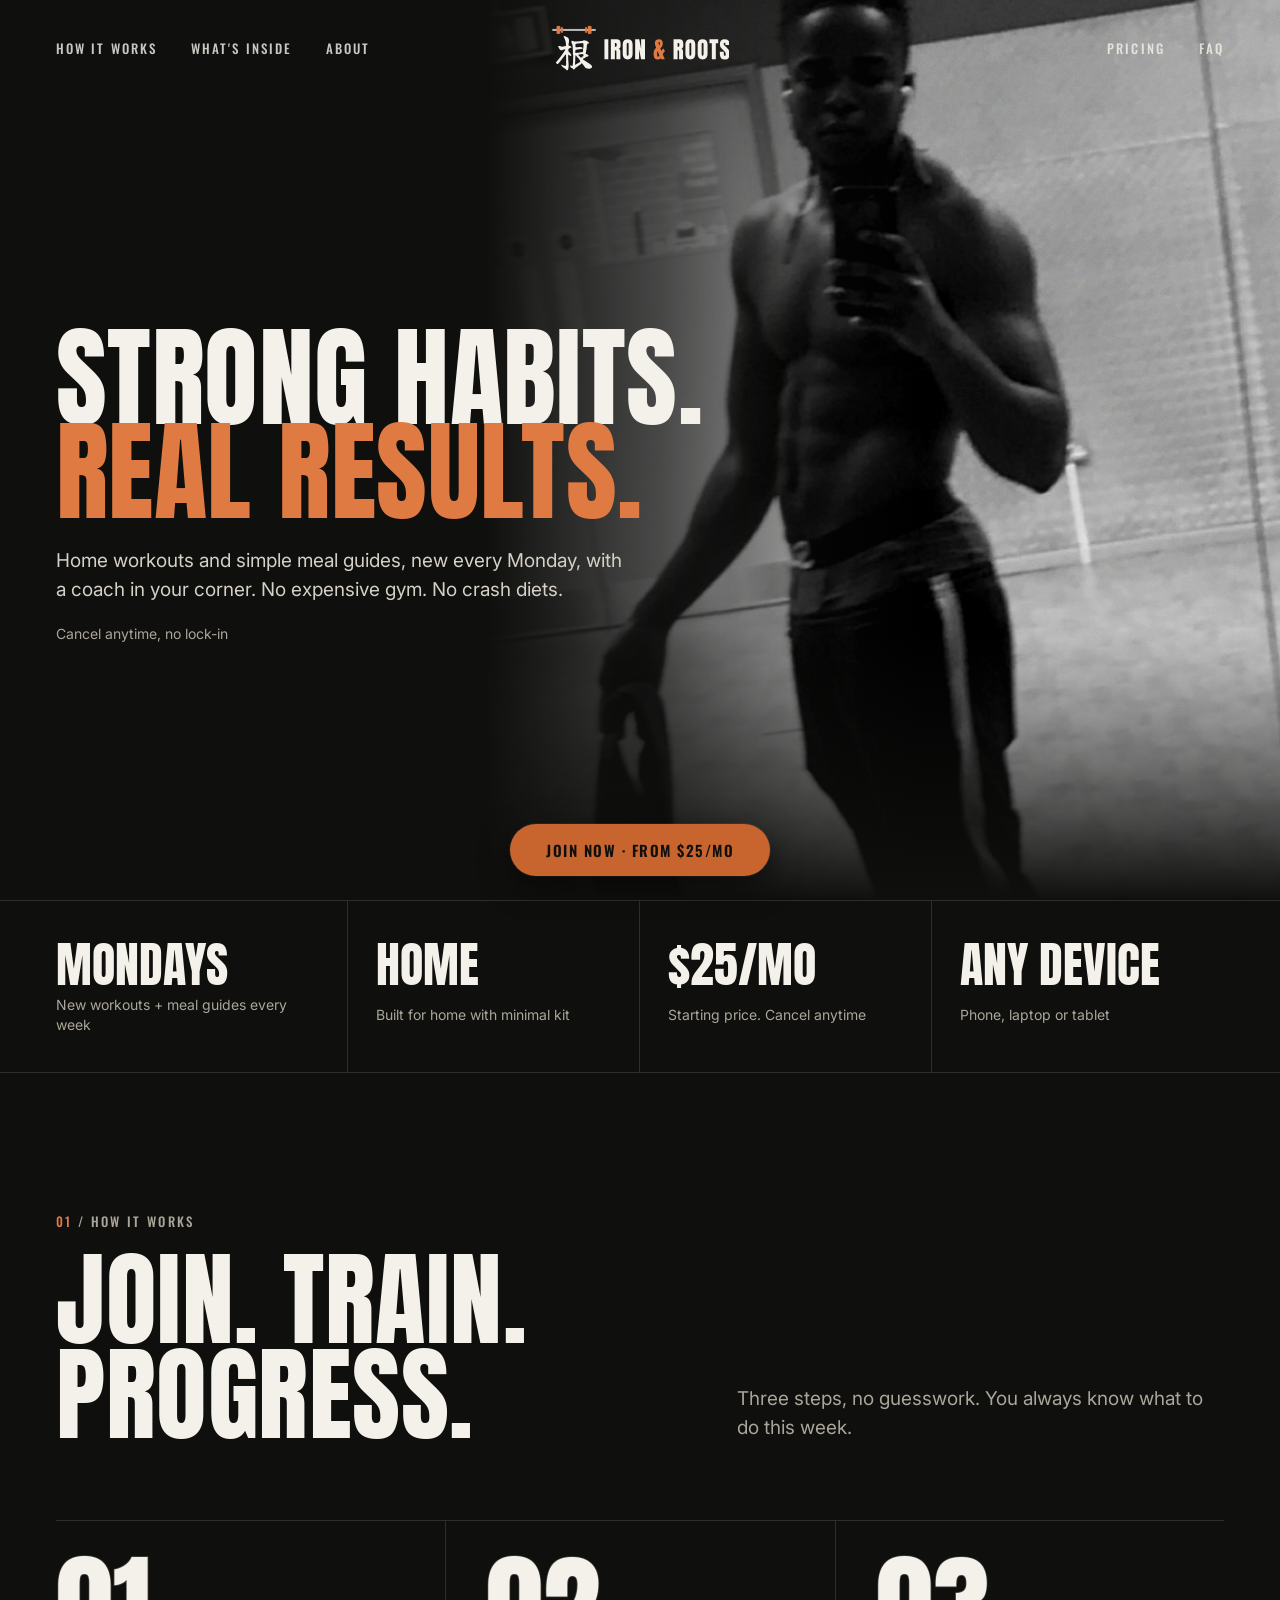
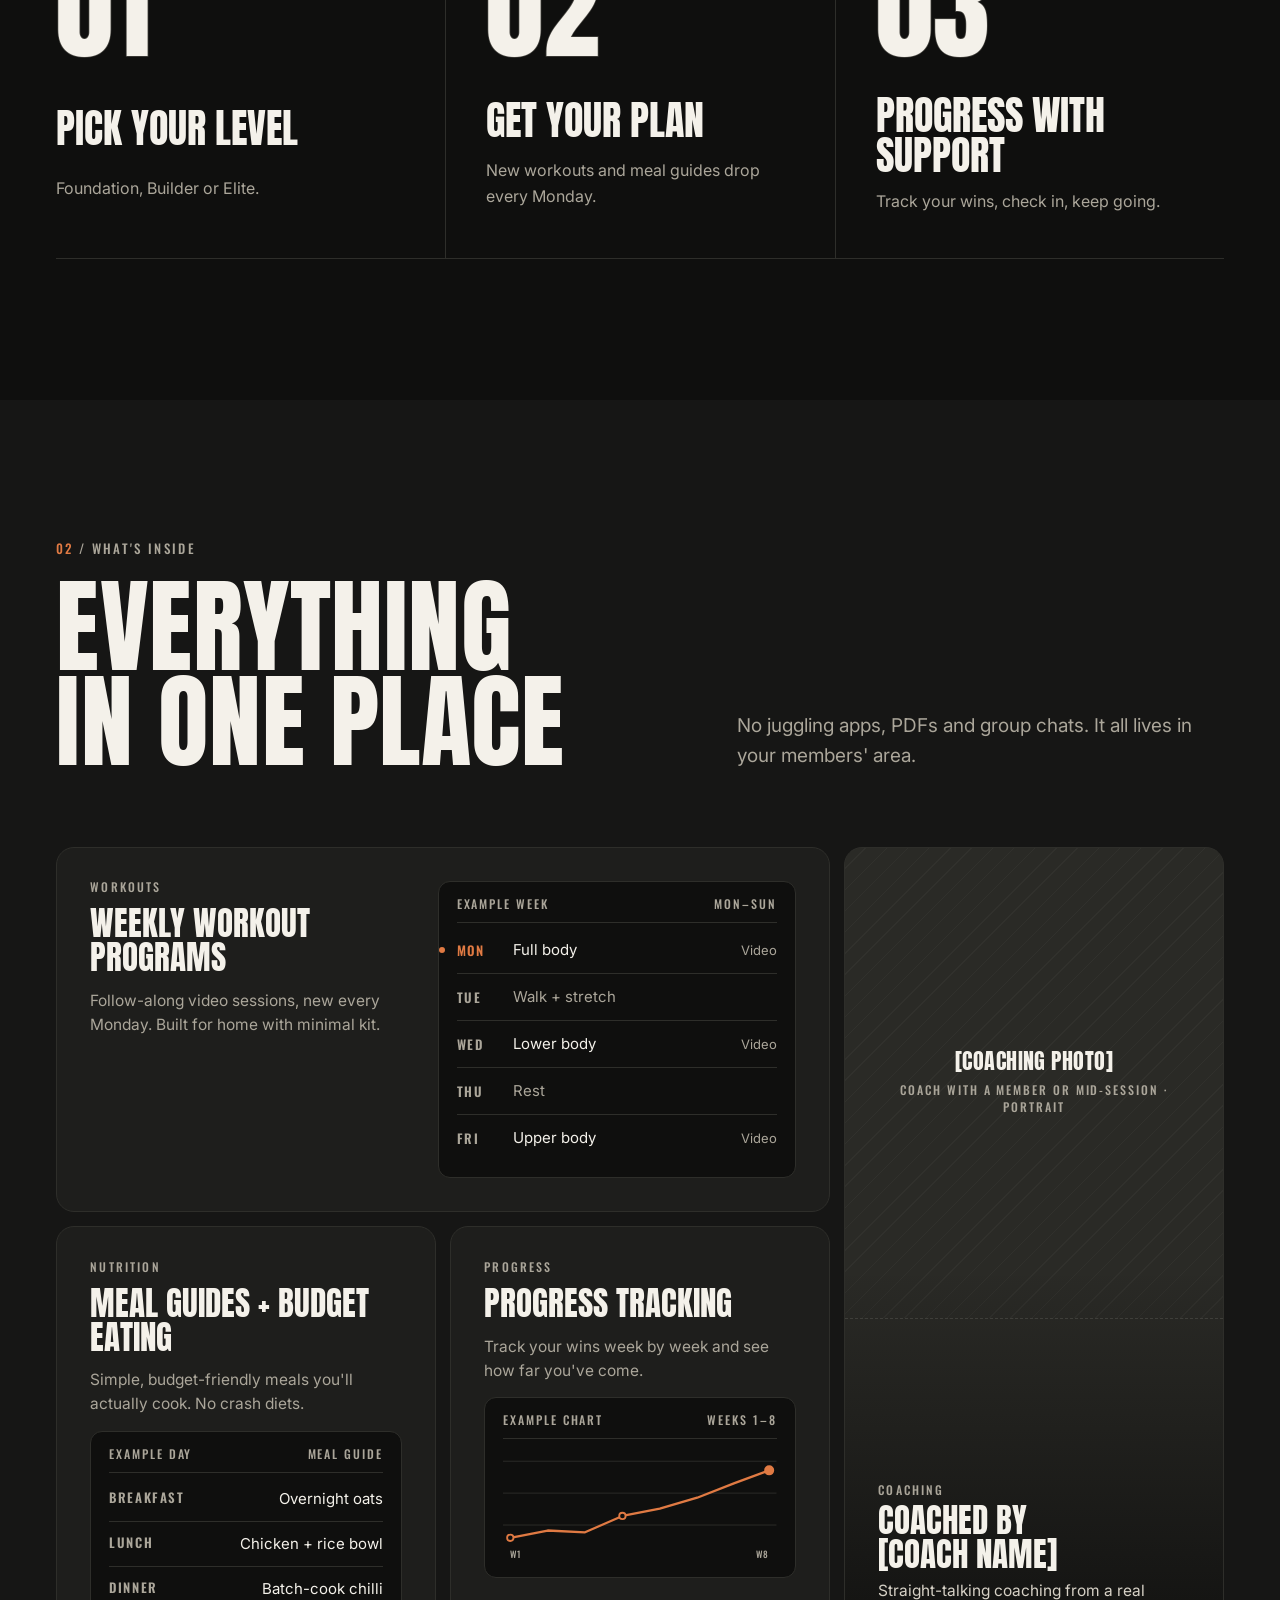
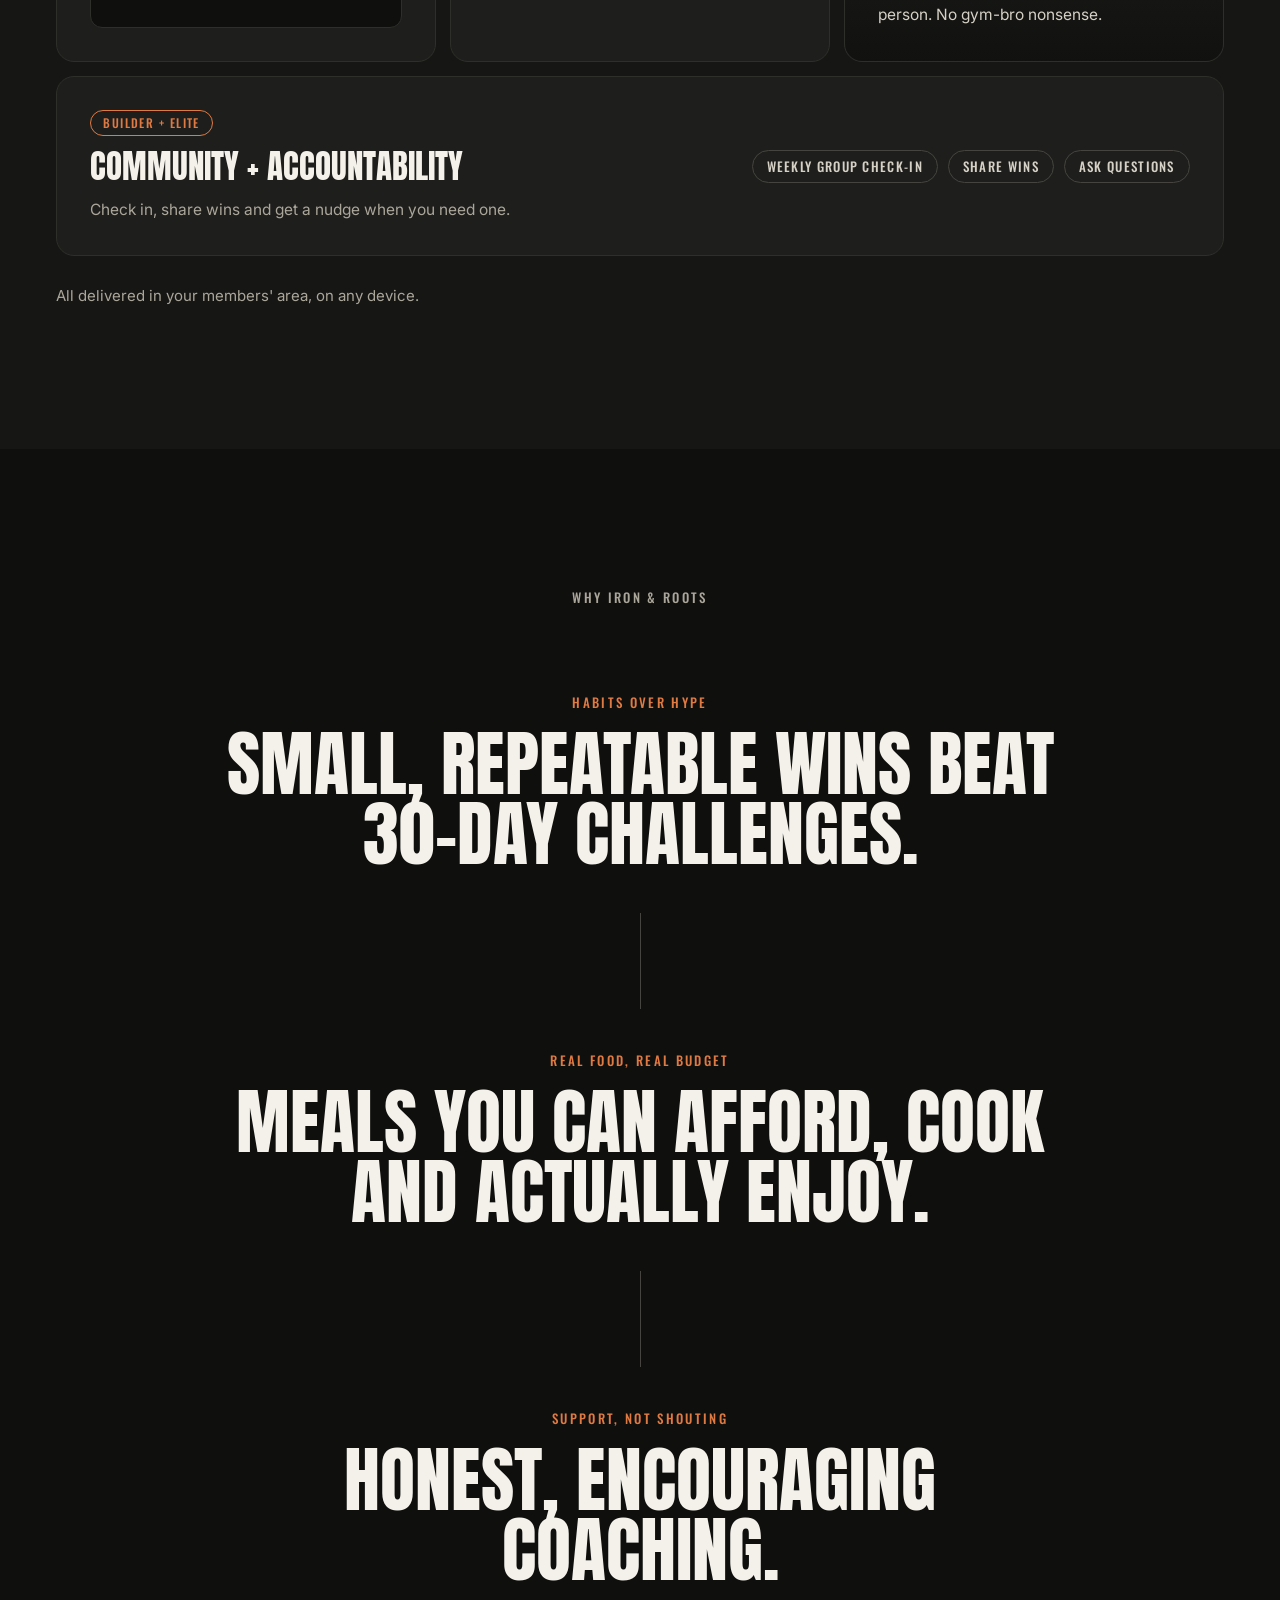
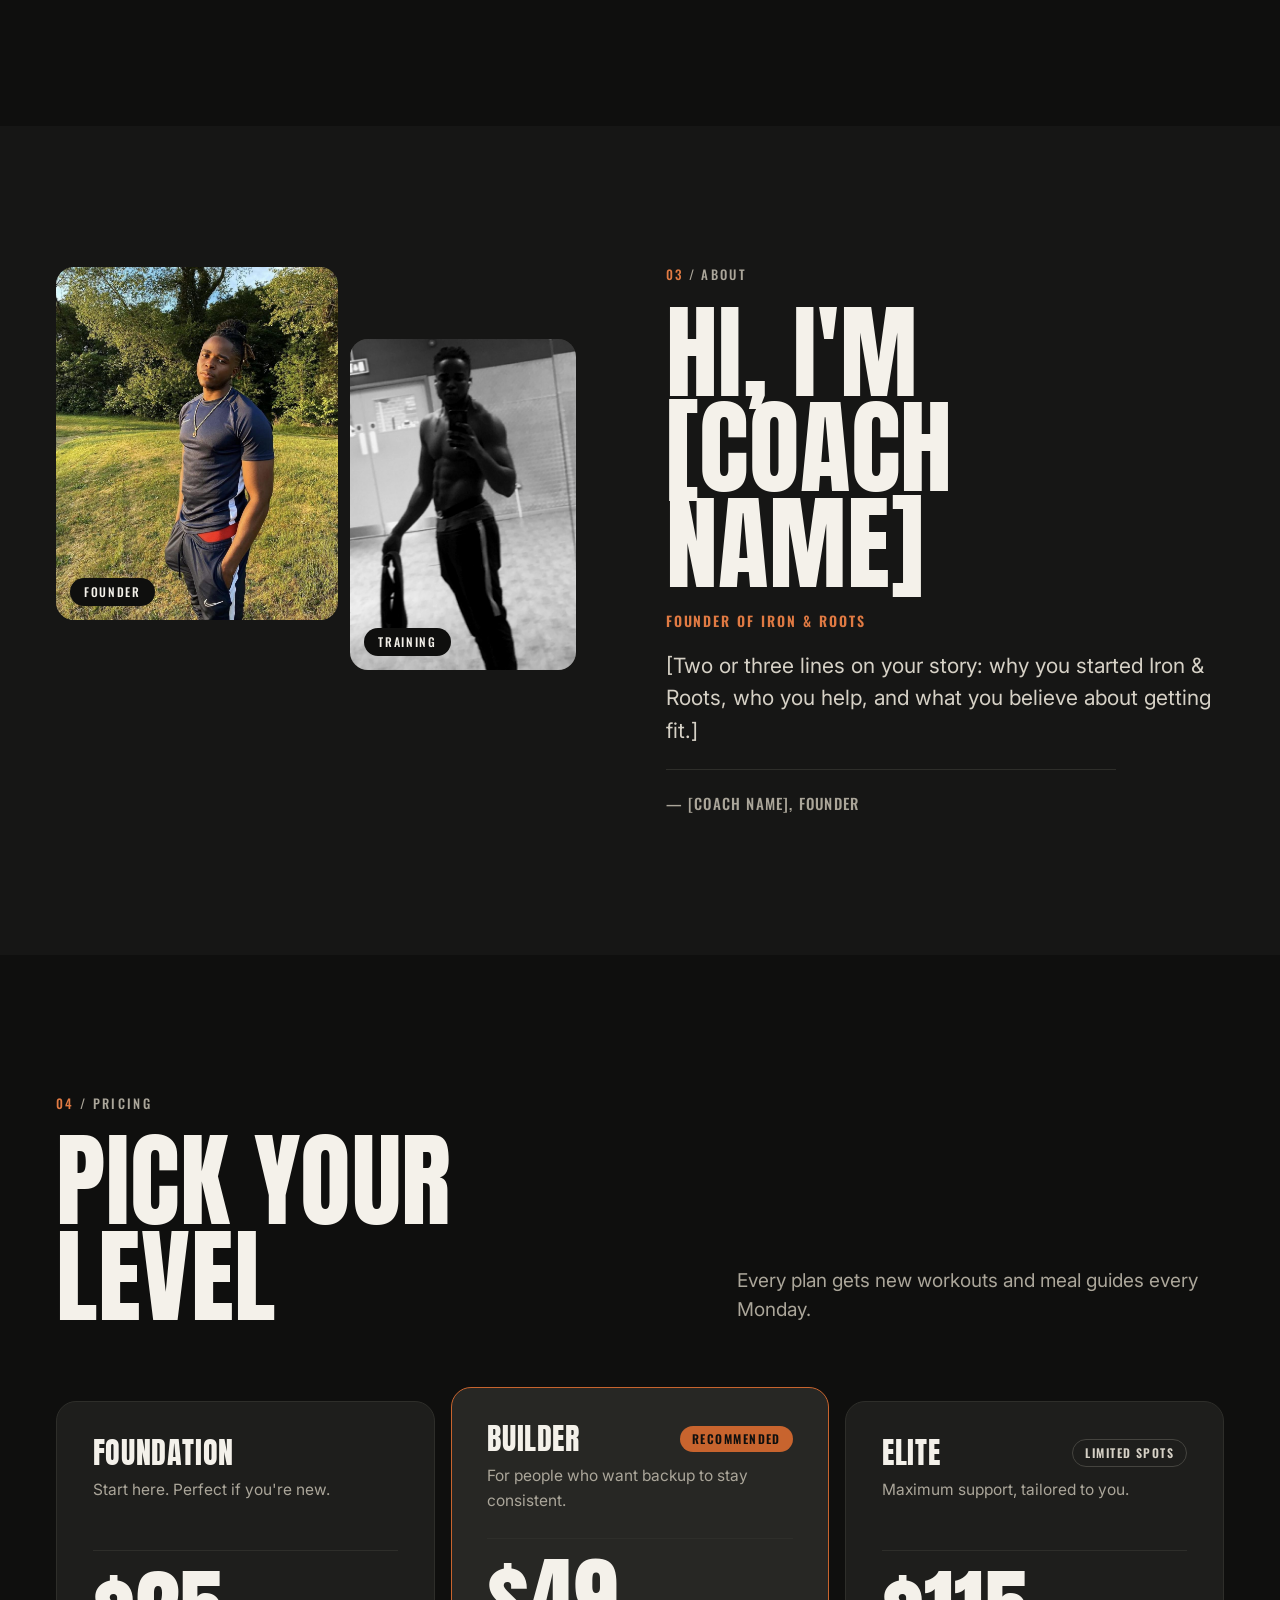
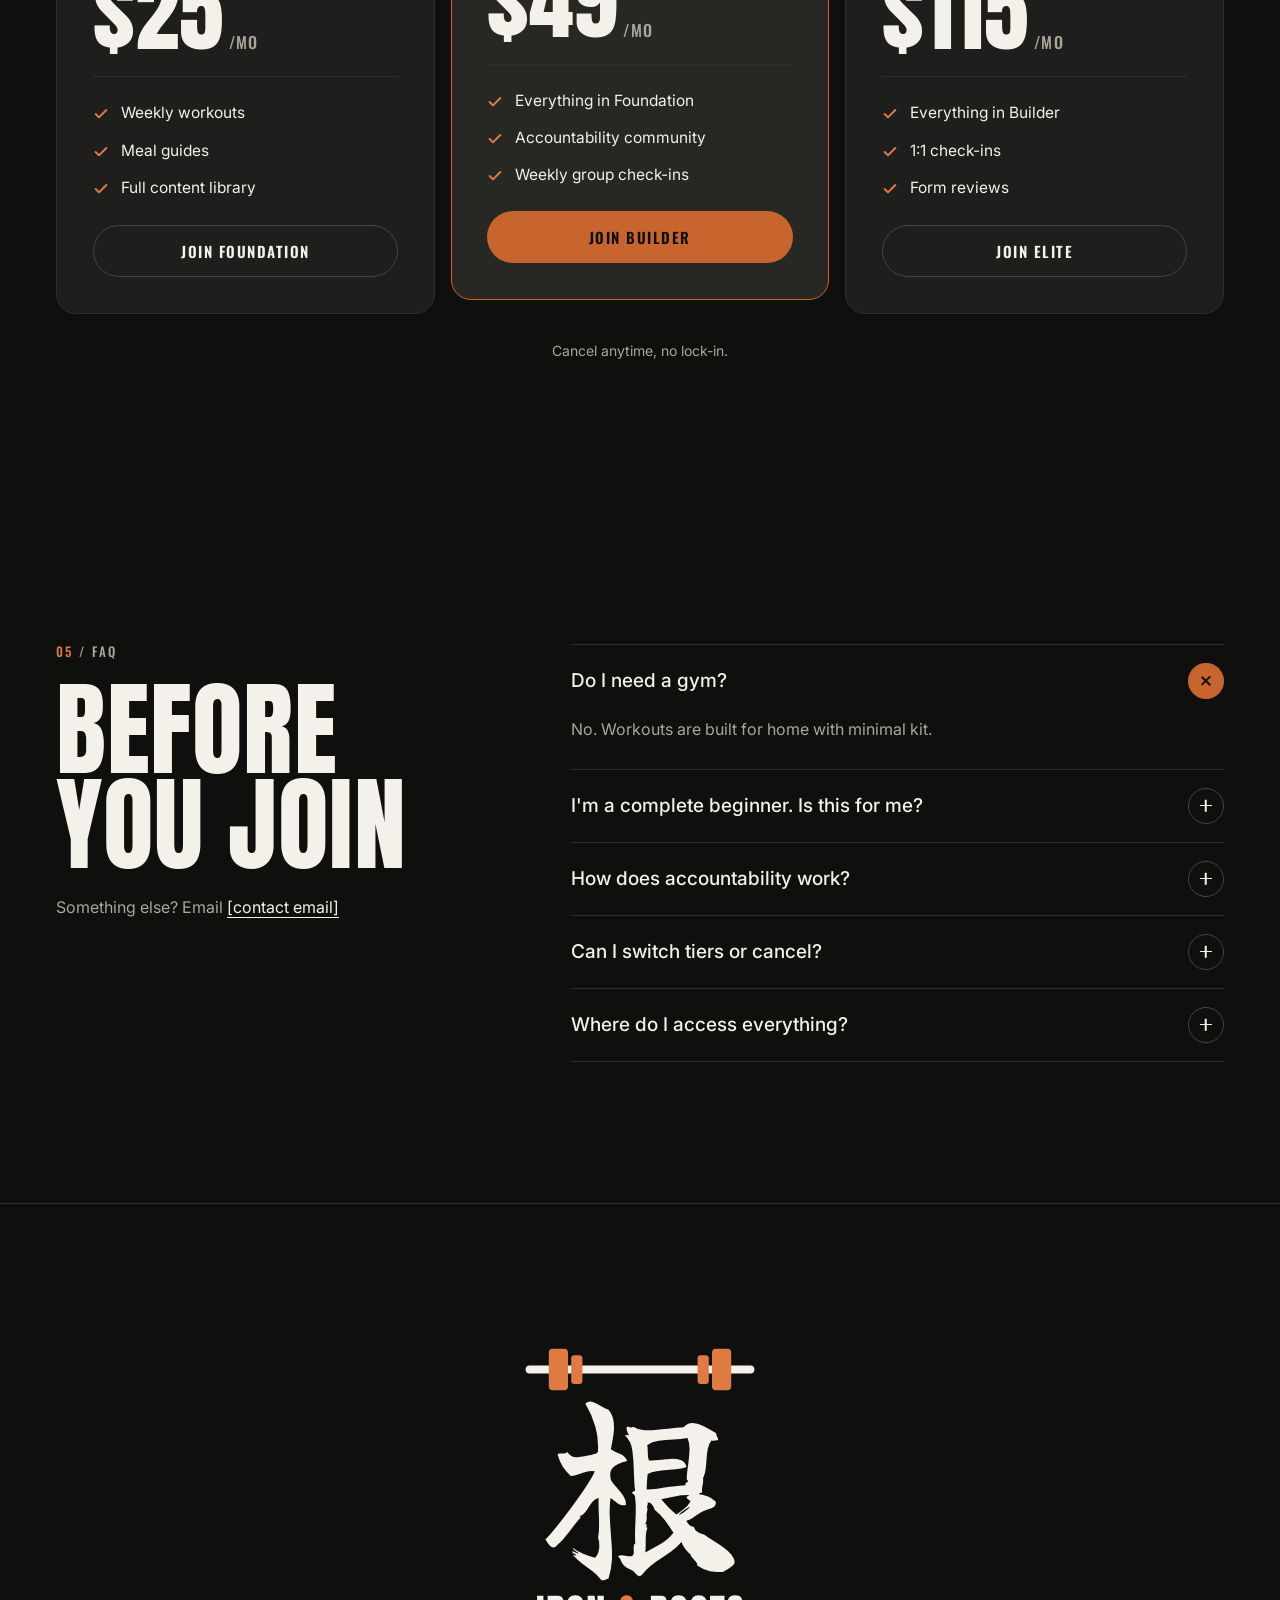
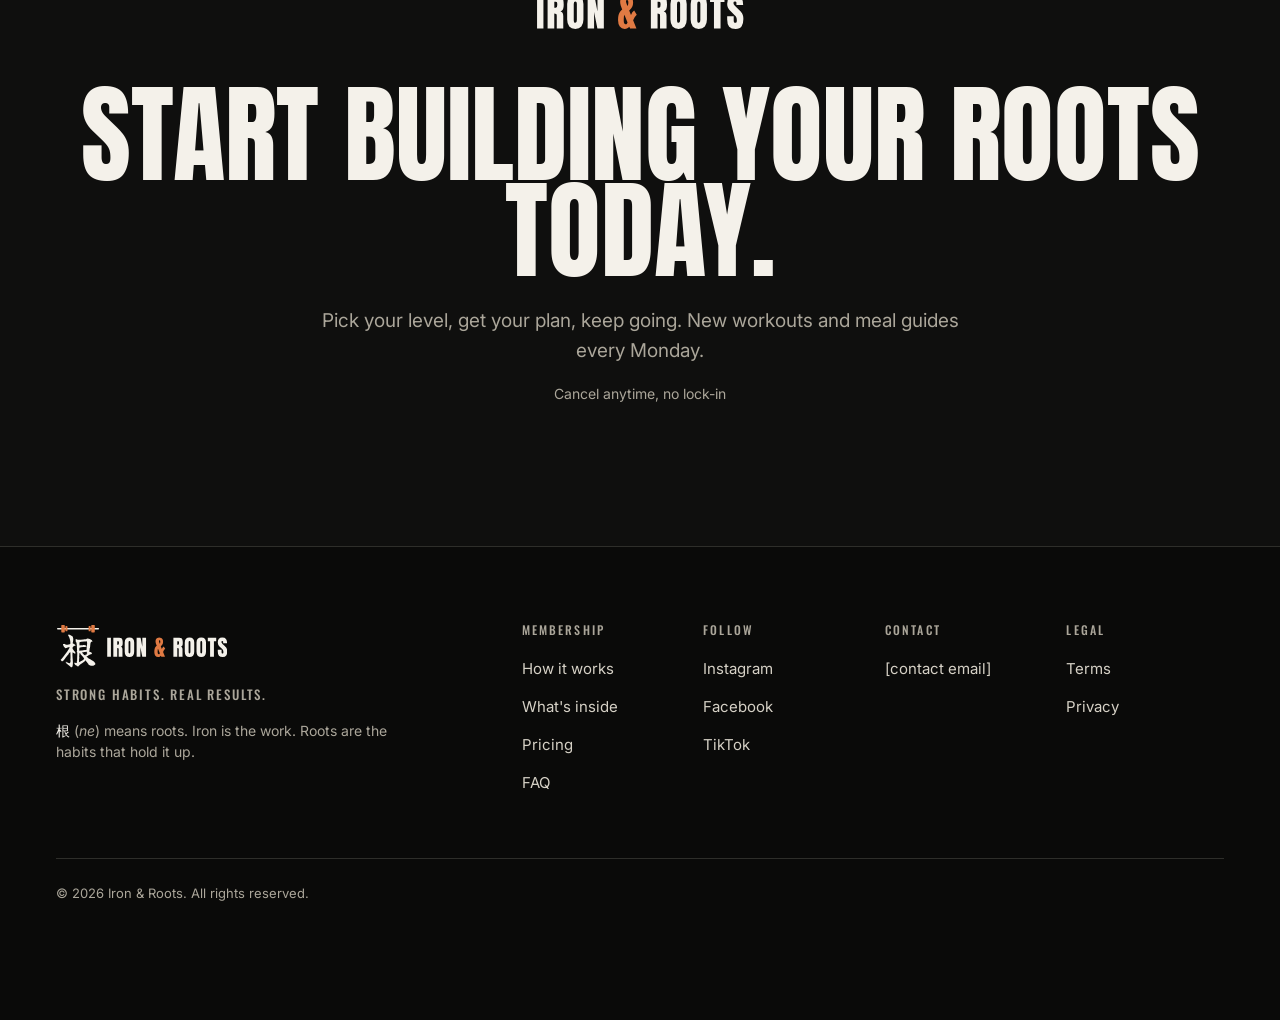
==== commit bf333002: "Merge pull request #11 from kxngcxzz/us-audience-fixes US audience fixes and honesty clean-up" ====
--- a/index.html
+++ b/index.html
@@ -310,6 +310,8 @@
 .foot-grid{display:grid;gap:44px}
 .foot-brand{display:grid;gap:16px;align-content:start}
 .foot-brand img{height:44px;width:auto}
+.foot-brand .foot-ne{font:400 14px/1.5 var(--body);letter-spacing:0;text-transform:none;color:var(--muted);max-width:26em}
+.foot-brand .foot-ne span{color:var(--text)}
 .foot-brand p{font:500 13px var(--label);letter-spacing:.14em;text-transform:uppercase;color:var(--muted)}
 .foot-cols{display:grid;grid-template-columns:1fr 1fr;gap:36px 24px}
 .foot-cols h3{font:500 12px/1 var(--label);letter-spacing:.18em;text-transform:uppercase;color:var(--muted);margin-bottom:14px}
@@ -447,7 +449,7 @@
       <article class="tile t-week rv">
         <div class="tile-text">
           <span class="k">Workouts</span>
-          <h3>Weekly workout programmes</h3>
+          <h3>Weekly workout programs</h3>
           <p>Follow-along video sessions, new every Monday. Built for home with minimal kit.</p>
         </div>
         <div class="ui" aria-label="Example of a training week">
@@ -572,7 +574,7 @@
         <a class="btn btn-ghost" href="#checkout-foundation">Join Foundation</a>
       </article>
       <article class="plan pop rv rv-d1">
-        <div class="plan-top"><div class="plan-name"><h3>Builder</h3><span class="pill pill-rust">Most popular</span></div><p class="for">For people who want backup to stay consistent.</p></div>
+        <div class="plan-top"><div class="plan-name"><h3>Builder</h3><span class="pill pill-rust">Recommended</span></div><p class="for">For people who want backup to stay consistent.</p></div>
         <div class="price"><strong>$49</strong><span>/mo</span></div>
         <ul>
           <li><svg width="16" height="16" viewBox="0 0 24 24" fill="none" stroke="#E07A43" stroke-width="3" stroke-linecap="round" stroke-linejoin="round" aria-hidden="true"><path d="M4 12l5 5L20 6"/></svg>Everything in Foundation</li>
@@ -597,7 +599,8 @@
 </section>
 
 <!-- 6. RESULTS -->
-<section class="section results" id="results" aria-labelledby="results-title">
+<!-- Hidden until real member stories (with permission) are ready: remove the hidden attribute and renumber FAQ back to 06. -->
+<section class="section results" id="results" aria-labelledby="results-title" hidden>
   <div class="wrap">
     <div class="sec-head">
       <p class="eyebrow"><b>05</b> / Results</p>
@@ -623,7 +626,7 @@
 <section class="section" id="faq" aria-labelledby="faq-title">
   <div class="wrap faq-grid">
     <div class="faq-side">
-      <p class="eyebrow"><b>06</b> / FAQ</p>
+      <p class="eyebrow"><b>05</b> / FAQ</p>
       <h2 class="h2" id="faq-title">Before<br>you join</h2>
       <p>Something else? Email <a href="#contact">[contact email]</a></p>
     </div>
@@ -655,6 +658,7 @@
       <div class="foot-brand">
         <a class="logo" href="#top" aria-label="Iron &amp; Roots home"><img src="brand/logo-horizontal-dark.svg" alt="Iron &amp; Roots" width="584" height="150" loading="lazy"></a>
         <p>Strong habits. Real results.</p>
+        <p class="foot-ne"><span lang="ja">根</span> (<i>ne</i>) means roots. Iron is the work. Roots are the habits that hold it up.</p>
       </div>
       <div class="foot-cols">
         <div><h3>Membership</h3><a href="#how">How it works</a><a href="#inside">What's inside</a><a href="#pricing">Pricing</a><a href="#faq">FAQ</a></div>
